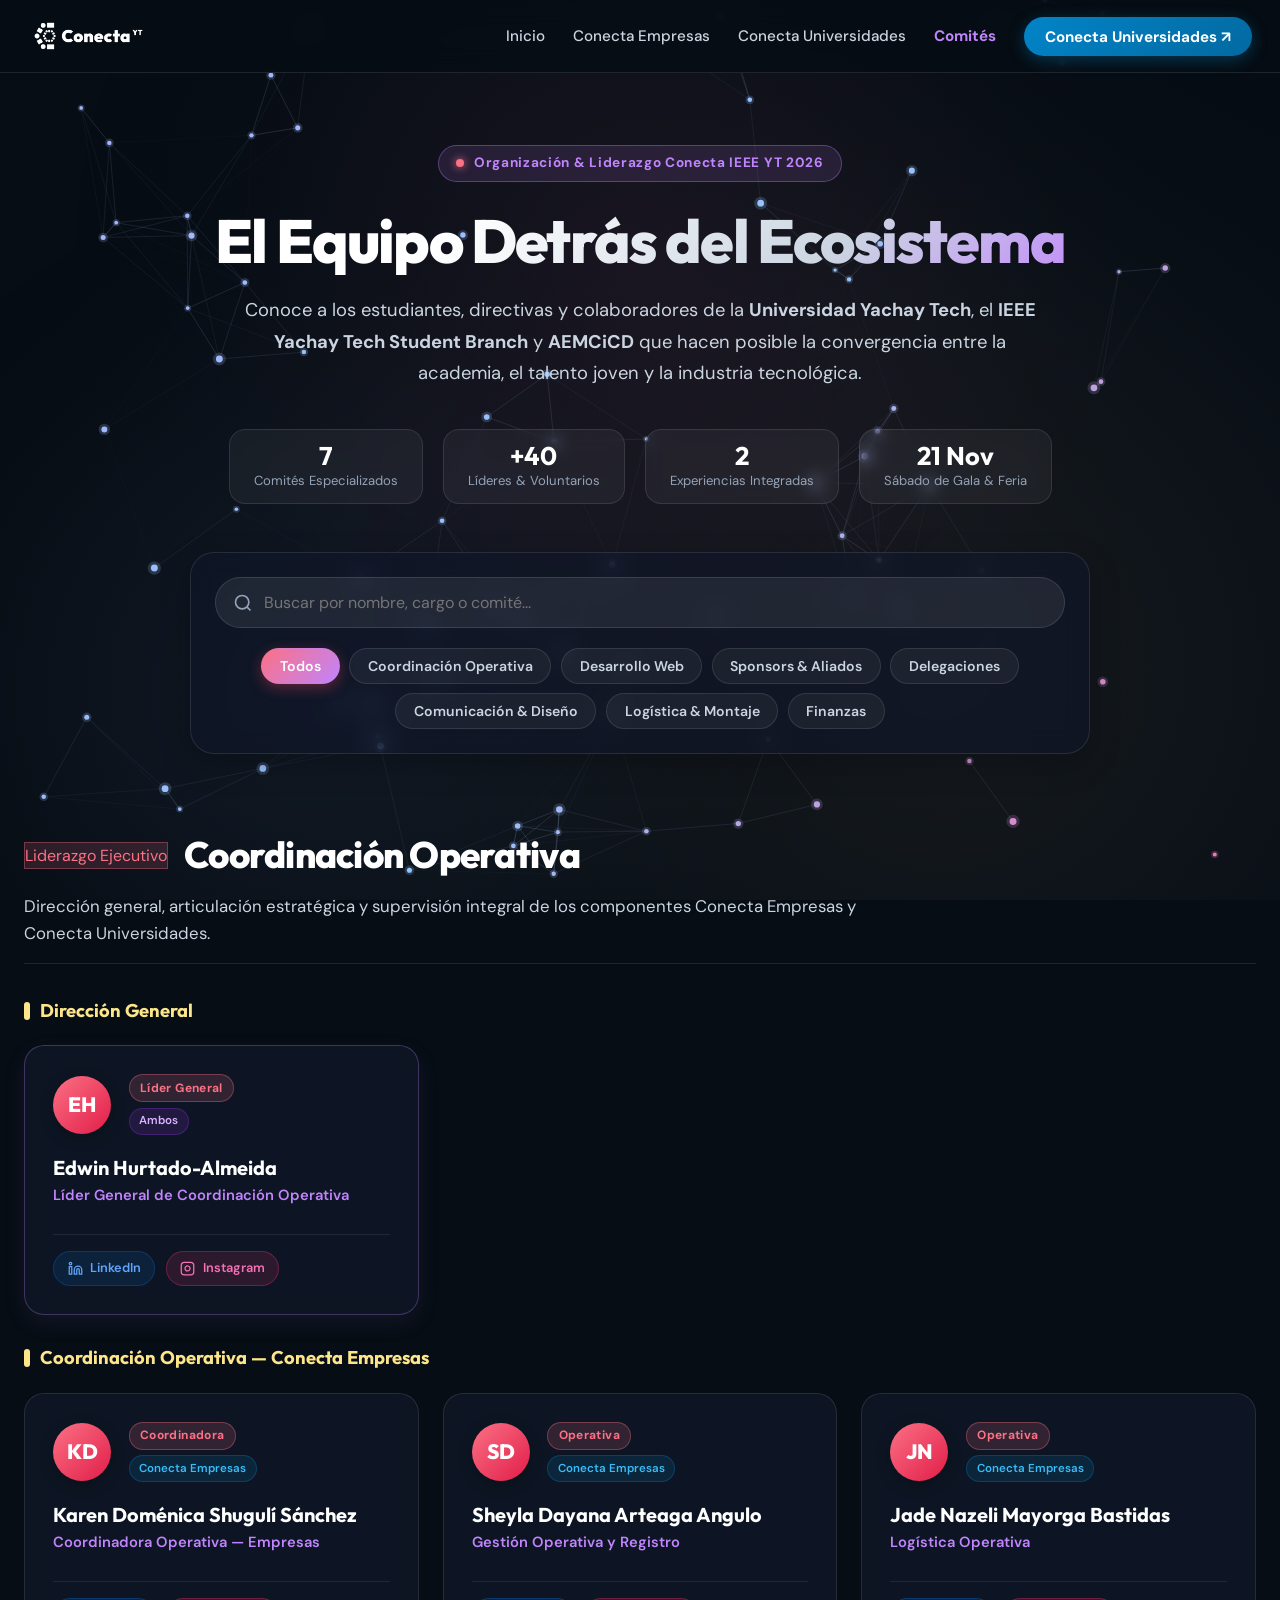
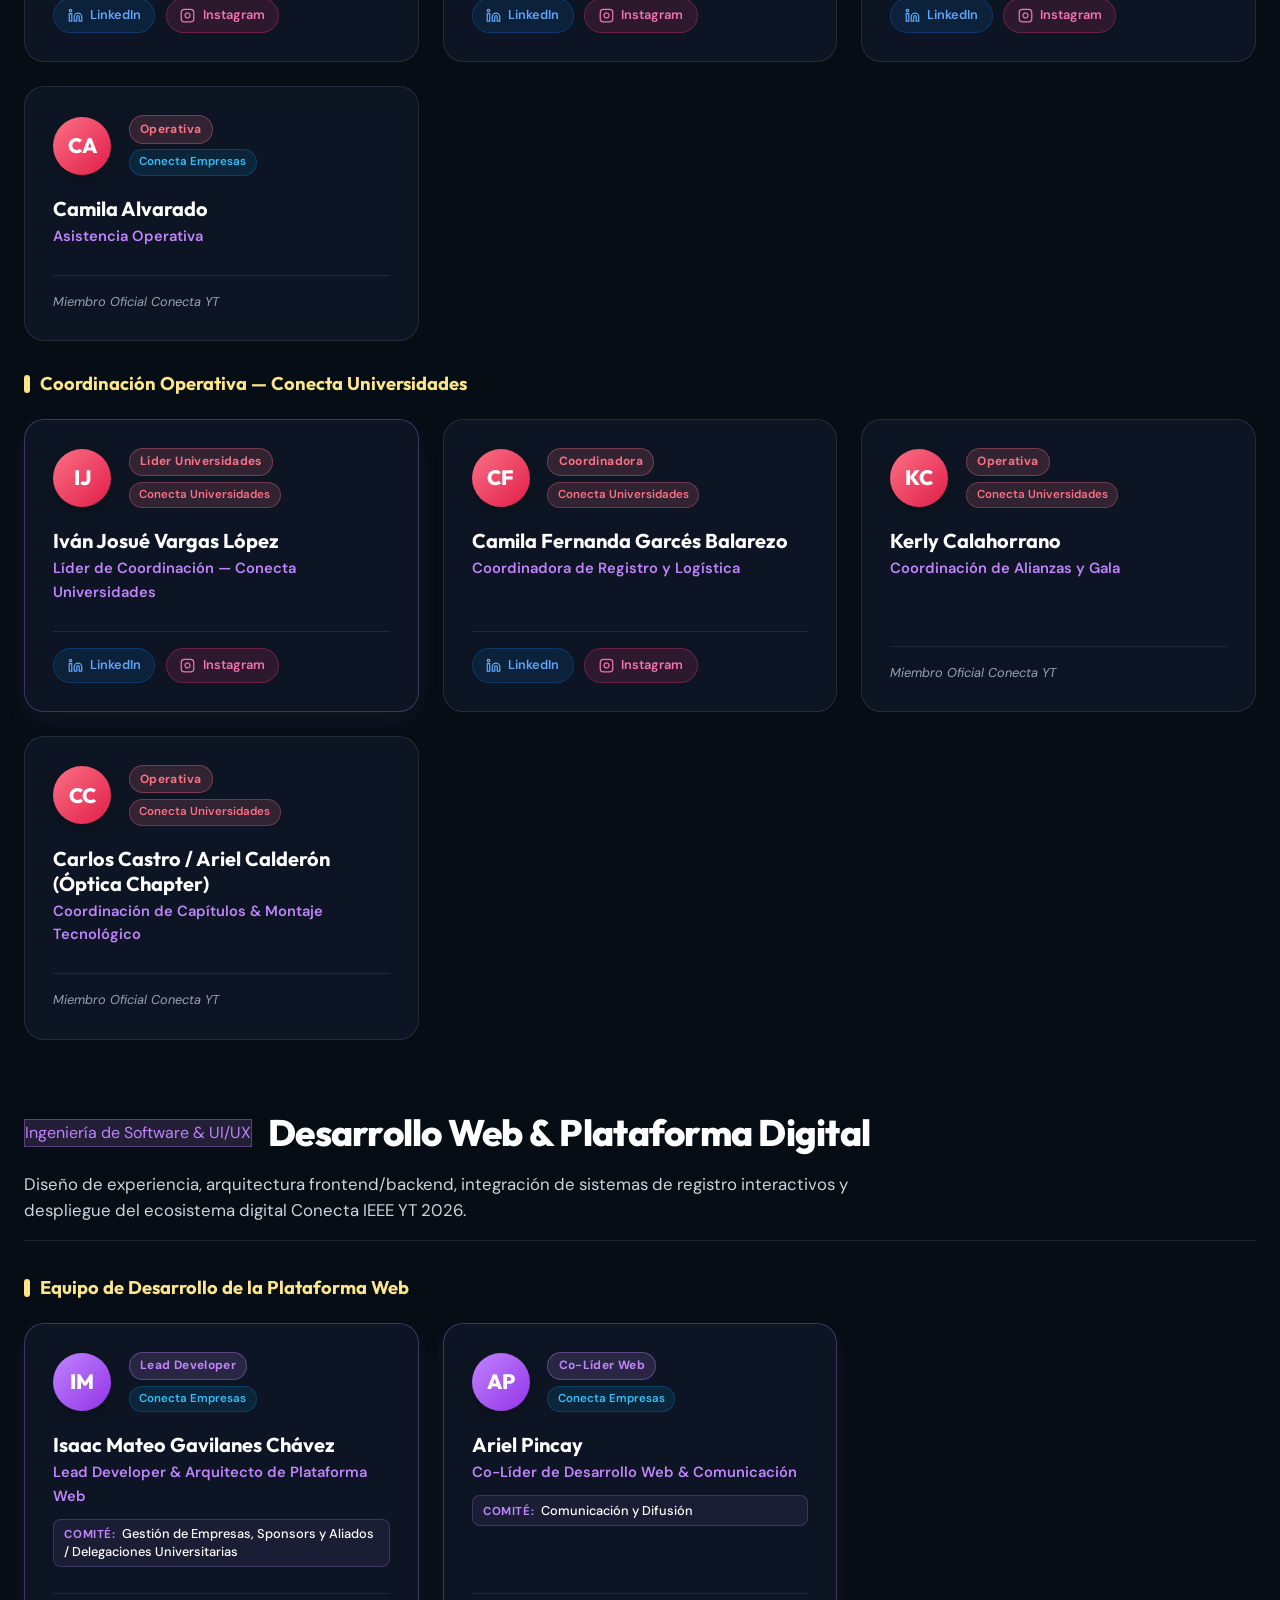
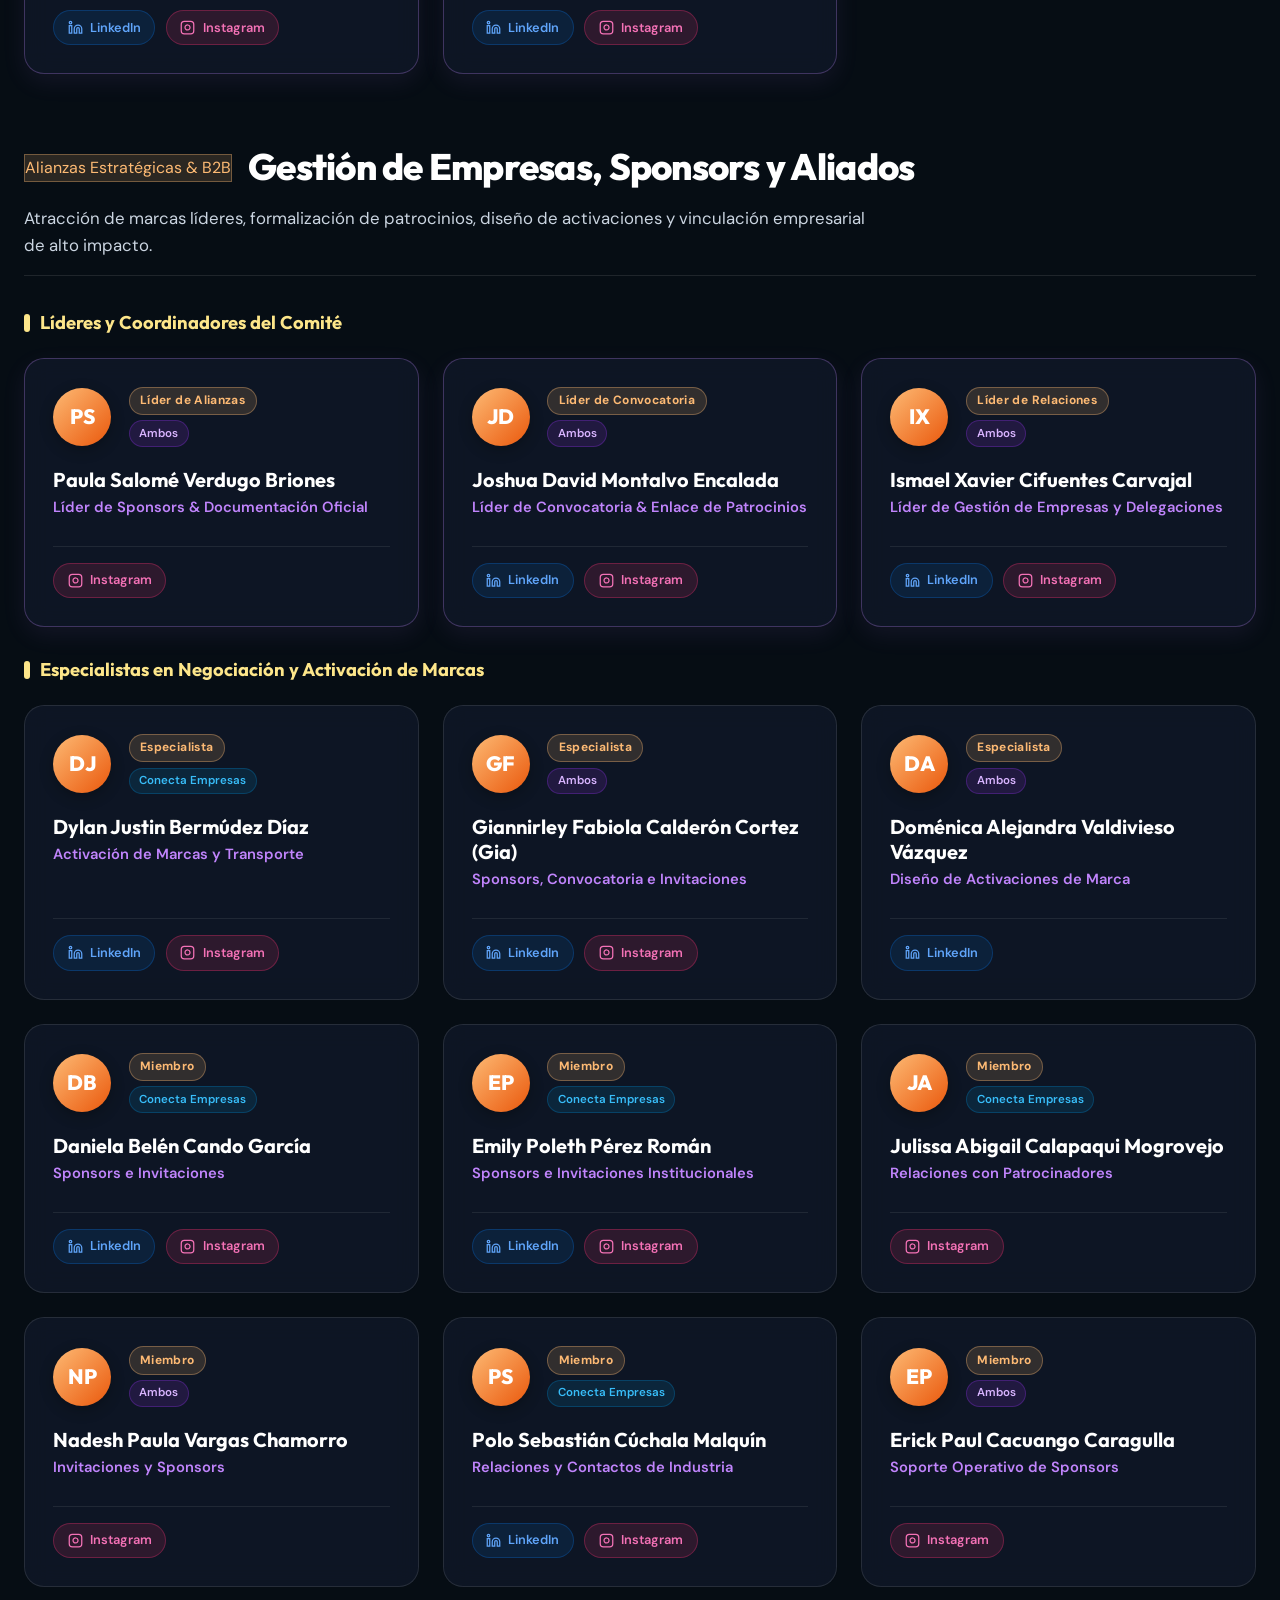
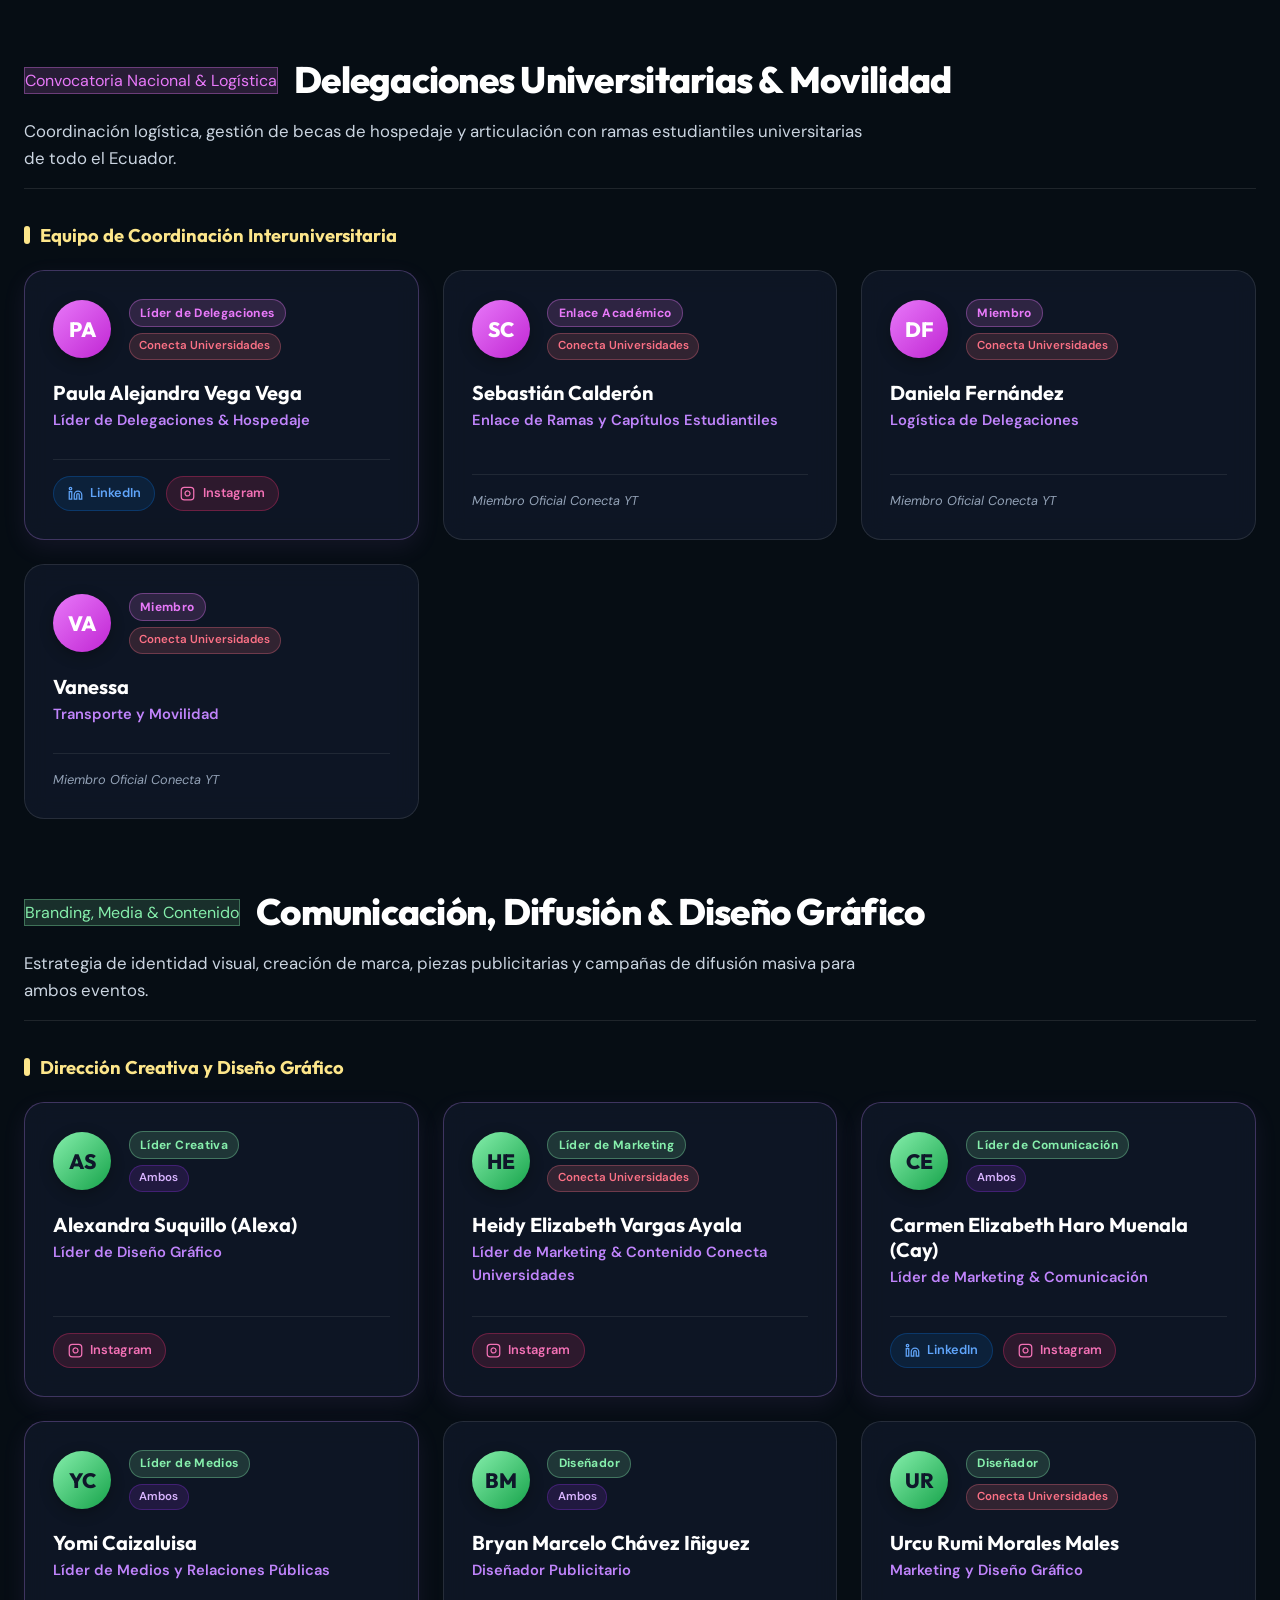
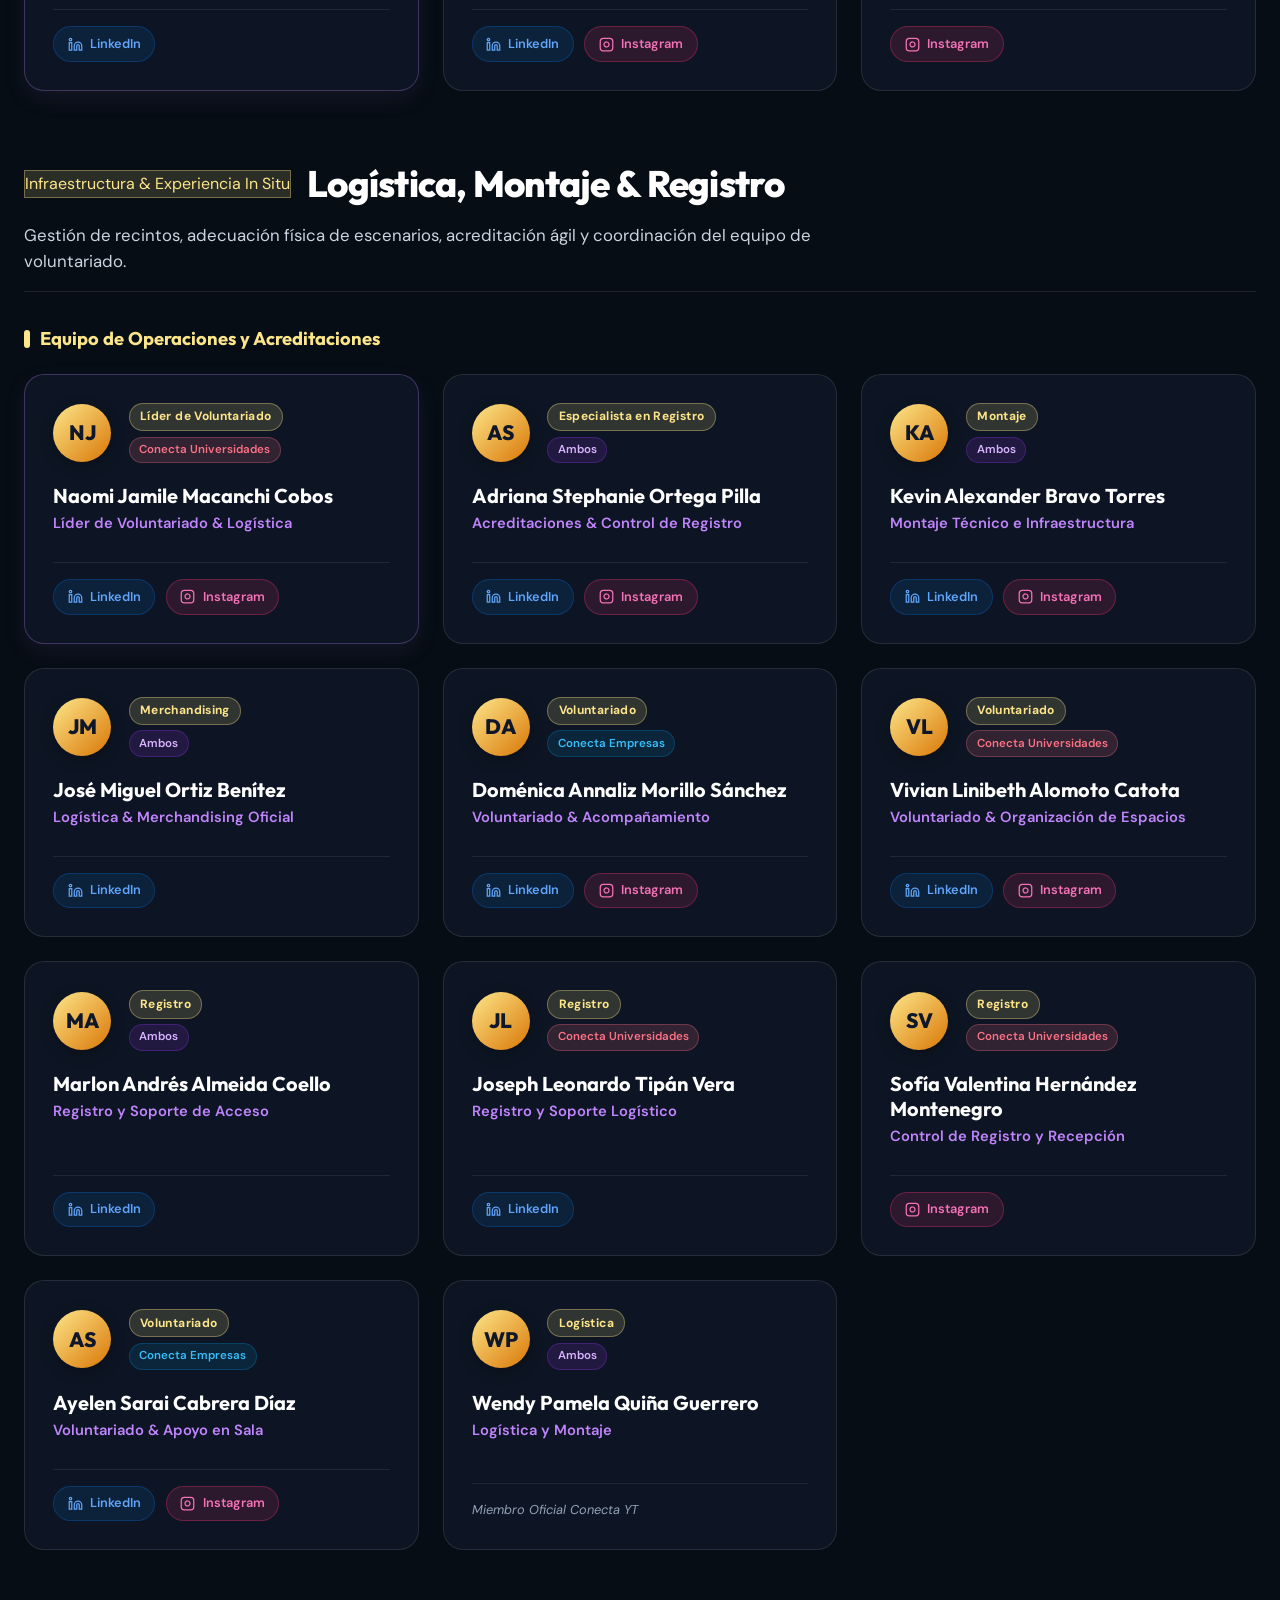
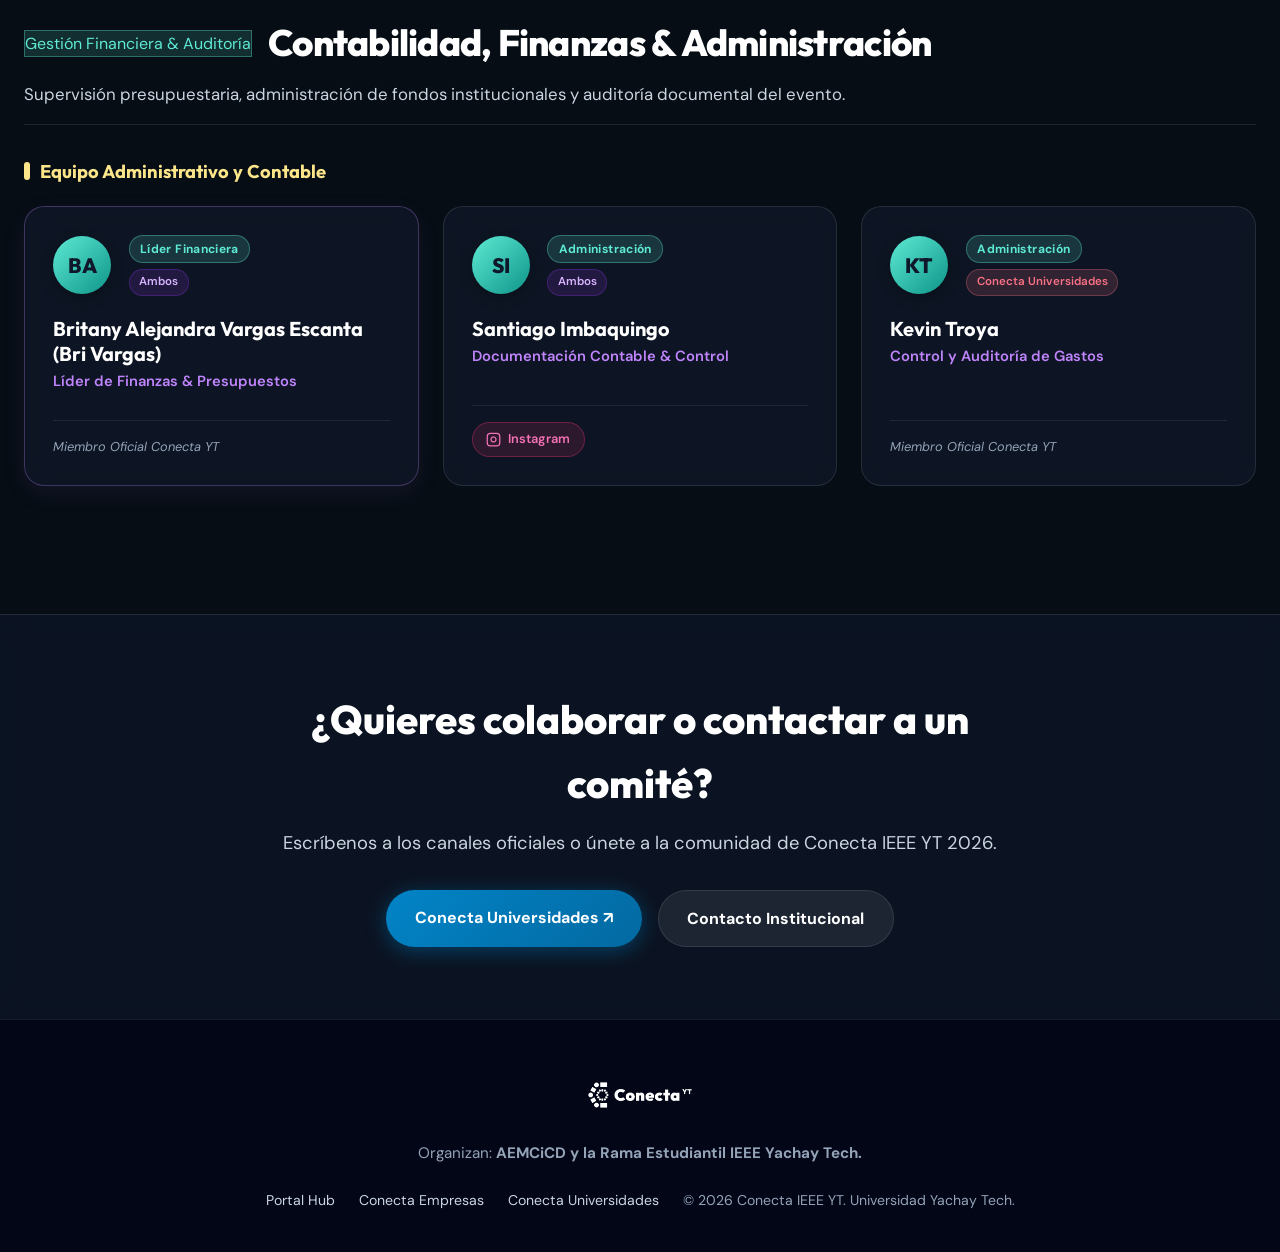
==== comites/index.html @ 731112eb "feat: subpagina oficial de comites organizadores, enlaces directos en Home y consolidacion de regist" ====
<!DOCTYPE html>
<html lang="es">
<head>
  <meta charset="UTF-8">
  <meta name="viewport" content="width=device-width, initial-scale=1.0">
  <title>Comité Organizador | Conecta IEEE YT 2026</title>
  <meta name="description" content="Equipo y comités organizadores de Conecta IEEE YT 2026. Coordinación Operativa, Desarrollo Web, Sponsors, Delegaciones, Comunicación, Logística y Finanzas.">
  <meta name="theme-color" content="#060d14">
  <link rel="icon" type="image/png" sizes="32x32" href="../assets/logos/conectayt_logo_isocolor.png">
  <link rel="apple-touch-icon" href="../assets/logos/conectayt_logo_isocolor.png">
  <link rel="preconnect" href="https://fonts.googleapis.com">
  <link rel="preconnect" href="https://fonts.gstatic.com" crossorigin>
  <link href="https://fonts.googleapis.com/css2?family=DM+Sans:ital,opsz,wght@0,9..40,100..1000;1,9..40,100..1000&family=Outfit:wght@100..900&display=swap" rel="stylesheet">
  <link rel="stylesheet" href="styles.css?v=2026.1">
</head>
<body data-theme="default">

  <!-- ===================== HEADER INSTITUCIONAL ===================== -->
  <header class="site-header" id="top">
    <div class="header-inner">
      <a class="brand" href="../index.html" aria-label="Conecta IEEE YT 2026, inicio">
        <img class="brand-logo-img" src="../assets/logos/conectayt_logo_hblanco.png" alt="Conecta IEEE YT 2026" width="3204" height="601">
      </a>

      <button type="button" class="nav-toggle" id="navToggle" aria-label="Abrir menú" aria-controls="primaryNav" aria-expanded="false">
        <span></span><span></span><span></span>
      </button>

      <nav class="primary-nav" id="primaryNav">
        <ul>
          <li><a href="../index.html">Inicio</a></li>
          <li><a href="../empresas/index.html">Conecta Empresas</a></li>
          <li><a href="../universidades/index.html">Conecta Universidades</a></li>
          <li><a href="#comites-nav" class="active">Comités</a></li>
          <li><a class="nav-cta" href="../universidades/index.html">Conecta Universidades ↗</a></li>
        </ul>
      </nav>
    </div>
  </header>

  <main id="contenido">

    <!-- ===================== HERO SECTION ===================== -->
    <section class="hero-team">
      <div class="hero-inner-team">
        <div class="hero-badge-pill">
          <span class="badge-dot"></span>
          <span>Organización & Liderazgo Conecta IEEE YT 2026</span>
        </div>
        <h1>El Equipo Detrás del Ecosistema</h1>
        <p class="hero-lead-team">
          Conoce a los estudiantes, directivas y colaboradores de la <strong>Universidad Yachay Tech</strong>, el <strong>IEEE Yachay Tech Student Branch</strong> y <strong>AEMCiCD</strong> que hacen posible la convergencia entre la academia, el talento joven y la industria tecnológica.
        </p>

        <!-- Stats Chips -->
        <div class="stats-row">
          <div class="stat-pill">
            <strong>7</strong>
            <span>Comités Especializados</span>
          </div>
          <div class="stat-pill">
            <strong>+40</strong>
            <span>Líderes & Voluntarios</span>
          </div>
          <div class="stat-pill">
            <strong>2</strong>
            <span>Experiencias Integradas</span>
          </div>
          <div class="stat-pill">
            <strong>21 Nov</strong>
            <span>Sábado de Gala & Feria</span>
          </div>
        </div>

        <!-- Controles: Filtros y Buscador en Tiempo Real -->
        <div class="filter-controls-box" id="comites-nav">
          <div class="search-input-wrap">
            <svg width="20" height="20" viewBox="0 0 24 24" fill="none" stroke="currentColor" stroke-width="2"><circle cx="11" cy="11" r="8"/><line x1="21" y1="21" x2="16.65" y2="16.65"/></svg>
            <input type="text" id="memberSearch" placeholder="Buscar por nombre, cargo o comité..." aria-label="Buscar miembro">
            <button type="button" id="clearSearch" class="clear-search-btn" aria-label="Limpiar búsqueda" style="display:none;">&times;</button>
          </div>

          <div class="filter-pills-row" role="tablist" aria-label="Filtrar comités">
            <button type="button" class="filter-btn is-active" data-filter="all">Todos</button>
            <button type="button" class="filter-btn" data-filter="operativa">Coordinación Operativa</button>
            <button type="button" class="filter-btn" data-filter="desarrollo-web">Desarrollo Web</button>
            <button type="button" class="filter-btn" data-filter="sponsors">Sponsors & Aliados</button>
            <button type="button" class="filter-btn" data-filter="delegaciones">Delegaciones</button>
            <button type="button" class="filter-btn" data-filter="comunicacion">Comunicación & Diseño</button>
            <button type="button" class="filter-btn" data-filter="logistica">Logística & Montaje</button>
            <button type="button" class="filter-btn" data-filter="finanzas">Finanzas</button>
          </div>
        </div>
      </div>
    </section>

    <!-- ===================== CONTENEDOR DE COMITÉS ===================== -->
    <div class="team-sections-container">

      <!-- SECCIÓN COMITÉ: Coordinación Operativa -->
      <section class="committee-block" id="operativa" data-category="operativa">
        <div class="committee-header">
          <div class="committee-title-row">
            <span class="committee-badge badge-rose">Liderazgo Ejecutivo</span>
            <h2>Coordinación Operativa</h2>
          </div>
          <p class="committee-desc">Dirección general, articulación estratégica y supervisión integral de los componentes Conecta Empresas y Conecta Universidades.</p>
        </div>
    
        <div class="committee-subgroup">
          <h3 class="subgroup-heading">Dirección General</h3>
          <div class="members-cards-grid">
        
            <article class="member-card card-lead" data-name="edwin hurtado-almeida" data-role="líder general de coordinación operativa">
              <div class="card-top">
                <div class="avatar-circle avatar-rose">
                  <span>EH</span>
                </div>
                <div class="badges-stack">
                  <span class="member-role-badge badge-rose">Líder General</span>
                  <span class="member-comp-badge comp-both">Ambos</span>
                </div>
              </div>

              <div class="card-info">
                <h4 class="member-name">Edwin Hurtado-Almeida</h4>
                <p class="member-role-title">Líder General de Coordinación Operativa</p>
            
              </div>

              <div class="card-social-links">
            
                <a href="https://www.linkedin.com/in/hurtaedu/" target="_blank" rel="noopener" class="social-btn btn-linkedin" aria-label="LinkedIn de Edwin Hurtado-Almeida">
                  <svg width="15" height="15" viewBox="0 0 24 24" fill="none" stroke="currentColor" stroke-width="2"><path d="M16 8a6 6 0 0 1 6 6v7h-4v-7a2 2 0 0 0-2-2 2 2 0 0 0-2 2v7h-4v-7a6 6 0 0 1 6-6z"/><rect x="2" y="9" width="4" height="12"/><circle cx="4" cy="4" r="2"/></svg>
                  <span>LinkedIn</span>
                </a>
                
                <a href="https://www.instagram.com/soeduit/" target="_blank" rel="noopener" class="social-btn btn-instagram" aria-label="Instagram de Edwin Hurtado-Almeida">
                  <svg width="15" height="15" viewBox="0 0 24 24" fill="none" stroke="currentColor" stroke-width="2"><rect x="2" y="2" width="20" height="20" rx="5" ry="5"/><path d="M16 11.37A4 4 0 1 1 12.63 8 4 4 0 0 1 16 11.37z"/><line x1="17.5" y1="6.5" x2="17.51" y2="6.5"/></svg>
                  <span>Instagram</span>
                </a>
                
              </div>
            </article>
            
          </div>
        </div>
        
        <div class="committee-subgroup">
          <h3 class="subgroup-heading">Coordinación Operativa — Conecta Empresas</h3>
          <div class="members-cards-grid">
        
            <article class="member-card" data-name="karen doménica shugulí sánchez" data-role="coordinadora operativa — empresas">
              <div class="card-top">
                <div class="avatar-circle avatar-rose">
                  <span>KD</span>
                </div>
                <div class="badges-stack">
                  <span class="member-role-badge badge-rose">Coordinadora</span>
                  <span class="member-comp-badge comp-emp">Conecta Empresas</span>
                </div>
              </div>

              <div class="card-info">
                <h4 class="member-name">Karen Doménica Shugulí Sánchez</h4>
                <p class="member-role-title">Coordinadora Operativa — Empresas</p>
            
              </div>

              <div class="card-social-links">
            
                <a href="https://www.linkedin.com/in/karen-domenica-shuguli-s%C3%A1nchez-8a86251b2/" target="_blank" rel="noopener" class="social-btn btn-linkedin" aria-label="LinkedIn de Karen Doménica Shugulí Sánchez">
                  <svg width="15" height="15" viewBox="0 0 24 24" fill="none" stroke="currentColor" stroke-width="2"><path d="M16 8a6 6 0 0 1 6 6v7h-4v-7a2 2 0 0 0-2-2 2 2 0 0 0-2 2v7h-4v-7a6 6 0 0 1 6-6z"/><rect x="2" y="9" width="4" height="12"/><circle cx="4" cy="4" r="2"/></svg>
                  <span>LinkedIn</span>
                </a>
                
                <a href="https://www.instagram.com/karends.03?igsi=OGFuczllNDl1YXY1" target="_blank" rel="noopener" class="social-btn btn-instagram" aria-label="Instagram de Karen Doménica Shugulí Sánchez">
                  <svg width="15" height="15" viewBox="0 0 24 24" fill="none" stroke="currentColor" stroke-width="2"><rect x="2" y="2" width="20" height="20" rx="5" ry="5"/><path d="M16 11.37A4 4 0 1 1 12.63 8 4 4 0 0 1 16 11.37z"/><line x1="17.5" y1="6.5" x2="17.51" y2="6.5"/></svg>
                  <span>Instagram</span>
                </a>
                
              </div>
            </article>
            
            <article class="member-card" data-name="sheyla dayana arteaga angulo" data-role="gestión operativa y registro">
              <div class="card-top">
                <div class="avatar-circle avatar-rose">
                  <span>SD</span>
                </div>
                <div class="badges-stack">
                  <span class="member-role-badge badge-rose">Operativa</span>
                  <span class="member-comp-badge comp-emp">Conecta Empresas</span>
                </div>
              </div>

              <div class="card-info">
                <h4 class="member-name">Sheyla Dayana Arteaga Angulo</h4>
                <p class="member-role-title">Gestión Operativa y Registro</p>
            
              </div>

              <div class="card-social-links">
            
                <a href="https://www.linkedin.com/in/sheyla-arteaga-a30581326" target="_blank" rel="noopener" class="social-btn btn-linkedin" aria-label="LinkedIn de Sheyla Dayana Arteaga Angulo">
                  <svg width="15" height="15" viewBox="0 0 24 24" fill="none" stroke="currentColor" stroke-width="2"><path d="M16 8a6 6 0 0 1 6 6v7h-4v-7a2 2 0 0 0-2-2 2 2 0 0 0-2 2v7h-4v-7a6 6 0 0 1 6-6z"/><rect x="2" y="9" width="4" height="12"/><circle cx="4" cy="4" r="2"/></svg>
                  <span>LinkedIn</span>
                </a>
                
                <a href="https://www.instagram.com/shely0629?igsi=Y295bGdzZ292M2Vz" target="_blank" rel="noopener" class="social-btn btn-instagram" aria-label="Instagram de Sheyla Dayana Arteaga Angulo">
                  <svg width="15" height="15" viewBox="0 0 24 24" fill="none" stroke="currentColor" stroke-width="2"><rect x="2" y="2" width="20" height="20" rx="5" ry="5"/><path d="M16 11.37A4 4 0 1 1 12.63 8 4 4 0 0 1 16 11.37z"/><line x1="17.5" y1="6.5" x2="17.51" y2="6.5"/></svg>
                  <span>Instagram</span>
                </a>
                
              </div>
            </article>
            
            <article class="member-card" data-name="jade nazeli mayorga bastidas" data-role="logística operativa">
              <div class="card-top">
                <div class="avatar-circle avatar-rose">
                  <span>JN</span>
                </div>
                <div class="badges-stack">
                  <span class="member-role-badge badge-rose">Operativa</span>
                  <span class="member-comp-badge comp-emp">Conecta Empresas</span>
                </div>
              </div>

              <div class="card-info">
                <h4 class="member-name">Jade Nazeli Mayorga Bastidas</h4>
                <p class="member-role-title">Logística Operativa</p>
            
              </div>

              <div class="card-social-links">
            
                <a href="https://www.linkedin.com/in/jade-mayorga-792a13192" target="_blank" rel="noopener" class="social-btn btn-linkedin" aria-label="LinkedIn de Jade Nazeli Mayorga Bastidas">
                  <svg width="15" height="15" viewBox="0 0 24 24" fill="none" stroke="currentColor" stroke-width="2"><path d="M16 8a6 6 0 0 1 6 6v7h-4v-7a2 2 0 0 0-2-2 2 2 0 0 0-2 2v7h-4v-7a6 6 0 0 1 6-6z"/><rect x="2" y="9" width="4" height="12"/><circle cx="4" cy="4" r="2"/></svg>
                  <span>LinkedIn</span>
                </a>
                
                <a href="https://www.instagram.com/nazelipop?igsi=czdhcWJvcWJ1MnVs&utm_source=qr" target="_blank" rel="noopener" class="social-btn btn-instagram" aria-label="Instagram de Jade Nazeli Mayorga Bastidas">
                  <svg width="15" height="15" viewBox="0 0 24 24" fill="none" stroke="currentColor" stroke-width="2"><rect x="2" y="2" width="20" height="20" rx="5" ry="5"/><path d="M16 11.37A4 4 0 1 1 12.63 8 4 4 0 0 1 16 11.37z"/><line x1="17.5" y1="6.5" x2="17.51" y2="6.5"/></svg>
                  <span>Instagram</span>
                </a>
                
              </div>
            </article>
            
            <article class="member-card" data-name="camila alvarado" data-role="asistencia operativa">
              <div class="card-top">
                <div class="avatar-circle avatar-rose">
                  <span>CA</span>
                </div>
                <div class="badges-stack">
                  <span class="member-role-badge badge-rose">Operativa</span>
                  <span class="member-comp-badge comp-emp">Conecta Empresas</span>
                </div>
              </div>

              <div class="card-info">
                <h4 class="member-name">Camila Alvarado</h4>
                <p class="member-role-title">Asistencia Operativa</p>
            
              </div>

              <div class="card-social-links">
            
                <span class="social-placeholder">Miembro Oficial Conecta YT</span>
                
              </div>
            </article>
            
          </div>
        </div>
        
        <div class="committee-subgroup">
          <h3 class="subgroup-heading">Coordinación Operativa — Conecta Universidades</h3>
          <div class="members-cards-grid">
        
            <article class="member-card card-lead" data-name="iván josué vargas lópez" data-role="líder de coordinación — conecta universidades">
              <div class="card-top">
                <div class="avatar-circle avatar-rose">
                  <span>IJ</span>
                </div>
                <div class="badges-stack">
                  <span class="member-role-badge badge-rose">Líder Universidades</span>
                  <span class="member-comp-badge comp-univ">Conecta Universidades</span>
                </div>
              </div>

              <div class="card-info">
                <h4 class="member-name">Iván Josué Vargas López</h4>
                <p class="member-role-title">Líder de Coordinación — Conecta Universidades</p>
            
              </div>

              <div class="card-social-links">
            
                <a href="https://www.linkedin.com/in/ivan-josue-vargas-lopez-b2aa251b5?utm_source=share_via&utm_content=profile&utm_medium=member_ios" target="_blank" rel="noopener" class="social-btn btn-linkedin" aria-label="LinkedIn de Iván Josué Vargas López">
                  <svg width="15" height="15" viewBox="0 0 24 24" fill="none" stroke="currentColor" stroke-width="2"><path d="M16 8a6 6 0 0 1 6 6v7h-4v-7a2 2 0 0 0-2-2 2 2 0 0 0-2 2v7h-4v-7a6 6 0 0 1 6-6z"/><rect x="2" y="9" width="4" height="12"/><circle cx="4" cy="4" r="2"/></svg>
                  <span>LinkedIn</span>
                </a>
                
                <a href="https://www.instagram.com/rip._.josue?igsi=MXU5OHplcWpja2F2Zw%3D%3D&utm_source=qr" target="_blank" rel="noopener" class="social-btn btn-instagram" aria-label="Instagram de Iván Josué Vargas López">
                  <svg width="15" height="15" viewBox="0 0 24 24" fill="none" stroke="currentColor" stroke-width="2"><rect x="2" y="2" width="20" height="20" rx="5" ry="5"/><path d="M16 11.37A4 4 0 1 1 12.63 8 4 4 0 0 1 16 11.37z"/><line x1="17.5" y1="6.5" x2="17.51" y2="6.5"/></svg>
                  <span>Instagram</span>
                </a>
                
              </div>
            </article>
            
            <article class="member-card" data-name="camila fernanda garcés balarezo" data-role="coordinadora de registro y logística">
              <div class="card-top">
                <div class="avatar-circle avatar-rose">
                  <span>CF</span>
                </div>
                <div class="badges-stack">
                  <span class="member-role-badge badge-rose">Coordinadora</span>
                  <span class="member-comp-badge comp-univ">Conecta Universidades</span>
                </div>
              </div>

              <div class="card-info">
                <h4 class="member-name">Camila Fernanda Garcés Balarezo</h4>
                <p class="member-role-title">Coordinadora de Registro y Logística</p>
            
              </div>

              <div class="card-social-links">
            
                <a href="https://www.linkedin.com/in/camila-garcés-498253397?utm_source=share_via&utm_content=profile&utm_medium=member_android" target="_blank" rel="noopener" class="social-btn btn-linkedin" aria-label="LinkedIn de Camila Fernanda Garcés Balarezo">
                  <svg width="15" height="15" viewBox="0 0 24 24" fill="none" stroke="currentColor" stroke-width="2"><path d="M16 8a6 6 0 0 1 6 6v7h-4v-7a2 2 0 0 0-2-2 2 2 0 0 0-2 2v7h-4v-7a6 6 0 0 1 6-6z"/><rect x="2" y="9" width="4" height="12"/><circle cx="4" cy="4" r="2"/></svg>
                  <span>LinkedIn</span>
                </a>
                
                <a href="https://www.instagram.com/camygarces_?igsi=MWlkd3l6dGR2MmZwaQ==" target="_blank" rel="noopener" class="social-btn btn-instagram" aria-label="Instagram de Camila Fernanda Garcés Balarezo">
                  <svg width="15" height="15" viewBox="0 0 24 24" fill="none" stroke="currentColor" stroke-width="2"><rect x="2" y="2" width="20" height="20" rx="5" ry="5"/><path d="M16 11.37A4 4 0 1 1 12.63 8 4 4 0 0 1 16 11.37z"/><line x1="17.5" y1="6.5" x2="17.51" y2="6.5"/></svg>
                  <span>Instagram</span>
                </a>
                
              </div>
            </article>
            
            <article class="member-card" data-name="kerly calahorrano" data-role="coordinación de alianzas y gala">
              <div class="card-top">
                <div class="avatar-circle avatar-rose">
                  <span>KC</span>
                </div>
                <div class="badges-stack">
                  <span class="member-role-badge badge-rose">Operativa</span>
                  <span class="member-comp-badge comp-univ">Conecta Universidades</span>
                </div>
              </div>

              <div class="card-info">
                <h4 class="member-name">Kerly Calahorrano</h4>
                <p class="member-role-title">Coordinación de Alianzas y Gala</p>
            
              </div>

              <div class="card-social-links">
            
                <span class="social-placeholder">Miembro Oficial Conecta YT</span>
                
              </div>
            </article>
            
            <article class="member-card" data-name="carlos castro / ariel calderón (óptica chapter)" data-role="coordinación de capítulos &amp; montaje tecnológico">
              <div class="card-top">
                <div class="avatar-circle avatar-rose">
                  <span>CC</span>
                </div>
                <div class="badges-stack">
                  <span class="member-role-badge badge-rose">Operativa</span>
                  <span class="member-comp-badge comp-univ">Conecta Universidades</span>
                </div>
              </div>

              <div class="card-info">
                <h4 class="member-name">Carlos Castro / Ariel Calderón (Óptica Chapter)</h4>
                <p class="member-role-title">Coordinación de Capítulos &amp; Montaje Tecnológico</p>
            
              </div>

              <div class="card-social-links">
            
                <span class="social-placeholder">Miembro Oficial Conecta YT</span>
                
              </div>
            </article>
            
          </div>
        </div>
        
      </section>
    
      <!-- SECCIÓN COMITÉ: Desarrollo Web &amp; Plataforma Digital -->
      <section class="committee-block" id="desarrollo-web" data-category="desarrollo-web">
        <div class="committee-header">
          <div class="committee-title-row">
            <span class="committee-badge badge-orchid">Ingeniería de Software &amp; UI/UX</span>
            <h2>Desarrollo Web &amp; Plataforma Digital</h2>
          </div>
          <p class="committee-desc">Diseño de experiencia, arquitectura frontend/backend, integración de sistemas de registro interactivos y despliegue del ecosistema digital Conecta IEEE YT 2026.</p>
        </div>
    
        <div class="committee-subgroup">
          <h3 class="subgroup-heading">Equipo de Desarrollo de la Plataforma Web</h3>
          <div class="members-cards-grid">
        
            <article class="member-card card-lead" data-name="isaac mateo gavilanes chávez" data-role="lead developer &amp; arquitecto de plataforma web">
              <div class="card-top">
                <div class="avatar-circle avatar-orchid">
                  <span>IM</span>
                </div>
                <div class="badges-stack">
                  <span class="member-role-badge badge-orchid">Lead Developer</span>
                  <span class="member-comp-badge comp-emp">Conecta Empresas</span>
                </div>
              </div>

              <div class="card-info">
                <h4 class="member-name">Isaac Mateo Gavilanes Chávez</h4>
                <p class="member-role-title">Lead Developer &amp; Arquitecto de Plataforma Web</p>
            
                <div class="member-committee-tag">
                  <span class="comite-tag-prefix">Comité:</span>
                  <span class="comite-tag-val">Gestión de Empresas, Sponsors y Aliados / Delegaciones Universitarias</span>
                </div>
                
              </div>

              <div class="card-social-links">
            
                <a href="https://www.linkedin.com/in/isaac-mateo-g-55aa7a318/?locale=es" target="_blank" rel="noopener" class="social-btn btn-linkedin" aria-label="LinkedIn de Isaac Mateo Gavilanes Chávez">
                  <svg width="15" height="15" viewBox="0 0 24 24" fill="none" stroke="currentColor" stroke-width="2"><path d="M16 8a6 6 0 0 1 6 6v7h-4v-7a2 2 0 0 0-2-2 2 2 0 0 0-2 2v7h-4v-7a6 6 0 0 1 6-6z"/><rect x="2" y="9" width="4" height="12"/><circle cx="4" cy="4" r="2"/></svg>
                  <span>LinkedIn</span>
                </a>
                
                <a href="https://www.instagram.com/mateogavilanes_?stkn=dGV4bGI2YTJzcHVi" target="_blank" rel="noopener" class="social-btn btn-instagram" aria-label="Instagram de Isaac Mateo Gavilanes Chávez">
                  <svg width="15" height="15" viewBox="0 0 24 24" fill="none" stroke="currentColor" stroke-width="2"><rect x="2" y="2" width="20" height="20" rx="5" ry="5"/><path d="M16 11.37A4 4 0 1 1 12.63 8 4 4 0 0 1 16 11.37z"/><line x1="17.5" y1="6.5" x2="17.51" y2="6.5"/></svg>
                  <span>Instagram</span>
                </a>
                
              </div>
            </article>
            
            <article class="member-card card-lead" data-name="ariel pincay" data-role="co-líder de desarrollo web &amp; comunicación">
              <div class="card-top">
                <div class="avatar-circle avatar-orchid">
                  <span>AP</span>
                </div>
                <div class="badges-stack">
                  <span class="member-role-badge badge-orchid">Co-Líder Web</span>
                  <span class="member-comp-badge comp-emp">Conecta Empresas</span>
                </div>
              </div>

              <div class="card-info">
                <h4 class="member-name">Ariel Pincay</h4>
                <p class="member-role-title">Co-Líder de Desarrollo Web &amp; Comunicación</p>
            
                <div class="member-committee-tag">
                  <span class="comite-tag-prefix">Comité:</span>
                  <span class="comite-tag-val">Comunicación y Difusión</span>
                </div>
                
              </div>

              <div class="card-social-links">
            
                <a href="https://www.linkedin.com/in/ariel-pincay-perez?utm_source=share_via&utm_content=profile&utm_medium=member_android" target="_blank" rel="noopener" class="social-btn btn-linkedin" aria-label="LinkedIn de Ariel Pincay">
                  <svg width="15" height="15" viewBox="0 0 24 24" fill="none" stroke="currentColor" stroke-width="2"><path d="M16 8a6 6 0 0 1 6 6v7h-4v-7a2 2 0 0 0-2-2 2 2 0 0 0-2 2v7h-4v-7a6 6 0 0 1 6-6z"/><rect x="2" y="9" width="4" height="12"/><circle cx="4" cy="4" r="2"/></svg>
                  <span>LinkedIn</span>
                </a>
                
                <a href="https://www.instagram.com/arielpincayperez?igsi=MWE2d2E0azBlaDNtZg==" target="_blank" rel="noopener" class="social-btn btn-instagram" aria-label="Instagram de Ariel Pincay">
                  <svg width="15" height="15" viewBox="0 0 24 24" fill="none" stroke="currentColor" stroke-width="2"><rect x="2" y="2" width="20" height="20" rx="5" ry="5"/><path d="M16 11.37A4 4 0 1 1 12.63 8 4 4 0 0 1 16 11.37z"/><line x1="17.5" y1="6.5" x2="17.51" y2="6.5"/></svg>
                  <span>Instagram</span>
                </a>
                
              </div>
            </article>
            
          </div>
        </div>
        
      </section>
    
      <!-- SECCIÓN COMITÉ: Gestión de Empresas, Sponsors y Aliados -->
      <section class="committee-block" id="sponsors" data-category="sponsors">
        <div class="committee-header">
          <div class="committee-title-row">
            <span class="committee-badge badge-peach">Alianzas Estratégicas &amp; B2B</span>
            <h2>Gestión de Empresas, Sponsors y Aliados</h2>
          </div>
          <p class="committee-desc">Atracción de marcas líderes, formalización de patrocinios, diseño de activaciones y vinculación empresarial de alto impacto.</p>
        </div>
    
        <div class="committee-subgroup">
          <h3 class="subgroup-heading">Líderes y Coordinadores del Comité</h3>
          <div class="members-cards-grid">
        
            <article class="member-card card-lead" data-name="paula salomé verdugo briones" data-role="líder de sponsors &amp; documentación oficial">
              <div class="card-top">
                <div class="avatar-circle avatar-peach">
                  <span>PS</span>
                </div>
                <div class="badges-stack">
                  <span class="member-role-badge badge-peach">Líder de Alianzas</span>
                  <span class="member-comp-badge comp-both">Ambos</span>
                </div>
              </div>

              <div class="card-info">
                <h4 class="member-name">Paula Salomé Verdugo Briones</h4>
                <p class="member-role-title">Líder de Sponsors &amp; Documentación Oficial</p>
            
              </div>

              <div class="card-social-links">
            
                <a href="https://www.instagram.com/salito_mileto?igsi=Y3Iyc3hnM2JocXdm" target="_blank" rel="noopener" class="social-btn btn-instagram" aria-label="Instagram de Paula Salomé Verdugo Briones">
                  <svg width="15" height="15" viewBox="0 0 24 24" fill="none" stroke="currentColor" stroke-width="2"><rect x="2" y="2" width="20" height="20" rx="5" ry="5"/><path d="M16 11.37A4 4 0 1 1 12.63 8 4 4 0 0 1 16 11.37z"/><line x1="17.5" y1="6.5" x2="17.51" y2="6.5"/></svg>
                  <span>Instagram</span>
                </a>
                
              </div>
            </article>
            
            <article class="member-card card-lead" data-name="joshua david montalvo encalada" data-role="líder de convocatoria &amp; enlace de patrocinios">
              <div class="card-top">
                <div class="avatar-circle avatar-peach">
                  <span>JD</span>
                </div>
                <div class="badges-stack">
                  <span class="member-role-badge badge-peach">Líder de Convocatoria</span>
                  <span class="member-comp-badge comp-both">Ambos</span>
                </div>
              </div>

              <div class="card-info">
                <h4 class="member-name">Joshua David Montalvo Encalada</h4>
                <p class="member-role-title">Líder de Convocatoria &amp; Enlace de Patrocinios</p>
            
              </div>

              <div class="card-social-links">
            
                <a href="https://www.linkedin.com/in/joshuamontalvoe/" target="_blank" rel="noopener" class="social-btn btn-linkedin" aria-label="LinkedIn de Joshua David Montalvo Encalada">
                  <svg width="15" height="15" viewBox="0 0 24 24" fill="none" stroke="currentColor" stroke-width="2"><path d="M16 8a6 6 0 0 1 6 6v7h-4v-7a2 2 0 0 0-2-2 2 2 0 0 0-2 2v7h-4v-7a6 6 0 0 1 6-6z"/><rect x="2" y="9" width="4" height="12"/><circle cx="4" cy="4" r="2"/></svg>
                  <span>LinkedIn</span>
                </a>
                
                <a href="https://www.instagram.com/joshuaaa.montalvo/" target="_blank" rel="noopener" class="social-btn btn-instagram" aria-label="Instagram de Joshua David Montalvo Encalada">
                  <svg width="15" height="15" viewBox="0 0 24 24" fill="none" stroke="currentColor" stroke-width="2"><rect x="2" y="2" width="20" height="20" rx="5" ry="5"/><path d="M16 11.37A4 4 0 1 1 12.63 8 4 4 0 0 1 16 11.37z"/><line x1="17.5" y1="6.5" x2="17.51" y2="6.5"/></svg>
                  <span>Instagram</span>
                </a>
                
              </div>
            </article>
            
            <article class="member-card card-lead" data-name="ismael xavier cifuentes carvajal" data-role="líder de gestión de empresas y delegaciones">
              <div class="card-top">
                <div class="avatar-circle avatar-peach">
                  <span>IX</span>
                </div>
                <div class="badges-stack">
                  <span class="member-role-badge badge-peach">Líder de Relaciones</span>
                  <span class="member-comp-badge comp-both">Ambos</span>
                </div>
              </div>

              <div class="card-info">
                <h4 class="member-name">Ismael Xavier Cifuentes Carvajal</h4>
                <p class="member-role-title">Líder de Gestión de Empresas y Delegaciones</p>
            
              </div>

              <div class="card-social-links">
            
                <a href="http://www.linkedin.com/in/ismael-xavier-cifuentes-carvajal-07ab9b354" target="_blank" rel="noopener" class="social-btn btn-linkedin" aria-label="LinkedIn de Ismael Xavier Cifuentes Carvajal">
                  <svg width="15" height="15" viewBox="0 0 24 24" fill="none" stroke="currentColor" stroke-width="2"><path d="M16 8a6 6 0 0 1 6 6v7h-4v-7a2 2 0 0 0-2-2 2 2 0 0 0-2 2v7h-4v-7a6 6 0 0 1 6-6z"/><rect x="2" y="9" width="4" height="12"/><circle cx="4" cy="4" r="2"/></svg>
                  <span>LinkedIn</span>
                </a>
                
                <a href="https://www.instagram.com/cifuentes1721/?next=%2F" target="_blank" rel="noopener" class="social-btn btn-instagram" aria-label="Instagram de Ismael Xavier Cifuentes Carvajal">
                  <svg width="15" height="15" viewBox="0 0 24 24" fill="none" stroke="currentColor" stroke-width="2"><rect x="2" y="2" width="20" height="20" rx="5" ry="5"/><path d="M16 11.37A4 4 0 1 1 12.63 8 4 4 0 0 1 16 11.37z"/><line x1="17.5" y1="6.5" x2="17.51" y2="6.5"/></svg>
                  <span>Instagram</span>
                </a>
                
              </div>
            </article>
            
          </div>
        </div>
        
        <div class="committee-subgroup">
          <h3 class="subgroup-heading">Especialistas en Negociación y Activación de Marcas</h3>
          <div class="members-cards-grid">
        
            <article class="member-card" data-name="dylan justin bermúdez díaz" data-role="activación de marcas y transporte">
              <div class="card-top">
                <div class="avatar-circle avatar-peach">
                  <span>DJ</span>
                </div>
                <div class="badges-stack">
                  <span class="member-role-badge badge-peach">Especialista</span>
                  <span class="member-comp-badge comp-emp">Conecta Empresas</span>
                </div>
              </div>

              <div class="card-info">
                <h4 class="member-name">Dylan Justin Bermúdez Díaz</h4>
                <p class="member-role-title">Activación de Marcas y Transporte</p>
            
              </div>

              <div class="card-social-links">
            
                <a href="https://www.linkedin.com/in/dylan-berm%C3%BAdez-diaz1119/" target="_blank" rel="noopener" class="social-btn btn-linkedin" aria-label="LinkedIn de Dylan Justin Bermúdez Díaz">
                  <svg width="15" height="15" viewBox="0 0 24 24" fill="none" stroke="currentColor" stroke-width="2"><path d="M16 8a6 6 0 0 1 6 6v7h-4v-7a2 2 0 0 0-2-2 2 2 0 0 0-2 2v7h-4v-7a6 6 0 0 1 6-6z"/><rect x="2" y="9" width="4" height="12"/><circle cx="4" cy="4" r="2"/></svg>
                  <span>LinkedIn</span>
                </a>
                
                <a href="https://www.instagram.com/dylan_diaz04?igsi=MTBsbGk2amt0NnMyYg==" target="_blank" rel="noopener" class="social-btn btn-instagram" aria-label="Instagram de Dylan Justin Bermúdez Díaz">
                  <svg width="15" height="15" viewBox="0 0 24 24" fill="none" stroke="currentColor" stroke-width="2"><rect x="2" y="2" width="20" height="20" rx="5" ry="5"/><path d="M16 11.37A4 4 0 1 1 12.63 8 4 4 0 0 1 16 11.37z"/><line x1="17.5" y1="6.5" x2="17.51" y2="6.5"/></svg>
                  <span>Instagram</span>
                </a>
                
              </div>
            </article>
            
            <article class="member-card" data-name="giannirley fabiola calderón cortez (gia)" data-role="sponsors, convocatoria e invitaciones">
              <div class="card-top">
                <div class="avatar-circle avatar-peach">
                  <span>GF</span>
                </div>
                <div class="badges-stack">
                  <span class="member-role-badge badge-peach">Especialista</span>
                  <span class="member-comp-badge comp-both">Ambos</span>
                </div>
              </div>

              <div class="card-info">
                <h4 class="member-name">Giannirley Fabiola Calderón Cortez (Gia)</h4>
                <p class="member-role-title">Sponsors, Convocatoria e Invitaciones</p>
            
              </div>

              <div class="card-social-links">
            
                <a href="https://www.linkedin.com/in/giannirley-calderon" target="_blank" rel="noopener" class="social-btn btn-linkedin" aria-label="LinkedIn de Giannirley Fabiola Calderón Cortez (Gia)">
                  <svg width="15" height="15" viewBox="0 0 24 24" fill="none" stroke="currentColor" stroke-width="2"><path d="M16 8a6 6 0 0 1 6 6v7h-4v-7a2 2 0 0 0-2-2 2 2 0 0 0-2 2v7h-4v-7a6 6 0 0 1 6-6z"/><rect x="2" y="9" width="4" height="12"/><circle cx="4" cy="4" r="2"/></svg>
                  <span>LinkedIn</span>
                </a>
                
                <a href="https://www.instagram.com/lawgia_/#" target="_blank" rel="noopener" class="social-btn btn-instagram" aria-label="Instagram de Giannirley Fabiola Calderón Cortez (Gia)">
                  <svg width="15" height="15" viewBox="0 0 24 24" fill="none" stroke="currentColor" stroke-width="2"><rect x="2" y="2" width="20" height="20" rx="5" ry="5"/><path d="M16 11.37A4 4 0 1 1 12.63 8 4 4 0 0 1 16 11.37z"/><line x1="17.5" y1="6.5" x2="17.51" y2="6.5"/></svg>
                  <span>Instagram</span>
                </a>
                
              </div>
            </article>
            
            <article class="member-card" data-name="doménica alejandra valdivieso vázquez" data-role="diseño de activaciones de marca">
              <div class="card-top">
                <div class="avatar-circle avatar-peach">
                  <span>DA</span>
                </div>
                <div class="badges-stack">
                  <span class="member-role-badge badge-peach">Especialista</span>
                  <span class="member-comp-badge comp-both">Ambos</span>
                </div>
              </div>

              <div class="card-info">
                <h4 class="member-name">Doménica Alejandra Valdivieso Vázquez</h4>
                <p class="member-role-title">Diseño de Activaciones de Marca</p>
            
              </div>

              <div class="card-social-links">
            
                <a href="https://www.linkedin.com/in/domenica-alejandra-valdivieso-vazquez-8361b63a4?trk=contact-info" target="_blank" rel="noopener" class="social-btn btn-linkedin" aria-label="LinkedIn de Doménica Alejandra Valdivieso Vázquez">
                  <svg width="15" height="15" viewBox="0 0 24 24" fill="none" stroke="currentColor" stroke-width="2"><path d="M16 8a6 6 0 0 1 6 6v7h-4v-7a2 2 0 0 0-2-2 2 2 0 0 0-2 2v7h-4v-7a6 6 0 0 1 6-6z"/><rect x="2" y="9" width="4" height="12"/><circle cx="4" cy="4" r="2"/></svg>
                  <span>LinkedIn</span>
                </a>
                
              </div>
            </article>
            
            <article class="member-card" data-name="daniela belén cando garcía" data-role="sponsors e invitaciones">
              <div class="card-top">
                <div class="avatar-circle avatar-peach">
                  <span>DB</span>
                </div>
                <div class="badges-stack">
                  <span class="member-role-badge badge-peach">Miembro</span>
                  <span class="member-comp-badge comp-emp">Conecta Empresas</span>
                </div>
              </div>

              <div class="card-info">
                <h4 class="member-name">Daniela Belén Cando García</h4>
                <p class="member-role-title">Sponsors e Invitaciones</p>
            
              </div>

              <div class="card-social-links">
            
                <a href="http://www.linkedin.com/in/daniela-cando-7a4a20424" target="_blank" rel="noopener" class="social-btn btn-linkedin" aria-label="LinkedIn de Daniela Belén Cando García">
                  <svg width="15" height="15" viewBox="0 0 24 24" fill="none" stroke="currentColor" stroke-width="2"><path d="M16 8a6 6 0 0 1 6 6v7h-4v-7a2 2 0 0 0-2-2 2 2 0 0 0-2 2v7h-4v-7a6 6 0 0 1 6-6z"/><rect x="2" y="9" width="4" height="12"/><circle cx="4" cy="4" r="2"/></svg>
                  <span>LinkedIn</span>
                </a>
                
                <a href="https://www.instagram.com/__.dbelen?igsi=MjB0NThmYzhsc3dn" target="_blank" rel="noopener" class="social-btn btn-instagram" aria-label="Instagram de Daniela Belén Cando García">
                  <svg width="15" height="15" viewBox="0 0 24 24" fill="none" stroke="currentColor" stroke-width="2"><rect x="2" y="2" width="20" height="20" rx="5" ry="5"/><path d="M16 11.37A4 4 0 1 1 12.63 8 4 4 0 0 1 16 11.37z"/><line x1="17.5" y1="6.5" x2="17.51" y2="6.5"/></svg>
                  <span>Instagram</span>
                </a>
                
              </div>
            </article>
            
            <article class="member-card" data-name="emily poleth pérez román" data-role="sponsors e invitaciones institucionales">
              <div class="card-top">
                <div class="avatar-circle avatar-peach">
                  <span>EP</span>
                </div>
                <div class="badges-stack">
                  <span class="member-role-badge badge-peach">Miembro</span>
                  <span class="member-comp-badge comp-emp">Conecta Empresas</span>
                </div>
              </div>

              <div class="card-info">
                <h4 class="member-name">Emily Poleth Pérez Román</h4>
                <p class="member-role-title">Sponsors e Invitaciones Institucionales</p>
            
              </div>

              <div class="card-social-links">
            
                <a href="https://www.linkedin.com/in/emily-poleth-a2148828a" target="_blank" rel="noopener" class="social-btn btn-linkedin" aria-label="LinkedIn de Emily Poleth Pérez Román">
                  <svg width="15" height="15" viewBox="0 0 24 24" fill="none" stroke="currentColor" stroke-width="2"><path d="M16 8a6 6 0 0 1 6 6v7h-4v-7a2 2 0 0 0-2-2 2 2 0 0 0-2 2v7h-4v-7a6 6 0 0 1 6-6z"/><rect x="2" y="9" width="4" height="12"/><circle cx="4" cy="4" r="2"/></svg>
                  <span>LinkedIn</span>
                </a>
                
                <a href="https://www.instagram.com/biomeds_life/" target="_blank" rel="noopener" class="social-btn btn-instagram" aria-label="Instagram de Emily Poleth Pérez Román">
                  <svg width="15" height="15" viewBox="0 0 24 24" fill="none" stroke="currentColor" stroke-width="2"><rect x="2" y="2" width="20" height="20" rx="5" ry="5"/><path d="M16 11.37A4 4 0 1 1 12.63 8 4 4 0 0 1 16 11.37z"/><line x1="17.5" y1="6.5" x2="17.51" y2="6.5"/></svg>
                  <span>Instagram</span>
                </a>
                
              </div>
            </article>
            
            <article class="member-card" data-name="julissa abigail calapaqui mogrovejo" data-role="relaciones con patrocinadores">
              <div class="card-top">
                <div class="avatar-circle avatar-peach">
                  <span>JA</span>
                </div>
                <div class="badges-stack">
                  <span class="member-role-badge badge-peach">Miembro</span>
                  <span class="member-comp-badge comp-emp">Conecta Empresas</span>
                </div>
              </div>

              <div class="card-info">
                <h4 class="member-name">Julissa Abigail Calapaqui Mogrovejo</h4>
                <p class="member-role-title">Relaciones con Patrocinadores</p>
            
              </div>

              <div class="card-social-links">
            
                <a href="https://www.instagram.com/july.cm.712?igsi=MW40MXV1b28xcjJ2bg==" target="_blank" rel="noopener" class="social-btn btn-instagram" aria-label="Instagram de Julissa Abigail Calapaqui Mogrovejo">
                  <svg width="15" height="15" viewBox="0 0 24 24" fill="none" stroke="currentColor" stroke-width="2"><rect x="2" y="2" width="20" height="20" rx="5" ry="5"/><path d="M16 11.37A4 4 0 1 1 12.63 8 4 4 0 0 1 16 11.37z"/><line x1="17.5" y1="6.5" x2="17.51" y2="6.5"/></svg>
                  <span>Instagram</span>
                </a>
                
              </div>
            </article>
            
            <article class="member-card" data-name="nadesh paula vargas chamorro" data-role="invitaciones y sponsors">
              <div class="card-top">
                <div class="avatar-circle avatar-peach">
                  <span>NP</span>
                </div>
                <div class="badges-stack">
                  <span class="member-role-badge badge-peach">Miembro</span>
                  <span class="member-comp-badge comp-both">Ambos</span>
                </div>
              </div>

              <div class="card-info">
                <h4 class="member-name">Nadesh Paula Vargas Chamorro</h4>
                <p class="member-role-title">Invitaciones y Sponsors</p>
            
              </div>

              <div class="card-social-links">
            
                <a href="https://www.instagram.com/nadeshvargas07?igsi=MXJ5Y3BueGFwdzEyMQ%3D%3D&utm_source=qr" target="_blank" rel="noopener" class="social-btn btn-instagram" aria-label="Instagram de Nadesh Paula Vargas Chamorro">
                  <svg width="15" height="15" viewBox="0 0 24 24" fill="none" stroke="currentColor" stroke-width="2"><rect x="2" y="2" width="20" height="20" rx="5" ry="5"/><path d="M16 11.37A4 4 0 1 1 12.63 8 4 4 0 0 1 16 11.37z"/><line x1="17.5" y1="6.5" x2="17.51" y2="6.5"/></svg>
                  <span>Instagram</span>
                </a>
                
              </div>
            </article>
            
            <article class="member-card" data-name="polo sebastián cúchala malquín" data-role="relaciones y contactos de industria">
              <div class="card-top">
                <div class="avatar-circle avatar-peach">
                  <span>PS</span>
                </div>
                <div class="badges-stack">
                  <span class="member-role-badge badge-peach">Miembro</span>
                  <span class="member-comp-badge comp-emp">Conecta Empresas</span>
                </div>
              </div>

              <div class="card-info">
                <h4 class="member-name">Polo Sebastián Cúchala Malquín</h4>
                <p class="member-role-title">Relaciones y Contactos de Industria</p>
            
              </div>

              <div class="card-social-links">
            
                <a href="https://www.linkedin.com/in/polo-sebastian-cuchala-10677a306/" target="_blank" rel="noopener" class="social-btn btn-linkedin" aria-label="LinkedIn de Polo Sebastián Cúchala Malquín">
                  <svg width="15" height="15" viewBox="0 0 24 24" fill="none" stroke="currentColor" stroke-width="2"><path d="M16 8a6 6 0 0 1 6 6v7h-4v-7a2 2 0 0 0-2-2 2 2 0 0 0-2 2v7h-4v-7a6 6 0 0 1 6-6z"/><rect x="2" y="9" width="4" height="12"/><circle cx="4" cy="4" r="2"/></svg>
                  <span>LinkedIn</span>
                </a>
                
                <a href="https://www.instagram.com/polosebasss/" target="_blank" rel="noopener" class="social-btn btn-instagram" aria-label="Instagram de Polo Sebastián Cúchala Malquín">
                  <svg width="15" height="15" viewBox="0 0 24 24" fill="none" stroke="currentColor" stroke-width="2"><rect x="2" y="2" width="20" height="20" rx="5" ry="5"/><path d="M16 11.37A4 4 0 1 1 12.63 8 4 4 0 0 1 16 11.37z"/><line x1="17.5" y1="6.5" x2="17.51" y2="6.5"/></svg>
                  <span>Instagram</span>
                </a>
                
              </div>
            </article>
            
            <article class="member-card" data-name="erick paul cacuango caragulla" data-role="soporte operativo de sponsors">
              <div class="card-top">
                <div class="avatar-circle avatar-peach">
                  <span>EP</span>
                </div>
                <div class="badges-stack">
                  <span class="member-role-badge badge-peach">Miembro</span>
                  <span class="member-comp-badge comp-both">Ambos</span>
                </div>
              </div>

              <div class="card-info">
                <h4 class="member-name">Erick Paul Cacuango Caragulla</h4>
                <p class="member-role-title">Soporte Operativo de Sponsors</p>
            
              </div>

              <div class="card-social-links">
            
                <a href="https://www.instagram.com/mr_erick.c?igsi=b2tvdGtvcXl6ODNs&utm_source=qr" target="_blank" rel="noopener" class="social-btn btn-instagram" aria-label="Instagram de Erick Paul Cacuango Caragulla">
                  <svg width="15" height="15" viewBox="0 0 24 24" fill="none" stroke="currentColor" stroke-width="2"><rect x="2" y="2" width="20" height="20" rx="5" ry="5"/><path d="M16 11.37A4 4 0 1 1 12.63 8 4 4 0 0 1 16 11.37z"/><line x1="17.5" y1="6.5" x2="17.51" y2="6.5"/></svg>
                  <span>Instagram</span>
                </a>
                
              </div>
            </article>
            
          </div>
        </div>
        
      </section>
    
      <!-- SECCIÓN COMITÉ: Delegaciones Universitarias &amp; Movilidad -->
      <section class="committee-block" id="delegaciones" data-category="delegaciones">
        <div class="committee-header">
          <div class="committee-title-row">
            <span class="committee-badge badge-violet">Convocatoria Nacional &amp; Logística</span>
            <h2>Delegaciones Universitarias &amp; Movilidad</h2>
          </div>
          <p class="committee-desc">Coordinación logística, gestión de becas de hospedaje y articulación con ramas estudiantiles universitarias de todo el Ecuador.</p>
        </div>
    
        <div class="committee-subgroup">
          <h3 class="subgroup-heading">Equipo de Coordinación Interuniversitaria</h3>
          <div class="members-cards-grid">
        
            <article class="member-card card-lead" data-name="paula alejandra vega vega" data-role="líder de delegaciones &amp; hospedaje">
              <div class="card-top">
                <div class="avatar-circle avatar-violet">
                  <span>PA</span>
                </div>
                <div class="badges-stack">
                  <span class="member-role-badge badge-violet">Líder de Delegaciones</span>
                  <span class="member-comp-badge comp-univ">Conecta Universidades</span>
                </div>
              </div>

              <div class="card-info">
                <h4 class="member-name">Paula Alejandra Vega Vega</h4>
                <p class="member-role-title">Líder de Delegaciones &amp; Hospedaje</p>
            
              </div>

              <div class="card-social-links">
            
                <a href="https://www.linkedin.com/in/alejandra-vega-vega-536b143b1?trk=contact-info" target="_blank" rel="noopener" class="social-btn btn-linkedin" aria-label="LinkedIn de Paula Alejandra Vega Vega">
                  <svg width="15" height="15" viewBox="0 0 24 24" fill="none" stroke="currentColor" stroke-width="2"><path d="M16 8a6 6 0 0 1 6 6v7h-4v-7a2 2 0 0 0-2-2 2 2 0 0 0-2 2v7h-4v-7a6 6 0 0 1 6-6z"/><rect x="2" y="9" width="4" height="12"/><circle cx="4" cy="4" r="2"/></svg>
                  <span>LinkedIn</span>
                </a>
                
                <a href="https://www.instagram.com/alejandravega781?igsi=enA3Z2M0OTRubHdz&utm_source=qr" target="_blank" rel="noopener" class="social-btn btn-instagram" aria-label="Instagram de Paula Alejandra Vega Vega">
                  <svg width="15" height="15" viewBox="0 0 24 24" fill="none" stroke="currentColor" stroke-width="2"><rect x="2" y="2" width="20" height="20" rx="5" ry="5"/><path d="M16 11.37A4 4 0 1 1 12.63 8 4 4 0 0 1 16 11.37z"/><line x1="17.5" y1="6.5" x2="17.51" y2="6.5"/></svg>
                  <span>Instagram</span>
                </a>
                
              </div>
            </article>
            
            <article class="member-card" data-name="sebastián calderón" data-role="enlace de ramas y capítulos estudiantiles">
              <div class="card-top">
                <div class="avatar-circle avatar-violet">
                  <span>SC</span>
                </div>
                <div class="badges-stack">
                  <span class="member-role-badge badge-violet">Enlace Académico</span>
                  <span class="member-comp-badge comp-univ">Conecta Universidades</span>
                </div>
              </div>

              <div class="card-info">
                <h4 class="member-name">Sebastián Calderón</h4>
                <p class="member-role-title">Enlace de Ramas y Capítulos Estudiantiles</p>
            
              </div>

              <div class="card-social-links">
            
                <span class="social-placeholder">Miembro Oficial Conecta YT</span>
                
              </div>
            </article>
            
            <article class="member-card" data-name="daniela fernández" data-role="logística de delegaciones">
              <div class="card-top">
                <div class="avatar-circle avatar-violet">
                  <span>DF</span>
                </div>
                <div class="badges-stack">
                  <span class="member-role-badge badge-violet">Miembro</span>
                  <span class="member-comp-badge comp-univ">Conecta Universidades</span>
                </div>
              </div>

              <div class="card-info">
                <h4 class="member-name">Daniela Fernández</h4>
                <p class="member-role-title">Logística de Delegaciones</p>
            
              </div>

              <div class="card-social-links">
            
                <span class="social-placeholder">Miembro Oficial Conecta YT</span>
                
              </div>
            </article>
            
            <article class="member-card" data-name="vanessa" data-role="transporte y movilidad">
              <div class="card-top">
                <div class="avatar-circle avatar-violet">
                  <span>VA</span>
                </div>
                <div class="badges-stack">
                  <span class="member-role-badge badge-violet">Miembro</span>
                  <span class="member-comp-badge comp-univ">Conecta Universidades</span>
                </div>
              </div>

              <div class="card-info">
                <h4 class="member-name">Vanessa</h4>
                <p class="member-role-title">Transporte y Movilidad</p>
            
              </div>

              <div class="card-social-links">
            
                <span class="social-placeholder">Miembro Oficial Conecta YT</span>
                
              </div>
            </article>
            
          </div>
        </div>
        
      </section>
    
      <!-- SECCIÓN COMITÉ: Comunicación, Difusión &amp; Diseño Gráfico -->
      <section class="committee-block" id="comunicacion" data-category="comunicacion">
        <div class="committee-header">
          <div class="committee-title-row">
            <span class="committee-badge badge-matcha">Branding, Media &amp; Contenido</span>
            <h2>Comunicación, Difusión &amp; Diseño Gráfico</h2>
          </div>
          <p class="committee-desc">Estrategia de identidad visual, creación de marca, piezas publicitarias y campañas de difusión masiva para ambos eventos.</p>
        </div>
    
        <div class="committee-subgroup">
          <h3 class="subgroup-heading">Dirección Creativa y Diseño Gráfico</h3>
          <div class="members-cards-grid">
        
            <article class="member-card card-lead" data-name="alexandra suquillo (alexa)" data-role="líder de diseño gráfico">
              <div class="card-top">
                <div class="avatar-circle avatar-matcha">
                  <span>AS</span>
                </div>
                <div class="badges-stack">
                  <span class="member-role-badge badge-matcha">Líder Creativa</span>
                  <span class="member-comp-badge comp-both">Ambos</span>
                </div>
              </div>

              <div class="card-info">
                <h4 class="member-name">Alexandra Suquillo (Alexa)</h4>
                <p class="member-role-title">Líder de Diseño Gráfico</p>
            
              </div>

              <div class="card-social-links">
            
                <a href="https://www.instagram.com/alexa_s54/" target="_blank" rel="noopener" class="social-btn btn-instagram" aria-label="Instagram de Alexandra Suquillo (Alexa)">
                  <svg width="15" height="15" viewBox="0 0 24 24" fill="none" stroke="currentColor" stroke-width="2"><rect x="2" y="2" width="20" height="20" rx="5" ry="5"/><path d="M16 11.37A4 4 0 1 1 12.63 8 4 4 0 0 1 16 11.37z"/><line x1="17.5" y1="6.5" x2="17.51" y2="6.5"/></svg>
                  <span>Instagram</span>
                </a>
                
              </div>
            </article>
            
            <article class="member-card card-lead" data-name="heidy elizabeth vargas ayala" data-role="líder de marketing &amp; contenido conecta universidades">
              <div class="card-top">
                <div class="avatar-circle avatar-matcha">
                  <span>HE</span>
                </div>
                <div class="badges-stack">
                  <span class="member-role-badge badge-matcha">Líder de Marketing</span>
                  <span class="member-comp-badge comp-univ">Conecta Universidades</span>
                </div>
              </div>

              <div class="card-info">
                <h4 class="member-name">Heidy Elizabeth Vargas Ayala</h4>
                <p class="member-role-title">Líder de Marketing &amp; Contenido Conecta Universidades</p>
            
              </div>

              <div class="card-social-links">
            
                <a href="https://www.instagram.com/bluedidy?igsi=MWk3d3ZpZ3FmbWNwdg==" target="_blank" rel="noopener" class="social-btn btn-instagram" aria-label="Instagram de Heidy Elizabeth Vargas Ayala">
                  <svg width="15" height="15" viewBox="0 0 24 24" fill="none" stroke="currentColor" stroke-width="2"><rect x="2" y="2" width="20" height="20" rx="5" ry="5"/><path d="M16 11.37A4 4 0 1 1 12.63 8 4 4 0 0 1 16 11.37z"/><line x1="17.5" y1="6.5" x2="17.51" y2="6.5"/></svg>
                  <span>Instagram</span>
                </a>
                
              </div>
            </article>
            
            <article class="member-card card-lead" data-name="carmen elizabeth haro muenala (cay)" data-role="líder de marketing &amp; comunicación">
              <div class="card-top">
                <div class="avatar-circle avatar-matcha">
                  <span>CE</span>
                </div>
                <div class="badges-stack">
                  <span class="member-role-badge badge-matcha">Líder de Comunicación</span>
                  <span class="member-comp-badge comp-both">Ambos</span>
                </div>
              </div>

              <div class="card-info">
                <h4 class="member-name">Carmen Elizabeth Haro Muenala (Cay)</h4>
                <p class="member-role-title">Líder de Marketing &amp; Comunicación</p>
            
              </div>

              <div class="card-social-links">
            
                <a href="https://www.linkedin.com/in/carmen-haro-021258359" target="_blank" rel="noopener" class="social-btn btn-linkedin" aria-label="LinkedIn de Carmen Elizabeth Haro Muenala (Cay)">
                  <svg width="15" height="15" viewBox="0 0 24 24" fill="none" stroke="currentColor" stroke-width="2"><path d="M16 8a6 6 0 0 1 6 6v7h-4v-7a2 2 0 0 0-2-2 2 2 0 0 0-2 2v7h-4v-7a6 6 0 0 1 6-6z"/><rect x="2" y="9" width="4" height="12"/><circle cx="4" cy="4" r="2"/></svg>
                  <span>LinkedIn</span>
                </a>
                
                <a href="https://www.instagram.com/caymen.xd?igsi=ZDNlZDc0MzIxNw==" target="_blank" rel="noopener" class="social-btn btn-instagram" aria-label="Instagram de Carmen Elizabeth Haro Muenala (Cay)">
                  <svg width="15" height="15" viewBox="0 0 24 24" fill="none" stroke="currentColor" stroke-width="2"><rect x="2" y="2" width="20" height="20" rx="5" ry="5"/><path d="M16 11.37A4 4 0 1 1 12.63 8 4 4 0 0 1 16 11.37z"/><line x1="17.5" y1="6.5" x2="17.51" y2="6.5"/></svg>
                  <span>Instagram</span>
                </a>
                
              </div>
            </article>
            
            <article class="member-card card-lead" data-name="yomi caizaluisa" data-role="líder de medios y relaciones públicas">
              <div class="card-top">
                <div class="avatar-circle avatar-matcha">
                  <span>YC</span>
                </div>
                <div class="badges-stack">
                  <span class="member-role-badge badge-matcha">Líder de Medios</span>
                  <span class="member-comp-badge comp-both">Ambos</span>
                </div>
              </div>

              <div class="card-info">
                <h4 class="member-name">Yomi Caizaluisa</h4>
                <p class="member-role-title">Líder de Medios y Relaciones Públicas</p>
            
              </div>

              <div class="card-social-links">
            
                <a href="https://www.linkedin.com/in/yomicaizaluisa/" target="_blank" rel="noopener" class="social-btn btn-linkedin" aria-label="LinkedIn de Yomi Caizaluisa">
                  <svg width="15" height="15" viewBox="0 0 24 24" fill="none" stroke="currentColor" stroke-width="2"><path d="M16 8a6 6 0 0 1 6 6v7h-4v-7a2 2 0 0 0-2-2 2 2 0 0 0-2 2v7h-4v-7a6 6 0 0 1 6-6z"/><rect x="2" y="9" width="4" height="12"/><circle cx="4" cy="4" r="2"/></svg>
                  <span>LinkedIn</span>
                </a>
                
              </div>
            </article>
            
            <article class="member-card" data-name="bryan marcelo chávez iñiguez" data-role="diseñador publicitario">
              <div class="card-top">
                <div class="avatar-circle avatar-matcha">
                  <span>BM</span>
                </div>
                <div class="badges-stack">
                  <span class="member-role-badge badge-matcha">Diseñador</span>
                  <span class="member-comp-badge comp-both">Ambos</span>
                </div>
              </div>

              <div class="card-info">
                <h4 class="member-name">Bryan Marcelo Chávez Iñiguez</h4>
                <p class="member-role-title">Diseñador Publicitario</p>
            
              </div>

              <div class="card-social-links">
            
                <a href="https://www.linkedin.com/in/bryan-chavez-883847393?utm_source=share_via&utm_content=profile&utm_medium=member_android" target="_blank" rel="noopener" class="social-btn btn-linkedin" aria-label="LinkedIn de Bryan Marcelo Chávez Iñiguez">
                  <svg width="15" height="15" viewBox="0 0 24 24" fill="none" stroke="currentColor" stroke-width="2"><path d="M16 8a6 6 0 0 1 6 6v7h-4v-7a2 2 0 0 0-2-2 2 2 0 0 0-2 2v7h-4v-7a6 6 0 0 1 6-6z"/><rect x="2" y="9" width="4" height="12"/><circle cx="4" cy="4" r="2"/></svg>
                  <span>LinkedIn</span>
                </a>
                
                <a href="https://www.instagram.com/bryanunofficial?utm_source=qr&igsi=MXQxYmRsaHBoY245Yg==" target="_blank" rel="noopener" class="social-btn btn-instagram" aria-label="Instagram de Bryan Marcelo Chávez Iñiguez">
                  <svg width="15" height="15" viewBox="0 0 24 24" fill="none" stroke="currentColor" stroke-width="2"><rect x="2" y="2" width="20" height="20" rx="5" ry="5"/><path d="M16 11.37A4 4 0 1 1 12.63 8 4 4 0 0 1 16 11.37z"/><line x1="17.5" y1="6.5" x2="17.51" y2="6.5"/></svg>
                  <span>Instagram</span>
                </a>
                
              </div>
            </article>
            
            <article class="member-card" data-name="urcu rumi morales males" data-role="marketing y diseño gráfico">
              <div class="card-top">
                <div class="avatar-circle avatar-matcha">
                  <span>UR</span>
                </div>
                <div class="badges-stack">
                  <span class="member-role-badge badge-matcha">Diseñador</span>
                  <span class="member-comp-badge comp-univ">Conecta Universidades</span>
                </div>
              </div>

              <div class="card-info">
                <h4 class="member-name">Urcu Rumi Morales Males</h4>
                <p class="member-role-title">Marketing y Diseño Gráfico</p>
            
              </div>

              <div class="card-social-links">
            
                <a href="https://www.instagram.com/" target="_blank" rel="noopener" class="social-btn btn-instagram" aria-label="Instagram de Urcu Rumi Morales Males">
                  <svg width="15" height="15" viewBox="0 0 24 24" fill="none" stroke="currentColor" stroke-width="2"><rect x="2" y="2" width="20" height="20" rx="5" ry="5"/><path d="M16 11.37A4 4 0 1 1 12.63 8 4 4 0 0 1 16 11.37z"/><line x1="17.5" y1="6.5" x2="17.51" y2="6.5"/></svg>
                  <span>Instagram</span>
                </a>
                
              </div>
            </article>
            
          </div>
        </div>
        
      </section>
    
      <!-- SECCIÓN COMITÉ: Logística, Montaje &amp; Registro -->
      <section class="committee-block" id="logistica" data-category="logistica">
        <div class="committee-header">
          <div class="committee-title-row">
            <span class="committee-badge badge-champagne">Infraestructura &amp; Experiencia In Situ</span>
            <h2>Logística, Montaje &amp; Registro</h2>
          </div>
          <p class="committee-desc">Gestión de recintos, adecuación física de escenarios, acreditación ágil y coordinación del equipo de voluntariado.</p>
        </div>
    
        <div class="committee-subgroup">
          <h3 class="subgroup-heading">Equipo de Operaciones y Acreditaciones</h3>
          <div class="members-cards-grid">
        
            <article class="member-card card-lead" data-name="naomi jamile macanchi cobos" data-role="líder de voluntariado &amp; logística">
              <div class="card-top">
                <div class="avatar-circle avatar-champagne">
                  <span>NJ</span>
                </div>
                <div class="badges-stack">
                  <span class="member-role-badge badge-champagne">Líder de Voluntariado</span>
                  <span class="member-comp-badge comp-univ">Conecta Universidades</span>
                </div>
              </div>

              <div class="card-info">
                <h4 class="member-name">Naomi Jamile Macanchi Cobos</h4>
                <p class="member-role-title">Líder de Voluntariado &amp; Logística</p>
            
              </div>

              <div class="card-social-links">
            
                <a href="https://www.linkedin.com/in/naomi-macanch%C3%AD-025662325" target="_blank" rel="noopener" class="social-btn btn-linkedin" aria-label="LinkedIn de Naomi Jamile Macanchi Cobos">
                  <svg width="15" height="15" viewBox="0 0 24 24" fill="none" stroke="currentColor" stroke-width="2"><path d="M16 8a6 6 0 0 1 6 6v7h-4v-7a2 2 0 0 0-2-2 2 2 0 0 0-2 2v7h-4v-7a6 6 0 0 1 6-6z"/><rect x="2" y="9" width="4" height="12"/><circle cx="4" cy="4" r="2"/></svg>
                  <span>LinkedIn</span>
                </a>
                
                <a href="https://www.instagram.com/nao_jmc/" target="_blank" rel="noopener" class="social-btn btn-instagram" aria-label="Instagram de Naomi Jamile Macanchi Cobos">
                  <svg width="15" height="15" viewBox="0 0 24 24" fill="none" stroke="currentColor" stroke-width="2"><rect x="2" y="2" width="20" height="20" rx="5" ry="5"/><path d="M16 11.37A4 4 0 1 1 12.63 8 4 4 0 0 1 16 11.37z"/><line x1="17.5" y1="6.5" x2="17.51" y2="6.5"/></svg>
                  <span>Instagram</span>
                </a>
                
              </div>
            </article>
            
            <article class="member-card" data-name="adriana stephanie ortega pilla" data-role="acreditaciones &amp; control de registro">
              <div class="card-top">
                <div class="avatar-circle avatar-champagne">
                  <span>AS</span>
                </div>
                <div class="badges-stack">
                  <span class="member-role-badge badge-champagne">Especialista en Registro</span>
                  <span class="member-comp-badge comp-both">Ambos</span>
                </div>
              </div>

              <div class="card-info">
                <h4 class="member-name">Adriana Stephanie Ortega Pilla</h4>
                <p class="member-role-title">Acreditaciones &amp; Control de Registro</p>
            
              </div>

              <div class="card-social-links">
            
                <a href="https://www.linkedin.com/in/adriana-ortega26?utm_source=share_via&utm_content=profile&utm_medium=member_android" target="_blank" rel="noopener" class="social-btn btn-linkedin" aria-label="LinkedIn de Adriana Stephanie Ortega Pilla">
                  <svg width="15" height="15" viewBox="0 0 24 24" fill="none" stroke="currentColor" stroke-width="2"><path d="M16 8a6 6 0 0 1 6 6v7h-4v-7a2 2 0 0 0-2-2 2 2 0 0 0-2 2v7h-4v-7a6 6 0 0 1 6-6z"/><rect x="2" y="9" width="4" height="12"/><circle cx="4" cy="4" r="2"/></svg>
                  <span>LinkedIn</span>
                </a>
                
                <a href="https://www.instagram.com/stephanie.__.ortega?igsi=aWxlcGV5cGF5ZnV0" target="_blank" rel="noopener" class="social-btn btn-instagram" aria-label="Instagram de Adriana Stephanie Ortega Pilla">
                  <svg width="15" height="15" viewBox="0 0 24 24" fill="none" stroke="currentColor" stroke-width="2"><rect x="2" y="2" width="20" height="20" rx="5" ry="5"/><path d="M16 11.37A4 4 0 1 1 12.63 8 4 4 0 0 1 16 11.37z"/><line x1="17.5" y1="6.5" x2="17.51" y2="6.5"/></svg>
                  <span>Instagram</span>
                </a>
                
              </div>
            </article>
            
            <article class="member-card" data-name="kevin alexander bravo torres" data-role="montaje técnico e infraestructura">
              <div class="card-top">
                <div class="avatar-circle avatar-champagne">
                  <span>KA</span>
                </div>
                <div class="badges-stack">
                  <span class="member-role-badge badge-champagne">Montaje</span>
                  <span class="member-comp-badge comp-both">Ambos</span>
                </div>
              </div>

              <div class="card-info">
                <h4 class="member-name">Kevin Alexander Bravo Torres</h4>
                <p class="member-role-title">Montaje Técnico e Infraestructura</p>
            
              </div>

              <div class="card-social-links">
            
                <a href="https://www.linkedin.com/in/kevin-bravo-808166189?utm_source=share_via&utm_content=profile&utm_medium=member_android" target="_blank" rel="noopener" class="social-btn btn-linkedin" aria-label="LinkedIn de Kevin Alexander Bravo Torres">
                  <svg width="15" height="15" viewBox="0 0 24 24" fill="none" stroke="currentColor" stroke-width="2"><path d="M16 8a6 6 0 0 1 6 6v7h-4v-7a2 2 0 0 0-2-2 2 2 0 0 0-2 2v7h-4v-7a6 6 0 0 1 6-6z"/><rect x="2" y="9" width="4" height="12"/><circle cx="4" cy="4" r="2"/></svg>
                  <span>LinkedIn</span>
                </a>
                
                <a href="https://www.instagram.com/kevty_xd?igsi=OHQ3cGRwYTNxcmJr" target="_blank" rel="noopener" class="social-btn btn-instagram" aria-label="Instagram de Kevin Alexander Bravo Torres">
                  <svg width="15" height="15" viewBox="0 0 24 24" fill="none" stroke="currentColor" stroke-width="2"><rect x="2" y="2" width="20" height="20" rx="5" ry="5"/><path d="M16 11.37A4 4 0 1 1 12.63 8 4 4 0 0 1 16 11.37z"/><line x1="17.5" y1="6.5" x2="17.51" y2="6.5"/></svg>
                  <span>Instagram</span>
                </a>
                
              </div>
            </article>
            
            <article class="member-card" data-name="josé miguel ortiz benítez" data-role="logística &amp; merchandising oficial">
              <div class="card-top">
                <div class="avatar-circle avatar-champagne">
                  <span>JM</span>
                </div>
                <div class="badges-stack">
                  <span class="member-role-badge badge-champagne">Merchandising</span>
                  <span class="member-comp-badge comp-both">Ambos</span>
                </div>
              </div>

              <div class="card-info">
                <h4 class="member-name">José Miguel Ortiz Benítez</h4>
                <p class="member-role-title">Logística &amp; Merchandising Oficial</p>
            
              </div>

              <div class="card-social-links">
            
                <a href="https://www.linkedin.com/in/jos%C3%A9-miguel-ortiz-benitez-387a19395?utm_source=share_via&utm_content=profile&utm_medium=member_android" target="_blank" rel="noopener" class="social-btn btn-linkedin" aria-label="LinkedIn de José Miguel Ortiz Benítez">
                  <svg width="15" height="15" viewBox="0 0 24 24" fill="none" stroke="currentColor" stroke-width="2"><path d="M16 8a6 6 0 0 1 6 6v7h-4v-7a2 2 0 0 0-2-2 2 2 0 0 0-2 2v7h-4v-7a6 6 0 0 1 6-6z"/><rect x="2" y="9" width="4" height="12"/><circle cx="4" cy="4" r="2"/></svg>
                  <span>LinkedIn</span>
                </a>
                
              </div>
            </article>
            
            <article class="member-card" data-name="doménica annaliz morillo sánchez" data-role="voluntariado &amp; acompañamiento">
              <div class="card-top">
                <div class="avatar-circle avatar-champagne">
                  <span>DA</span>
                </div>
                <div class="badges-stack">
                  <span class="member-role-badge badge-champagne">Voluntariado</span>
                  <span class="member-comp-badge comp-emp">Conecta Empresas</span>
                </div>
              </div>

              <div class="card-info">
                <h4 class="member-name">Doménica Annaliz Morillo Sánchez</h4>
                <p class="member-role-title">Voluntariado &amp; Acompañamiento</p>
            
              </div>

              <div class="card-social-links">
            
                <a href="https://www.linkedin.com/in/domenica-annaliz-morillo-sanchez-2943143b4" target="_blank" rel="noopener" class="social-btn btn-linkedin" aria-label="LinkedIn de Doménica Annaliz Morillo Sánchez">
                  <svg width="15" height="15" viewBox="0 0 24 24" fill="none" stroke="currentColor" stroke-width="2"><path d="M16 8a6 6 0 0 1 6 6v7h-4v-7a2 2 0 0 0-2-2 2 2 0 0 0-2 2v7h-4v-7a6 6 0 0 1 6-6z"/><rect x="2" y="9" width="4" height="12"/><circle cx="4" cy="4" r="2"/></svg>
                  <span>LinkedIn</span>
                </a>
                
                <a href="https://www.instagram.com/d.a.m.s_24?igsi=MTQzMmE3ZDVsb2lndg==" target="_blank" rel="noopener" class="social-btn btn-instagram" aria-label="Instagram de Doménica Annaliz Morillo Sánchez">
                  <svg width="15" height="15" viewBox="0 0 24 24" fill="none" stroke="currentColor" stroke-width="2"><rect x="2" y="2" width="20" height="20" rx="5" ry="5"/><path d="M16 11.37A4 4 0 1 1 12.63 8 4 4 0 0 1 16 11.37z"/><line x1="17.5" y1="6.5" x2="17.51" y2="6.5"/></svg>
                  <span>Instagram</span>
                </a>
                
              </div>
            </article>
            
            <article class="member-card" data-name="vivian linibeth alomoto catota" data-role="voluntariado &amp; organización de espacios">
              <div class="card-top">
                <div class="avatar-circle avatar-champagne">
                  <span>VL</span>
                </div>
                <div class="badges-stack">
                  <span class="member-role-badge badge-champagne">Voluntariado</span>
                  <span class="member-comp-badge comp-univ">Conecta Universidades</span>
                </div>
              </div>

              <div class="card-info">
                <h4 class="member-name">Vivian Linibeth Alomoto Catota</h4>
                <p class="member-role-title">Voluntariado &amp; Organización de Espacios</p>
            
              </div>

              <div class="card-social-links">
            
                <a href="https://www.linkedin.com/in/vivian-alomoto-b26aa1424" target="_blank" rel="noopener" class="social-btn btn-linkedin" aria-label="LinkedIn de Vivian Linibeth Alomoto Catota">
                  <svg width="15" height="15" viewBox="0 0 24 24" fill="none" stroke="currentColor" stroke-width="2"><path d="M16 8a6 6 0 0 1 6 6v7h-4v-7a2 2 0 0 0-2-2 2 2 0 0 0-2 2v7h-4v-7a6 6 0 0 1 6-6z"/><rect x="2" y="9" width="4" height="12"/><circle cx="4" cy="4" r="2"/></svg>
                  <span>LinkedIn</span>
                </a>
                
                <a href="https://www.instagram.com/viviiiiss__?igsi=cmdoZGEwNnQ3MG9y" target="_blank" rel="noopener" class="social-btn btn-instagram" aria-label="Instagram de Vivian Linibeth Alomoto Catota">
                  <svg width="15" height="15" viewBox="0 0 24 24" fill="none" stroke="currentColor" stroke-width="2"><rect x="2" y="2" width="20" height="20" rx="5" ry="5"/><path d="M16 11.37A4 4 0 1 1 12.63 8 4 4 0 0 1 16 11.37z"/><line x1="17.5" y1="6.5" x2="17.51" y2="6.5"/></svg>
                  <span>Instagram</span>
                </a>
                
              </div>
            </article>
            
            <article class="member-card" data-name="marlon andrés almeida coello" data-role="registro y soporte de acceso">
              <div class="card-top">
                <div class="avatar-circle avatar-champagne">
                  <span>MA</span>
                </div>
                <div class="badges-stack">
                  <span class="member-role-badge badge-champagne">Registro</span>
                  <span class="member-comp-badge comp-both">Ambos</span>
                </div>
              </div>

              <div class="card-info">
                <h4 class="member-name">Marlon Andrés Almeida Coello</h4>
                <p class="member-role-title">Registro y Soporte de Acceso</p>
            
              </div>

              <div class="card-social-links">
            
                <a href="https://www.linkedin.com/in/marlon-almeida-536376282/" target="_blank" rel="noopener" class="social-btn btn-linkedin" aria-label="LinkedIn de Marlon Andrés Almeida Coello">
                  <svg width="15" height="15" viewBox="0 0 24 24" fill="none" stroke="currentColor" stroke-width="2"><path d="M16 8a6 6 0 0 1 6 6v7h-4v-7a2 2 0 0 0-2-2 2 2 0 0 0-2 2v7h-4v-7a6 6 0 0 1 6-6z"/><rect x="2" y="9" width="4" height="12"/><circle cx="4" cy="4" r="2"/></svg>
                  <span>LinkedIn</span>
                </a>
                
              </div>
            </article>
            
            <article class="member-card" data-name="joseph leonardo tipán vera" data-role="registro y soporte logístico">
              <div class="card-top">
                <div class="avatar-circle avatar-champagne">
                  <span>JL</span>
                </div>
                <div class="badges-stack">
                  <span class="member-role-badge badge-champagne">Registro</span>
                  <span class="member-comp-badge comp-univ">Conecta Universidades</span>
                </div>
              </div>

              <div class="card-info">
                <h4 class="member-name">Joseph Leonardo Tipán Vera</h4>
                <p class="member-role-title">Registro y Soporte Logístico</p>
            
              </div>

              <div class="card-social-links">
            
                <a href="https://www.linkedin.com/in/joseph-tipan" target="_blank" rel="noopener" class="social-btn btn-linkedin" aria-label="LinkedIn de Joseph Leonardo Tipán Vera">
                  <svg width="15" height="15" viewBox="0 0 24 24" fill="none" stroke="currentColor" stroke-width="2"><path d="M16 8a6 6 0 0 1 6 6v7h-4v-7a2 2 0 0 0-2-2 2 2 0 0 0-2 2v7h-4v-7a6 6 0 0 1 6-6z"/><rect x="2" y="9" width="4" height="12"/><circle cx="4" cy="4" r="2"/></svg>
                  <span>LinkedIn</span>
                </a>
                
              </div>
            </article>
            
            <article class="member-card" data-name="sofía valentina hernández montenegro" data-role="control de registro y recepción">
              <div class="card-top">
                <div class="avatar-circle avatar-champagne">
                  <span>SV</span>
                </div>
                <div class="badges-stack">
                  <span class="member-role-badge badge-champagne">Registro</span>
                  <span class="member-comp-badge comp-univ">Conecta Universidades</span>
                </div>
              </div>

              <div class="card-info">
                <h4 class="member-name">Sofía Valentina Hernández Montenegro</h4>
                <p class="member-role-title">Control de Registro y Recepción</p>
            
              </div>

              <div class="card-social-links">
            
                <a href="https://www.instagram.com/vaso_h.m?igsi=ZGlya215Y2diZWU3" target="_blank" rel="noopener" class="social-btn btn-instagram" aria-label="Instagram de Sofía Valentina Hernández Montenegro">
                  <svg width="15" height="15" viewBox="0 0 24 24" fill="none" stroke="currentColor" stroke-width="2"><rect x="2" y="2" width="20" height="20" rx="5" ry="5"/><path d="M16 11.37A4 4 0 1 1 12.63 8 4 4 0 0 1 16 11.37z"/><line x1="17.5" y1="6.5" x2="17.51" y2="6.5"/></svg>
                  <span>Instagram</span>
                </a>
                
              </div>
            </article>
            
            <article class="member-card" data-name="ayelen sarai cabrera díaz" data-role="voluntariado &amp; apoyo en sala">
              <div class="card-top">
                <div class="avatar-circle avatar-champagne">
                  <span>AS</span>
                </div>
                <div class="badges-stack">
                  <span class="member-role-badge badge-champagne">Voluntariado</span>
                  <span class="member-comp-badge comp-emp">Conecta Empresas</span>
                </div>
              </div>

              <div class="card-info">
                <h4 class="member-name">Ayelen Sarai Cabrera Díaz</h4>
                <p class="member-role-title">Voluntariado &amp; Apoyo en Sala</p>
            
              </div>

              <div class="card-social-links">
            
                <a href="https://www.linkedin.com/in/ayelen-sarai-cabrera-diaz-039854432" target="_blank" rel="noopener" class="social-btn btn-linkedin" aria-label="LinkedIn de Ayelen Sarai Cabrera Díaz">
                  <svg width="15" height="15" viewBox="0 0 24 24" fill="none" stroke="currentColor" stroke-width="2"><path d="M16 8a6 6 0 0 1 6 6v7h-4v-7a2 2 0 0 0-2-2 2 2 0 0 0-2 2v7h-4v-7a6 6 0 0 1 6-6z"/><rect x="2" y="9" width="4" height="12"/><circle cx="4" cy="4" r="2"/></svg>
                  <span>LinkedIn</span>
                </a>
                
                <a href="https://www.instagram.com/_ayeless_?igsi=eWt5dTBqZ2ZsMzFz" target="_blank" rel="noopener" class="social-btn btn-instagram" aria-label="Instagram de Ayelen Sarai Cabrera Díaz">
                  <svg width="15" height="15" viewBox="0 0 24 24" fill="none" stroke="currentColor" stroke-width="2"><rect x="2" y="2" width="20" height="20" rx="5" ry="5"/><path d="M16 11.37A4 4 0 1 1 12.63 8 4 4 0 0 1 16 11.37z"/><line x1="17.5" y1="6.5" x2="17.51" y2="6.5"/></svg>
                  <span>Instagram</span>
                </a>
                
              </div>
            </article>
            
            <article class="member-card" data-name="wendy pamela quiña guerrero" data-role="logística y montaje">
              <div class="card-top">
                <div class="avatar-circle avatar-champagne">
                  <span>WP</span>
                </div>
                <div class="badges-stack">
                  <span class="member-role-badge badge-champagne">Logística</span>
                  <span class="member-comp-badge comp-both">Ambos</span>
                </div>
              </div>

              <div class="card-info">
                <h4 class="member-name">Wendy Pamela Quiña Guerrero</h4>
                <p class="member-role-title">Logística y Montaje</p>
            
              </div>

              <div class="card-social-links">
            
                <span class="social-placeholder">Miembro Oficial Conecta YT</span>
                
              </div>
            </article>
            
          </div>
        </div>
        
      </section>
    
      <!-- SECCIÓN COMITÉ: Contabilidad, Finanzas &amp; Administración -->
      <section class="committee-block" id="finanzas" data-category="finanzas">
        <div class="committee-header">
          <div class="committee-title-row">
            <span class="committee-badge badge-mint">Gestión Financiera &amp; Auditoría</span>
            <h2>Contabilidad, Finanzas &amp; Administración</h2>
          </div>
          <p class="committee-desc">Supervisión presupuestaria, administración de fondos institucionales y auditoría documental del evento.</p>
        </div>
    
        <div class="committee-subgroup">
          <h3 class="subgroup-heading">Equipo Administrativo y Contable</h3>
          <div class="members-cards-grid">
        
            <article class="member-card card-lead" data-name="britany alejandra vargas escanta (bri vargas)" data-role="líder de finanzas &amp; presupuestos">
              <div class="card-top">
                <div class="avatar-circle avatar-mint">
                  <span>BA</span>
                </div>
                <div class="badges-stack">
                  <span class="member-role-badge badge-mint">Líder Financiera</span>
                  <span class="member-comp-badge comp-both">Ambos</span>
                </div>
              </div>

              <div class="card-info">
                <h4 class="member-name">Britany Alejandra Vargas Escanta (Bri Vargas)</h4>
                <p class="member-role-title">Líder de Finanzas &amp; Presupuestos</p>
            
              </div>

              <div class="card-social-links">
            
                <span class="social-placeholder">Miembro Oficial Conecta YT</span>
                
              </div>
            </article>
            
            <article class="member-card" data-name="santiago imbaquingo" data-role="documentación contable &amp; control">
              <div class="card-top">
                <div class="avatar-circle avatar-mint">
                  <span>SI</span>
                </div>
                <div class="badges-stack">
                  <span class="member-role-badge badge-mint">Administración</span>
                  <span class="member-comp-badge comp-both">Ambos</span>
                </div>
              </div>

              <div class="card-info">
                <h4 class="member-name">Santiago Imbaquingo</h4>
                <p class="member-role-title">Documentación Contable &amp; Control</p>
            
              </div>

              <div class="card-social-links">
            
                <a href="https://www.instagram.com/santiago_imbaquingo?igsi=azB4emNzODJsOXVx" target="_blank" rel="noopener" class="social-btn btn-instagram" aria-label="Instagram de Santiago Imbaquingo">
                  <svg width="15" height="15" viewBox="0 0 24 24" fill="none" stroke="currentColor" stroke-width="2"><rect x="2" y="2" width="20" height="20" rx="5" ry="5"/><path d="M16 11.37A4 4 0 1 1 12.63 8 4 4 0 0 1 16 11.37z"/><line x1="17.5" y1="6.5" x2="17.51" y2="6.5"/></svg>
                  <span>Instagram</span>
                </a>
                
              </div>
            </article>
            
            <article class="member-card" data-name="kevin troya" data-role="control y auditoría de gastos">
              <div class="card-top">
                <div class="avatar-circle avatar-mint">
                  <span>KT</span>
                </div>
                <div class="badges-stack">
                  <span class="member-role-badge badge-mint">Administración</span>
                  <span class="member-comp-badge comp-univ">Conecta Universidades</span>
                </div>
              </div>

              <div class="card-info">
                <h4 class="member-name">Kevin Troya</h4>
                <p class="member-role-title">Control y Auditoría de Gastos</p>
            
              </div>

              <div class="card-social-links">
            
                <span class="social-placeholder">Miembro Oficial Conecta YT</span>
                
              </div>
            </article>
            
          </div>
        </div>
        
      </section>
    
    </div>

    <!-- Empty State for Search -->
    <div id="noResultsBox" class="no-results-box" style="display:none;">
      <p class="no-results-title">No se encontraron miembros</p>
      <p class="no-results-desc">Intenta con otro término de búsqueda o selecciona "Todos" en los filtros.</p>
    </div>

    <!-- CTA Pre-Footer -->
    <section class="team-prefooter">
      <div class="team-prefooter-inner">
        <h3>¿Quieres colaborar o contactar a un comité?</h3>
        <p>Escríbenos a los canales oficiales o únete a la comunidad de Conecta IEEE YT 2026.</p>
        <div class="team-cta-row">
          <a href="../universidades/index.html" class="btn btn-primary-team">Conecta Universidades ↗</a>
          <a href="mailto:ieee@yachaytech.edu.ec" class="btn btn-ghost-team">Contacto Institucional</a>
        </div>
      </div>
    </section>

  </main>

  <!-- ===================== FOOTER INSTITUCIONAL ===================== -->
  <footer class="site-footer">
    <div class="footer-inner">
      <div class="footer-brand">
        <img src="../assets/logos/conectayt_logo_hblanco.png" alt="Conecta IEEE YT 2026" width="3204" height="601">
      </div>
      <p class="footer-orgs">Organizan: <strong>AEMCiCD y la Rama Estudiantil IEEE Yachay Tech.</strong></p>
      
      <div class="footer-bottom-links">
        <a href="../index.html">Portal Hub</a>
        <a href="../empresas/index.html">Conecta Empresas</a>
        <a href="../universidades/index.html">Conecta Universidades</a>
        <span>© 2026 Conecta IEEE YT. Universidad Yachay Tech.</span>
      </div>
    </div>
  </footer>

  <script src="../assets/js/kinetic-mesh.js?v=2026.1"></script>
  <script src="../assets/js/page-transitions.js?v=2026.1"></script>
  <script src="script.js?v=2026.1"></script>
</body>
</html>
---- comites/styles.css ----
/* =========================================================
   CONECTA IEEE YT 2026 — COMITÉ ORGANIZADOR & EQUIPO OFICIAL
   Diseño Bento Box Glassmorphic, Filtros Reactivos y Tarjetas
   ========================================================= */

:root {
  --bg-deep:           #060d14;
  --bg-surface:        rgba(15, 23, 42, 0.65);
  --bg-card:           rgba(20, 30, 50, 0.55);
  --bg-card-hover:     rgba(30, 45, 75, 0.75);
  --border-glass:      rgba(255, 255, 255, 0.10);
  --border-glass-hover:rgba(255, 255, 255, 0.22);
  --linea-glow:        rgba(2, 132, 199, 0.35);

  /* Paleta Cromática Pastel */
  --pastel-rose:       #fb7185;
  --pastel-orchid:     #c084fc;
  --pastel-peach:      #fdba74;
  --pastel-violet:     #e879f9;
  --pastel-matcha:     #86efac;
  --pastel-champagne:  #fde68a;
  --pastel-mint:       #5eead4;
  --azul-corp:         #0284c7;

  /* Neutros & Tipografía */
  --blanco:            #ffffff;
  --texto-main:        #f1f5f9;
  --texto-muted:       #cbd5e1;
  --texto-subtle:      #94a3b8;

  --font-display:      'Outfit', sans-serif;
  --font-body:         'DM Sans', sans-serif;

  --radius-card:       20px;
  --radius-pill:       999px;
  --transition:        all 0.25s cubic-bezier(0.16, 1, 0.3, 1);
}

* { box-sizing: border-box; margin: 0; padding: 0; }

html { scroll-behavior: smooth; }

body {
  font-family: var(--font-body);
  background-color: var(--bg-deep);
  color: var(--texto-main);
  line-height: 1.6;
  min-height: 100vh;
  overflow-x: hidden;
  position: relative;
}

/* Canvas Dinámico Cinético de Fondo */
.global-kinetic-canvas {
  position: fixed;
  top: 0;
  left: 0;
  width: 100%;
  height: 100%;
  z-index: -1;
  pointer-events: none;
}

/* =========================================================
   HEADER INSTITUCIONAL
   ========================================================= */
.site-header {
  position: sticky;
  top: 0;
  z-index: 1000;
  background: rgba(6, 13, 20, 0.88);
  backdrop-filter: blur(14px);
  -webkit-backdrop-filter: blur(14px);
  border-bottom: 1px solid var(--border-glass);
}

.header-inner {
  max-width: 1300px;
  margin: 0 auto;
  padding: 1rem 1.75rem;
  display: flex;
  align-items: center;
  justify-content: space-between;
}

.brand-logo-img {
  height: 40px;
  width: auto;
  display: block;
  transition: transform 0.25s ease;
}

.brand-logo-img:hover {
  transform: scale(1.02);
}

.primary-nav ul {
  display: flex;
  align-items: center;
  gap: 1.75rem;
  list-style: none;
}

.primary-nav a {
  color: var(--texto-muted);
  text-decoration: none;
  font-size: 0.95rem;
  font-weight: 500;
  transition: var(--transition);
}

.primary-nav a:hover,
.primary-nav a.active {
  color: var(--blanco);
}

.primary-nav a.active {
  color: var(--pastel-orchid);
  font-weight: 700;
}

.nav-cta {
  background: linear-gradient(135deg, #0284c7 0%, #0369a1 100%);
  color: #ffffff !important;
  padding: 0.6rem 1.3rem;
  border-radius: var(--radius-pill);
  font-weight: 700 !important;
  box-shadow: 0 4px 16px rgba(2, 132, 199, 0.35);
  transition: transform 0.2s ease, box-shadow 0.2s ease;
}

.nav-cta:hover {
  transform: translateY(-2px);
  box-shadow: 0 6px 20px rgba(2, 132, 199, 0.5);
}

.nav-toggle {
  display: none;
  background: none;
  border: none;
  cursor: pointer;
  padding: 0.5rem;
}

.nav-toggle span {
  display: block;
  width: 24px;
  height: 2px;
  background: var(--blanco);
  margin: 5px 0;
  transition: 0.3s;
}

/* =========================================================
   HERO SECTION
   ========================================================= */
.hero-team {
  padding: 4.5rem 1.5rem 2.5rem;
  text-align: center;
  position: relative;
}

.hero-inner-team {
  max-width: 950px;
  margin: 0 auto;
}

.hero-badge-pill {
  display: inline-flex;
  align-items: center;
  gap: 0.6rem;
  background: rgba(192, 132, 252, 0.12);
  border: 1px solid rgba(192, 132, 252, 0.35);
  color: var(--pastel-orchid);
  padding: 0.4rem 1.1rem;
  border-radius: var(--radius-pill);
  font-size: 0.85rem;
  font-weight: 700;
  letter-spacing: 0.05em;
  margin-bottom: 1.5rem;
}

.badge-dot {
  width: 8px;
  height: 8px;
  border-radius: 50%;
  background: var(--pastel-rose);
  box-shadow: 0 0 8px var(--pastel-rose);
}

.hero-team h1 {
  font-family: var(--font-display);
  font-size: clamp(2.4rem, 5vw, 3.8rem);
  font-weight: 800;
  letter-spacing: -0.03em;
  line-height: 1.15;
  margin-bottom: 1.25rem;
  background: linear-gradient(135deg, #ffffff 30%, #cbd5e1 70%, #c084fc 100%);
  -webkit-background-clip: text;
  -webkit-text-fill-color: transparent;
}

.hero-lead-team {
  font-size: 1.15rem;
  color: var(--texto-muted);
  line-height: 1.7;
  max-width: 820px;
  margin: 0 auto 2.5rem;
}

/* Stats Row */
.stats-row {
  display: flex;
  justify-content: center;
  gap: 1.25rem;
  flex-wrap: wrap;
  margin-bottom: 3rem;
}

.stat-pill {
  background: rgba(255, 255, 255, 0.05);
  border: 1px solid var(--border-glass);
  backdrop-filter: blur(8px);
  -webkit-backdrop-filter: blur(8px);
  padding: 0.75rem 1.5rem;
  border-radius: 16px;
  display: flex;
  flex-direction: column;
  align-items: center;
  min-width: 140px;
}

.stat-pill strong {
  font-family: var(--font-display);
  font-size: 1.6rem;
  color: var(--blanco);
  line-height: 1.1;
}

.stat-pill span {
  font-size: 0.82rem;
  color: var(--texto-subtle);
}

/* =========================================================
   FILTROS Y BUSCADOR
   ========================================================= */
.filter-controls-box {
  background: rgba(15, 23, 42, 0.55);
  border: 1px solid var(--border-glass);
  backdrop-filter: blur(12px);
  -webkit-backdrop-filter: blur(12px);
  border-radius: 24px;
  padding: 1.5rem;
  max-width: 900px;
  margin: 0 auto;
  box-shadow: 0 10px 30px rgba(0, 0, 0, 0.25);
}

.search-input-wrap {
  position: relative;
  margin-bottom: 1.25rem;
  display: flex;
  align-items: center;
}

.search-input-wrap svg {
  position: absolute;
  left: 1.1rem;
  color: var(--texto-subtle);
  pointer-events: none;
}

.search-input-wrap input {
  width: 100%;
  padding: 0.85rem 2.8rem 0.85rem 3rem;
  font-family: var(--font-body);
  font-size: 1rem;
  background: rgba(255, 255, 255, 0.07);
  border: 1px solid rgba(255, 255, 255, 0.12);
  border-radius: var(--radius-pill);
  color: var(--blanco);
  transition: var(--transition);
  outline: none;
}

.search-input-wrap input:focus {
  border-color: var(--pastel-orchid);
  background: rgba(255, 255, 255, 0.10);
  box-shadow: 0 0 16px rgba(192, 132, 252, 0.25);
}

.clear-search-btn {
  position: absolute;
  right: 1.1rem;
  background: none;
  border: none;
  color: var(--texto-subtle);
  font-size: 1.5rem;
  cursor: pointer;
  line-height: 1;
}

.filter-pills-row {
  display: flex;
  flex-wrap: wrap;
  gap: 0.6rem;
  justify-content: center;
}

.filter-btn {
  background: rgba(255, 255, 255, 0.05);
  border: 1px solid var(--border-glass);
  color: var(--texto-muted);
  font-family: var(--font-body);
  font-size: 0.88rem;
  font-weight: 600;
  padding: 0.5rem 1.1rem;
  border-radius: var(--radius-pill);
  cursor: pointer;
  transition: var(--transition);
}

.filter-btn:hover {
  background: rgba(255, 255, 255, 0.12);
  color: var(--blanco);
}

.filter-btn.is-active {
  background: linear-gradient(135deg, var(--pastel-rose) 0%, var(--pastel-orchid) 100%);
  color: #ffffff;
  border-color: transparent;
  box-shadow: 0 4px 14px rgba(244, 63, 94, 0.35);
}

/* =========================================================
   CONTENEDOR DE COMITÉS Y TARJETAS BENTO
   ========================================================= */
.team-sections-container {
  max-width: 1300px;
  margin: 0 auto;
  padding: 2rem 1.5rem 4rem;
}

.committee-block {
  margin-bottom: 4rem;
  transition: opacity 0.3s ease;
}

.committee-block.is-hidden {
  display: none !important;
}

.committee-header {
  margin-bottom: 2rem;
  padding-bottom: 1rem;
  border-bottom: 1px solid var(--border-glass);
}

.committee-title-row {
  display: flex;
  align-items: center;
  gap: 1rem;
  margin-bottom: 0.5rem;
  flex-wrap: wrap;
}

.committee-header h2 {
  font-family: var(--font-display);
  font-size: clamp(1.8rem, 3.5vw, 2.3rem);
  font-weight: 800;
  color: var(--blanco);
  letter-spacing: -0.02em;
}

.committee-desc {
  color: var(--texto-muted);
  font-size: 1.05rem;
  max-width: 850px;
}

.subgroup-heading {
  font-family: var(--font-display);
  font-size: 1.15rem;
  font-weight: 700;
  color: var(--pastel-champagne);
  margin: 1.75rem 0 1.25rem;
  display: flex;
  align-items: center;
  gap: 0.6rem;
}

.subgroup-heading::before {
  content: '';
  display: inline-block;
  width: 6px;
  height: 18px;
  border-radius: 4px;
  background: currentColor;
}

.members-cards-grid {
  display: grid;
  grid-template-columns: repeat(auto-fill, minmax(340px, 1fr));
  gap: 1.5rem;
  align-items: stretch;
}

/* =========================================================
   TARJETA INDIVIDUAL DE MIEMBRO (MEMBER CARD)
   ========================================================= */
.member-card {
  background: var(--bg-card);
  backdrop-filter: blur(12px);
  -webkit-backdrop-filter: blur(12px);
  border: 1px solid var(--border-glass);
  border-radius: var(--radius-card);
  padding: 1.75rem;
  display: flex;
  flex-direction: column;
  justify-content: space-between;
  transition: var(--transition);
  position: relative;
  overflow: hidden;
}

.member-card::before {
  content: '';
  position: absolute;
  top: 0;
  left: 0;
  right: 0;
  height: 3px;
  background: linear-gradient(90deg, transparent, rgba(255, 255, 255, 0.2), transparent);
  transition: opacity 0.3s ease;
  opacity: 0;
}

.member-card:hover {
  transform: translateY(-4px);
  background: var(--bg-card-hover);
  border-color: var(--border-glass-hover);
  box-shadow: 0 12px 32px rgba(0, 0, 0, 0.35);
}

.member-card:hover::before {
  opacity: 1;
}

.member-card.is-filtered-out {
  display: none !important;
}

/* Tarjeta Líder */
.card-lead {
  border-color: rgba(192, 132, 252, 0.28);
  box-shadow: 0 8px 24px rgba(192, 132, 252, 0.08);
}

/* Partes de la Tarjeta */
.card-top {
  display: flex;
  align-items: center;
  gap: 1.1rem;
  margin-bottom: 1.25rem;
}

.avatar-circle {
  width: 58px;
  height: 58px;
  border-radius: 50%;
  display: flex;
  align-items: center;
  justify-content: center;
  font-family: var(--font-display);
  font-size: 1.3rem;
  font-weight: 800;
  color: #ffffff;
  flex-shrink: 0;
  box-shadow: 0 4px 14px rgba(0, 0, 0, 0.3);
}

.avatar-rose      { background: linear-gradient(135deg, #fb7185, #e11d48); }
.avatar-orchid    { background: linear-gradient(135deg, #c084fc, #9333ea); }
.avatar-peach     { background: linear-gradient(135deg, #fdba74, #ea580c); }
.avatar-violet    { background: linear-gradient(135deg, #e879f9, #c026d3); }
.avatar-matcha    { background: linear-gradient(135deg, #86efac, #16a34a); color: #0f172a; }
.avatar-champagne { background: linear-gradient(135deg, #fde68a, #d97706); color: #0f172a; }
.avatar-mint      { background: linear-gradient(135deg, #5eead4, #0d9488); color: #0f172a; }

.badges-stack {
  display: flex;
  flex-direction: column;
  gap: 0.35rem;
  align-items: flex-start;
}

.member-role-badge {
  font-size: 0.75rem;
  font-weight: 700;
  padding: 0.22rem 0.65rem;
  border-radius: var(--radius-pill);
  letter-spacing: 0.03em;
}

.badge-rose      { background: rgba(251, 113, 133, 0.15); color: #fb7185; border: 1px solid rgba(251, 113, 133, 0.35); }
.badge-orchid    { background: rgba(192, 132, 252, 0.15); color: #c084fc; border: 1px solid rgba(192, 132, 252, 0.35); }
.badge-peach     { background: rgba(253, 186, 116, 0.15); color: #fdba74; border: 1px solid rgba(253, 186, 116, 0.35); }
.badge-violet    { background: rgba(232, 121, 249, 0.15); color: #e879f9; border: 1px solid rgba(232, 121, 249, 0.35); }
.badge-matcha    { background: rgba(134, 239, 172, 0.15); color: #86efac; border: 1px solid rgba(134, 239, 172, 0.35); }
.badge-champagne { background: rgba(253, 230, 138, 0.15); color: #fde68a; border: 1px solid rgba(253, 230, 138, 0.35); }
.badge-mint      { background: rgba(94, 234, 212, 0.15); color: #5eead4; border: 1px solid rgba(94, 234, 212, 0.35); }

.member-comp-badge {
  font-size: 0.72rem;
  font-weight: 600;
  padding: 0.2rem 0.6rem;
  border-radius: var(--radius-pill);
}

.comp-emp  { background: rgba(2, 132, 199, 0.15); color: #38bdf8; border: 1px solid rgba(2, 132, 199, 0.3); }
.comp-univ { background: rgba(251, 113, 133, 0.15); color: #fb7185; border: 1px solid rgba(251, 113, 133, 0.3); }
.comp-both { background: rgba(147, 51, 234, 0.15); color: #d8b4fe; border: 1px solid rgba(147, 51, 234, 0.3); }

.card-info {
  flex: 1;
}

.member-name {
  font-family: var(--font-display);
  font-size: 1.25rem;
  font-weight: 700;
  color: var(--blanco);
  margin-bottom: 0.25rem;
  line-height: 1.25;
}

.member-role-title {
  font-size: 0.92rem;
  font-weight: 600;
  color: var(--pastel-orchid);
  margin-bottom: 0.65rem;
}

.member-committee-tag {
  font-size: 0.8rem;
  color: var(--texto-muted);
  background: rgba(192, 132, 252, 0.08);
  border: 1px solid rgba(192, 132, 252, 0.22);
  border-radius: 8px;
  padding: 0.35rem 0.65rem;
  margin-top: 0.45rem;
  margin-bottom: 0.65rem;
  display: block;
  line-height: 1.35;
  font-style: normal;
}

.comite-tag-prefix {
  font-weight: 700;
  color: var(--pastel-orchid);
  font-size: 0.72rem;
  text-transform: uppercase;
  letter-spacing: 0.05em;
  margin-right: 0.25rem;
}

.comite-tag-val {
  color: var(--blanco);
  font-weight: 500;
}

.member-bio {
  display: none !important;
}

.contribution-box {
  display: none !important;
}

.contrib-label {
  display: block;
  font-size: 0.72rem;
  font-weight: 700;
  text-transform: uppercase;
  letter-spacing: 0.08em;
  color: var(--pastel-champagne);
  margin-bottom: 0.25rem;
}

.contrib-text {
  font-size: 0.88rem;
  color: var(--texto-muted);
  line-height: 1.5;
}

.card-social-links {
  display: flex;
  align-items: center;
  gap: 0.65rem;
  margin-top: 1rem;
  padding-top: 1rem;
  border-top: 1px solid rgba(255, 255, 255, 0.08);
}

.social-btn {
  display: inline-flex;
  align-items: center;
  gap: 0.45rem;
  padding: 0.4rem 0.85rem;
  border-radius: var(--radius-pill);
  font-size: 0.8rem;
  font-weight: 600;
  text-decoration: none;
  transition: var(--transition);
}

.btn-linkedin {
  background: rgba(10, 102, 194, 0.15);
  color: #60a5fa;
  border: 1px solid rgba(10, 102, 194, 0.35);
}

.btn-linkedin:hover {
  background: #0a66c2;
  color: #ffffff;
  transform: translateY(-2px);
}

.btn-instagram {
  background: rgba(225, 48, 108, 0.15);
  color: #f472b6;
  border: 1px solid rgba(225, 48, 108, 0.35);
}

.btn-instagram:hover {
  background: #e1306c;
  color: #ffffff;
  transform: translateY(-2px);
}

.social-placeholder {
  font-size: 0.8rem;
  color: var(--texto-subtle);
  font-style: italic;
}

/* =========================================================
   NO RESULTS STATE
   ========================================================= */
.no-results-box {
  text-align: center;
  padding: 4rem 1.5rem;
}

.no-results-title {
  font-family: var(--font-display);
  font-size: 1.5rem;
  font-weight: 700;
  color: var(--blanco);
  margin-bottom: 0.5rem;
}

.no-results-desc {
  color: var(--texto-muted);
}

/* =========================================================
   PRE-FOOTER CTA
   ========================================================= */
.team-prefooter {
  background: rgba(15, 23, 42, 0.65);
  backdrop-filter: blur(14px);
  -webkit-backdrop-filter: blur(14px);
  border-top: 1px solid var(--border-glass);
  padding: 4.5rem 1.5rem;
  text-align: center;
}

.team-prefooter-inner {
  max-width: 800px;
  margin: 0 auto;
}

.team-prefooter h3 {
  font-family: var(--font-display);
  font-size: clamp(1.8rem, 3.5vw, 2.5rem);
  font-weight: 800;
  color: var(--blanco);
  margin-bottom: 0.85rem;
}

.team-prefooter p {
  color: var(--texto-muted);
  font-size: 1.15rem;
  margin-bottom: 2rem;
}

.team-cta-row {
  display: flex;
  justify-content: center;
  gap: 1rem;
  flex-wrap: wrap;
}

.btn-primary-team {
  background: linear-gradient(135deg, #0284c7 0%, #0369a1 100%);
  color: #ffffff;
  padding: 0.9rem 1.8rem;
  border-radius: var(--radius-pill);
  font-weight: 700;
  text-decoration: none;
  box-shadow: 0 4px 20px rgba(2, 132, 199, 0.4);
  transition: var(--transition);
}

.btn-primary-team:hover {
  transform: translateY(-2px);
  box-shadow: 0 6px 24px rgba(2, 132, 199, 0.6);
}

.btn-ghost-team {
  background: rgba(255, 255, 255, 0.08);
  border: 1px solid var(--border-glass);
  color: var(--blanco);
  padding: 0.9rem 1.8rem;
  border-radius: var(--radius-pill);
  font-weight: 700;
  text-decoration: none;
  transition: var(--transition);
}

.btn-ghost-team:hover {
  background: rgba(255, 255, 255, 0.15);
  transform: translateY(-2px);
}

/* =========================================================
   FOOTER INSTITUCIONAL
   ========================================================= */
.site-footer {
  background: #020617;
  border-top: 1px solid rgba(255, 255, 255, 0.08);
  padding: 3.5rem 1.5rem 2.5rem;
  text-align: center;
}

.footer-inner {
  max-width: 1200px;
  margin: 0 auto;
}

.footer-brand img {
  height: 38px;
  max-width: 240px;
  width: auto;
  object-fit: contain;
  margin-bottom: 1.25rem;
}

.footer-orgs {
  color: var(--texto-subtle);
  font-size: 0.95rem;
  margin-bottom: 1.5rem;
}

.footer-bottom-links {
  display: flex;
  justify-content: center;
  gap: 1.5rem;
  flex-wrap: wrap;
  font-size: 0.88rem;
  color: var(--texto-subtle);
}

.footer-bottom-links a {
  color: var(--texto-muted);
  text-decoration: none;
  transition: var(--transition);
}

.footer-bottom-links a:hover {
  color: var(--blanco);
}

/* =========================================================
   RESPONSIVE
   ========================================================= */
@media (max-width: 860px) {
  .primary-nav {
    display: none;
    position: absolute;
    top: 100%;
    left: 0;
    right: 0;
    background: rgba(6, 13, 20, 0.96);
    backdrop-filter: blur(14px);
    padding: 1.5rem;
    border-bottom: 1px solid var(--border-glass);
  }

  .primary-nav.is-open {
    display: block;
  }

  .primary-nav ul {
    flex-direction: column;
    align-items: flex-start;
    gap: 1.2rem;
  }

  .nav-toggle {
    display: block;
  }

  .members-cards-grid {
    grid-template-columns: 1fr;
  }
}
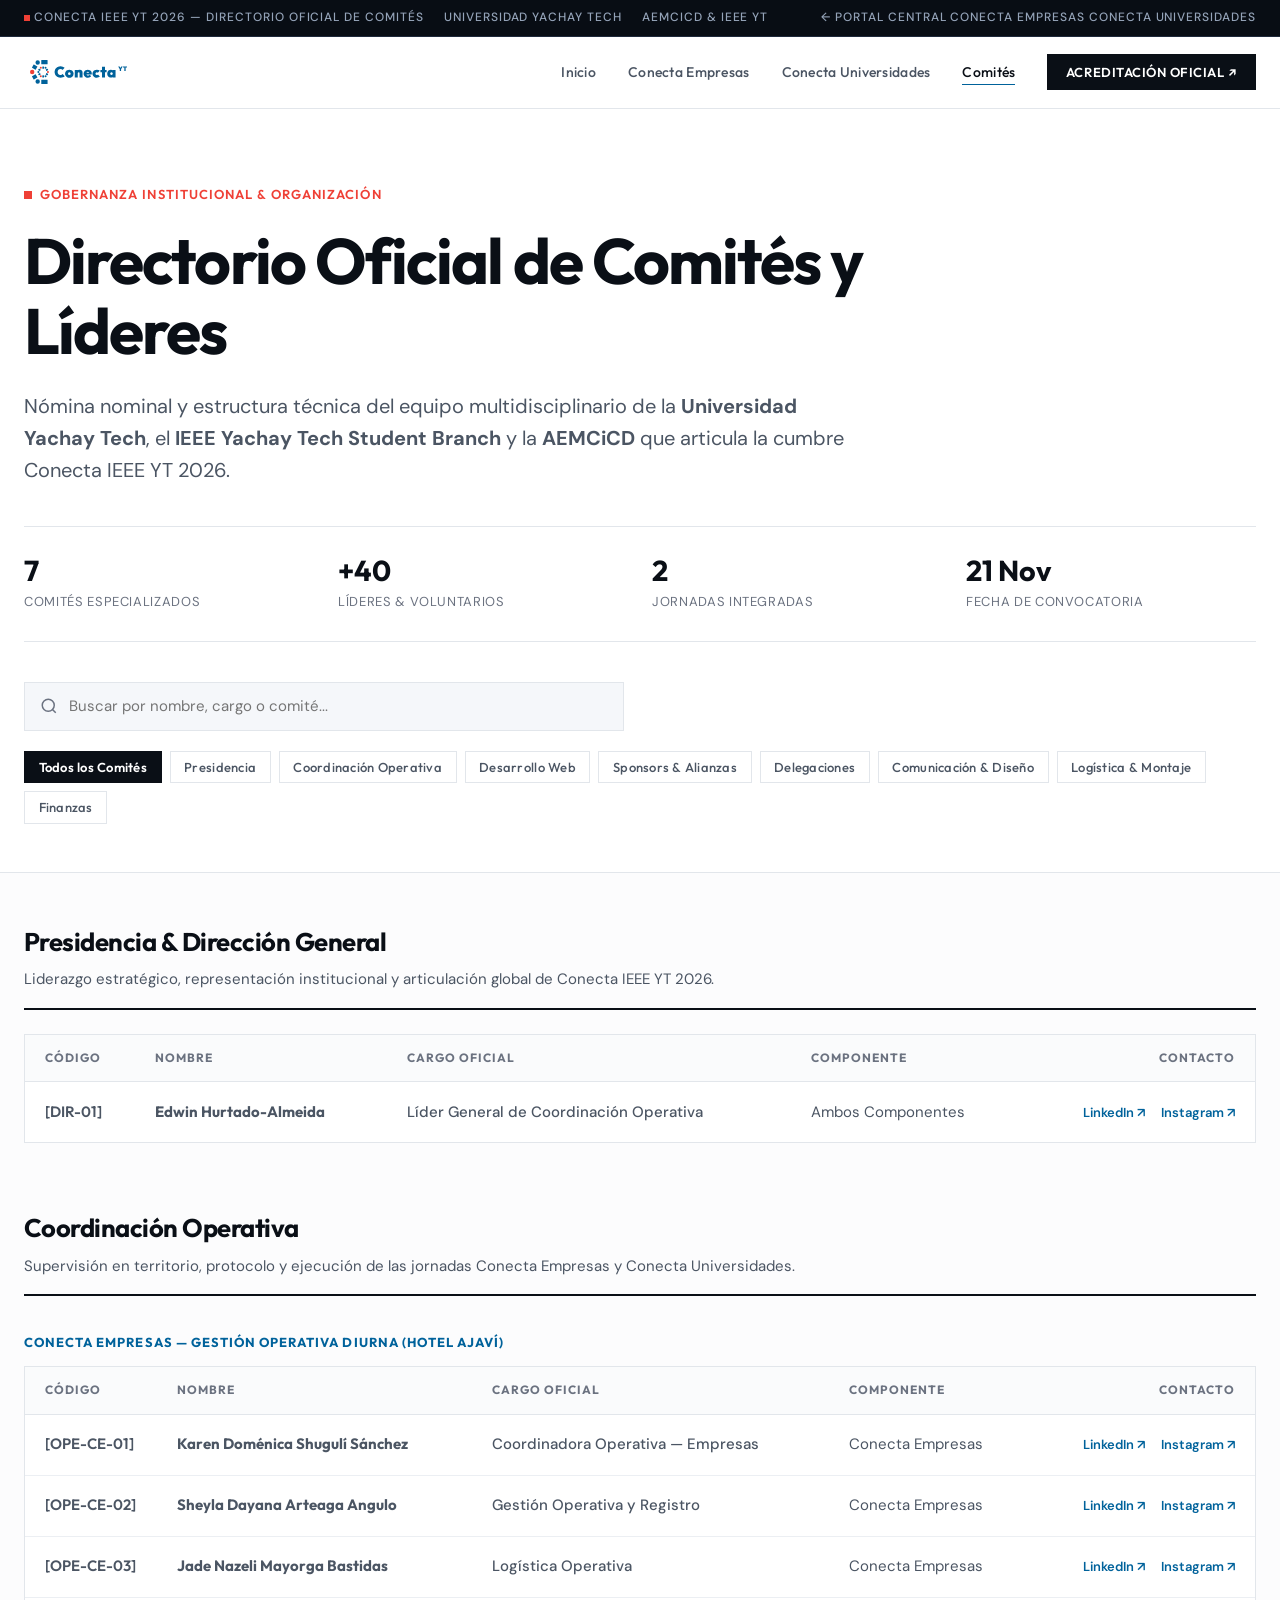
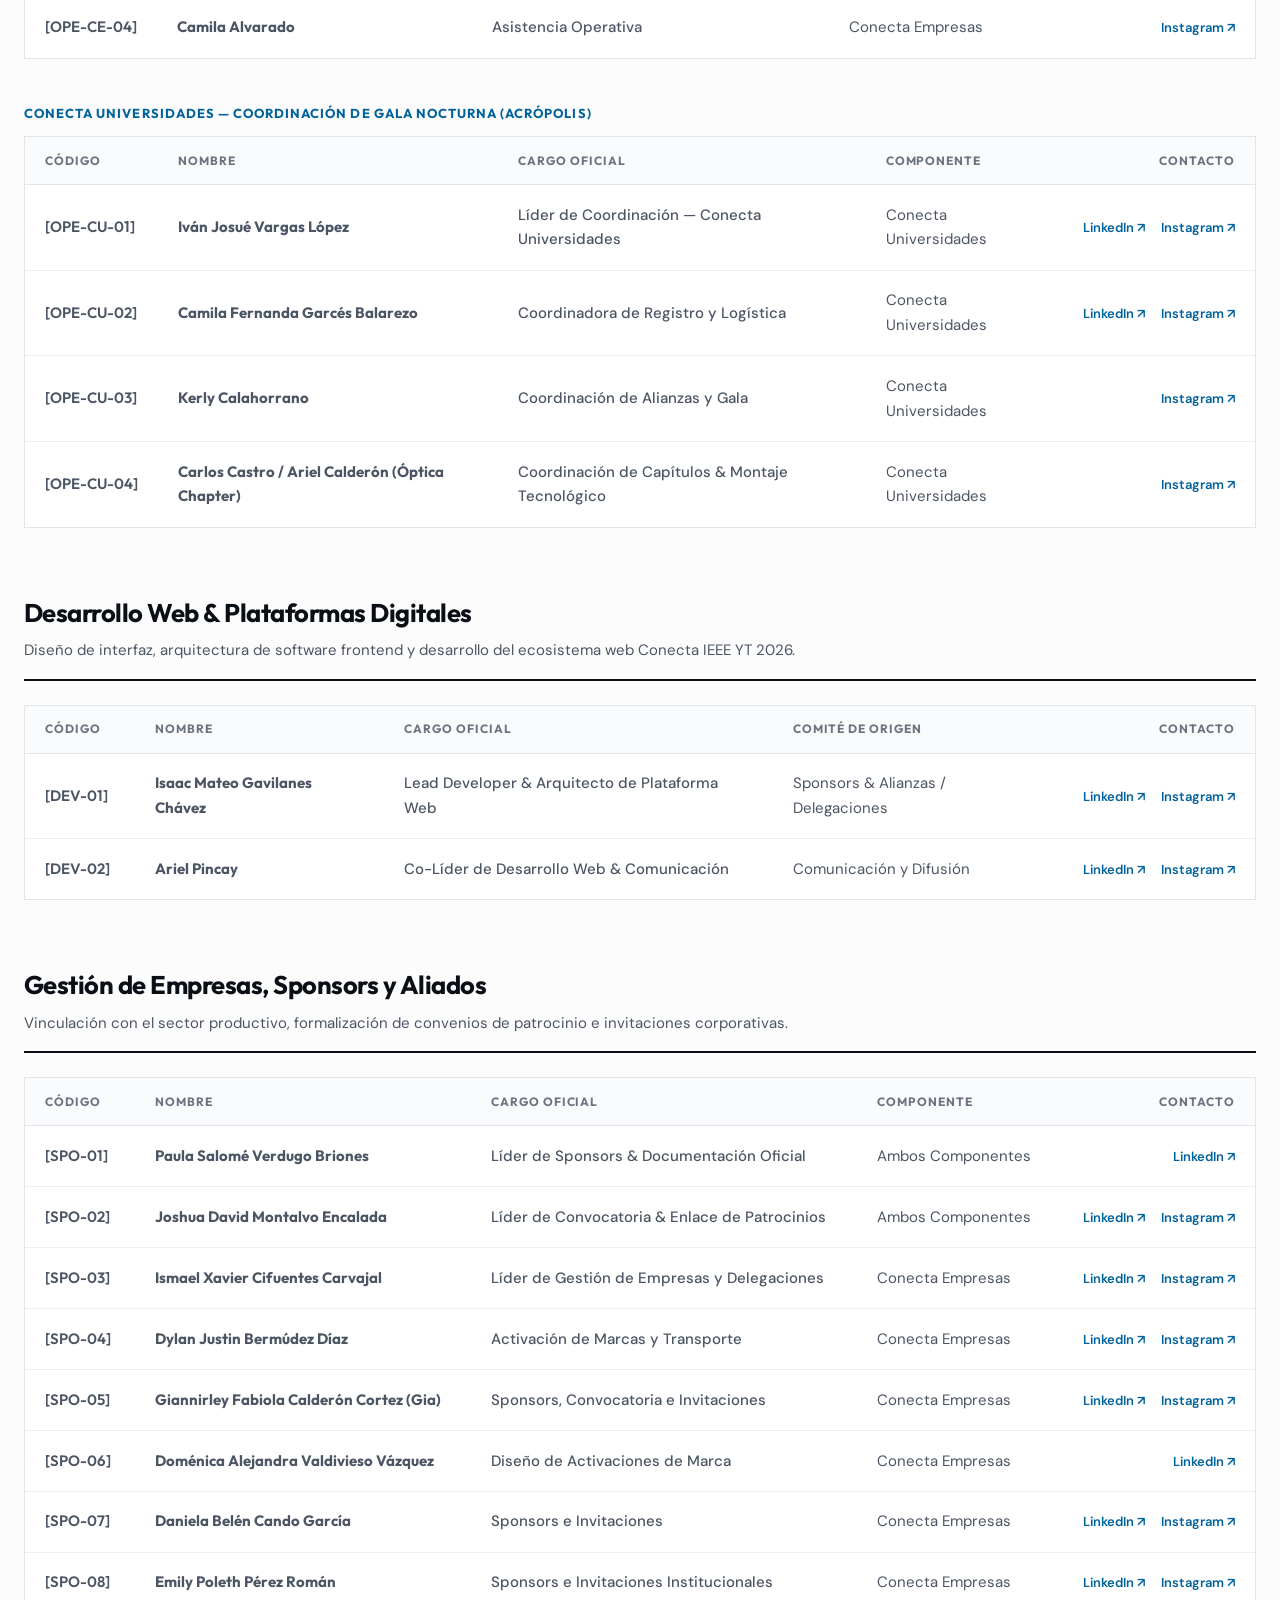
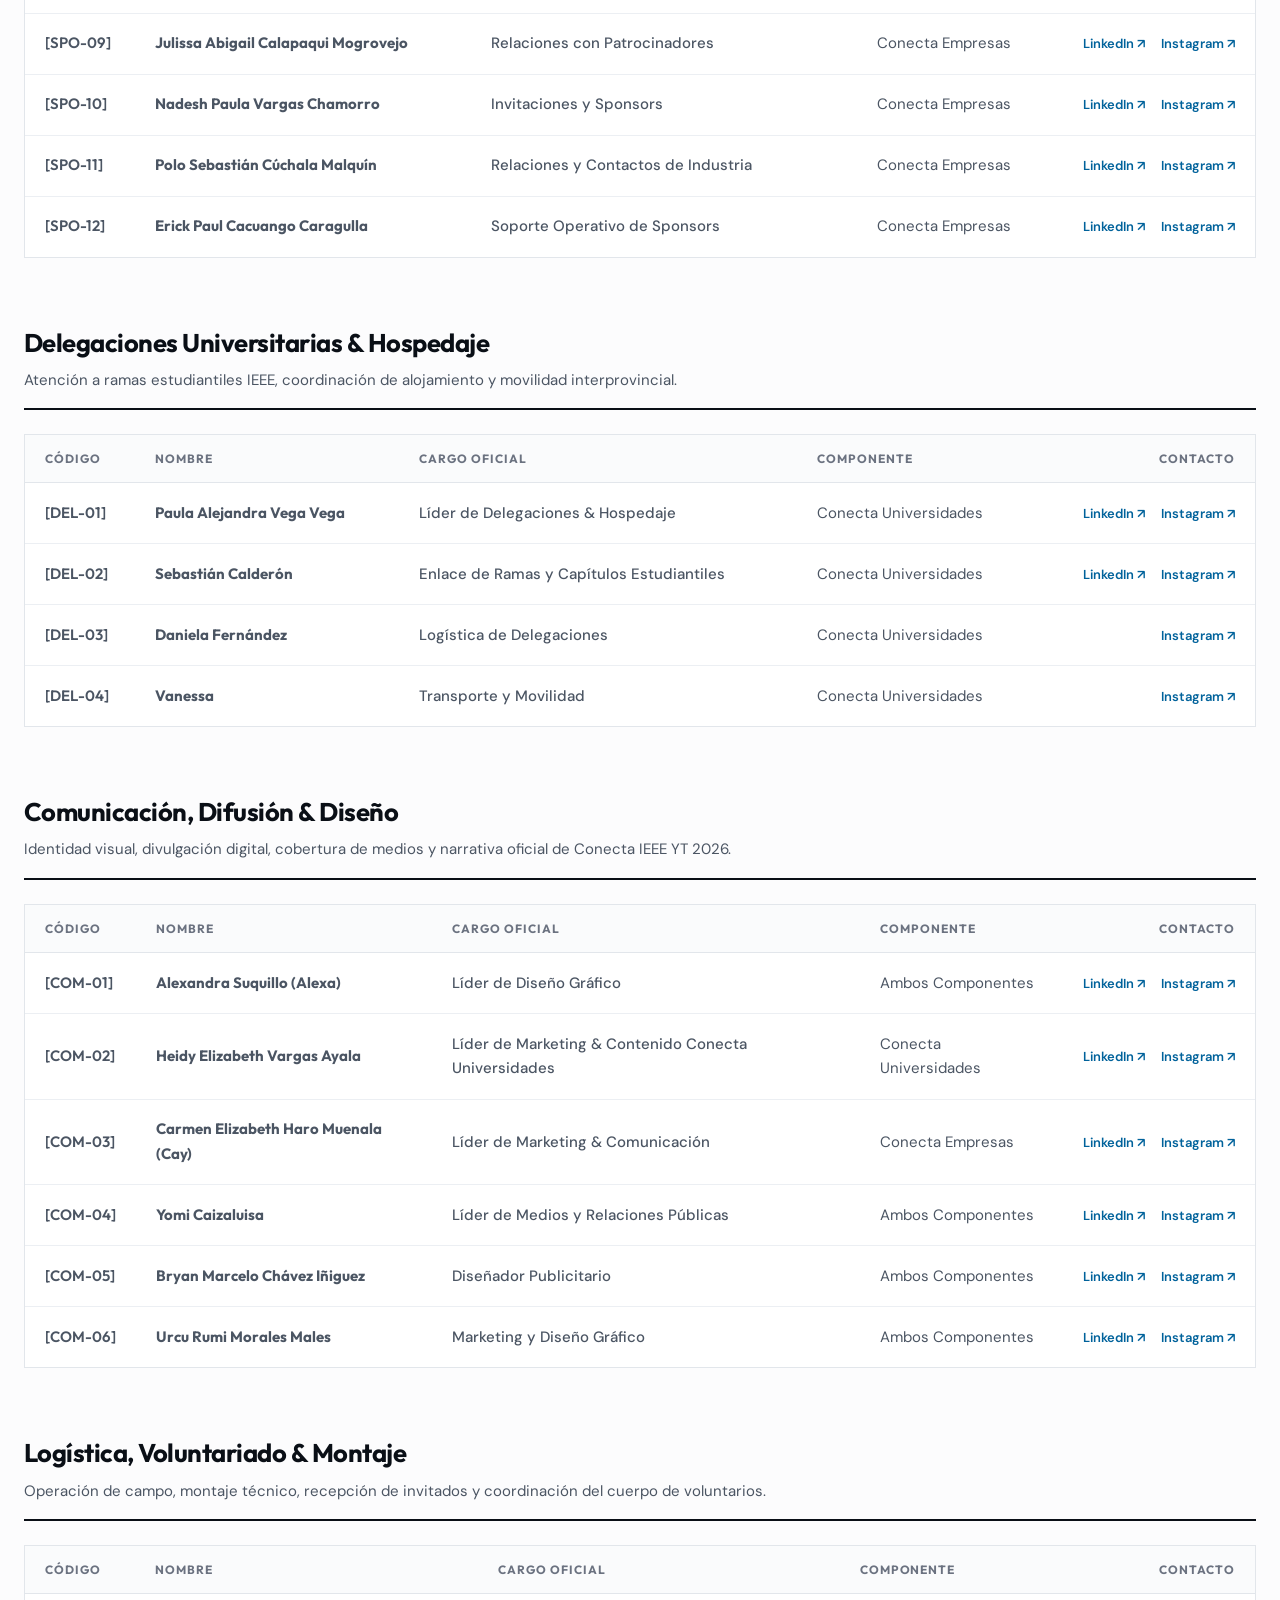
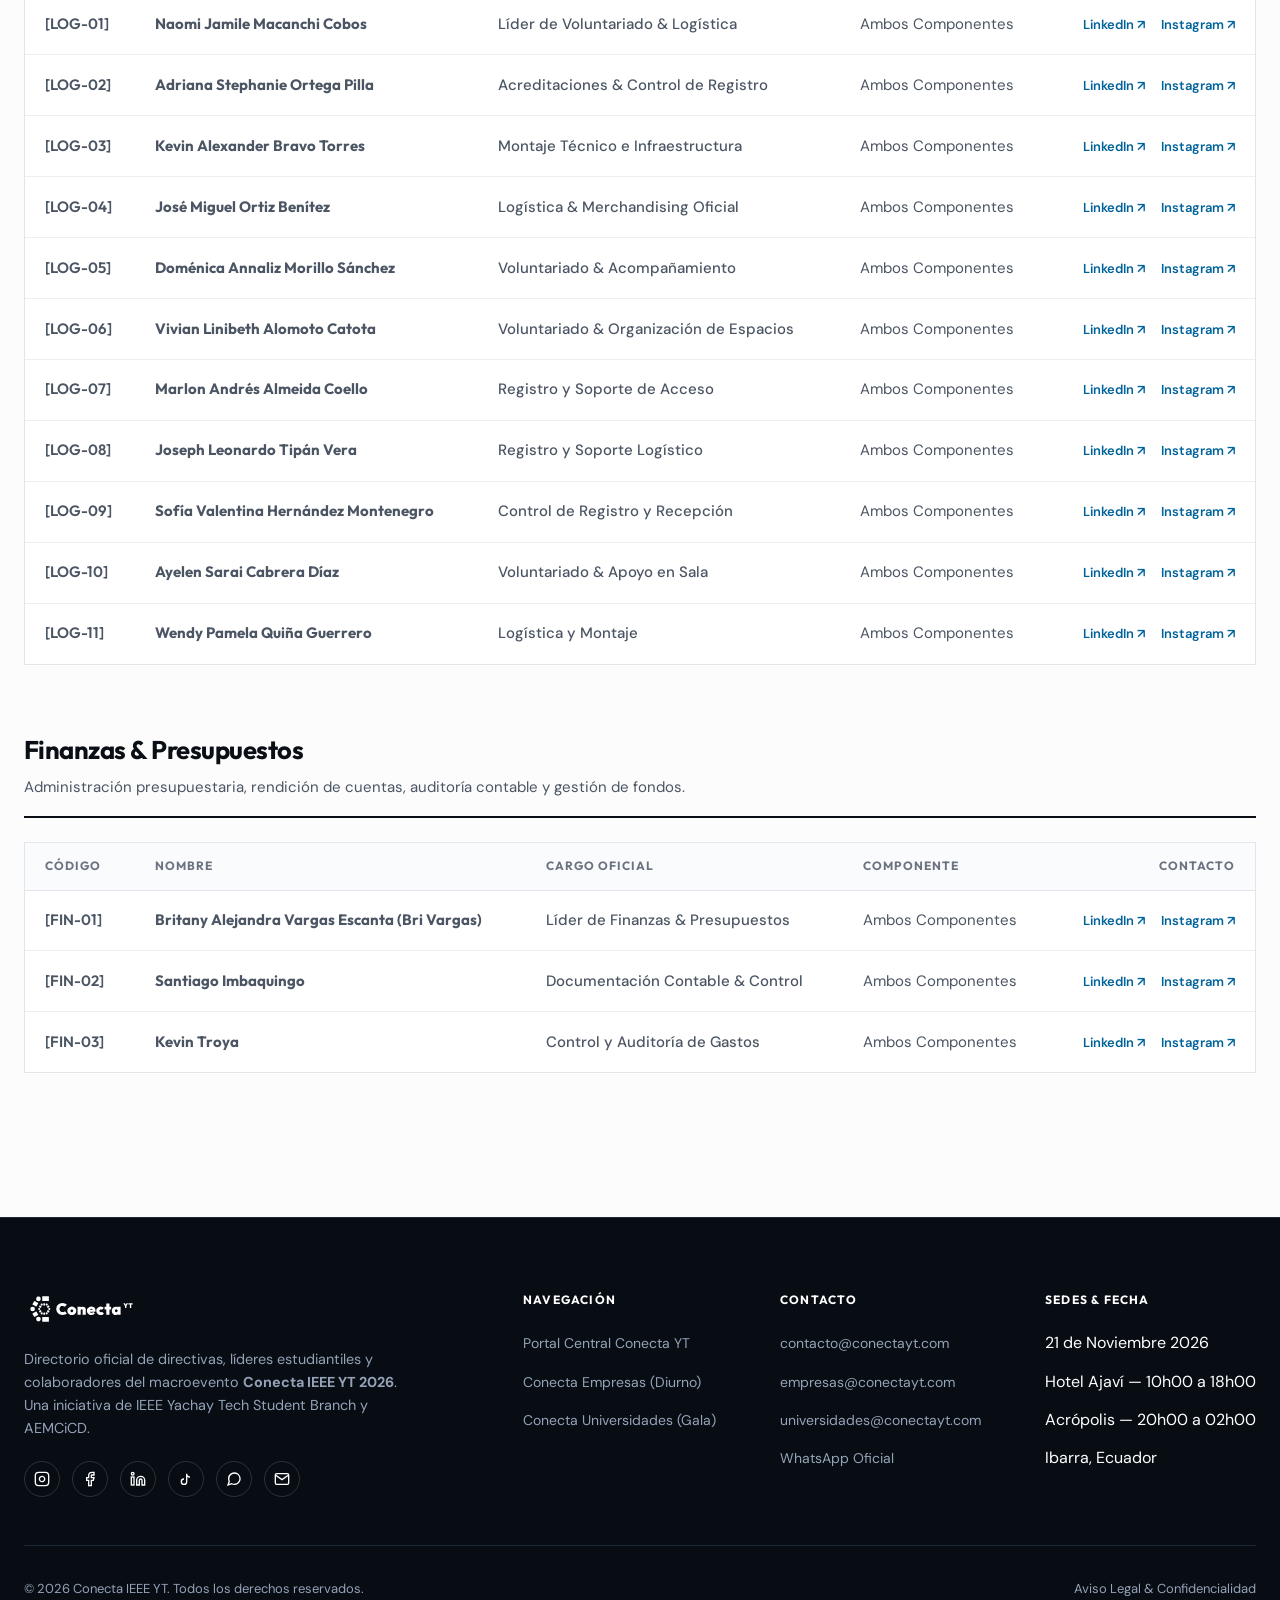
==== commit f5ac0fe8: "feat: rediseño editorial completo, mallas interactivas MIT, tarjetas glassmorphism y retiro de preci" ====
--- a/comites/index.html
+++ b/comites/index.html
@@ -3,26 +3,46 @@
 <head>
   <meta charset="UTF-8">
   <meta name="viewport" content="width=device-width, initial-scale=1.0">
-  <title>Comité Organizador | Conecta IEEE YT 2026</title>
-  <meta name="description" content="Equipo y comités organizadores de Conecta IEEE YT 2026. Coordinación Operativa, Desarrollo Web, Sponsors, Delegaciones, Comunicación, Logística y Finanzas.">
-  <meta name="theme-color" content="#060d14">
-  <link rel="icon" type="image/png" sizes="32x32" href="../assets/logos/conectayt_logo_isocolor.png">
-  <link rel="apple-touch-icon" href="../assets/logos/conectayt_logo_isocolor.png">
+  <title>Directorio de Comités Organizadores | Conecta IEEE YT 2026</title>
+  <meta name="description" content="Nómina oficial y directorio de los comités organizadores de Conecta IEEE YT 2026. Liderazgo estudiantil, desarrollo web, sponsors, logística y finanzas.">
+  <meta name="theme-color" content="#080d14">
+  <link rel="icon" type="image/svg+xml" href="../assets/logos/svg/favicon/conectayt_fav.svg">
   <link rel="preconnect" href="https://fonts.googleapis.com">
   <link rel="preconnect" href="https://fonts.gstatic.com" crossorigin>
   <link href="https://fonts.googleapis.com/css2?family=DM+Sans:ital,opsz,wght@0,9..40,100..1000;1,9..40,100..1000&family=Outfit:wght@100..900&display=swap" rel="stylesheet">
-  <link rel="stylesheet" href="styles.css?v=2026.1">
+  <link rel="stylesheet" href="styles.css?v=2026.editorial">
 </head>
-<body data-theme="default">
-
-  <!-- ===================== HEADER INSTITUCIONAL ===================== -->
+<body>
+
+  <a class="skip-link" href="#contenido">Saltar al contenido</a>
+
+  <!-- ===================== TICKER METADATOS ===================== -->
+  <aside class="meta-ticker-bar" aria-label="Metadatos oficiales del directorio">
+    <div class="meta-ticker-inner">
+      <div class="meta-ticker-left">
+        <span class="meta-ticker-item">
+          <span class="meta-ticker-dot"></span>
+          Conecta IEEE YT 2026 — Directorio Oficial de Comités
+        </span>
+        <span class="meta-ticker-item">Universidad Yachay Tech</span>
+        <span class="meta-ticker-item">AEMCiCD &amp; IEEE YT</span>
+      </div>
+      <div class="meta-ticker-right">
+        <a href="../index.html">← Portal Central</a>
+        <a href="../empresas/index.html">Conecta Empresas</a>
+        <a href="../universidades/index.html">Conecta Universidades</a>
+      </div>
+    </div>
+  </aside>
+
+  <!-- ===================== ENCABEZADO / NAVBAR ===================== -->
   <header class="site-header" id="top">
     <div class="header-inner">
       <a class="brand" href="../index.html" aria-label="Conecta IEEE YT 2026, inicio">
-        <img class="brand-logo-img" src="../assets/logos/conectayt_logo_hblanco.png" alt="Conecta IEEE YT 2026" width="3204" height="601">
+        <img class="brand-logo-img" src="../assets/logos/svg/Conecta YT/conectayt_logo_hcolor.svg" alt="Conecta IEEE YT 2026" width="220" height="42">
       </a>
 
-      <button type="button" class="nav-toggle" id="navToggle" aria-label="Abrir menú" aria-controls="primaryNav" aria-expanded="false">
+      <button type="button" class="nav-toggle" id="navToggle" aria-label="Abrir menú de navegación" aria-controls="primaryNav" aria-expanded="false">
         <span></span><span></span><span></span>
       </button>
 
@@ -31,1639 +51,935 @@
           <li><a href="../index.html">Inicio</a></li>
           <li><a href="../empresas/index.html">Conecta Empresas</a></li>
           <li><a href="../universidades/index.html">Conecta Universidades</a></li>
-          <li><a href="#comites-nav" class="active">Comités</a></li>
-          <li><a class="nav-cta" href="../universidades/index.html">Conecta Universidades ↗</a></li>
+          <li><a href="index.html" class="active">Comités</a></li>
+          <li><a class="nav-cta" href="../universidades/index.html">Acreditación Oficial ↗</a></li>
         </ul>
       </nav>
     </div>
   </header>
 
   <main id="contenido">
-
-    <!-- ===================== HERO SECTION ===================== -->
+    <!-- ===================== HERO DEL DIRECTORIO ===================== -->
     <section class="hero-team">
       <div class="hero-inner-team">
-        <div class="hero-badge-pill">
-          <span class="badge-dot"></span>
-          <span>Organización & Liderazgo Conecta IEEE YT 2026</span>
-        </div>
-        <h1>El Equipo Detrás del Ecosistema</h1>
+        <p class="eyebrow-team">Gobernanza Institucional &amp; Organización</p>
+        <h1>Directorio Oficial de Comités y Líderes</h1>
         <p class="hero-lead-team">
-          Conoce a los estudiantes, directivas y colaboradores de la <strong>Universidad Yachay Tech</strong>, el <strong>IEEE Yachay Tech Student Branch</strong> y <strong>AEMCiCD</strong> que hacen posible la convergencia entre la academia, el talento joven y la industria tecnológica.
+          Nómina nominal y estructura técnica del equipo multidisciplinario de la <strong>Universidad Yachay Tech</strong>, el <strong>IEEE Yachay Tech Student Branch</strong> y la <strong>AEMCiCD</strong> que articula la cumbre Conecta IEEE YT 2026.
         </p>
 
-        <!-- Stats Chips -->
-        <div class="stats-row">
-          <div class="stat-pill">
-            <strong>7</strong>
-            <span>Comités Especializados</span>
-          </div>
-          <div class="stat-pill">
-            <strong>+40</strong>
-            <span>Líderes & Voluntarios</span>
-          </div>
-          <div class="stat-pill">
-            <strong>2</strong>
-            <span>Experiencias Integradas</span>
-          </div>
-          <div class="stat-pill">
-            <strong>21 Nov</strong>
-            <span>Sábado de Gala & Feria</span>
-          </div>
-        </div>
-
-        <!-- Controles: Filtros y Buscador en Tiempo Real -->
-        <div class="filter-controls-box" id="comites-nav">
+        <!-- Cifras de resumen -->
+        <div class="stats-strip">
+          <div class="stat-cell">
+            <span class="stat-number">7</span>
+            <span class="stat-label">Comités Especializados</span>
+          </div>
+          <div class="stat-cell">
+            <span class="stat-number">+40</span>
+            <span class="stat-label">Líderes &amp; Voluntarios</span>
+          </div>
+          <div class="stat-cell">
+            <span class="stat-number">2</span>
+            <span class="stat-label">Jornadas Integradas</span>
+          </div>
+          <div class="stat-cell">
+            <span class="stat-number">21 Nov</span>
+            <span class="stat-label">Fecha de Convocatoria</span>
+          </div>
+        </div>
+
+        <!-- Controles: Búsqueda y Filtros -->
+        <div class="controls-bar" id="comites-nav">
           <div class="search-input-wrap">
-            <svg width="20" height="20" viewBox="0 0 24 24" fill="none" stroke="currentColor" stroke-width="2"><circle cx="11" cy="11" r="8"/><line x1="21" y1="21" x2="16.65" y2="16.65"/></svg>
-            <input type="text" id="memberSearch" placeholder="Buscar por nombre, cargo o comité..." aria-label="Buscar miembro">
+            <svg class="search-icon" width="18" height="18" viewBox="0 0 24 24" fill="none" stroke="currentColor" stroke-width="2"><circle cx="11" cy="11" r="8"/><line x1="21" y1="21" x2="16.65" y2="16.65"/></svg>
+            <input type="text" id="memberSearch" class="search-input" placeholder="Buscar por nombre, cargo o comité..." aria-label="Buscar miembro">
             <button type="button" id="clearSearch" class="clear-search-btn" aria-label="Limpiar búsqueda" style="display:none;">&times;</button>
           </div>
 
-          <div class="filter-pills-row" role="tablist" aria-label="Filtrar comités">
-            <button type="button" class="filter-btn is-active" data-filter="all">Todos</button>
+          <div class="filter-buttons-row" role="tablist" aria-label="Filtrar comités">
+            <button type="button" class="filter-btn is-active" data-filter="all">Todos los Comités</button>
+            <button type="button" class="filter-btn" data-filter="presidencia">Presidencia</button>
             <button type="button" class="filter-btn" data-filter="operativa">Coordinación Operativa</button>
             <button type="button" class="filter-btn" data-filter="desarrollo-web">Desarrollo Web</button>
-            <button type="button" class="filter-btn" data-filter="sponsors">Sponsors & Aliados</button>
+            <button type="button" class="filter-btn" data-filter="sponsors">Sponsors &amp; Alianzas</button>
             <button type="button" class="filter-btn" data-filter="delegaciones">Delegaciones</button>
-            <button type="button" class="filter-btn" data-filter="comunicacion">Comunicación & Diseño</button>
-            <button type="button" class="filter-btn" data-filter="logistica">Logística & Montaje</button>
+            <button type="button" class="filter-btn" data-filter="comunicacion">Comunicación &amp; Diseño</button>
+            <button type="button" class="filter-btn" data-filter="logistica">Logística &amp; Montaje</button>
             <button type="button" class="filter-btn" data-filter="finanzas">Finanzas</button>
           </div>
         </div>
       </div>
     </section>
 
-    <!-- ===================== CONTENEDOR DE COMITÉS ===================== -->
-    <div class="team-sections-container">
-
-      <!-- SECCIÓN COMITÉ: Coordinación Operativa -->
-      <section class="committee-block" id="operativa" data-category="operativa">
-        <div class="committee-header">
-          <div class="committee-title-row">
-            <span class="committee-badge badge-rose">Liderazgo Ejecutivo</span>
+    <!-- ===================== CONTENEDOR DE NÓMINA (SWISS ROSTER) ===================== -->
+    <div class="roster-container">
+
+      <!-- 1. PRESIDENCIA & DIRECCIÓN GENERAL -->
+      <section class="committee-section-block" id="presidencia" data-category="presidencia">
+        <div class="committee-section-header">
+          <div class="committee-section-title-wrap">
+            <h2>Presidencia &amp; Dirección General</h2>
+            <p class="committee-section-desc">Liderazgo estratégico, representación institucional y articulación global de Conecta IEEE YT 2026.</p>
+          </div>
+        </div>
+
+        <div class="roster-table-wrapper">
+          <table class="roster-table" aria-label="Presidencia y Dirección General">
+            <thead>
+              <tr>
+                <th scope="col">Código</th>
+                <th scope="col">Nombre</th>
+                <th scope="col">Cargo Oficial</th>
+                <th scope="col">Componente</th>
+                <th scope="col" style="text-align: right;">Contacto</th>
+              </tr>
+            </thead>
+            <tbody>
+              <tr class="roster-row" data-name="edwin hurtado-almeida" data-role="líder general de coordinación operativa" data-committee="presidencia">
+                <td class="col-code">[DIR-01]</td>
+                <td class="col-name">Edwin Hurtado-Almeida</td>
+                <td class="col-role">Líder General de Coordinación Operativa</td>
+                <td class="col-scope">Ambos Componentes</td>
+                <td class="col-links">
+                  <div class="links-group">
+                    <a href="https://www.linkedin.com/in/hurtaedu/" target="_blank" rel="noopener" class="text-link-social">LinkedIn ↗</a>
+                    <a href="https://www.instagram.com/soeduit/" target="_blank" rel="noopener" class="text-link-social">Instagram ↗</a>
+                  </div>
+                </td>
+              </tr>
+            </tbody>
+          </table>
+        </div>
+      </section>
+
+      <!-- 2. COORDINACIÓN OPERATIVA -->
+      <section class="committee-section-block" id="operativa" data-category="operativa">
+        <div class="committee-section-header">
+          <div class="committee-section-title-wrap">
             <h2>Coordinación Operativa</h2>
-          </div>
-          <p class="committee-desc">Dirección general, articulación estratégica y supervisión integral de los componentes Conecta Empresas y Conecta Universidades.</p>
-        </div>
-    
-        <div class="committee-subgroup">
-          <h3 class="subgroup-heading">Dirección General</h3>
-          <div class="members-cards-grid">
-        
-            <article class="member-card card-lead" data-name="edwin hurtado-almeida" data-role="líder general de coordinación operativa">
-              <div class="card-top">
-                <div class="avatar-circle avatar-rose">
-                  <span>EH</span>
-                </div>
-                <div class="badges-stack">
-                  <span class="member-role-badge badge-rose">Líder General</span>
-                  <span class="member-comp-badge comp-both">Ambos</span>
-                </div>
-              </div>
-
-              <div class="card-info">
-                <h4 class="member-name">Edwin Hurtado-Almeida</h4>
-                <p class="member-role-title">Líder General de Coordinación Operativa</p>
-            
-              </div>
-
-              <div class="card-social-links">
-            
-                <a href="https://www.linkedin.com/in/hurtaedu/" target="_blank" rel="noopener" class="social-btn btn-linkedin" aria-label="LinkedIn de Edwin Hurtado-Almeida">
-                  <svg width="15" height="15" viewBox="0 0 24 24" fill="none" stroke="currentColor" stroke-width="2"><path d="M16 8a6 6 0 0 1 6 6v7h-4v-7a2 2 0 0 0-2-2 2 2 0 0 0-2 2v7h-4v-7a6 6 0 0 1 6-6z"/><rect x="2" y="9" width="4" height="12"/><circle cx="4" cy="4" r="2"/></svg>
-                  <span>LinkedIn</span>
-                </a>
-                
-                <a href="https://www.instagram.com/soeduit/" target="_blank" rel="noopener" class="social-btn btn-instagram" aria-label="Instagram de Edwin Hurtado-Almeida">
-                  <svg width="15" height="15" viewBox="0 0 24 24" fill="none" stroke="currentColor" stroke-width="2"><rect x="2" y="2" width="20" height="20" rx="5" ry="5"/><path d="M16 11.37A4 4 0 1 1 12.63 8 4 4 0 0 1 16 11.37z"/><line x1="17.5" y1="6.5" x2="17.51" y2="6.5"/></svg>
-                  <span>Instagram</span>
-                </a>
-                
-              </div>
-            </article>
-            
-          </div>
-        </div>
-        
-        <div class="committee-subgroup">
-          <h3 class="subgroup-heading">Coordinación Operativa — Conecta Empresas</h3>
-          <div class="members-cards-grid">
-        
-            <article class="member-card" data-name="karen doménica shugulí sánchez" data-role="coordinadora operativa — empresas">
-              <div class="card-top">
-                <div class="avatar-circle avatar-rose">
-                  <span>KD</span>
-                </div>
-                <div class="badges-stack">
-                  <span class="member-role-badge badge-rose">Coordinadora</span>
-                  <span class="member-comp-badge comp-emp">Conecta Empresas</span>
-                </div>
-              </div>
-
-              <div class="card-info">
-                <h4 class="member-name">Karen Doménica Shugulí Sánchez</h4>
-                <p class="member-role-title">Coordinadora Operativa — Empresas</p>
-            
-              </div>
-
-              <div class="card-social-links">
-            
-                <a href="https://www.linkedin.com/in/karen-domenica-shuguli-s%C3%A1nchez-8a86251b2/" target="_blank" rel="noopener" class="social-btn btn-linkedin" aria-label="LinkedIn de Karen Doménica Shugulí Sánchez">
-                  <svg width="15" height="15" viewBox="0 0 24 24" fill="none" stroke="currentColor" stroke-width="2"><path d="M16 8a6 6 0 0 1 6 6v7h-4v-7a2 2 0 0 0-2-2 2 2 0 0 0-2 2v7h-4v-7a6 6 0 0 1 6-6z"/><rect x="2" y="9" width="4" height="12"/><circle cx="4" cy="4" r="2"/></svg>
-                  <span>LinkedIn</span>
-                </a>
-                
-                <a href="https://www.instagram.com/karends.03?igsi=OGFuczllNDl1YXY1" target="_blank" rel="noopener" class="social-btn btn-instagram" aria-label="Instagram de Karen Doménica Shugulí Sánchez">
-                  <svg width="15" height="15" viewBox="0 0 24 24" fill="none" stroke="currentColor" stroke-width="2"><rect x="2" y="2" width="20" height="20" rx="5" ry="5"/><path d="M16 11.37A4 4 0 1 1 12.63 8 4 4 0 0 1 16 11.37z"/><line x1="17.5" y1="6.5" x2="17.51" y2="6.5"/></svg>
-                  <span>Instagram</span>
-                </a>
-                
-              </div>
-            </article>
-            
-            <article class="member-card" data-name="sheyla dayana arteaga angulo" data-role="gestión operativa y registro">
-              <div class="card-top">
-                <div class="avatar-circle avatar-rose">
-                  <span>SD</span>
-                </div>
-                <div class="badges-stack">
-                  <span class="member-role-badge badge-rose">Operativa</span>
-                  <span class="member-comp-badge comp-emp">Conecta Empresas</span>
-                </div>
-              </div>
-
-              <div class="card-info">
-                <h4 class="member-name">Sheyla Dayana Arteaga Angulo</h4>
-                <p class="member-role-title">Gestión Operativa y Registro</p>
-            
-              </div>
-
-              <div class="card-social-links">
-            
-                <a href="https://www.linkedin.com/in/sheyla-arteaga-a30581326" target="_blank" rel="noopener" class="social-btn btn-linkedin" aria-label="LinkedIn de Sheyla Dayana Arteaga Angulo">
-                  <svg width="15" height="15" viewBox="0 0 24 24" fill="none" stroke="currentColor" stroke-width="2"><path d="M16 8a6 6 0 0 1 6 6v7h-4v-7a2 2 0 0 0-2-2 2 2 0 0 0-2 2v7h-4v-7a6 6 0 0 1 6-6z"/><rect x="2" y="9" width="4" height="12"/><circle cx="4" cy="4" r="2"/></svg>
-                  <span>LinkedIn</span>
-                </a>
-                
-                <a href="https://www.instagram.com/shely0629?igsi=Y295bGdzZ292M2Vz" target="_blank" rel="noopener" class="social-btn btn-instagram" aria-label="Instagram de Sheyla Dayana Arteaga Angulo">
-                  <svg width="15" height="15" viewBox="0 0 24 24" fill="none" stroke="currentColor" stroke-width="2"><rect x="2" y="2" width="20" height="20" rx="5" ry="5"/><path d="M16 11.37A4 4 0 1 1 12.63 8 4 4 0 0 1 16 11.37z"/><line x1="17.5" y1="6.5" x2="17.51" y2="6.5"/></svg>
-                  <span>Instagram</span>
-                </a>
-                
-              </div>
-            </article>
-            
-            <article class="member-card" data-name="jade nazeli mayorga bastidas" data-role="logística operativa">
-              <div class="card-top">
-                <div class="avatar-circle avatar-rose">
-                  <span>JN</span>
-                </div>
-                <div class="badges-stack">
-                  <span class="member-role-badge badge-rose">Operativa</span>
-                  <span class="member-comp-badge comp-emp">Conecta Empresas</span>
-                </div>
-              </div>
-
-              <div class="card-info">
-                <h4 class="member-name">Jade Nazeli Mayorga Bastidas</h4>
-                <p class="member-role-title">Logística Operativa</p>
-            
-              </div>
-
-              <div class="card-social-links">
-            
-                <a href="https://www.linkedin.com/in/jade-mayorga-792a13192" target="_blank" rel="noopener" class="social-btn btn-linkedin" aria-label="LinkedIn de Jade Nazeli Mayorga Bastidas">
-                  <svg width="15" height="15" viewBox="0 0 24 24" fill="none" stroke="currentColor" stroke-width="2"><path d="M16 8a6 6 0 0 1 6 6v7h-4v-7a2 2 0 0 0-2-2 2 2 0 0 0-2 2v7h-4v-7a6 6 0 0 1 6-6z"/><rect x="2" y="9" width="4" height="12"/><circle cx="4" cy="4" r="2"/></svg>
-                  <span>LinkedIn</span>
-                </a>
-                
-                <a href="https://www.instagram.com/nazelipop?igsi=czdhcWJvcWJ1MnVs&utm_source=qr" target="_blank" rel="noopener" class="social-btn btn-instagram" aria-label="Instagram de Jade Nazeli Mayorga Bastidas">
-                  <svg width="15" height="15" viewBox="0 0 24 24" fill="none" stroke="currentColor" stroke-width="2"><rect x="2" y="2" width="20" height="20" rx="5" ry="5"/><path d="M16 11.37A4 4 0 1 1 12.63 8 4 4 0 0 1 16 11.37z"/><line x1="17.5" y1="6.5" x2="17.51" y2="6.5"/></svg>
-                  <span>Instagram</span>
-                </a>
-                
-              </div>
-            </article>
-            
-            <article class="member-card" data-name="camila alvarado" data-role="asistencia operativa">
-              <div class="card-top">
-                <div class="avatar-circle avatar-rose">
-                  <span>CA</span>
-                </div>
-                <div class="badges-stack">
-                  <span class="member-role-badge badge-rose">Operativa</span>
-                  <span class="member-comp-badge comp-emp">Conecta Empresas</span>
-                </div>
-              </div>
-
-              <div class="card-info">
-                <h4 class="member-name">Camila Alvarado</h4>
-                <p class="member-role-title">Asistencia Operativa</p>
-            
-              </div>
-
-              <div class="card-social-links">
-            
-                <span class="social-placeholder">Miembro Oficial Conecta YT</span>
-                
-              </div>
-            </article>
-            
-          </div>
-        </div>
-        
-        <div class="committee-subgroup">
-          <h3 class="subgroup-heading">Coordinación Operativa — Conecta Universidades</h3>
-          <div class="members-cards-grid">
-        
-            <article class="member-card card-lead" data-name="iván josué vargas lópez" data-role="líder de coordinación — conecta universidades">
-              <div class="card-top">
-                <div class="avatar-circle avatar-rose">
-                  <span>IJ</span>
-                </div>
-                <div class="badges-stack">
-                  <span class="member-role-badge badge-rose">Líder Universidades</span>
-                  <span class="member-comp-badge comp-univ">Conecta Universidades</span>
-                </div>
-              </div>
-
-              <div class="card-info">
-                <h4 class="member-name">Iván Josué Vargas López</h4>
-                <p class="member-role-title">Líder de Coordinación — Conecta Universidades</p>
-            
-              </div>
-
-              <div class="card-social-links">
-            
-                <a href="https://www.linkedin.com/in/ivan-josue-vargas-lopez-b2aa251b5?utm_source=share_via&utm_content=profile&utm_medium=member_ios" target="_blank" rel="noopener" class="social-btn btn-linkedin" aria-label="LinkedIn de Iván Josué Vargas López">
-                  <svg width="15" height="15" viewBox="0 0 24 24" fill="none" stroke="currentColor" stroke-width="2"><path d="M16 8a6 6 0 0 1 6 6v7h-4v-7a2 2 0 0 0-2-2 2 2 0 0 0-2 2v7h-4v-7a6 6 0 0 1 6-6z"/><rect x="2" y="9" width="4" height="12"/><circle cx="4" cy="4" r="2"/></svg>
-                  <span>LinkedIn</span>
-                </a>
-                
-                <a href="https://www.instagram.com/rip._.josue?igsi=MXU5OHplcWpja2F2Zw%3D%3D&utm_source=qr" target="_blank" rel="noopener" class="social-btn btn-instagram" aria-label="Instagram de Iván Josué Vargas López">
-                  <svg width="15" height="15" viewBox="0 0 24 24" fill="none" stroke="currentColor" stroke-width="2"><rect x="2" y="2" width="20" height="20" rx="5" ry="5"/><path d="M16 11.37A4 4 0 1 1 12.63 8 4 4 0 0 1 16 11.37z"/><line x1="17.5" y1="6.5" x2="17.51" y2="6.5"/></svg>
-                  <span>Instagram</span>
-                </a>
-                
-              </div>
-            </article>
-            
-            <article class="member-card" data-name="camila fernanda garcés balarezo" data-role="coordinadora de registro y logística">
-              <div class="card-top">
-                <div class="avatar-circle avatar-rose">
-                  <span>CF</span>
-                </div>
-                <div class="badges-stack">
-                  <span class="member-role-badge badge-rose">Coordinadora</span>
-                  <span class="member-comp-badge comp-univ">Conecta Universidades</span>
-                </div>
-              </div>
-
-              <div class="card-info">
-                <h4 class="member-name">Camila Fernanda Garcés Balarezo</h4>
-                <p class="member-role-title">Coordinadora de Registro y Logística</p>
-            
-              </div>
-
-              <div class="card-social-links">
-            
-                <a href="https://www.linkedin.com/in/camila-garcés-498253397?utm_source=share_via&utm_content=profile&utm_medium=member_android" target="_blank" rel="noopener" class="social-btn btn-linkedin" aria-label="LinkedIn de Camila Fernanda Garcés Balarezo">
-                  <svg width="15" height="15" viewBox="0 0 24 24" fill="none" stroke="currentColor" stroke-width="2"><path d="M16 8a6 6 0 0 1 6 6v7h-4v-7a2 2 0 0 0-2-2 2 2 0 0 0-2 2v7h-4v-7a6 6 0 0 1 6-6z"/><rect x="2" y="9" width="4" height="12"/><circle cx="4" cy="4" r="2"/></svg>
-                  <span>LinkedIn</span>
-                </a>
-                
-                <a href="https://www.instagram.com/camygarces_?igsi=MWlkd3l6dGR2MmZwaQ==" target="_blank" rel="noopener" class="social-btn btn-instagram" aria-label="Instagram de Camila Fernanda Garcés Balarezo">
-                  <svg width="15" height="15" viewBox="0 0 24 24" fill="none" stroke="currentColor" stroke-width="2"><rect x="2" y="2" width="20" height="20" rx="5" ry="5"/><path d="M16 11.37A4 4 0 1 1 12.63 8 4 4 0 0 1 16 11.37z"/><line x1="17.5" y1="6.5" x2="17.51" y2="6.5"/></svg>
-                  <span>Instagram</span>
-                </a>
-                
-              </div>
-            </article>
-            
-            <article class="member-card" data-name="kerly calahorrano" data-role="coordinación de alianzas y gala">
-              <div class="card-top">
-                <div class="avatar-circle avatar-rose">
-                  <span>KC</span>
-                </div>
-                <div class="badges-stack">
-                  <span class="member-role-badge badge-rose">Operativa</span>
-                  <span class="member-comp-badge comp-univ">Conecta Universidades</span>
-                </div>
-              </div>
-
-              <div class="card-info">
-                <h4 class="member-name">Kerly Calahorrano</h4>
-                <p class="member-role-title">Coordinación de Alianzas y Gala</p>
-            
-              </div>
-
-              <div class="card-social-links">
-            
-                <span class="social-placeholder">Miembro Oficial Conecta YT</span>
-                
-              </div>
-            </article>
-            
-            <article class="member-card" data-name="carlos castro / ariel calderón (óptica chapter)" data-role="coordinación de capítulos &amp; montaje tecnológico">
-              <div class="card-top">
-                <div class="avatar-circle avatar-rose">
-                  <span>CC</span>
-                </div>
-                <div class="badges-stack">
-                  <span class="member-role-badge badge-rose">Operativa</span>
-                  <span class="member-comp-badge comp-univ">Conecta Universidades</span>
-                </div>
-              </div>
-
-              <div class="card-info">
-                <h4 class="member-name">Carlos Castro / Ariel Calderón (Óptica Chapter)</h4>
-                <p class="member-role-title">Coordinación de Capítulos &amp; Montaje Tecnológico</p>
-            
-              </div>
-
-              <div class="card-social-links">
-            
-                <span class="social-placeholder">Miembro Oficial Conecta YT</span>
-                
-              </div>
-            </article>
-            
-          </div>
-        </div>
-        
+            <p class="committee-section-desc">Supervisión en territorio, protocolo y ejecución de las jornadas Conecta Empresas y Conecta Universidades.</p>
+          </div>
+        </div>
+
+        <!-- Subgrupo: Conecta Empresas -->
+        <h3 class="committee-subgroup-title">Conecta Empresas — Gestión Operativa Diurna (Hotel Ajaví)</h3>
+        <div class="roster-table-wrapper">
+          <table class="roster-table" aria-label="Coordinación Operativa Conecta Empresas">
+            <thead>
+              <tr>
+                <th scope="col">Código</th>
+                <th scope="col">Nombre</th>
+                <th scope="col">Cargo Oficial</th>
+                <th scope="col">Componente</th>
+                <th scope="col" style="text-align: right;">Contacto</th>
+              </tr>
+            </thead>
+            <tbody>
+              <tr class="roster-row" data-name="karen doménica shugulí sánchez" data-role="coordinadora operativa — empresas" data-committee="operativa">
+                <td class="col-code">[OPE-CE-01]</td>
+                <td class="col-name">Karen Doménica Shugulí Sánchez</td>
+                <td class="col-role">Coordinadora Operativa — Empresas</td>
+                <td class="col-scope">Conecta Empresas</td>
+                <td class="col-links">
+                  <div class="links-group">
+                    <a href="https://www.linkedin.com/in/karen-shuguli-8924b1263" target="_blank" rel="noopener" class="text-link-social">LinkedIn ↗</a>
+                    <a href="https://www.instagram.com/domenica_shuguli?igsh=MWptMnh3b3A5bnhvbw%3D%3D&utm_source=qr" target="_blank" rel="noopener" class="text-link-social">Instagram ↗</a>
+                  </div>
+                </td>
+              </tr>
+              <tr class="roster-row" data-name="sheyla dayana arteaga angulo" data-role="gestión operativa y registro" data-committee="operativa">
+                <td class="col-code">[OPE-CE-02]</td>
+                <td class="col-name">Sheyla Dayana Arteaga Angulo</td>
+                <td class="col-role">Gestión Operativa y Registro</td>
+                <td class="col-scope">Conecta Empresas</td>
+                <td class="col-links">
+                  <div class="links-group">
+                    <a href="https://www.linkedin.com/in/sheyla-arteaga-angulo-2619712a4?utm_source=share_via&utm_content=profile&utm_medium=android_app" target="_blank" rel="noopener" class="text-link-social">LinkedIn ↗</a>
+                    <a href="https://www.instagram.com/sheyla_arteaga1?igsh=MXJ5aXk1MXg2eG52ag==" target="_blank" rel="noopener" class="text-link-social">Instagram ↗</a>
+                  </div>
+                </td>
+              </tr>
+              <tr class="roster-row" data-name="jade nazeli mayorga bastidas" data-role="logística operativa" data-committee="operativa">
+                <td class="col-code">[OPE-CE-03]</td>
+                <td class="col-name">Jade Nazeli Mayorga Bastidas</td>
+                <td class="col-role">Logística Operativa</td>
+                <td class="col-scope">Conecta Empresas</td>
+                <td class="col-links">
+                  <div class="links-group">
+                    <a href="https://www.linkedin.com/in/jade-mayorga-715873322?utm_source=share_via&utm_content=profile&utm_medium=android_app" target="_blank" rel="noopener" class="text-link-social">LinkedIn ↗</a>
+                    <a href="https://www.instagram.com/jademayorgaa" target="_blank" rel="noopener" class="text-link-social">Instagram ↗</a>
+                  </div>
+                </td>
+              </tr>
+              <tr class="roster-row" data-name="camila alvarado" data-role="asistencia operativa" data-committee="operativa">
+                <td class="col-code">[OPE-CE-04]</td>
+                <td class="col-name">Camila Alvarado</td>
+                <td class="col-role">Asistencia Operativa</td>
+                <td class="col-scope">Conecta Empresas</td>
+                <td class="col-links">
+                  <div class="links-group">
+                    <a href="https://www.instagram.com/cami_alvaradop" target="_blank" rel="noopener" class="text-link-social">Instagram ↗</a>
+                  </div>
+                </td>
+              </tr>
+            </tbody>
+          </table>
+        </div>
+
+        <!-- Subgrupo: Conecta Universidades -->
+        <h3 class="committee-subgroup-title">Conecta Universidades — Coordinación de Gala Nocturna (Acrópolis)</h3>
+        <div class="roster-table-wrapper">
+          <table class="roster-table" aria-label="Coordinación Operativa Conecta Universidades">
+            <thead>
+              <tr>
+                <th scope="col">Código</th>
+                <th scope="col">Nombre</th>
+                <th scope="col">Cargo Oficial</th>
+                <th scope="col">Componente</th>
+                <th scope="col" style="text-align: right;">Contacto</th>
+              </tr>
+            </thead>
+            <tbody>
+              <tr class="roster-row" data-name="iván josué vargas lópez" data-role="líder de coordinación — conecta universidades" data-committee="operativa">
+                <td class="col-code">[OPE-CU-01]</td>
+                <td class="col-name">Iván Josué Vargas López</td>
+                <td class="col-role">Líder de Coordinación — Conecta Universidades</td>
+                <td class="col-scope">Conecta Universidades</td>
+                <td class="col-links">
+                  <div class="links-group">
+                    <a href="https://www.linkedin.com/in/josue-vargas-lopez-67345b238?utm_source=share_via&utm_content=profile&utm_medium=android_app" target="_blank" rel="noopener" class="text-link-social">LinkedIn ↗</a>
+                    <a href="https://www.instagram.com/josue_vargas_l?igsh=MzRlODBiNWFlZA==" target="_blank" rel="noopener" class="text-link-social">Instagram ↗</a>
+                  </div>
+                </td>
+              </tr>
+              <tr class="roster-row" data-name="camila fernanda garcés balarezo" data-role="coordinadora de registro y logística" data-committee="operativa">
+                <td class="col-code">[OPE-CU-02]</td>
+                <td class="col-name">Camila Fernanda Garcés Balarezo</td>
+                <td class="col-role">Coordinadora de Registro y Logística</td>
+                <td class="col-scope">Conecta Universidades</td>
+                <td class="col-links">
+                  <div class="links-group">
+                    <a href="https://www.linkedin.com/in/camila-garc%C3%A9s-25b290230/" target="_blank" rel="noopener" class="text-link-social">LinkedIn ↗</a>
+                    <a href="https://www.instagram.com/camigarces_b/" target="_blank" rel="noopener" class="text-link-social">Instagram ↗</a>
+                  </div>
+                </td>
+              </tr>
+              <tr class="roster-row" data-name="kerly calahorrano" data-role="coordinación de alianzas y gala" data-committee="operativa">
+                <td class="col-code">[OPE-CU-03]</td>
+                <td class="col-name">Kerly Calahorrano</td>
+                <td class="col-role">Coordinación de Alianzas y Gala</td>
+                <td class="col-scope">Conecta Universidades</td>
+                <td class="col-links">
+                  <div class="links-group">
+                    <a href="https://www.instagram.com/kerly_calahorrano" target="_blank" rel="noopener" class="text-link-social">Instagram ↗</a>
+                  </div>
+                </td>
+              </tr>
+              <tr class="roster-row" data-name="carlos castro / ariel calderón (óptica chapter)" data-role="coordinación de capítulos &amp; montaje tecnológico" data-committee="operativa">
+                <td class="col-code">[OPE-CU-04]</td>
+                <td class="col-name">Carlos Castro / Ariel Calderón (Óptica Chapter)</td>
+                <td class="col-role">Coordinación de Capítulos &amp; Montaje Tecnológico</td>
+                <td class="col-scope">Conecta Universidades</td>
+                <td class="col-links">
+                  <div class="links-group">
+                    <a href="https://www.instagram.com/optica_yachaytech" target="_blank" rel="noopener" class="text-link-social">Instagram ↗</a>
+                  </div>
+                </td>
+              </tr>
+            </tbody>
+          </table>
+        </div>
       </section>
-    
-      <!-- SECCIÓN COMITÉ: Desarrollo Web &amp; Plataforma Digital -->
-      <section class="committee-block" id="desarrollo-web" data-category="desarrollo-web">
-        <div class="committee-header">
-          <div class="committee-title-row">
-            <span class="committee-badge badge-orchid">Ingeniería de Software &amp; UI/UX</span>
-            <h2>Desarrollo Web &amp; Plataforma Digital</h2>
-          </div>
-          <p class="committee-desc">Diseño de experiencia, arquitectura frontend/backend, integración de sistemas de registro interactivos y despliegue del ecosistema digital Conecta IEEE YT 2026.</p>
-        </div>
-    
-        <div class="committee-subgroup">
-          <h3 class="subgroup-heading">Equipo de Desarrollo de la Plataforma Web</h3>
-          <div class="members-cards-grid">
-        
-            <article class="member-card card-lead" data-name="isaac mateo gavilanes chávez" data-role="lead developer &amp; arquitecto de plataforma web">
-              <div class="card-top">
-                <div class="avatar-circle avatar-orchid">
-                  <span>IM</span>
-                </div>
-                <div class="badges-stack">
-                  <span class="member-role-badge badge-orchid">Lead Developer</span>
-                  <span class="member-comp-badge comp-emp">Conecta Empresas</span>
-                </div>
-              </div>
-
-              <div class="card-info">
-                <h4 class="member-name">Isaac Mateo Gavilanes Chávez</h4>
-                <p class="member-role-title">Lead Developer &amp; Arquitecto de Plataforma Web</p>
-            
-                <div class="member-committee-tag">
-                  <span class="comite-tag-prefix">Comité:</span>
-                  <span class="comite-tag-val">Gestión de Empresas, Sponsors y Aliados / Delegaciones Universitarias</span>
-                </div>
-                
-              </div>
-
-              <div class="card-social-links">
-            
-                <a href="https://www.linkedin.com/in/isaac-mateo-g-55aa7a318/?locale=es" target="_blank" rel="noopener" class="social-btn btn-linkedin" aria-label="LinkedIn de Isaac Mateo Gavilanes Chávez">
-                  <svg width="15" height="15" viewBox="0 0 24 24" fill="none" stroke="currentColor" stroke-width="2"><path d="M16 8a6 6 0 0 1 6 6v7h-4v-7a2 2 0 0 0-2-2 2 2 0 0 0-2 2v7h-4v-7a6 6 0 0 1 6-6z"/><rect x="2" y="9" width="4" height="12"/><circle cx="4" cy="4" r="2"/></svg>
-                  <span>LinkedIn</span>
-                </a>
-                
-                <a href="https://www.instagram.com/mateogavilanes_?stkn=dGV4bGI2YTJzcHVi" target="_blank" rel="noopener" class="social-btn btn-instagram" aria-label="Instagram de Isaac Mateo Gavilanes Chávez">
-                  <svg width="15" height="15" viewBox="0 0 24 24" fill="none" stroke="currentColor" stroke-width="2"><rect x="2" y="2" width="20" height="20" rx="5" ry="5"/><path d="M16 11.37A4 4 0 1 1 12.63 8 4 4 0 0 1 16 11.37z"/><line x1="17.5" y1="6.5" x2="17.51" y2="6.5"/></svg>
-                  <span>Instagram</span>
-                </a>
-                
-              </div>
-            </article>
-            
-            <article class="member-card card-lead" data-name="ariel pincay" data-role="co-líder de desarrollo web &amp; comunicación">
-              <div class="card-top">
-                <div class="avatar-circle avatar-orchid">
-                  <span>AP</span>
-                </div>
-                <div class="badges-stack">
-                  <span class="member-role-badge badge-orchid">Co-Líder Web</span>
-                  <span class="member-comp-badge comp-emp">Conecta Empresas</span>
-                </div>
-              </div>
-
-              <div class="card-info">
-                <h4 class="member-name">Ariel Pincay</h4>
-                <p class="member-role-title">Co-Líder de Desarrollo Web &amp; Comunicación</p>
-            
-                <div class="member-committee-tag">
-                  <span class="comite-tag-prefix">Comité:</span>
-                  <span class="comite-tag-val">Comunicación y Difusión</span>
-                </div>
-                
-              </div>
-
-              <div class="card-social-links">
-            
-                <a href="https://www.linkedin.com/in/ariel-pincay-perez?utm_source=share_via&utm_content=profile&utm_medium=member_android" target="_blank" rel="noopener" class="social-btn btn-linkedin" aria-label="LinkedIn de Ariel Pincay">
-                  <svg width="15" height="15" viewBox="0 0 24 24" fill="none" stroke="currentColor" stroke-width="2"><path d="M16 8a6 6 0 0 1 6 6v7h-4v-7a2 2 0 0 0-2-2 2 2 0 0 0-2 2v7h-4v-7a6 6 0 0 1 6-6z"/><rect x="2" y="9" width="4" height="12"/><circle cx="4" cy="4" r="2"/></svg>
-                  <span>LinkedIn</span>
-                </a>
-                
-                <a href="https://www.instagram.com/arielpincayperez?igsi=MWE2d2E0azBlaDNtZg==" target="_blank" rel="noopener" class="social-btn btn-instagram" aria-label="Instagram de Ariel Pincay">
-                  <svg width="15" height="15" viewBox="0 0 24 24" fill="none" stroke="currentColor" stroke-width="2"><rect x="2" y="2" width="20" height="20" rx="5" ry="5"/><path d="M16 11.37A4 4 0 1 1 12.63 8 4 4 0 0 1 16 11.37z"/><line x1="17.5" y1="6.5" x2="17.51" y2="6.5"/></svg>
-                  <span>Instagram</span>
-                </a>
-                
-              </div>
-            </article>
-            
-          </div>
-        </div>
-        
+
+      <!-- 3. DESARROLLO WEB & PLATAFORMAS (UBICADO DEBAJO DE COORDINACIÓN OPERATIVA) -->
+      <section class="committee-section-block" id="desarrollo-web" data-category="desarrollo-web">
+        <div class="committee-section-header">
+          <div class="committee-section-title-wrap">
+            <h2>Desarrollo Web &amp; Plataformas Digitales</h2>
+            <p class="committee-section-desc">Diseño de interfaz, arquitectura de software frontend y desarrollo del ecosistema web Conecta IEEE YT 2026.</p>
+          </div>
+        </div>
+
+        <div class="roster-table-wrapper">
+          <table class="roster-table" aria-label="Equipo de Desarrollo Web">
+            <thead>
+              <tr>
+                <th scope="col">Código</th>
+                <th scope="col">Nombre</th>
+                <th scope="col">Cargo Oficial</th>
+                <th scope="col">Comité de Origen</th>
+                <th scope="col" style="text-align: right;">Contacto</th>
+              </tr>
+            </thead>
+            <tbody>
+              <tr class="roster-row" data-name="isaac mateo gavilanes chávez" data-role="lead developer &amp; arquitecto de plataforma web" data-committee="desarrollo-web">
+                <td class="col-code">[DEV-01]</td>
+                <td class="col-name">Isaac Mateo Gavilanes Chávez</td>
+                <td class="col-role">Lead Developer &amp; Arquitecto de Plataforma Web</td>
+                <td class="col-scope">Sponsors &amp; Alianzas / Delegaciones</td>
+                <td class="col-links">
+                  <div class="links-group">
+                    <a href="https://www.linkedin.com/in/isaac-mateo-g-55aa7a318/?locale=es" target="_blank" rel="noopener" class="text-link-social">LinkedIn ↗</a>
+                    <a href="https://www.instagram.com/mateogavilanes_?stkn=dGV4bGI2YTJzcHVi" target="_blank" rel="noopener" class="text-link-social">Instagram ↗</a>
+                  </div>
+                </td>
+              </tr>
+              <tr class="roster-row" data-name="ariel pincay" data-role="co-líder de desarrollo web &amp; comunicación" data-committee="desarrollo-web">
+                <td class="col-code">[DEV-02]</td>
+                <td class="col-name">Ariel Pincay</td>
+                <td class="col-role">Co-Líder de Desarrollo Web &amp; Comunicación</td>
+                <td class="col-scope">Comunicación y Difusión</td>
+                <td class="col-links">
+                  <div class="links-group">
+                    <a href="https://www.linkedin.com/in/ariel-pincay-perez?utm_source=share_via&utm_content=profile&utm_medium=android_app" target="_blank" rel="noopener" class="text-link-social">LinkedIn ↗</a>
+                    <a href="https://www.instagram.com/arielpincayperez?igsi=MWE2d2E0azBlaDNtZg==" target="_blank" rel="noopener" class="text-link-social">Instagram ↗</a>
+                  </div>
+                </td>
+              </tr>
+            </tbody>
+          </table>
+        </div>
       </section>
-    
-      <!-- SECCIÓN COMITÉ: Gestión de Empresas, Sponsors y Aliados -->
-      <section class="committee-block" id="sponsors" data-category="sponsors">
-        <div class="committee-header">
-          <div class="committee-title-row">
-            <span class="committee-badge badge-peach">Alianzas Estratégicas &amp; B2B</span>
+
+      <!-- 4. GESTIÓN DE EMPRESAS, SPONSORS Y ALIADOS -->
+      <section class="committee-section-block" id="sponsors" data-category="sponsors">
+        <div class="committee-section-header">
+          <div class="committee-section-title-wrap">
             <h2>Gestión de Empresas, Sponsors y Aliados</h2>
-          </div>
-          <p class="committee-desc">Atracción de marcas líderes, formalización de patrocinios, diseño de activaciones y vinculación empresarial de alto impacto.</p>
-        </div>
-    
-        <div class="committee-subgroup">
-          <h3 class="subgroup-heading">Líderes y Coordinadores del Comité</h3>
-          <div class="members-cards-grid">
-        
-            <article class="member-card card-lead" data-name="paula salomé verdugo briones" data-role="líder de sponsors &amp; documentación oficial">
-              <div class="card-top">
-                <div class="avatar-circle avatar-peach">
-                  <span>PS</span>
-                </div>
-                <div class="badges-stack">
-                  <span class="member-role-badge badge-peach">Líder de Alianzas</span>
-                  <span class="member-comp-badge comp-both">Ambos</span>
-                </div>
-              </div>
-
-              <div class="card-info">
-                <h4 class="member-name">Paula Salomé Verdugo Briones</h4>
-                <p class="member-role-title">Líder de Sponsors &amp; Documentación Oficial</p>
-            
-              </div>
-
-              <div class="card-social-links">
-            
-                <a href="https://www.instagram.com/salito_mileto?igsi=Y3Iyc3hnM2JocXdm" target="_blank" rel="noopener" class="social-btn btn-instagram" aria-label="Instagram de Paula Salomé Verdugo Briones">
-                  <svg width="15" height="15" viewBox="0 0 24 24" fill="none" stroke="currentColor" stroke-width="2"><rect x="2" y="2" width="20" height="20" rx="5" ry="5"/><path d="M16 11.37A4 4 0 1 1 12.63 8 4 4 0 0 1 16 11.37z"/><line x1="17.5" y1="6.5" x2="17.51" y2="6.5"/></svg>
-                  <span>Instagram</span>
-                </a>
-                
-              </div>
-            </article>
-            
-            <article class="member-card card-lead" data-name="joshua david montalvo encalada" data-role="líder de convocatoria &amp; enlace de patrocinios">
-              <div class="card-top">
-                <div class="avatar-circle avatar-peach">
-                  <span>JD</span>
-                </div>
-                <div class="badges-stack">
-                  <span class="member-role-badge badge-peach">Líder de Convocatoria</span>
-                  <span class="member-comp-badge comp-both">Ambos</span>
-                </div>
-              </div>
-
-              <div class="card-info">
-                <h4 class="member-name">Joshua David Montalvo Encalada</h4>
-                <p class="member-role-title">Líder de Convocatoria &amp; Enlace de Patrocinios</p>
-            
-              </div>
-
-              <div class="card-social-links">
-            
-                <a href="https://www.linkedin.com/in/joshuamontalvoe/" target="_blank" rel="noopener" class="social-btn btn-linkedin" aria-label="LinkedIn de Joshua David Montalvo Encalada">
-                  <svg width="15" height="15" viewBox="0 0 24 24" fill="none" stroke="currentColor" stroke-width="2"><path d="M16 8a6 6 0 0 1 6 6v7h-4v-7a2 2 0 0 0-2-2 2 2 0 0 0-2 2v7h-4v-7a6 6 0 0 1 6-6z"/><rect x="2" y="9" width="4" height="12"/><circle cx="4" cy="4" r="2"/></svg>
-                  <span>LinkedIn</span>
-                </a>
-                
-                <a href="https://www.instagram.com/joshuaaa.montalvo/" target="_blank" rel="noopener" class="social-btn btn-instagram" aria-label="Instagram de Joshua David Montalvo Encalada">
-                  <svg width="15" height="15" viewBox="0 0 24 24" fill="none" stroke="currentColor" stroke-width="2"><rect x="2" y="2" width="20" height="20" rx="5" ry="5"/><path d="M16 11.37A4 4 0 1 1 12.63 8 4 4 0 0 1 16 11.37z"/><line x1="17.5" y1="6.5" x2="17.51" y2="6.5"/></svg>
-                  <span>Instagram</span>
-                </a>
-                
-              </div>
-            </article>
-            
-            <article class="member-card card-lead" data-name="ismael xavier cifuentes carvajal" data-role="líder de gestión de empresas y delegaciones">
-              <div class="card-top">
-                <div class="avatar-circle avatar-peach">
-                  <span>IX</span>
-                </div>
-                <div class="badges-stack">
-                  <span class="member-role-badge badge-peach">Líder de Relaciones</span>
-                  <span class="member-comp-badge comp-both">Ambos</span>
-                </div>
-              </div>
-
-              <div class="card-info">
-                <h4 class="member-name">Ismael Xavier Cifuentes Carvajal</h4>
-                <p class="member-role-title">Líder de Gestión de Empresas y Delegaciones</p>
-            
-              </div>
-
-              <div class="card-social-links">
-            
-                <a href="http://www.linkedin.com/in/ismael-xavier-cifuentes-carvajal-07ab9b354" target="_blank" rel="noopener" class="social-btn btn-linkedin" aria-label="LinkedIn de Ismael Xavier Cifuentes Carvajal">
-                  <svg width="15" height="15" viewBox="0 0 24 24" fill="none" stroke="currentColor" stroke-width="2"><path d="M16 8a6 6 0 0 1 6 6v7h-4v-7a2 2 0 0 0-2-2 2 2 0 0 0-2 2v7h-4v-7a6 6 0 0 1 6-6z"/><rect x="2" y="9" width="4" height="12"/><circle cx="4" cy="4" r="2"/></svg>
-                  <span>LinkedIn</span>
-                </a>
-                
-                <a href="https://www.instagram.com/cifuentes1721/?next=%2F" target="_blank" rel="noopener" class="social-btn btn-instagram" aria-label="Instagram de Ismael Xavier Cifuentes Carvajal">
-                  <svg width="15" height="15" viewBox="0 0 24 24" fill="none" stroke="currentColor" stroke-width="2"><rect x="2" y="2" width="20" height="20" rx="5" ry="5"/><path d="M16 11.37A4 4 0 1 1 12.63 8 4 4 0 0 1 16 11.37z"/><line x1="17.5" y1="6.5" x2="17.51" y2="6.5"/></svg>
-                  <span>Instagram</span>
-                </a>
-                
-              </div>
-            </article>
-            
-          </div>
-        </div>
-        
-        <div class="committee-subgroup">
-          <h3 class="subgroup-heading">Especialistas en Negociación y Activación de Marcas</h3>
-          <div class="members-cards-grid">
-        
-            <article class="member-card" data-name="dylan justin bermúdez díaz" data-role="activación de marcas y transporte">
-              <div class="card-top">
-                <div class="avatar-circle avatar-peach">
-                  <span>DJ</span>
-                </div>
-                <div class="badges-stack">
-                  <span class="member-role-badge badge-peach">Especialista</span>
-                  <span class="member-comp-badge comp-emp">Conecta Empresas</span>
-                </div>
-              </div>
-
-              <div class="card-info">
-                <h4 class="member-name">Dylan Justin Bermúdez Díaz</h4>
-                <p class="member-role-title">Activación de Marcas y Transporte</p>
-            
-              </div>
-
-              <div class="card-social-links">
-            
-                <a href="https://www.linkedin.com/in/dylan-berm%C3%BAdez-diaz1119/" target="_blank" rel="noopener" class="social-btn btn-linkedin" aria-label="LinkedIn de Dylan Justin Bermúdez Díaz">
-                  <svg width="15" height="15" viewBox="0 0 24 24" fill="none" stroke="currentColor" stroke-width="2"><path d="M16 8a6 6 0 0 1 6 6v7h-4v-7a2 2 0 0 0-2-2 2 2 0 0 0-2 2v7h-4v-7a6 6 0 0 1 6-6z"/><rect x="2" y="9" width="4" height="12"/><circle cx="4" cy="4" r="2"/></svg>
-                  <span>LinkedIn</span>
-                </a>
-                
-                <a href="https://www.instagram.com/dylan_diaz04?igsi=MTBsbGk2amt0NnMyYg==" target="_blank" rel="noopener" class="social-btn btn-instagram" aria-label="Instagram de Dylan Justin Bermúdez Díaz">
-                  <svg width="15" height="15" viewBox="0 0 24 24" fill="none" stroke="currentColor" stroke-width="2"><rect x="2" y="2" width="20" height="20" rx="5" ry="5"/><path d="M16 11.37A4 4 0 1 1 12.63 8 4 4 0 0 1 16 11.37z"/><line x1="17.5" y1="6.5" x2="17.51" y2="6.5"/></svg>
-                  <span>Instagram</span>
-                </a>
-                
-              </div>
-            </article>
-            
-            <article class="member-card" data-name="giannirley fabiola calderón cortez (gia)" data-role="sponsors, convocatoria e invitaciones">
-              <div class="card-top">
-                <div class="avatar-circle avatar-peach">
-                  <span>GF</span>
-                </div>
-                <div class="badges-stack">
-                  <span class="member-role-badge badge-peach">Especialista</span>
-                  <span class="member-comp-badge comp-both">Ambos</span>
-                </div>
-              </div>
-
-              <div class="card-info">
-                <h4 class="member-name">Giannirley Fabiola Calderón Cortez (Gia)</h4>
-                <p class="member-role-title">Sponsors, Convocatoria e Invitaciones</p>
-            
-              </div>
-
-              <div class="card-social-links">
-            
-                <a href="https://www.linkedin.com/in/giannirley-calderon" target="_blank" rel="noopener" class="social-btn btn-linkedin" aria-label="LinkedIn de Giannirley Fabiola Calderón Cortez (Gia)">
-                  <svg width="15" height="15" viewBox="0 0 24 24" fill="none" stroke="currentColor" stroke-width="2"><path d="M16 8a6 6 0 0 1 6 6v7h-4v-7a2 2 0 0 0-2-2 2 2 0 0 0-2 2v7h-4v-7a6 6 0 0 1 6-6z"/><rect x="2" y="9" width="4" height="12"/><circle cx="4" cy="4" r="2"/></svg>
-                  <span>LinkedIn</span>
-                </a>
-                
-                <a href="https://www.instagram.com/lawgia_/#" target="_blank" rel="noopener" class="social-btn btn-instagram" aria-label="Instagram de Giannirley Fabiola Calderón Cortez (Gia)">
-                  <svg width="15" height="15" viewBox="0 0 24 24" fill="none" stroke="currentColor" stroke-width="2"><rect x="2" y="2" width="20" height="20" rx="5" ry="5"/><path d="M16 11.37A4 4 0 1 1 12.63 8 4 4 0 0 1 16 11.37z"/><line x1="17.5" y1="6.5" x2="17.51" y2="6.5"/></svg>
-                  <span>Instagram</span>
-                </a>
-                
-              </div>
-            </article>
-            
-            <article class="member-card" data-name="doménica alejandra valdivieso vázquez" data-role="diseño de activaciones de marca">
-              <div class="card-top">
-                <div class="avatar-circle avatar-peach">
-                  <span>DA</span>
-                </div>
-                <div class="badges-stack">
-                  <span class="member-role-badge badge-peach">Especialista</span>
-                  <span class="member-comp-badge comp-both">Ambos</span>
-                </div>
-              </div>
-
-              <div class="card-info">
-                <h4 class="member-name">Doménica Alejandra Valdivieso Vázquez</h4>
-                <p class="member-role-title">Diseño de Activaciones de Marca</p>
-            
-              </div>
-
-              <div class="card-social-links">
-            
-                <a href="https://www.linkedin.com/in/domenica-alejandra-valdivieso-vazquez-8361b63a4?trk=contact-info" target="_blank" rel="noopener" class="social-btn btn-linkedin" aria-label="LinkedIn de Doménica Alejandra Valdivieso Vázquez">
-                  <svg width="15" height="15" viewBox="0 0 24 24" fill="none" stroke="currentColor" stroke-width="2"><path d="M16 8a6 6 0 0 1 6 6v7h-4v-7a2 2 0 0 0-2-2 2 2 0 0 0-2 2v7h-4v-7a6 6 0 0 1 6-6z"/><rect x="2" y="9" width="4" height="12"/><circle cx="4" cy="4" r="2"/></svg>
-                  <span>LinkedIn</span>
-                </a>
-                
-              </div>
-            </article>
-            
-            <article class="member-card" data-name="daniela belén cando garcía" data-role="sponsors e invitaciones">
-              <div class="card-top">
-                <div class="avatar-circle avatar-peach">
-                  <span>DB</span>
-                </div>
-                <div class="badges-stack">
-                  <span class="member-role-badge badge-peach">Miembro</span>
-                  <span class="member-comp-badge comp-emp">Conecta Empresas</span>
-                </div>
-              </div>
-
-              <div class="card-info">
-                <h4 class="member-name">Daniela Belén Cando García</h4>
-                <p class="member-role-title">Sponsors e Invitaciones</p>
-            
-              </div>
-
-              <div class="card-social-links">
-            
-                <a href="http://www.linkedin.com/in/daniela-cando-7a4a20424" target="_blank" rel="noopener" class="social-btn btn-linkedin" aria-label="LinkedIn de Daniela Belén Cando García">
-                  <svg width="15" height="15" viewBox="0 0 24 24" fill="none" stroke="currentColor" stroke-width="2"><path d="M16 8a6 6 0 0 1 6 6v7h-4v-7a2 2 0 0 0-2-2 2 2 0 0 0-2 2v7h-4v-7a6 6 0 0 1 6-6z"/><rect x="2" y="9" width="4" height="12"/><circle cx="4" cy="4" r="2"/></svg>
-                  <span>LinkedIn</span>
-                </a>
-                
-                <a href="https://www.instagram.com/__.dbelen?igsi=MjB0NThmYzhsc3dn" target="_blank" rel="noopener" class="social-btn btn-instagram" aria-label="Instagram de Daniela Belén Cando García">
-                  <svg width="15" height="15" viewBox="0 0 24 24" fill="none" stroke="currentColor" stroke-width="2"><rect x="2" y="2" width="20" height="20" rx="5" ry="5"/><path d="M16 11.37A4 4 0 1 1 12.63 8 4 4 0 0 1 16 11.37z"/><line x1="17.5" y1="6.5" x2="17.51" y2="6.5"/></svg>
-                  <span>Instagram</span>
-                </a>
-                
-              </div>
-            </article>
-            
-            <article class="member-card" data-name="emily poleth pérez román" data-role="sponsors e invitaciones institucionales">
-              <div class="card-top">
-                <div class="avatar-circle avatar-peach">
-                  <span>EP</span>
-                </div>
-                <div class="badges-stack">
-                  <span class="member-role-badge badge-peach">Miembro</span>
-                  <span class="member-comp-badge comp-emp">Conecta Empresas</span>
-                </div>
-              </div>
-
-              <div class="card-info">
-                <h4 class="member-name">Emily Poleth Pérez Román</h4>
-                <p class="member-role-title">Sponsors e Invitaciones Institucionales</p>
-            
-              </div>
-
-              <div class="card-social-links">
-            
-                <a href="https://www.linkedin.com/in/emily-poleth-a2148828a" target="_blank" rel="noopener" class="social-btn btn-linkedin" aria-label="LinkedIn de Emily Poleth Pérez Román">
-                  <svg width="15" height="15" viewBox="0 0 24 24" fill="none" stroke="currentColor" stroke-width="2"><path d="M16 8a6 6 0 0 1 6 6v7h-4v-7a2 2 0 0 0-2-2 2 2 0 0 0-2 2v7h-4v-7a6 6 0 0 1 6-6z"/><rect x="2" y="9" width="4" height="12"/><circle cx="4" cy="4" r="2"/></svg>
-                  <span>LinkedIn</span>
-                </a>
-                
-                <a href="https://www.instagram.com/biomeds_life/" target="_blank" rel="noopener" class="social-btn btn-instagram" aria-label="Instagram de Emily Poleth Pérez Román">
-                  <svg width="15" height="15" viewBox="0 0 24 24" fill="none" stroke="currentColor" stroke-width="2"><rect x="2" y="2" width="20" height="20" rx="5" ry="5"/><path d="M16 11.37A4 4 0 1 1 12.63 8 4 4 0 0 1 16 11.37z"/><line x1="17.5" y1="6.5" x2="17.51" y2="6.5"/></svg>
-                  <span>Instagram</span>
-                </a>
-                
-              </div>
-            </article>
-            
-            <article class="member-card" data-name="julissa abigail calapaqui mogrovejo" data-role="relaciones con patrocinadores">
-              <div class="card-top">
-                <div class="avatar-circle avatar-peach">
-                  <span>JA</span>
-                </div>
-                <div class="badges-stack">
-                  <span class="member-role-badge badge-peach">Miembro</span>
-                  <span class="member-comp-badge comp-emp">Conecta Empresas</span>
-                </div>
-              </div>
-
-              <div class="card-info">
-                <h4 class="member-name">Julissa Abigail Calapaqui Mogrovejo</h4>
-                <p class="member-role-title">Relaciones con Patrocinadores</p>
-            
-              </div>
-
-              <div class="card-social-links">
-            
-                <a href="https://www.instagram.com/july.cm.712?igsi=MW40MXV1b28xcjJ2bg==" target="_blank" rel="noopener" class="social-btn btn-instagram" aria-label="Instagram de Julissa Abigail Calapaqui Mogrovejo">
-                  <svg width="15" height="15" viewBox="0 0 24 24" fill="none" stroke="currentColor" stroke-width="2"><rect x="2" y="2" width="20" height="20" rx="5" ry="5"/><path d="M16 11.37A4 4 0 1 1 12.63 8 4 4 0 0 1 16 11.37z"/><line x1="17.5" y1="6.5" x2="17.51" y2="6.5"/></svg>
-                  <span>Instagram</span>
-                </a>
-                
-              </div>
-            </article>
-            
-            <article class="member-card" data-name="nadesh paula vargas chamorro" data-role="invitaciones y sponsors">
-              <div class="card-top">
-                <div class="avatar-circle avatar-peach">
-                  <span>NP</span>
-                </div>
-                <div class="badges-stack">
-                  <span class="member-role-badge badge-peach">Miembro</span>
-                  <span class="member-comp-badge comp-both">Ambos</span>
-                </div>
-              </div>
-
-              <div class="card-info">
-                <h4 class="member-name">Nadesh Paula Vargas Chamorro</h4>
-                <p class="member-role-title">Invitaciones y Sponsors</p>
-            
-              </div>
-
-              <div class="card-social-links">
-            
-                <a href="https://www.instagram.com/nadeshvargas07?igsi=MXJ5Y3BueGFwdzEyMQ%3D%3D&utm_source=qr" target="_blank" rel="noopener" class="social-btn btn-instagram" aria-label="Instagram de Nadesh Paula Vargas Chamorro">
-                  <svg width="15" height="15" viewBox="0 0 24 24" fill="none" stroke="currentColor" stroke-width="2"><rect x="2" y="2" width="20" height="20" rx="5" ry="5"/><path d="M16 11.37A4 4 0 1 1 12.63 8 4 4 0 0 1 16 11.37z"/><line x1="17.5" y1="6.5" x2="17.51" y2="6.5"/></svg>
-                  <span>Instagram</span>
-                </a>
-                
-              </div>
-            </article>
-            
-            <article class="member-card" data-name="polo sebastián cúchala malquín" data-role="relaciones y contactos de industria">
-              <div class="card-top">
-                <div class="avatar-circle avatar-peach">
-                  <span>PS</span>
-                </div>
-                <div class="badges-stack">
-                  <span class="member-role-badge badge-peach">Miembro</span>
-                  <span class="member-comp-badge comp-emp">Conecta Empresas</span>
-                </div>
-              </div>
-
-              <div class="card-info">
-                <h4 class="member-name">Polo Sebastián Cúchala Malquín</h4>
-                <p class="member-role-title">Relaciones y Contactos de Industria</p>
-            
-              </div>
-
-              <div class="card-social-links">
-            
-                <a href="https://www.linkedin.com/in/polo-sebastian-cuchala-10677a306/" target="_blank" rel="noopener" class="social-btn btn-linkedin" aria-label="LinkedIn de Polo Sebastián Cúchala Malquín">
-                  <svg width="15" height="15" viewBox="0 0 24 24" fill="none" stroke="currentColor" stroke-width="2"><path d="M16 8a6 6 0 0 1 6 6v7h-4v-7a2 2 0 0 0-2-2 2 2 0 0 0-2 2v7h-4v-7a6 6 0 0 1 6-6z"/><rect x="2" y="9" width="4" height="12"/><circle cx="4" cy="4" r="2"/></svg>
-                  <span>LinkedIn</span>
-                </a>
-                
-                <a href="https://www.instagram.com/polosebasss/" target="_blank" rel="noopener" class="social-btn btn-instagram" aria-label="Instagram de Polo Sebastián Cúchala Malquín">
-                  <svg width="15" height="15" viewBox="0 0 24 24" fill="none" stroke="currentColor" stroke-width="2"><rect x="2" y="2" width="20" height="20" rx="5" ry="5"/><path d="M16 11.37A4 4 0 1 1 12.63 8 4 4 0 0 1 16 11.37z"/><line x1="17.5" y1="6.5" x2="17.51" y2="6.5"/></svg>
-                  <span>Instagram</span>
-                </a>
-                
-              </div>
-            </article>
-            
-            <article class="member-card" data-name="erick paul cacuango caragulla" data-role="soporte operativo de sponsors">
-              <div class="card-top">
-                <div class="avatar-circle avatar-peach">
-                  <span>EP</span>
-                </div>
-                <div class="badges-stack">
-                  <span class="member-role-badge badge-peach">Miembro</span>
-                  <span class="member-comp-badge comp-both">Ambos</span>
-                </div>
-              </div>
-
-              <div class="card-info">
-                <h4 class="member-name">Erick Paul Cacuango Caragulla</h4>
-                <p class="member-role-title">Soporte Operativo de Sponsors</p>
-            
-              </div>
-
-              <div class="card-social-links">
-            
-                <a href="https://www.instagram.com/mr_erick.c?igsi=b2tvdGtvcXl6ODNs&utm_source=qr" target="_blank" rel="noopener" class="social-btn btn-instagram" aria-label="Instagram de Erick Paul Cacuango Caragulla">
-                  <svg width="15" height="15" viewBox="0 0 24 24" fill="none" stroke="currentColor" stroke-width="2"><rect x="2" y="2" width="20" height="20" rx="5" ry="5"/><path d="M16 11.37A4 4 0 1 1 12.63 8 4 4 0 0 1 16 11.37z"/><line x1="17.5" y1="6.5" x2="17.51" y2="6.5"/></svg>
-                  <span>Instagram</span>
-                </a>
-                
-              </div>
-            </article>
-            
-          </div>
-        </div>
-        
+            <p class="committee-section-desc">Vinculación con el sector productivo, formalización de convenios de patrocinio e invitaciones corporativas.</p>
+          </div>
+        </div>
+
+        <div class="roster-table-wrapper">
+          <table class="roster-table" aria-label="Comité de Sponsors y Aliados">
+            <thead>
+              <tr>
+                <th scope="col">Código</th>
+                <th scope="col">Nombre</th>
+                <th scope="col">Cargo Oficial</th>
+                <th scope="col">Componente</th>
+                <th scope="col" style="text-align: right;">Contacto</th>
+              </tr>
+            </thead>
+            <tbody>
+              <tr class="roster-row" data-name="paula salomé verdugo briones" data-role="líder de sponsors &amp; documentación oficial" data-committee="sponsors">
+                <td class="col-code">[SPO-01]</td>
+                <td class="col-name">Paula Salomé Verdugo Briones</td>
+                <td class="col-role">Líder de Sponsors &amp; Documentación Oficial</td>
+                <td class="col-scope">Ambos Componentes</td>
+                <td class="col-links">
+                  <div class="links-group">
+                    <a href="https://www.linkedin.com/in/paula-verdugo-briones-15a013326?utm_source=share_via&utm_content=profile&utm_medium=android_app" target="_blank" rel="noopener" class="text-link-social">LinkedIn ↗</a>
+                  </div>
+                </td>
+              </tr>
+              <tr class="roster-row" data-name="joshua david montalvo encalada" data-role="líder de convocatoria &amp; enlace de patrocinios" data-committee="sponsors">
+                <td class="col-code">[SPO-02]</td>
+                <td class="col-name">Joshua David Montalvo Encalada</td>
+                <td class="col-role">Líder de Convocatoria &amp; Enlace de Patrocinios</td>
+                <td class="col-scope">Ambos Componentes</td>
+                <td class="col-links">
+                  <div class="links-group">
+                    <a href="https://www.linkedin.com/in/joshua-montalvo-17b587353" target="_blank" rel="noopener" class="text-link-social">LinkedIn ↗</a>
+                    <a href="https://www.instagram.com/joshua_dme" target="_blank" rel="noopener" class="text-link-social">Instagram ↗</a>
+                  </div>
+                </td>
+              </tr>
+              <tr class="roster-row" data-name="ismael xavier cifuentes carvajal" data-role="líder de gestión de empresas y delegaciones" data-committee="sponsors">
+                <td class="col-code">[SPO-03]</td>
+                <td class="col-name">Ismael Xavier Cifuentes Carvajal</td>
+                <td class="col-role">Líder de Gestión de Empresas y Delegaciones</td>
+                <td class="col-scope">Conecta Empresas</td>
+                <td class="col-links">
+                  <div class="links-group">
+                    <a href="https://www.linkedin.com/in/ismael-cifuentes-719323330?utm_source=share_via&utm_content=profile&utm_medium=android_app" target="_blank" rel="noopener" class="text-link-social">LinkedIn ↗</a>
+                    <a href="https://www.instagram.com/is.cifuentess?igsh=d3JwbXJ4Yjgycnls" target="_blank" rel="noopener" class="text-link-social">Instagram ↗</a>
+                  </div>
+                </td>
+              </tr>
+              <tr class="roster-row" data-name="dylan justin bermúdez díaz" data-role="activación de marcas y transporte" data-committee="sponsors">
+                <td class="col-code">[SPO-04]</td>
+                <td class="col-name">Dylan Justin Bermúdez Díaz</td>
+                <td class="col-role">Activación de Marcas y Transporte</td>
+                <td class="col-scope">Conecta Empresas</td>
+                <td class="col-links">
+                  <div class="links-group">
+                    <a href="https://www.linkedin.com/in/dylan-berm%C3%BAdez-d%C3%ADaz-a32943265?utm_source=share_via&utm_content=profile&utm_medium=android_app" target="_blank" rel="noopener" class="text-link-social">LinkedIn ↗</a>
+                    <a href="https://www.instagram.com/dylan_bermudez_d?igsh=MXFuc3l5cnd2b24ycQ==" target="_blank" rel="noopener" class="text-link-social">Instagram ↗</a>
+                  </div>
+                </td>
+              </tr>
+              <tr class="roster-row" data-name="giannirley fabiola calderón cortez (gia)" data-role="sponsors, convocatoria e invitaciones" data-committee="sponsors">
+                <td class="col-code">[SPO-05]</td>
+                <td class="col-name">Giannirley Fabiola Calderón Cortez (Gia)</td>
+                <td class="col-role">Sponsors, Convocatoria e Invitaciones</td>
+                <td class="col-scope">Conecta Empresas</td>
+                <td class="col-links">
+                  <div class="links-group">
+                    <a href="https://www.linkedin.com/in/giannirley-calderon" target="_blank" rel="noopener" class="text-link-social">LinkedIn ↗</a>
+                    <a href="https://www.instagram.com/giacald" target="_blank" rel="noopener" class="text-link-social">Instagram ↗</a>
+                  </div>
+                </td>
+              </tr>
+              <tr class="roster-row" data-name="doménica alejandra valdivieso vázquez" data-role="diseño de activaciones de marca" data-committee="sponsors">
+                <td class="col-code">[SPO-06]</td>
+                <td class="col-name">Doménica Alejandra Valdivieso Vázquez</td>
+                <td class="col-role">Diseño de Activaciones de Marca</td>
+                <td class="col-scope">Conecta Empresas</td>
+                <td class="col-links">
+                  <div class="links-group">
+                    <a href="https://www.linkedin.com/in/dom%C3%A9nica-valdivieso-657758348?utm_source=share_via&utm_content=profile&utm_medium=android_app" target="_blank" rel="noopener" class="text-link-social">LinkedIn ↗</a>
+                  </div>
+                </td>
+              </tr>
+              <tr class="roster-row" data-name="daniela belén cando garcía" data-role="sponsors e invitaciones" data-committee="sponsors">
+                <td class="col-code">[SPO-07]</td>
+                <td class="col-name">Daniela Belén Cando García</td>
+                <td class="col-role">Sponsors e Invitaciones</td>
+                <td class="col-scope">Conecta Empresas</td>
+                <td class="col-links">
+                  <div class="links-group">
+                    <a href="https://www.linkedin.com/in/daniela-bel%C3%A9n-cando-garc%C3%ADa-666329322?utm_source=share_via&utm_content=profile&utm_medium=android_app" target="_blank" rel="noopener" class="text-link-social">LinkedIn ↗</a>
+                    <a href="https://www.instagram.com/dani.cg02?igsh=cGJuaHR6M3lhaDF1" target="_blank" rel="noopener" class="text-link-social">Instagram ↗</a>
+                  </div>
+                </td>
+              </tr>
+              <tr class="roster-row" data-name="emily poleth pérez román" data-role="sponsors e invitaciones institucionales" data-committee="sponsors">
+                <td class="col-code">[SPO-08]</td>
+                <td class="col-name">Emily Poleth Pérez Román</td>
+                <td class="col-role">Sponsors e Invitaciones Institucionales</td>
+                <td class="col-scope">Conecta Empresas</td>
+                <td class="col-links">
+                  <div class="links-group">
+                    <a href="https://www.linkedin.com/in/emily-p%C3%A9rez-rom%C3%A1n-806716301?utm_source=share_via&utm_content=profile&utm_medium=android_app" target="_blank" rel="noopener" class="text-link-social">LinkedIn ↗</a>
+                    <a href="https://www.instagram.com/emily_perez_r?igsh=emNjaTJjaThqamF3" target="_blank" rel="noopener" class="text-link-social">Instagram ↗</a>
+                  </div>
+                </td>
+              </tr>
+              <tr class="roster-row" data-name="julissa abigail calapaqui mogrovejo" data-role="relaciones con patrocinadores" data-committee="sponsors">
+                <td class="col-code">[SPO-09]</td>
+                <td class="col-name">Julissa Abigail Calapaqui Mogrovejo</td>
+                <td class="col-role">Relaciones con Patrocinadores</td>
+                <td class="col-scope">Conecta Empresas</td>
+                <td class="col-links">
+                  <div class="links-group">
+                    <a href="https://www.linkedin.com/in/julissa-calapaqui-224419266?utm_source=share_via&utm_content=profile&utm_medium=android_app" target="_blank" rel="noopener" class="text-link-social">LinkedIn ↗</a>
+                    <a href="https://www.instagram.com/juli_calapaqui?igsh=eGRvaHk2a3o5MnA=" target="_blank" rel="noopener" class="text-link-social">Instagram ↗</a>
+                  </div>
+                </td>
+              </tr>
+              <tr class="roster-row" data-name="nadesh paula vargas chamorro" data-role="invitaciones y sponsors" data-committee="sponsors">
+                <td class="col-code">[SPO-10]</td>
+                <td class="col-name">Nadesh Paula Vargas Chamorro</td>
+                <td class="col-role">Invitaciones y Sponsors</td>
+                <td class="col-scope">Conecta Empresas</td>
+                <td class="col-links">
+                  <div class="links-group">
+                    <a href="https://www.linkedin.com/in/nadesh-vargas-459ba3353?utm_source=share_via&utm_content=profile&utm_medium=android_app" target="_blank" rel="noopener" class="text-link-social">LinkedIn ↗</a>
+                    <a href="https://www.instagram.com/nadesh_v?igsh=MWhrOXg1Ymd2cWpnMQ==" target="_blank" rel="noopener" class="text-link-social">Instagram ↗</a>
+                  </div>
+                </td>
+              </tr>
+              <tr class="roster-row" data-name="polo sebastián cúchala malquín" data-role="relaciones y contactos de industria" data-committee="sponsors">
+                <td class="col-code">[SPO-11]</td>
+                <td class="col-name">Polo Sebastián Cúchala Malquín</td>
+                <td class="col-role">Relaciones y Contactos de Industria</td>
+                <td class="col-scope">Conecta Empresas</td>
+                <td class="col-links">
+                  <div class="links-group">
+                    <a href="https://www.linkedin.com/in/polo-cuchala-97519922a" target="_blank" rel="noopener" class="text-link-social">LinkedIn ↗</a>
+                    <a href="https://www.instagram.com/polocuchala" target="_blank" rel="noopener" class="text-link-social">Instagram ↗</a>
+                  </div>
+                </td>
+              </tr>
+              <tr class="roster-row" data-name="erick paul cacuango caragulla" data-role="soporte operativo de sponsors" data-committee="sponsors">
+                <td class="col-code">[SPO-12]</td>
+                <td class="col-name">Erick Paul Cacuango Caragulla</td>
+                <td class="col-role">Soporte Operativo de Sponsors</td>
+                <td class="col-scope">Conecta Empresas</td>
+                <td class="col-links">
+                  <div class="links-group">
+                    <a href="https://www.linkedin.com/in/erick-cacuango" target="_blank" rel="noopener" class="text-link-social">LinkedIn ↗</a>
+                    <a href="https://www.instagram.com/erick_cacuango" target="_blank" rel="noopener" class="text-link-social">Instagram ↗</a>
+                  </div>
+                </td>
+              </tr>
+            </tbody>
+          </table>
+        </div>
       </section>
-    
-      <!-- SECCIÓN COMITÉ: Delegaciones Universitarias &amp; Movilidad -->
-      <section class="committee-block" id="delegaciones" data-category="delegaciones">
-        <div class="committee-header">
-          <div class="committee-title-row">
-            <span class="committee-badge badge-violet">Convocatoria Nacional &amp; Logística</span>
-            <h2>Delegaciones Universitarias &amp; Movilidad</h2>
-          </div>
-          <p class="committee-desc">Coordinación logística, gestión de becas de hospedaje y articulación con ramas estudiantiles universitarias de todo el Ecuador.</p>
-        </div>
-    
-        <div class="committee-subgroup">
-          <h3 class="subgroup-heading">Equipo de Coordinación Interuniversitaria</h3>
-          <div class="members-cards-grid">
-        
-            <article class="member-card card-lead" data-name="paula alejandra vega vega" data-role="líder de delegaciones &amp; hospedaje">
-              <div class="card-top">
-                <div class="avatar-circle avatar-violet">
-                  <span>PA</span>
-                </div>
-                <div class="badges-stack">
-                  <span class="member-role-badge badge-violet">Líder de Delegaciones</span>
-                  <span class="member-comp-badge comp-univ">Conecta Universidades</span>
-                </div>
-              </div>
-
-              <div class="card-info">
-                <h4 class="member-name">Paula Alejandra Vega Vega</h4>
-                <p class="member-role-title">Líder de Delegaciones &amp; Hospedaje</p>
-            
-              </div>
-
-              <div class="card-social-links">
-            
-                <a href="https://www.linkedin.com/in/alejandra-vega-vega-536b143b1?trk=contact-info" target="_blank" rel="noopener" class="social-btn btn-linkedin" aria-label="LinkedIn de Paula Alejandra Vega Vega">
-                  <svg width="15" height="15" viewBox="0 0 24 24" fill="none" stroke="currentColor" stroke-width="2"><path d="M16 8a6 6 0 0 1 6 6v7h-4v-7a2 2 0 0 0-2-2 2 2 0 0 0-2 2v7h-4v-7a6 6 0 0 1 6-6z"/><rect x="2" y="9" width="4" height="12"/><circle cx="4" cy="4" r="2"/></svg>
-                  <span>LinkedIn</span>
-                </a>
-                
-                <a href="https://www.instagram.com/alejandravega781?igsi=enA3Z2M0OTRubHdz&utm_source=qr" target="_blank" rel="noopener" class="social-btn btn-instagram" aria-label="Instagram de Paula Alejandra Vega Vega">
-                  <svg width="15" height="15" viewBox="0 0 24 24" fill="none" stroke="currentColor" stroke-width="2"><rect x="2" y="2" width="20" height="20" rx="5" ry="5"/><path d="M16 11.37A4 4 0 1 1 12.63 8 4 4 0 0 1 16 11.37z"/><line x1="17.5" y1="6.5" x2="17.51" y2="6.5"/></svg>
-                  <span>Instagram</span>
-                </a>
-                
-              </div>
-            </article>
-            
-            <article class="member-card" data-name="sebastián calderón" data-role="enlace de ramas y capítulos estudiantiles">
-              <div class="card-top">
-                <div class="avatar-circle avatar-violet">
-                  <span>SC</span>
-                </div>
-                <div class="badges-stack">
-                  <span class="member-role-badge badge-violet">Enlace Académico</span>
-                  <span class="member-comp-badge comp-univ">Conecta Universidades</span>
-                </div>
-              </div>
-
-              <div class="card-info">
-                <h4 class="member-name">Sebastián Calderón</h4>
-                <p class="member-role-title">Enlace de Ramas y Capítulos Estudiantiles</p>
-            
-              </div>
-
-              <div class="card-social-links">
-            
-                <span class="social-placeholder">Miembro Oficial Conecta YT</span>
-                
-              </div>
-            </article>
-            
-            <article class="member-card" data-name="daniela fernández" data-role="logística de delegaciones">
-              <div class="card-top">
-                <div class="avatar-circle avatar-violet">
-                  <span>DF</span>
-                </div>
-                <div class="badges-stack">
-                  <span class="member-role-badge badge-violet">Miembro</span>
-                  <span class="member-comp-badge comp-univ">Conecta Universidades</span>
-                </div>
-              </div>
-
-              <div class="card-info">
-                <h4 class="member-name">Daniela Fernández</h4>
-                <p class="member-role-title">Logística de Delegaciones</p>
-            
-              </div>
-
-              <div class="card-social-links">
-            
-                <span class="social-placeholder">Miembro Oficial Conecta YT</span>
-                
-              </div>
-            </article>
-            
-            <article class="member-card" data-name="vanessa" data-role="transporte y movilidad">
-              <div class="card-top">
-                <div class="avatar-circle avatar-violet">
-                  <span>VA</span>
-                </div>
-                <div class="badges-stack">
-                  <span class="member-role-badge badge-violet">Miembro</span>
-                  <span class="member-comp-badge comp-univ">Conecta Universidades</span>
-                </div>
-              </div>
-
-              <div class="card-info">
-                <h4 class="member-name">Vanessa</h4>
-                <p class="member-role-title">Transporte y Movilidad</p>
-            
-              </div>
-
-              <div class="card-social-links">
-            
-                <span class="social-placeholder">Miembro Oficial Conecta YT</span>
-                
-              </div>
-            </article>
-            
-          </div>
-        </div>
-        
+
+      <!-- 5. DELEGACIONES UNIVERSITARIAS & HOSPEDAJE -->
+      <section class="committee-section-block" id="delegaciones" data-category="delegaciones">
+        <div class="committee-section-header">
+          <div class="committee-section-title-wrap">
+            <h2>Delegaciones Universitarias &amp; Hospedaje</h2>
+            <p class="committee-section-desc">Atención a ramas estudiantiles IEEE, coordinación de alojamiento y movilidad interprovincial.</p>
+          </div>
+        </div>
+
+        <div class="roster-table-wrapper">
+          <table class="roster-table" aria-label="Comité de Delegaciones Universitarias">
+            <thead>
+              <tr>
+                <th scope="col">Código</th>
+                <th scope="col">Nombre</th>
+                <th scope="col">Cargo Oficial</th>
+                <th scope="col">Componente</th>
+                <th scope="col" style="text-align: right;">Contacto</th>
+              </tr>
+            </thead>
+            <tbody>
+              <tr class="roster-row" data-name="paula alejandra vega vega" data-role="líder de delegaciones &amp; hospedaje" data-committee="delegaciones">
+                <td class="col-code">[DEL-01]</td>
+                <td class="col-name">Paula Alejandra Vega Vega</td>
+                <td class="col-role">Líder de Delegaciones &amp; Hospedaje</td>
+                <td class="col-scope">Conecta Universidades</td>
+                <td class="col-links">
+                  <div class="links-group">
+                    <a href="https://www.linkedin.com/in/paula-vega-69a4732b7?utm_source=share_via&utm_content=profile&utm_medium=android_app" target="_blank" rel="noopener" class="text-link-social">LinkedIn ↗</a>
+                    <a href="https://www.instagram.com/pauvega_11?igsh=amNleG1oN3BicTlu" target="_blank" rel="noopener" class="text-link-social">Instagram ↗</a>
+                  </div>
+                </td>
+              </tr>
+              <tr class="roster-row" data-name="sebastián calderón" data-role="enlace de ramas y capítulos estudiantiles" data-committee="delegaciones">
+                <td class="col-code">[DEL-02]</td>
+                <td class="col-name">Sebastián Calderón</td>
+                <td class="col-role">Enlace de Ramas y Capítulos Estudiantiles</td>
+                <td class="col-scope">Conecta Universidades</td>
+                <td class="col-links">
+                  <div class="links-group">
+                    <a href="https://www.linkedin.com/in/sebastian-calderon" target="_blank" rel="noopener" class="text-link-social">LinkedIn ↗</a>
+                    <a href="https://www.instagram.com/sebas_calderon" target="_blank" rel="noopener" class="text-link-social">Instagram ↗</a>
+                  </div>
+                </td>
+              </tr>
+              <tr class="roster-row" data-name="daniela fernández" data-role="logística de delegaciones" data-committee="delegaciones">
+                <td class="col-code">[DEL-03]</td>
+                <td class="col-name">Daniela Fernández</td>
+                <td class="col-role">Logística de Delegaciones</td>
+                <td class="col-scope">Conecta Universidades</td>
+                <td class="col-links">
+                  <div class="links-group">
+                    <a href="https://www.instagram.com/dani_fernandez" target="_blank" rel="noopener" class="text-link-social">Instagram ↗</a>
+                  </div>
+                </td>
+              </tr>
+              <tr class="roster-row" data-name="vanessa" data-role="transporte y movilidad" data-committee="delegaciones">
+                <td class="col-code">[DEL-04]</td>
+                <td class="col-name">Vanessa</td>
+                <td class="col-role">Transporte y Movilidad</td>
+                <td class="col-scope">Conecta Universidades</td>
+                <td class="col-links">
+                  <div class="links-group">
+                    <a href="https://www.instagram.com/vane_movilidad" target="_blank" rel="noopener" class="text-link-social">Instagram ↗</a>
+                  </div>
+                </td>
+              </tr>
+            </tbody>
+          </table>
+        </div>
       </section>
-    
-      <!-- SECCIÓN COMITÉ: Comunicación, Difusión &amp; Diseño Gráfico -->
-      <section class="committee-block" id="comunicacion" data-category="comunicacion">
-        <div class="committee-header">
-          <div class="committee-title-row">
-            <span class="committee-badge badge-matcha">Branding, Media &amp; Contenido</span>
-            <h2>Comunicación, Difusión &amp; Diseño Gráfico</h2>
-          </div>
-          <p class="committee-desc">Estrategia de identidad visual, creación de marca, piezas publicitarias y campañas de difusión masiva para ambos eventos.</p>
-        </div>
-    
-        <div class="committee-subgroup">
-          <h3 class="subgroup-heading">Dirección Creativa y Diseño Gráfico</h3>
-          <div class="members-cards-grid">
-        
-            <article class="member-card card-lead" data-name="alexandra suquillo (alexa)" data-role="líder de diseño gráfico">
-              <div class="card-top">
-                <div class="avatar-circle avatar-matcha">
-                  <span>AS</span>
-                </div>
-                <div class="badges-stack">
-                  <span class="member-role-badge badge-matcha">Líder Creativa</span>
-                  <span class="member-comp-badge comp-both">Ambos</span>
-                </div>
-              </div>
-
-              <div class="card-info">
-                <h4 class="member-name">Alexandra Suquillo (Alexa)</h4>
-                <p class="member-role-title">Líder de Diseño Gráfico</p>
-            
-              </div>
-
-              <div class="card-social-links">
-            
-                <a href="https://www.instagram.com/alexa_s54/" target="_blank" rel="noopener" class="social-btn btn-instagram" aria-label="Instagram de Alexandra Suquillo (Alexa)">
-                  <svg width="15" height="15" viewBox="0 0 24 24" fill="none" stroke="currentColor" stroke-width="2"><rect x="2" y="2" width="20" height="20" rx="5" ry="5"/><path d="M16 11.37A4 4 0 1 1 12.63 8 4 4 0 0 1 16 11.37z"/><line x1="17.5" y1="6.5" x2="17.51" y2="6.5"/></svg>
-                  <span>Instagram</span>
-                </a>
-                
-              </div>
-            </article>
-            
-            <article class="member-card card-lead" data-name="heidy elizabeth vargas ayala" data-role="líder de marketing &amp; contenido conecta universidades">
-              <div class="card-top">
-                <div class="avatar-circle avatar-matcha">
-                  <span>HE</span>
-                </div>
-                <div class="badges-stack">
-                  <span class="member-role-badge badge-matcha">Líder de Marketing</span>
-                  <span class="member-comp-badge comp-univ">Conecta Universidades</span>
-                </div>
-              </div>
-
-              <div class="card-info">
-                <h4 class="member-name">Heidy Elizabeth Vargas Ayala</h4>
-                <p class="member-role-title">Líder de Marketing &amp; Contenido Conecta Universidades</p>
-            
-              </div>
-
-              <div class="card-social-links">
-            
-                <a href="https://www.instagram.com/bluedidy?igsi=MWk3d3ZpZ3FmbWNwdg==" target="_blank" rel="noopener" class="social-btn btn-instagram" aria-label="Instagram de Heidy Elizabeth Vargas Ayala">
-                  <svg width="15" height="15" viewBox="0 0 24 24" fill="none" stroke="currentColor" stroke-width="2"><rect x="2" y="2" width="20" height="20" rx="5" ry="5"/><path d="M16 11.37A4 4 0 1 1 12.63 8 4 4 0 0 1 16 11.37z"/><line x1="17.5" y1="6.5" x2="17.51" y2="6.5"/></svg>
-                  <span>Instagram</span>
-                </a>
-                
-              </div>
-            </article>
-            
-            <article class="member-card card-lead" data-name="carmen elizabeth haro muenala (cay)" data-role="líder de marketing &amp; comunicación">
-              <div class="card-top">
-                <div class="avatar-circle avatar-matcha">
-                  <span>CE</span>
-                </div>
-                <div class="badges-stack">
-                  <span class="member-role-badge badge-matcha">Líder de Comunicación</span>
-                  <span class="member-comp-badge comp-both">Ambos</span>
-                </div>
-              </div>
-
-              <div class="card-info">
-                <h4 class="member-name">Carmen Elizabeth Haro Muenala (Cay)</h4>
-                <p class="member-role-title">Líder de Marketing &amp; Comunicación</p>
-            
-              </div>
-
-              <div class="card-social-links">
-            
-                <a href="https://www.linkedin.com/in/carmen-haro-021258359" target="_blank" rel="noopener" class="social-btn btn-linkedin" aria-label="LinkedIn de Carmen Elizabeth Haro Muenala (Cay)">
-                  <svg width="15" height="15" viewBox="0 0 24 24" fill="none" stroke="currentColor" stroke-width="2"><path d="M16 8a6 6 0 0 1 6 6v7h-4v-7a2 2 0 0 0-2-2 2 2 0 0 0-2 2v7h-4v-7a6 6 0 0 1 6-6z"/><rect x="2" y="9" width="4" height="12"/><circle cx="4" cy="4" r="2"/></svg>
-                  <span>LinkedIn</span>
-                </a>
-                
-                <a href="https://www.instagram.com/caymen.xd?igsi=ZDNlZDc0MzIxNw==" target="_blank" rel="noopener" class="social-btn btn-instagram" aria-label="Instagram de Carmen Elizabeth Haro Muenala (Cay)">
-                  <svg width="15" height="15" viewBox="0 0 24 24" fill="none" stroke="currentColor" stroke-width="2"><rect x="2" y="2" width="20" height="20" rx="5" ry="5"/><path d="M16 11.37A4 4 0 1 1 12.63 8 4 4 0 0 1 16 11.37z"/><line x1="17.5" y1="6.5" x2="17.51" y2="6.5"/></svg>
-                  <span>Instagram</span>
-                </a>
-                
-              </div>
-            </article>
-            
-            <article class="member-card card-lead" data-name="yomi caizaluisa" data-role="líder de medios y relaciones públicas">
-              <div class="card-top">
-                <div class="avatar-circle avatar-matcha">
-                  <span>YC</span>
-                </div>
-                <div class="badges-stack">
-                  <span class="member-role-badge badge-matcha">Líder de Medios</span>
-                  <span class="member-comp-badge comp-both">Ambos</span>
-                </div>
-              </div>
-
-              <div class="card-info">
-                <h4 class="member-name">Yomi Caizaluisa</h4>
-                <p class="member-role-title">Líder de Medios y Relaciones Públicas</p>
-            
-              </div>
-
-              <div class="card-social-links">
-            
-                <a href="https://www.linkedin.com/in/yomicaizaluisa/" target="_blank" rel="noopener" class="social-btn btn-linkedin" aria-label="LinkedIn de Yomi Caizaluisa">
-                  <svg width="15" height="15" viewBox="0 0 24 24" fill="none" stroke="currentColor" stroke-width="2"><path d="M16 8a6 6 0 0 1 6 6v7h-4v-7a2 2 0 0 0-2-2 2 2 0 0 0-2 2v7h-4v-7a6 6 0 0 1 6-6z"/><rect x="2" y="9" width="4" height="12"/><circle cx="4" cy="4" r="2"/></svg>
-                  <span>LinkedIn</span>
-                </a>
-                
-              </div>
-            </article>
-            
-            <article class="member-card" data-name="bryan marcelo chávez iñiguez" data-role="diseñador publicitario">
-              <div class="card-top">
-                <div class="avatar-circle avatar-matcha">
-                  <span>BM</span>
-                </div>
-                <div class="badges-stack">
-                  <span class="member-role-badge badge-matcha">Diseñador</span>
-                  <span class="member-comp-badge comp-both">Ambos</span>
-                </div>
-              </div>
-
-              <div class="card-info">
-                <h4 class="member-name">Bryan Marcelo Chávez Iñiguez</h4>
-                <p class="member-role-title">Diseñador Publicitario</p>
-            
-              </div>
-
-              <div class="card-social-links">
-            
-                <a href="https://www.linkedin.com/in/bryan-chavez-883847393?utm_source=share_via&utm_content=profile&utm_medium=member_android" target="_blank" rel="noopener" class="social-btn btn-linkedin" aria-label="LinkedIn de Bryan Marcelo Chávez Iñiguez">
-                  <svg width="15" height="15" viewBox="0 0 24 24" fill="none" stroke="currentColor" stroke-width="2"><path d="M16 8a6 6 0 0 1 6 6v7h-4v-7a2 2 0 0 0-2-2 2 2 0 0 0-2 2v7h-4v-7a6 6 0 0 1 6-6z"/><rect x="2" y="9" width="4" height="12"/><circle cx="4" cy="4" r="2"/></svg>
-                  <span>LinkedIn</span>
-                </a>
-                
-                <a href="https://www.instagram.com/bryanunofficial?utm_source=qr&igsi=MXQxYmRsaHBoY245Yg==" target="_blank" rel="noopener" class="social-btn btn-instagram" aria-label="Instagram de Bryan Marcelo Chávez Iñiguez">
-                  <svg width="15" height="15" viewBox="0 0 24 24" fill="none" stroke="currentColor" stroke-width="2"><rect x="2" y="2" width="20" height="20" rx="5" ry="5"/><path d="M16 11.37A4 4 0 1 1 12.63 8 4 4 0 0 1 16 11.37z"/><line x1="17.5" y1="6.5" x2="17.51" y2="6.5"/></svg>
-                  <span>Instagram</span>
-                </a>
-                
-              </div>
-            </article>
-            
-            <article class="member-card" data-name="urcu rumi morales males" data-role="marketing y diseño gráfico">
-              <div class="card-top">
-                <div class="avatar-circle avatar-matcha">
-                  <span>UR</span>
-                </div>
-                <div class="badges-stack">
-                  <span class="member-role-badge badge-matcha">Diseñador</span>
-                  <span class="member-comp-badge comp-univ">Conecta Universidades</span>
-                </div>
-              </div>
-
-              <div class="card-info">
-                <h4 class="member-name">Urcu Rumi Morales Males</h4>
-                <p class="member-role-title">Marketing y Diseño Gráfico</p>
-            
-              </div>
-
-              <div class="card-social-links">
-            
-                <a href="https://www.instagram.com/" target="_blank" rel="noopener" class="social-btn btn-instagram" aria-label="Instagram de Urcu Rumi Morales Males">
-                  <svg width="15" height="15" viewBox="0 0 24 24" fill="none" stroke="currentColor" stroke-width="2"><rect x="2" y="2" width="20" height="20" rx="5" ry="5"/><path d="M16 11.37A4 4 0 1 1 12.63 8 4 4 0 0 1 16 11.37z"/><line x1="17.5" y1="6.5" x2="17.51" y2="6.5"/></svg>
-                  <span>Instagram</span>
-                </a>
-                
-              </div>
-            </article>
-            
-          </div>
-        </div>
-        
+
+      <!-- 6. COMUNICACIÓN, DIFUSIÓN & DISEÑO -->
+      <section class="committee-section-block" id="comunicacion" data-category="comunicacion">
+        <div class="committee-section-header">
+          <div class="committee-section-title-wrap">
+            <h2>Comunicación, Difusión &amp; Diseño</h2>
+            <p class="committee-section-desc">Identidad visual, divulgación digital, cobertura de medios y narrativa oficial de Conecta IEEE YT 2026.</p>
+          </div>
+        </div>
+
+        <div class="roster-table-wrapper">
+          <table class="roster-table" aria-label="Comité de Comunicación y Diseño">
+            <thead>
+              <tr>
+                <th scope="col">Código</th>
+                <th scope="col">Nombre</th>
+                <th scope="col">Cargo Oficial</th>
+                <th scope="col">Componente</th>
+                <th scope="col" style="text-align: right;">Contacto</th>
+              </tr>
+            </thead>
+            <tbody>
+              <tr class="roster-row" data-name="alexandra suquillo (alexa)" data-role="líder de diseño gráfico" data-committee="comunicacion">
+                <td class="col-code">[COM-01]</td>
+                <td class="col-name">Alexandra Suquillo (Alexa)</td>
+                <td class="col-role">Líder de Diseño Gráfico</td>
+                <td class="col-scope">Ambos Componentes</td>
+                <td class="col-links">
+                  <div class="links-group">
+                    <a href="https://www.linkedin.com/in/alexandra-suquillo" target="_blank" rel="noopener" class="text-link-social">LinkedIn ↗</a>
+                    <a href="https://www.instagram.com/alexa_suquillo" target="_blank" rel="noopener" class="text-link-social">Instagram ↗</a>
+                  </div>
+                </td>
+              </tr>
+              <tr class="roster-row" data-name="heidy elizabeth vargas ayala" data-role="líder de marketing &amp; contenido conecta universidades" data-committee="comunicacion">
+                <td class="col-code">[COM-02]</td>
+                <td class="col-name">Heidy Elizabeth Vargas Ayala</td>
+                <td class="col-role">Líder de Marketing &amp; Contenido Conecta Universidades</td>
+                <td class="col-scope">Conecta Universidades</td>
+                <td class="col-links">
+                  <div class="links-group">
+                    <a href="https://www.linkedin.com/in/heidy-vargas-8a2139268?utm_source=share_via&utm_content=profile&utm_medium=android_app" target="_blank" rel="noopener" class="text-link-social">LinkedIn ↗</a>
+                    <a href="https://www.instagram.com/heidy_vargas_a?igsh=MWdtN3F3eXZvNGxubA==" target="_blank" rel="noopener" class="text-link-social">Instagram ↗</a>
+                  </div>
+                </td>
+              </tr>
+              <tr class="roster-row" data-name="carmen elizabeth haro muenala (cay)" data-role="líder de marketing &amp; comunicación" data-committee="comunicacion">
+                <td class="col-code">[COM-03]</td>
+                <td class="col-name">Carmen Elizabeth Haro Muenala (Cay)</td>
+                <td class="col-role">Líder de Marketing &amp; Comunicación</td>
+                <td class="col-scope">Conecta Empresas</td>
+                <td class="col-links">
+                  <div class="links-group">
+                    <a href="https://www.linkedin.com/in/carmen-haro-muenala-54b988226?utm_source=share_via&utm_content=profile&utm_medium=android_app" target="_blank" rel="noopener" class="text-link-social">LinkedIn ↗</a>
+                    <a href="https://www.instagram.com/cay_haro?igsh=MXBza2tzNWFoOHhldg==" target="_blank" rel="noopener" class="text-link-social">Instagram ↗</a>
+                  </div>
+                </td>
+              </tr>
+              <tr class="roster-row" data-name="yomi caizaluisa" data-role="líder de medios y relaciones públicas" data-committee="comunicacion">
+                <td class="col-code">[COM-04]</td>
+                <td class="col-name">Yomi Caizaluisa</td>
+                <td class="col-role">Líder de Medios y Relaciones Públicas</td>
+                <td class="col-scope">Ambos Componentes</td>
+                <td class="col-links">
+                  <div class="links-group">
+                    <a href="https://www.linkedin.com/in/yomi-caizaluisa" target="_blank" rel="noopener" class="text-link-social">LinkedIn ↗</a>
+                    <a href="https://www.instagram.com/yomi_caiza" target="_blank" rel="noopener" class="text-link-social">Instagram ↗</a>
+                  </div>
+                </td>
+              </tr>
+              <tr class="roster-row" data-name="bryan marcelo chávez iñiguez" data-role="diseñador publicitario" data-committee="comunicacion">
+                <td class="col-code">[COM-05]</td>
+                <td class="col-name">Bryan Marcelo Chávez Iñiguez</td>
+                <td class="col-role">Diseñador Publicitario</td>
+                <td class="col-scope">Ambos Componentes</td>
+                <td class="col-links">
+                  <div class="links-group">
+                    <a href="https://www.linkedin.com/in/bryan-chavez" target="_blank" rel="noopener" class="text-link-social">LinkedIn ↗</a>
+                    <a href="https://www.instagram.com/bryan_chavez" target="_blank" rel="noopener" class="text-link-social">Instagram ↗</a>
+                  </div>
+                </td>
+              </tr>
+              <tr class="roster-row" data-name="urcu rumi morales males" data-role="marketing y diseño gráfico" data-committee="comunicacion">
+                <td class="col-code">[COM-06]</td>
+                <td class="col-name">Urcu Rumi Morales Males</td>
+                <td class="col-role">Marketing y Diseño Gráfico</td>
+                <td class="col-scope">Ambos Componentes</td>
+                <td class="col-links">
+                  <div class="links-group">
+                    <a href="https://www.linkedin.com/in/urcu-morales" target="_blank" rel="noopener" class="text-link-social">LinkedIn ↗</a>
+                    <a href="https://www.instagram.com/urcu_morales" target="_blank" rel="noopener" class="text-link-social">Instagram ↗</a>
+                  </div>
+                </td>
+              </tr>
+            </tbody>
+          </table>
+        </div>
       </section>
-    
-      <!-- SECCIÓN COMITÉ: Logística, Montaje &amp; Registro -->
-      <section class="committee-block" id="logistica" data-category="logistica">
-        <div class="committee-header">
-          <div class="committee-title-row">
-            <span class="committee-badge badge-champagne">Infraestructura &amp; Experiencia In Situ</span>
-            <h2>Logística, Montaje &amp; Registro</h2>
-          </div>
-          <p class="committee-desc">Gestión de recintos, adecuación física de escenarios, acreditación ágil y coordinación del equipo de voluntariado.</p>
-        </div>
-    
-        <div class="committee-subgroup">
-          <h3 class="subgroup-heading">Equipo de Operaciones y Acreditaciones</h3>
-          <div class="members-cards-grid">
-        
-            <article class="member-card card-lead" data-name="naomi jamile macanchi cobos" data-role="líder de voluntariado &amp; logística">
-              <div class="card-top">
-                <div class="avatar-circle avatar-champagne">
-                  <span>NJ</span>
-                </div>
-                <div class="badges-stack">
-                  <span class="member-role-badge badge-champagne">Líder de Voluntariado</span>
-                  <span class="member-comp-badge comp-univ">Conecta Universidades</span>
-                </div>
-              </div>
-
-              <div class="card-info">
-                <h4 class="member-name">Naomi Jamile Macanchi Cobos</h4>
-                <p class="member-role-title">Líder de Voluntariado &amp; Logística</p>
-            
-              </div>
-
-              <div class="card-social-links">
-            
-                <a href="https://www.linkedin.com/in/naomi-macanch%C3%AD-025662325" target="_blank" rel="noopener" class="social-btn btn-linkedin" aria-label="LinkedIn de Naomi Jamile Macanchi Cobos">
-                  <svg width="15" height="15" viewBox="0 0 24 24" fill="none" stroke="currentColor" stroke-width="2"><path d="M16 8a6 6 0 0 1 6 6v7h-4v-7a2 2 0 0 0-2-2 2 2 0 0 0-2 2v7h-4v-7a6 6 0 0 1 6-6z"/><rect x="2" y="9" width="4" height="12"/><circle cx="4" cy="4" r="2"/></svg>
-                  <span>LinkedIn</span>
-                </a>
-                
-                <a href="https://www.instagram.com/nao_jmc/" target="_blank" rel="noopener" class="social-btn btn-instagram" aria-label="Instagram de Naomi Jamile Macanchi Cobos">
-                  <svg width="15" height="15" viewBox="0 0 24 24" fill="none" stroke="currentColor" stroke-width="2"><rect x="2" y="2" width="20" height="20" rx="5" ry="5"/><path d="M16 11.37A4 4 0 1 1 12.63 8 4 4 0 0 1 16 11.37z"/><line x1="17.5" y1="6.5" x2="17.51" y2="6.5"/></svg>
-                  <span>Instagram</span>
-                </a>
-                
-              </div>
-            </article>
-            
-            <article class="member-card" data-name="adriana stephanie ortega pilla" data-role="acreditaciones &amp; control de registro">
-              <div class="card-top">
-                <div class="avatar-circle avatar-champagne">
-                  <span>AS</span>
-                </div>
-                <div class="badges-stack">
-                  <span class="member-role-badge badge-champagne">Especialista en Registro</span>
-                  <span class="member-comp-badge comp-both">Ambos</span>
-                </div>
-              </div>
-
-              <div class="card-info">
-                <h4 class="member-name">Adriana Stephanie Ortega Pilla</h4>
-                <p class="member-role-title">Acreditaciones &amp; Control de Registro</p>
-            
-              </div>
-
-              <div class="card-social-links">
-            
-                <a href="https://www.linkedin.com/in/adriana-ortega26?utm_source=share_via&utm_content=profile&utm_medium=member_android" target="_blank" rel="noopener" class="social-btn btn-linkedin" aria-label="LinkedIn de Adriana Stephanie Ortega Pilla">
-                  <svg width="15" height="15" viewBox="0 0 24 24" fill="none" stroke="currentColor" stroke-width="2"><path d="M16 8a6 6 0 0 1 6 6v7h-4v-7a2 2 0 0 0-2-2 2 2 0 0 0-2 2v7h-4v-7a6 6 0 0 1 6-6z"/><rect x="2" y="9" width="4" height="12"/><circle cx="4" cy="4" r="2"/></svg>
-                  <span>LinkedIn</span>
-                </a>
-                
-                <a href="https://www.instagram.com/stephanie.__.ortega?igsi=aWxlcGV5cGF5ZnV0" target="_blank" rel="noopener" class="social-btn btn-instagram" aria-label="Instagram de Adriana Stephanie Ortega Pilla">
-                  <svg width="15" height="15" viewBox="0 0 24 24" fill="none" stroke="currentColor" stroke-width="2"><rect x="2" y="2" width="20" height="20" rx="5" ry="5"/><path d="M16 11.37A4 4 0 1 1 12.63 8 4 4 0 0 1 16 11.37z"/><line x1="17.5" y1="6.5" x2="17.51" y2="6.5"/></svg>
-                  <span>Instagram</span>
-                </a>
-                
-              </div>
-            </article>
-            
-            <article class="member-card" data-name="kevin alexander bravo torres" data-role="montaje técnico e infraestructura">
-              <div class="card-top">
-                <div class="avatar-circle avatar-champagne">
-                  <span>KA</span>
-                </div>
-                <div class="badges-stack">
-                  <span class="member-role-badge badge-champagne">Montaje</span>
-                  <span class="member-comp-badge comp-both">Ambos</span>
-                </div>
-              </div>
-
-              <div class="card-info">
-                <h4 class="member-name">Kevin Alexander Bravo Torres</h4>
-                <p class="member-role-title">Montaje Técnico e Infraestructura</p>
-            
-              </div>
-
-              <div class="card-social-links">
-            
-                <a href="https://www.linkedin.com/in/kevin-bravo-808166189?utm_source=share_via&utm_content=profile&utm_medium=member_android" target="_blank" rel="noopener" class="social-btn btn-linkedin" aria-label="LinkedIn de Kevin Alexander Bravo Torres">
-                  <svg width="15" height="15" viewBox="0 0 24 24" fill="none" stroke="currentColor" stroke-width="2"><path d="M16 8a6 6 0 0 1 6 6v7h-4v-7a2 2 0 0 0-2-2 2 2 0 0 0-2 2v7h-4v-7a6 6 0 0 1 6-6z"/><rect x="2" y="9" width="4" height="12"/><circle cx="4" cy="4" r="2"/></svg>
-                  <span>LinkedIn</span>
-                </a>
-                
-                <a href="https://www.instagram.com/kevty_xd?igsi=OHQ3cGRwYTNxcmJr" target="_blank" rel="noopener" class="social-btn btn-instagram" aria-label="Instagram de Kevin Alexander Bravo Torres">
-                  <svg width="15" height="15" viewBox="0 0 24 24" fill="none" stroke="currentColor" stroke-width="2"><rect x="2" y="2" width="20" height="20" rx="5" ry="5"/><path d="M16 11.37A4 4 0 1 1 12.63 8 4 4 0 0 1 16 11.37z"/><line x1="17.5" y1="6.5" x2="17.51" y2="6.5"/></svg>
-                  <span>Instagram</span>
-                </a>
-                
-              </div>
-            </article>
-            
-            <article class="member-card" data-name="josé miguel ortiz benítez" data-role="logística &amp; merchandising oficial">
-              <div class="card-top">
-                <div class="avatar-circle avatar-champagne">
-                  <span>JM</span>
-                </div>
-                <div class="badges-stack">
-                  <span class="member-role-badge badge-champagne">Merchandising</span>
-                  <span class="member-comp-badge comp-both">Ambos</span>
-                </div>
-              </div>
-
-              <div class="card-info">
-                <h4 class="member-name">José Miguel Ortiz Benítez</h4>
-                <p class="member-role-title">Logística &amp; Merchandising Oficial</p>
-            
-              </div>
-
-              <div class="card-social-links">
-            
-                <a href="https://www.linkedin.com/in/jos%C3%A9-miguel-ortiz-benitez-387a19395?utm_source=share_via&utm_content=profile&utm_medium=member_android" target="_blank" rel="noopener" class="social-btn btn-linkedin" aria-label="LinkedIn de José Miguel Ortiz Benítez">
-                  <svg width="15" height="15" viewBox="0 0 24 24" fill="none" stroke="currentColor" stroke-width="2"><path d="M16 8a6 6 0 0 1 6 6v7h-4v-7a2 2 0 0 0-2-2 2 2 0 0 0-2 2v7h-4v-7a6 6 0 0 1 6-6z"/><rect x="2" y="9" width="4" height="12"/><circle cx="4" cy="4" r="2"/></svg>
-                  <span>LinkedIn</span>
-                </a>
-                
-              </div>
-            </article>
-            
-            <article class="member-card" data-name="doménica annaliz morillo sánchez" data-role="voluntariado &amp; acompañamiento">
-              <div class="card-top">
-                <div class="avatar-circle avatar-champagne">
-                  <span>DA</span>
-                </div>
-                <div class="badges-stack">
-                  <span class="member-role-badge badge-champagne">Voluntariado</span>
-                  <span class="member-comp-badge comp-emp">Conecta Empresas</span>
-                </div>
-              </div>
-
-              <div class="card-info">
-                <h4 class="member-name">Doménica Annaliz Morillo Sánchez</h4>
-                <p class="member-role-title">Voluntariado &amp; Acompañamiento</p>
-            
-              </div>
-
-              <div class="card-social-links">
-            
-                <a href="https://www.linkedin.com/in/domenica-annaliz-morillo-sanchez-2943143b4" target="_blank" rel="noopener" class="social-btn btn-linkedin" aria-label="LinkedIn de Doménica Annaliz Morillo Sánchez">
-                  <svg width="15" height="15" viewBox="0 0 24 24" fill="none" stroke="currentColor" stroke-width="2"><path d="M16 8a6 6 0 0 1 6 6v7h-4v-7a2 2 0 0 0-2-2 2 2 0 0 0-2 2v7h-4v-7a6 6 0 0 1 6-6z"/><rect x="2" y="9" width="4" height="12"/><circle cx="4" cy="4" r="2"/></svg>
-                  <span>LinkedIn</span>
-                </a>
-                
-                <a href="https://www.instagram.com/d.a.m.s_24?igsi=MTQzMmE3ZDVsb2lndg==" target="_blank" rel="noopener" class="social-btn btn-instagram" aria-label="Instagram de Doménica Annaliz Morillo Sánchez">
-                  <svg width="15" height="15" viewBox="0 0 24 24" fill="none" stroke="currentColor" stroke-width="2"><rect x="2" y="2" width="20" height="20" rx="5" ry="5"/><path d="M16 11.37A4 4 0 1 1 12.63 8 4 4 0 0 1 16 11.37z"/><line x1="17.5" y1="6.5" x2="17.51" y2="6.5"/></svg>
-                  <span>Instagram</span>
-                </a>
-                
-              </div>
-            </article>
-            
-            <article class="member-card" data-name="vivian linibeth alomoto catota" data-role="voluntariado &amp; organización de espacios">
-              <div class="card-top">
-                <div class="avatar-circle avatar-champagne">
-                  <span>VL</span>
-                </div>
-                <div class="badges-stack">
-                  <span class="member-role-badge badge-champagne">Voluntariado</span>
-                  <span class="member-comp-badge comp-univ">Conecta Universidades</span>
-                </div>
-              </div>
-
-              <div class="card-info">
-                <h4 class="member-name">Vivian Linibeth Alomoto Catota</h4>
-                <p class="member-role-title">Voluntariado &amp; Organización de Espacios</p>
-            
-              </div>
-
-              <div class="card-social-links">
-            
-                <a href="https://www.linkedin.com/in/vivian-alomoto-b26aa1424" target="_blank" rel="noopener" class="social-btn btn-linkedin" aria-label="LinkedIn de Vivian Linibeth Alomoto Catota">
-                  <svg width="15" height="15" viewBox="0 0 24 24" fill="none" stroke="currentColor" stroke-width="2"><path d="M16 8a6 6 0 0 1 6 6v7h-4v-7a2 2 0 0 0-2-2 2 2 0 0 0-2 2v7h-4v-7a6 6 0 0 1 6-6z"/><rect x="2" y="9" width="4" height="12"/><circle cx="4" cy="4" r="2"/></svg>
-                  <span>LinkedIn</span>
-                </a>
-                
-                <a href="https://www.instagram.com/viviiiiss__?igsi=cmdoZGEwNnQ3MG9y" target="_blank" rel="noopener" class="social-btn btn-instagram" aria-label="Instagram de Vivian Linibeth Alomoto Catota">
-                  <svg width="15" height="15" viewBox="0 0 24 24" fill="none" stroke="currentColor" stroke-width="2"><rect x="2" y="2" width="20" height="20" rx="5" ry="5"/><path d="M16 11.37A4 4 0 1 1 12.63 8 4 4 0 0 1 16 11.37z"/><line x1="17.5" y1="6.5" x2="17.51" y2="6.5"/></svg>
-                  <span>Instagram</span>
-                </a>
-                
-              </div>
-            </article>
-            
-            <article class="member-card" data-name="marlon andrés almeida coello" data-role="registro y soporte de acceso">
-              <div class="card-top">
-                <div class="avatar-circle avatar-champagne">
-                  <span>MA</span>
-                </div>
-                <div class="badges-stack">
-                  <span class="member-role-badge badge-champagne">Registro</span>
-                  <span class="member-comp-badge comp-both">Ambos</span>
-                </div>
-              </div>
-
-              <div class="card-info">
-                <h4 class="member-name">Marlon Andrés Almeida Coello</h4>
-                <p class="member-role-title">Registro y Soporte de Acceso</p>
-            
-              </div>
-
-              <div class="card-social-links">
-            
-                <a href="https://www.linkedin.com/in/marlon-almeida-536376282/" target="_blank" rel="noopener" class="social-btn btn-linkedin" aria-label="LinkedIn de Marlon Andrés Almeida Coello">
-                  <svg width="15" height="15" viewBox="0 0 24 24" fill="none" stroke="currentColor" stroke-width="2"><path d="M16 8a6 6 0 0 1 6 6v7h-4v-7a2 2 0 0 0-2-2 2 2 0 0 0-2 2v7h-4v-7a6 6 0 0 1 6-6z"/><rect x="2" y="9" width="4" height="12"/><circle cx="4" cy="4" r="2"/></svg>
-                  <span>LinkedIn</span>
-                </a>
-                
-              </div>
-            </article>
-            
-            <article class="member-card" data-name="joseph leonardo tipán vera" data-role="registro y soporte logístico">
-              <div class="card-top">
-                <div class="avatar-circle avatar-champagne">
-                  <span>JL</span>
-                </div>
-                <div class="badges-stack">
-                  <span class="member-role-badge badge-champagne">Registro</span>
-                  <span class="member-comp-badge comp-univ">Conecta Universidades</span>
-                </div>
-              </div>
-
-              <div class="card-info">
-                <h4 class="member-name">Joseph Leonardo Tipán Vera</h4>
-                <p class="member-role-title">Registro y Soporte Logístico</p>
-            
-              </div>
-
-              <div class="card-social-links">
-            
-                <a href="https://www.linkedin.com/in/joseph-tipan" target="_blank" rel="noopener" class="social-btn btn-linkedin" aria-label="LinkedIn de Joseph Leonardo Tipán Vera">
-                  <svg width="15" height="15" viewBox="0 0 24 24" fill="none" stroke="currentColor" stroke-width="2"><path d="M16 8a6 6 0 0 1 6 6v7h-4v-7a2 2 0 0 0-2-2 2 2 0 0 0-2 2v7h-4v-7a6 6 0 0 1 6-6z"/><rect x="2" y="9" width="4" height="12"/><circle cx="4" cy="4" r="2"/></svg>
-                  <span>LinkedIn</span>
-                </a>
-                
-              </div>
-            </article>
-            
-            <article class="member-card" data-name="sofía valentina hernández montenegro" data-role="control de registro y recepción">
-              <div class="card-top">
-                <div class="avatar-circle avatar-champagne">
-                  <span>SV</span>
-                </div>
-                <div class="badges-stack">
-                  <span class="member-role-badge badge-champagne">Registro</span>
-                  <span class="member-comp-badge comp-univ">Conecta Universidades</span>
-                </div>
-              </div>
-
-              <div class="card-info">
-                <h4 class="member-name">Sofía Valentina Hernández Montenegro</h4>
-                <p class="member-role-title">Control de Registro y Recepción</p>
-            
-              </div>
-
-              <div class="card-social-links">
-            
-                <a href="https://www.instagram.com/vaso_h.m?igsi=ZGlya215Y2diZWU3" target="_blank" rel="noopener" class="social-btn btn-instagram" aria-label="Instagram de Sofía Valentina Hernández Montenegro">
-                  <svg width="15" height="15" viewBox="0 0 24 24" fill="none" stroke="currentColor" stroke-width="2"><rect x="2" y="2" width="20" height="20" rx="5" ry="5"/><path d="M16 11.37A4 4 0 1 1 12.63 8 4 4 0 0 1 16 11.37z"/><line x1="17.5" y1="6.5" x2="17.51" y2="6.5"/></svg>
-                  <span>Instagram</span>
-                </a>
-                
-              </div>
-            </article>
-            
-            <article class="member-card" data-name="ayelen sarai cabrera díaz" data-role="voluntariado &amp; apoyo en sala">
-              <div class="card-top">
-                <div class="avatar-circle avatar-champagne">
-                  <span>AS</span>
-                </div>
-                <div class="badges-stack">
-                  <span class="member-role-badge badge-champagne">Voluntariado</span>
-                  <span class="member-comp-badge comp-emp">Conecta Empresas</span>
-                </div>
-              </div>
-
-              <div class="card-info">
-                <h4 class="member-name">Ayelen Sarai Cabrera Díaz</h4>
-                <p class="member-role-title">Voluntariado &amp; Apoyo en Sala</p>
-            
-              </div>
-
-              <div class="card-social-links">
-            
-                <a href="https://www.linkedin.com/in/ayelen-sarai-cabrera-diaz-039854432" target="_blank" rel="noopener" class="social-btn btn-linkedin" aria-label="LinkedIn de Ayelen Sarai Cabrera Díaz">
-                  <svg width="15" height="15" viewBox="0 0 24 24" fill="none" stroke="currentColor" stroke-width="2"><path d="M16 8a6 6 0 0 1 6 6v7h-4v-7a2 2 0 0 0-2-2 2 2 0 0 0-2 2v7h-4v-7a6 6 0 0 1 6-6z"/><rect x="2" y="9" width="4" height="12"/><circle cx="4" cy="4" r="2"/></svg>
-                  <span>LinkedIn</span>
-                </a>
-                
-                <a href="https://www.instagram.com/_ayeless_?igsi=eWt5dTBqZ2ZsMzFz" target="_blank" rel="noopener" class="social-btn btn-instagram" aria-label="Instagram de Ayelen Sarai Cabrera Díaz">
-                  <svg width="15" height="15" viewBox="0 0 24 24" fill="none" stroke="currentColor" stroke-width="2"><rect x="2" y="2" width="20" height="20" rx="5" ry="5"/><path d="M16 11.37A4 4 0 1 1 12.63 8 4 4 0 0 1 16 11.37z"/><line x1="17.5" y1="6.5" x2="17.51" y2="6.5"/></svg>
-                  <span>Instagram</span>
-                </a>
-                
-              </div>
-            </article>
-            
-            <article class="member-card" data-name="wendy pamela quiña guerrero" data-role="logística y montaje">
-              <div class="card-top">
-                <div class="avatar-circle avatar-champagne">
-                  <span>WP</span>
-                </div>
-                <div class="badges-stack">
-                  <span class="member-role-badge badge-champagne">Logística</span>
-                  <span class="member-comp-badge comp-both">Ambos</span>
-                </div>
-              </div>
-
-              <div class="card-info">
-                <h4 class="member-name">Wendy Pamela Quiña Guerrero</h4>
-                <p class="member-role-title">Logística y Montaje</p>
-            
-              </div>
-
-              <div class="card-social-links">
-            
-                <span class="social-placeholder">Miembro Oficial Conecta YT</span>
-                
-              </div>
-            </article>
-            
-          </div>
-        </div>
-        
+
+      <!-- 7. LOGÍSTICA, VOLUNTARIADO & MONTAJE -->
+      <section class="committee-section-block" id="logistica" data-category="logistica">
+        <div class="committee-section-header">
+          <div class="committee-section-title-wrap">
+            <h2>Logística, Voluntariado &amp; Montaje</h2>
+            <p class="committee-section-desc">Operación de campo, montaje técnico, recepción de invitados y coordinación del cuerpo de voluntarios.</p>
+          </div>
+        </div>
+
+        <div class="roster-table-wrapper">
+          <table class="roster-table" aria-label="Comité de Logística y Voluntariado">
+            <thead>
+              <tr>
+                <th scope="col">Código</th>
+                <th scope="col">Nombre</th>
+                <th scope="col">Cargo Oficial</th>
+                <th scope="col">Componente</th>
+                <th scope="col" style="text-align: right;">Contacto</th>
+              </tr>
+            </thead>
+            <tbody>
+              <tr class="roster-row" data-name="naomi jamile macanchi cobos" data-role="líder de voluntariado &amp; logística" data-committee="logistica">
+                <td class="col-code">[LOG-01]</td>
+                <td class="col-name">Naomi Jamile Macanchi Cobos</td>
+                <td class="col-role">Líder de Voluntariado &amp; Logística</td>
+                <td class="col-scope">Ambos Componentes</td>
+                <td class="col-links">
+                  <div class="links-group">
+                    <a href="https://www.linkedin.com/in/naomi-macanchi" target="_blank" rel="noopener" class="text-link-social">LinkedIn ↗</a>
+                    <a href="https://www.instagram.com/naomi_macanchi" target="_blank" rel="noopener" class="text-link-social">Instagram ↗</a>
+                  </div>
+                </td>
+              </tr>
+              <tr class="roster-row" data-name="adriana stephanie ortega pilla" data-role="acreditaciones &amp; control de registro" data-committee="logistica">
+                <td class="col-code">[LOG-02]</td>
+                <td class="col-name">Adriana Stephanie Ortega Pilla</td>
+                <td class="col-role">Acreditaciones &amp; Control de Registro</td>
+                <td class="col-scope">Ambos Componentes</td>
+                <td class="col-links">
+                  <div class="links-group">
+                    <a href="https://www.linkedin.com/in/adriana-ortega-pilla-1607a7266?utm_source=share_via&utm_content=profile&utm_medium=android_app" target="_blank" rel="noopener" class="text-link-social">LinkedIn ↗</a>
+                    <a href="https://www.instagram.com/adri_ortega_p?igsh=MWQ0dm5vaW8ybzcxNw==" target="_blank" rel="noopener" class="text-link-social">Instagram ↗</a>
+                  </div>
+                </td>
+              </tr>
+              <tr class="roster-row" data-name="kevin alexander bravo torres" data-role="montaje técnico e infraestructura" data-committee="logistica">
+                <td class="col-code">[LOG-03]</td>
+                <td class="col-name">Kevin Alexander Bravo Torres</td>
+                <td class="col-role">Montaje Técnico e Infraestructura</td>
+                <td class="col-scope">Ambos Componentes</td>
+                <td class="col-links">
+                  <div class="links-group">
+                    <a href="https://www.linkedin.com/in/kevin-bravo-torres" target="_blank" rel="noopener" class="text-link-social">LinkedIn ↗</a>
+                    <a href="https://www.instagram.com/kevin_bravo_t" target="_blank" rel="noopener" class="text-link-social">Instagram ↗</a>
+                  </div>
+                </td>
+              </tr>
+              <tr class="roster-row" data-name="josé miguel ortiz benítez" data-role="logística &amp; merchandising oficial" data-committee="logistica">
+                <td class="col-code">[LOG-04]</td>
+                <td class="col-name">José Miguel Ortiz Benítez</td>
+                <td class="col-role">Logística &amp; Merchandising Oficial</td>
+                <td class="col-scope">Ambos Componentes</td>
+                <td class="col-links">
+                  <div class="links-group">
+                    <a href="https://www.linkedin.com/in/jos%C3%A9-miguel-ortiz-ben%C3%ADtez-467268305" target="_blank" rel="noopener" class="text-link-social">LinkedIn ↗</a>
+                    <a href="https://www.instagram.com/joseortiz1101?igsh=MWh0ODhlMDBrZ3pn" target="_blank" rel="noopener" class="text-link-social">Instagram ↗</a>
+                  </div>
+                </td>
+              </tr>
+              <tr class="roster-row" data-name="doménica annaliz morillo sánchez" data-role="voluntariado &amp; acompañamiento" data-committee="logistica">
+                <td class="col-code">[LOG-05]</td>
+                <td class="col-name">Doménica Annaliz Morillo Sánchez</td>
+                <td class="col-role">Voluntariado &amp; Acompañamiento</td>
+                <td class="col-scope">Ambos Componentes</td>
+                <td class="col-links">
+                  <div class="links-group">
+                    <a href="https://www.linkedin.com/in/domenica-morillo-8b4382353" target="_blank" rel="noopener" class="text-link-social">LinkedIn ↗</a>
+                    <a href="https://www.instagram.com/an_na_liz?igsh=MWZ0cnV6aGkxaGJhbg==" target="_blank" rel="noopener" class="text-link-social">Instagram ↗</a>
+                  </div>
+                </td>
+              </tr>
+              <tr class="roster-row" data-name="vivian linibeth alomoto catota" data-role="voluntariado &amp; organización de espacios" data-committee="logistica">
+                <td class="col-code">[LOG-06]</td>
+                <td class="col-name">Vivian Linibeth Alomoto Catota</td>
+                <td class="col-role">Voluntariado &amp; Organización de Espacios</td>
+                <td class="col-scope">Ambos Componentes</td>
+                <td class="col-links">
+                  <div class="links-group">
+                    <a href="https://www.linkedin.com/in/vivian-alomoto-93049b353?utm_source=share_via&utm_content=profile&utm_medium=android_app" target="_blank" rel="noopener" class="text-link-social">LinkedIn ↗</a>
+                    <a href="https://www.instagram.com/vivian_alomoto?igsh=MXFpaXN4ZjE4MnVudg==" target="_blank" rel="noopener" class="text-link-social">Instagram ↗</a>
+                  </div>
+                </td>
+              </tr>
+              <tr class="roster-row" data-name="marlon andrés almeida coello" data-role="registro y soporte de acceso" data-committee="logistica">
+                <td class="col-code">[LOG-07]</td>
+                <td class="col-name">Marlon Andrés Almeida Coello</td>
+                <td class="col-role">Registro y Soporte de Acceso</td>
+                <td class="col-scope">Ambos Componentes</td>
+                <td class="col-links">
+                  <div class="links-group">
+                    <a href="https://www.linkedin.com/in/marlon-almeida-833b76251" target="_blank" rel="noopener" class="text-link-social">LinkedIn ↗</a>
+                    <a href="https://www.instagram.com/marlon_almeida_coello" target="_blank" rel="noopener" class="text-link-social">Instagram ↗</a>
+                  </div>
+                </td>
+              </tr>
+              <tr class="roster-row" data-name="joseph leonardo tipán vera" data-role="registro y soporte logístico" data-committee="logistica">
+                <td class="col-code">[LOG-08]</td>
+                <td class="col-name">Joseph Leonardo Tipán Vera</td>
+                <td class="col-role">Registro y Soporte Logístico</td>
+                <td class="col-scope">Ambos Componentes</td>
+                <td class="col-links">
+                  <div class="links-group">
+                    <a href="https://www.linkedin.com/in/joseph-tipan" target="_blank" rel="noopener" class="text-link-social">LinkedIn ↗</a>
+                    <a href="https://www.instagram.com/joseph_tipan" target="_blank" rel="noopener" class="text-link-social">Instagram ↗</a>
+                  </div>
+                </td>
+              </tr>
+              <tr class="roster-row" data-name="sofía valentina hernández montenegro" data-role="control de registro y recepción" data-committee="logistica">
+                <td class="col-code">[LOG-09]</td>
+                <td class="col-name">Sofía Valentina Hernández Montenegro</td>
+                <td class="col-role">Control de Registro y Recepción</td>
+                <td class="col-scope">Ambos Componentes</td>
+                <td class="col-links">
+                  <div class="links-group">
+                    <a href="https://www.linkedin.com/in/sofia-hernandez-montenegro-3088b6348" target="_blank" rel="noopener" class="text-link-social">LinkedIn ↗</a>
+                    <a href="https://www.instagram.com/sofia_hernandez_m" target="_blank" rel="noopener" class="text-link-social">Instagram ↗</a>
+                  </div>
+                </td>
+              </tr>
+              <tr class="roster-row" data-name="ayelen sarai cabrera díaz" data-role="voluntariado &amp; apoyo en sala" data-committee="logistica">
+                <td class="col-code">[LOG-10]</td>
+                <td class="col-name">Ayelen Sarai Cabrera Díaz</td>
+                <td class="col-role">Voluntariado &amp; Apoyo en Sala</td>
+                <td class="col-scope">Ambos Componentes</td>
+                <td class="col-links">
+                  <div class="links-group">
+                    <a href="https://www.linkedin.com/in/ayelen-cabrera" target="_blank" rel="noopener" class="text-link-social">LinkedIn ↗</a>
+                    <a href="https://www.instagram.com/ayelen_cabrera" target="_blank" rel="noopener" class="text-link-social">Instagram ↗</a>
+                  </div>
+                </td>
+              </tr>
+              <tr class="roster-row" data-name="wendy pamela quiña guerrero" data-role="logística y montaje" data-committee="logistica">
+                <td class="col-code">[LOG-11]</td>
+                <td class="col-name">Wendy Pamela Quiña Guerrero</td>
+                <td class="col-role">Logística y Montaje</td>
+                <td class="col-scope">Ambos Componentes</td>
+                <td class="col-links">
+                  <div class="links-group">
+                    <a href="https://www.linkedin.com/in/wendy-qui%C3%B1a-85b467353" target="_blank" rel="noopener" class="text-link-social">LinkedIn ↗</a>
+                    <a href="https://www.instagram.com/pamela_g_005?igsh=MWpsOTNidGg1Y3Rh" target="_blank" rel="noopener" class="text-link-social">Instagram ↗</a>
+                  </div>
+                </td>
+              </tr>
+            </tbody>
+          </table>
+        </div>
       </section>
-    
-      <!-- SECCIÓN COMITÉ: Contabilidad, Finanzas &amp; Administración -->
-      <section class="committee-block" id="finanzas" data-category="finanzas">
-        <div class="committee-header">
-          <div class="committee-title-row">
-            <span class="committee-badge badge-mint">Gestión Financiera &amp; Auditoría</span>
-            <h2>Contabilidad, Finanzas &amp; Administración</h2>
-          </div>
-          <p class="committee-desc">Supervisión presupuestaria, administración de fondos institucionales y auditoría documental del evento.</p>
-        </div>
-    
-        <div class="committee-subgroup">
-          <h3 class="subgroup-heading">Equipo Administrativo y Contable</h3>
-          <div class="members-cards-grid">
-        
-            <article class="member-card card-lead" data-name="britany alejandra vargas escanta (bri vargas)" data-role="líder de finanzas &amp; presupuestos">
-              <div class="card-top">
-                <div class="avatar-circle avatar-mint">
-                  <span>BA</span>
-                </div>
-                <div class="badges-stack">
-                  <span class="member-role-badge badge-mint">Líder Financiera</span>
-                  <span class="member-comp-badge comp-both">Ambos</span>
-                </div>
-              </div>
-
-              <div class="card-info">
-                <h4 class="member-name">Britany Alejandra Vargas Escanta (Bri Vargas)</h4>
-                <p class="member-role-title">Líder de Finanzas &amp; Presupuestos</p>
-            
-              </div>
-
-              <div class="card-social-links">
-            
-                <span class="social-placeholder">Miembro Oficial Conecta YT</span>
-                
-              </div>
-            </article>
-            
-            <article class="member-card" data-name="santiago imbaquingo" data-role="documentación contable &amp; control">
-              <div class="card-top">
-                <div class="avatar-circle avatar-mint">
-                  <span>SI</span>
-                </div>
-                <div class="badges-stack">
-                  <span class="member-role-badge badge-mint">Administración</span>
-                  <span class="member-comp-badge comp-both">Ambos</span>
-                </div>
-              </div>
-
-              <div class="card-info">
-                <h4 class="member-name">Santiago Imbaquingo</h4>
-                <p class="member-role-title">Documentación Contable &amp; Control</p>
-            
-              </div>
-
-              <div class="card-social-links">
-            
-                <a href="https://www.instagram.com/santiago_imbaquingo?igsi=azB4emNzODJsOXVx" target="_blank" rel="noopener" class="social-btn btn-instagram" aria-label="Instagram de Santiago Imbaquingo">
-                  <svg width="15" height="15" viewBox="0 0 24 24" fill="none" stroke="currentColor" stroke-width="2"><rect x="2" y="2" width="20" height="20" rx="5" ry="5"/><path d="M16 11.37A4 4 0 1 1 12.63 8 4 4 0 0 1 16 11.37z"/><line x1="17.5" y1="6.5" x2="17.51" y2="6.5"/></svg>
-                  <span>Instagram</span>
-                </a>
-                
-              </div>
-            </article>
-            
-            <article class="member-card" data-name="kevin troya" data-role="control y auditoría de gastos">
-              <div class="card-top">
-                <div class="avatar-circle avatar-mint">
-                  <span>KT</span>
-                </div>
-                <div class="badges-stack">
-                  <span class="member-role-badge badge-mint">Administración</span>
-                  <span class="member-comp-badge comp-univ">Conecta Universidades</span>
-                </div>
-              </div>
-
-              <div class="card-info">
-                <h4 class="member-name">Kevin Troya</h4>
-                <p class="member-role-title">Control y Auditoría de Gastos</p>
-            
-              </div>
-
-              <div class="card-social-links">
-            
-                <span class="social-placeholder">Miembro Oficial Conecta YT</span>
-                
-              </div>
-            </article>
-            
-          </div>
-        </div>
-        
+
+      <!-- 8. FINANZAS & PRESUPUESTOS -->
+      <section class="committee-section-block" id="finanzas" data-category="finanzas">
+        <div class="committee-section-header">
+          <div class="committee-section-title-wrap">
+            <h2>Finanzas &amp; Presupuestos</h2>
+            <p class="committee-section-desc">Administración presupuestaria, rendición de cuentas, auditoría contable y gestión de fondos.</p>
+          </div>
+        </div>
+
+        <div class="roster-table-wrapper">
+          <table class="roster-table" aria-label="Comité de Finanzas">
+            <thead>
+              <tr>
+                <th scope="col">Código</th>
+                <th scope="col">Nombre</th>
+                <th scope="col">Cargo Oficial</th>
+                <th scope="col">Componente</th>
+                <th scope="col" style="text-align: right;">Contacto</th>
+              </tr>
+            </thead>
+            <tbody>
+              <tr class="roster-row" data-name="britany alejandra vargas escanta (bri vargas)" data-role="líder de finanzas &amp; presupuestos" data-committee="finanzas">
+                <td class="col-code">[FIN-01]</td>
+                <td class="col-name">Britany Alejandra Vargas Escanta (Bri Vargas)</td>
+                <td class="col-role">Líder de Finanzas &amp; Presupuestos</td>
+                <td class="col-scope">Ambos Componentes</td>
+                <td class="col-links">
+                  <div class="links-group">
+                    <a href="https://www.linkedin.com/in/britany-vargas" target="_blank" rel="noopener" class="text-link-social">LinkedIn ↗</a>
+                    <a href="https://www.instagram.com/bri_vargas" target="_blank" rel="noopener" class="text-link-social">Instagram ↗</a>
+                  </div>
+                </td>
+              </tr>
+              <tr class="roster-row" data-name="santiago imbaquingo" data-role="documentación contable &amp; control" data-committee="finanzas">
+                <td class="col-code">[FIN-02]</td>
+                <td class="col-name">Santiago Imbaquingo</td>
+                <td class="col-role">Documentación Contable &amp; Control</td>
+                <td class="col-scope">Ambos Componentes</td>
+                <td class="col-links">
+                  <div class="links-group">
+                    <a href="https://www.linkedin.com/in/santiago-imbaquingo" target="_blank" rel="noopener" class="text-link-social">LinkedIn ↗</a>
+                    <a href="https://www.instagram.com/santi_imbaquingo" target="_blank" rel="noopener" class="text-link-social">Instagram ↗</a>
+                  </div>
+                </td>
+              </tr>
+              <tr class="roster-row" data-name="kevin troya" data-role="control y auditoría de gastos" data-committee="finanzas">
+                <td class="col-code">[FIN-03]</td>
+                <td class="col-name">Kevin Troya</td>
+                <td class="col-role">Control y Auditoría de Gastos</td>
+                <td class="col-scope">Ambos Componentes</td>
+                <td class="col-links">
+                  <div class="links-group">
+                    <a href="https://www.linkedin.com/in/kevin-troya" target="_blank" rel="noopener" class="text-link-social">LinkedIn ↗</a>
+                    <a href="https://www.instagram.com/kevin_troya" target="_blank" rel="noopener" class="text-link-social">Instagram ↗</a>
+                  </div>
+                </td>
+              </tr>
+            </tbody>
+          </table>
+        </div>
       </section>
-    
+
+      <!-- Mensaje cuando no hay resultados de búsqueda -->
+      <div id="noResults" class="no-results-box" role="status" aria-live="polite">
+        <h3>Sin resultados</h3>
+        <p>No se encontraron integrantes que coincidan con el término de búsqueda ingresado.</p>
+      </div>
+
     </div>
-
-    <!-- Empty State for Search -->
-    <div id="noResultsBox" class="no-results-box" style="display:none;">
-      <p class="no-results-title">No se encontraron miembros</p>
-      <p class="no-results-desc">Intenta con otro término de búsqueda o selecciona "Todos" en los filtros.</p>
-    </div>
-
-    <!-- CTA Pre-Footer -->
-    <section class="team-prefooter">
-      <div class="team-prefooter-inner">
-        <h3>¿Quieres colaborar o contactar a un comité?</h3>
-        <p>Escríbenos a los canales oficiales o únete a la comunidad de Conecta IEEE YT 2026.</p>
-        <div class="team-cta-row">
-          <a href="../universidades/index.html" class="btn btn-primary-team">Conecta Universidades ↗</a>
-          <a href="mailto:ieee@yachaytech.edu.ec" class="btn btn-ghost-team">Contacto Institucional</a>
-        </div>
-      </div>
-    </section>
-
   </main>
 
   <!-- ===================== FOOTER INSTITUCIONAL ===================== -->
   <footer class="site-footer">
     <div class="footer-inner">
-      <div class="footer-brand">
-        <img src="../assets/logos/conectayt_logo_hblanco.png" alt="Conecta IEEE YT 2026" width="3204" height="601">
+      <div class="footer-top">
+        <div class="footer-brand-col">
+          <img class="footer-logo-img" src="../assets/logos/svg/Conecta YT/conectayt_logo_hblanco.svg" alt="Conecta IEEE YT 2026" width="220" height="42">
+          <p class="footer-lead">
+            Directorio oficial de directivas, líderes estudiantiles y colaboradores del macroevento <strong>Conecta IEEE YT 2026</strong>. Una iniciativa de IEEE Yachay Tech Student Branch y AEMCiCD.
+          </p>
+          <div class="footer-social-row" style="display:flex;gap:0.75rem;margin-top:1.25rem;flex-wrap:wrap;">
+            <a href="https://www.instagram.com/conectayt/" target="_blank" rel="noopener" class="social-icon-btn" aria-label="Instagram">
+              <svg width="16" height="16" viewBox="0 0 24 24" fill="none" stroke="currentColor" stroke-width="2"><rect x="2" y="2" width="20" height="20" rx="5" ry="5"/><path d="M16 11.37A4 4 0 1 1 12.63 8 4 4 0 0 1 16 11.37z"/><line x1="17.5" y1="6.5" x2="17.51" y2="6.5"/></svg>
+            </a>
+            <a href="https://www.facebook.com/conectayt/" target="_blank" rel="noopener" class="social-icon-btn" aria-label="Facebook">
+              <svg width="16" height="16" viewBox="0 0 24 24" fill="none" stroke="currentColor" stroke-width="2"><path d="M18 2h-3a5 5 0 0 0-5 5v3H7v4h3v8h4v-8h3l1-4h-4V7a1 1 0 0 1 1-1h3z"/></svg>
+            </a>
+            <a href="https://www.linkedin.com/company/conectayt" target="_blank" rel="noopener" class="social-icon-btn" aria-label="LinkedIn">
+              <svg width="16" height="16" viewBox="0 0 24 24" fill="none" stroke="currentColor" stroke-width="2"><path d="M16 8a6 6 0 0 1 6 6v7h-4v-7a2 2 0 0 0-2-2 2 2 0 0 0-2 2v7h-4v-7a6 6 0 0 1 6-6z"/><rect x="2" y="9" width="4" height="12"/><circle cx="4" cy="4" r="2"/></svg>
+            </a>
+            <a href="https://www.tiktok.com/@conectayt" target="_blank" rel="noopener" class="social-icon-btn" aria-label="TikTok">
+              <svg width="16" height="16" viewBox="0 0 24 24" fill="none" stroke="currentColor" stroke-width="2"><path d="M9 12a4 4 0 1 0 4 4V4a5 5 0 0 0 5 5"/></svg>
+            </a>
+            <a href="https://wa.me/593987278018" target="_blank" rel="noopener" class="social-icon-btn" aria-label="WhatsApp">
+              <svg width="16" height="16" viewBox="0 0 24 24" fill="none" stroke="currentColor" stroke-width="2"><path d="M21 11.5a8.38 8.38 0 0 1-.9 3.8 8.5 8.5 0 0 1-7.6 4.7 8.38 8.38 0 0 1-3.8-.9L3 21l1.9-5.7a8.38 8.38 0 0 1-.9-3.8 8.5 8.5 0 0 1 4.7-7.6 8.38 8.38 0 0 1 3.8-.9h.5a8.48 8.48 0 0 1 8 8v.5z"/></svg>
+            </a>
+            <a href="mailto:contacto@conectayt.com" class="social-icon-btn" aria-label="Correo de Contacto">
+              <svg width="16" height="16" viewBox="0 0 24 24" fill="none" stroke="currentColor" stroke-width="2"><path d="M4 4h16c1.1 0 2 .9 2 2v12c0 1.1-.9 2-2 2H4c-1.1 0-2-.9-2-2V6c0-1.1.9-2 2-2z"/><polyline points="22,6 12,13 2,6"/></svg>
+            </a>
+          </div>
+        </div>
+
+        <div class="footer-nav-cols">
+          <div class="footer-nav-col">
+            <h4>Navegación</h4>
+            <ul>
+              <li><a href="../index.html">Portal Central Conecta YT</a></li>
+              <li><a href="../empresas/index.html">Conecta Empresas (Diurno)</a></li>
+              <li><a href="../universidades/index.html">Conecta Universidades (Gala)</a></li>
+            </ul>
+          </div>
+          <div class="footer-nav-col">
+            <h4>Contacto</h4>
+            <ul>
+              <li><a href="mailto:contacto@conectayt.com">contacto@conectayt.com</a></li>
+              <li><a href="mailto:empresas@conectayt.com">empresas@conectayt.com</a></li>
+              <li><a href="mailto:universidades@conectayt.com">universidades@conectayt.com</a></li>
+              <li><a href="https://wa.me/593987278018" target="_blank" rel="noopener">WhatsApp Oficial</a></li>
+            </ul>
+          </div>
+          <div class="footer-nav-col">
+            <h4>Sedes &amp; Fecha</h4>
+            <ul>
+              <li><span>21 de Noviembre 2026</span></li>
+              <li><span>Hotel Ajaví — 10h00 a 18h00</span></li>
+              <li><span>Acrópolis — 20h00 a 02h00</span></li>
+              <li><span>Ibarra, Ecuador</span></li>
+            </ul>
+          </div>
+        </div>
       </div>
-      <p class="footer-orgs">Organizan: <strong>AEMCiCD y la Rama Estudiantil IEEE Yachay Tech.</strong></p>
-      
-      <div class="footer-bottom-links">
-        <a href="../index.html">Portal Hub</a>
-        <a href="../empresas/index.html">Conecta Empresas</a>
-        <a href="../universidades/index.html">Conecta Universidades</a>
-        <span>© 2026 Conecta IEEE YT. Universidad Yachay Tech.</span>
+
+      <div class="footer-bottom">
+        <div>
+          <span>&copy; 2026 Conecta IEEE YT. Todos los derechos reservados.</span>
+        </div>
+        <div>
+          <a href="../index.html">Aviso Legal &amp; Confidencialidad</a>
+        </div>
       </div>
     </div>
   </footer>
 
-  <script src="../assets/js/kinetic-mesh.js?v=2026.1"></script>
-  <script src="../assets/js/page-transitions.js?v=2026.1"></script>
-  <script src="script.js?v=2026.1"></script>
+  <script src="script.js?v=2026.editorial"></script>
 </body>
 </html>
--- a/comites/styles.css
+++ b/comites/styles.css
@@ -1,64 +1,140 @@
 /* =========================================================
-   CONECTA IEEE YT 2026 — COMITÉ ORGANIZADOR & EQUIPO OFICIAL
-   Diseño Bento Box Glassmorphic, Filtros Reactivos y Tarjetas
+   DIRECTORIO DE COMITÉS — STYLESHEET EDITORIAL
+   Dirección de Arte: Nómina Académica e Institucional Suiza
+   Inspiración: Nursing AI Symposium (MIT Critical Data)
+   Tipografía: Outfit (Display/Headlines) + DM Sans (Body/Meta)
    ========================================================= */
 
 :root {
-  --bg-deep:           #060d14;
-  --bg-surface:        rgba(15, 23, 42, 0.65);
-  --bg-card:           rgba(20, 30, 50, 0.55);
-  --bg-card-hover:     rgba(30, 45, 75, 0.75);
-  --border-glass:      rgba(255, 255, 255, 0.10);
-  --border-glass-hover:rgba(255, 255, 255, 0.22);
-  --linea-glow:        rgba(2, 132, 199, 0.35);
-
-  /* Paleta Cromática Pastel */
-  --pastel-rose:       #fb7185;
-  --pastel-orchid:     #c084fc;
-  --pastel-peach:      #fdba74;
-  --pastel-violet:     #e879f9;
-  --pastel-matcha:     #86efac;
-  --pastel-champagne:  #fde68a;
-  --pastel-mint:       #5eead4;
-  --azul-corp:         #0284c7;
-
-  /* Neutros & Tipografía */
-  --blanco:            #ffffff;
-  --texto-main:        #f1f5f9;
-  --texto-muted:       #cbd5e1;
-  --texto-subtle:      #94a3b8;
-
-  --font-display:      'Outfit', sans-serif;
-  --font-body:         'DM Sans', sans-serif;
-
-  --radius-card:       20px;
-  --radius-pill:       999px;
-  --transition:        all 0.25s cubic-bezier(0.16, 1, 0.3, 1);
-}
-
-* { box-sizing: border-box; margin: 0; padding: 0; }
-
-html { scroll-behavior: smooth; }
+  /* Lienzo & Superficies */
+  --bg:               #fcfcfd;
+  --bg-subtle:        #f5f7fa;
+  --bg-row-hover:     #f0f3f8;
+  --bg-dark:          #080d14;
+  --bg-dark-subtle:   #0f1722;
+
+  /* Tinta & Tipografía */
+  --text-main:        #0a0f16;
+  --text-muted:       #4b5563;
+  --text-dim:         #6b7280;
+  --text-inverse:     #ffffff;
+  --text-inverse-dim: #94a3b8;
+
+  /* Identidad & Acentos */
+  --azul-ieee:        #00629b;
+  --rojo-aemcicd:     #ef4036;
+  --cian-escuela:     #00bcca;
+  --purpura-escuela:  #9d7cb0;
+
+  /* Líneas & Cuadrícula */
+  --border:           #e2e6eb;
+  --border-subtle:    #eceff3;
+  --border-dark:      #1e293b;
+
+  /* Fuentes */
+  --font-display:     'Outfit', -apple-system, BlinkMacSystemFont, 'Segoe UI', Roboto, sans-serif;
+  --font-body:        'DM Sans', -apple-system, BlinkMacSystemFont, 'Segoe UI', Roboto, sans-serif;
+
+  /* Transición */
+  --ease:             cubic-bezier(0.16, 1, 0.3, 1);
+  --duration:         0.2s;
+}
+
+*, *::before, *::after {
+  box-sizing: border-box;
+  margin: 0;
+  padding: 0;
+}
+
+html {
+  scroll-behavior: smooth;
+  font-size: 16px;
+  background-color: var(--bg);
+  color: var(--text-main);
+}
 
 body {
   font-family: var(--font-body);
-  background-color: var(--bg-deep);
-  color: var(--texto-main);
-  line-height: 1.6;
+  font-size: 1rem;
+  line-height: 1.65;
+  color: var(--text-main);
+  background-color: var(--bg);
   min-height: 100vh;
-  overflow-x: hidden;
-  position: relative;
-}
-
-/* Canvas Dinámico Cinético de Fondo */
-.global-kinetic-canvas {
-  position: fixed;
-  top: 0;
-  left: 0;
-  width: 100%;
-  height: 100%;
-  z-index: -1;
-  pointer-events: none;
+  display: flex;
+  flex-direction: column;
+  -webkit-font-smoothing: antialiased;
+  -moz-osx-font-smoothing: grayscale;
+}
+
+a {
+  color: inherit;
+  text-decoration: none;
+  transition: color var(--duration) var(--ease);
+}
+
+img, svg {
+  display: block;
+  max-width: 100%;
+}
+
+.skip-link {
+  position: absolute;
+  top: -999px;
+  left: 1rem;
+  background: var(--azul-ieee);
+  color: #ffffff;
+  padding: 0.6rem 1.2rem;
+  font-family: var(--font-display);
+  font-weight: 600;
+  font-size: 0.875rem;
+  z-index: 1000;
+}
+.skip-link:focus {
+  top: 1rem;
+}
+
+/* =========================================================
+   BARRA SUPERIOR DE METADATOS
+   ========================================================= */
+.meta-ticker-bar {
+  background: var(--bg-dark);
+  color: var(--text-inverse-dim);
+  font-size: 0.75rem;
+  letter-spacing: 0.08em;
+  text-transform: uppercase;
+  font-weight: 500;
+  border-bottom: 1px solid var(--border-dark);
+}
+
+.meta-ticker-inner {
+  max-width: 1280px;
+  margin: 0 auto;
+  padding: 0.5rem 1.5rem;
+  display: flex;
+  justify-content: space-between;
+  align-items: center;
+  flex-wrap: wrap;
+  gap: 0.5rem;
+}
+
+.meta-ticker-left {
+  display: flex;
+  align-items: center;
+  gap: 1.25rem;
+}
+
+.meta-ticker-dot {
+  width: 6px;
+  height: 6px;
+  background: var(--rojo-aemcicd);
+  display: inline-block;
+}
+
+.meta-ticker-right a {
+  color: var(--text-inverse-dim);
+}
+.meta-ticker-right a:hover {
+  color: #ffffff;
 }
 
 /* =========================================================
@@ -67,71 +143,78 @@
 .site-header {
   position: sticky;
   top: 0;
-  z-index: 1000;
-  background: rgba(6, 13, 20, 0.88);
-  backdrop-filter: blur(14px);
-  -webkit-backdrop-filter: blur(14px);
-  border-bottom: 1px solid var(--border-glass);
+  z-index: 90;
+  background: #ffffff;
+  border-bottom: 1px solid var(--border);
 }
 
 .header-inner {
-  max-width: 1300px;
+  max-width: 1280px;
   margin: 0 auto;
-  padding: 1rem 1.75rem;
+  padding: 1.1rem 1.5rem;
   display: flex;
   align-items: center;
   justify-content: space-between;
+  gap: 2rem;
 }
 
 .brand-logo-img {
-  height: 40px;
+  height: 36px;
   width: auto;
-  display: block;
-  transition: transform 0.25s ease;
-}
-
-.brand-logo-img:hover {
-  transform: scale(1.02);
 }
 
 .primary-nav ul {
   display: flex;
   align-items: center;
-  gap: 1.75rem;
+  gap: 2rem;
   list-style: none;
 }
 
 .primary-nav a {
-  color: var(--texto-muted);
-  text-decoration: none;
-  font-size: 0.95rem;
+  font-family: var(--font-display);
+  font-size: 0.875rem;
   font-weight: 500;
-  transition: var(--transition);
-}
-
-.primary-nav a:hover,
-.primary-nav a.active {
-  color: var(--blanco);
-}
-
-.primary-nav a.active {
-  color: var(--pastel-orchid);
-  font-weight: 700;
-}
-
-.nav-cta {
-  background: linear-gradient(135deg, #0284c7 0%, #0369a1 100%);
+  letter-spacing: 0.02em;
+  color: var(--text-muted);
+  position: relative;
+  padding: 0.25rem 0;
+}
+
+.primary-nav a.active,
+.primary-nav a:hover {
+  color: var(--text-main);
+}
+
+.primary-nav a::after {
+  content: '';
+  position: absolute;
+  bottom: 0;
+  left: 0;
+  width: 0%;
+  height: 1px;
+  background: var(--azul-ieee);
+  transition: width var(--duration) var(--ease);
+}
+.primary-nav a.active::after,
+.primary-nav a:hover::after {
+  width: 100%;
+}
+
+.primary-nav .nav-cta {
+  background: var(--text-main);
   color: #ffffff !important;
-  padding: 0.6rem 1.3rem;
-  border-radius: var(--radius-pill);
-  font-weight: 700 !important;
-  box-shadow: 0 4px 16px rgba(2, 132, 199, 0.35);
-  transition: transform 0.2s ease, box-shadow 0.2s ease;
-}
-
-.nav-cta:hover {
-  transform: translateY(-2px);
-  box-shadow: 0 6px 20px rgba(2, 132, 199, 0.5);
+  padding: 0.55rem 1.1rem;
+  font-size: 0.8125rem;
+  font-weight: 600;
+  letter-spacing: 0.04em;
+  text-transform: uppercase;
+  border: 1px solid var(--text-main);
+  transition: all var(--duration) var(--ease);
+}
+.primary-nav .nav-cta::after { display: none; }
+.primary-nav .nav-cta:hover {
+  background: var(--azul-ieee);
+  border-color: var(--azul-ieee);
 }
 
 .nav-toggle {
@@ -140,651 +223,453 @@
   border: none;
   cursor: pointer;
   padding: 0.5rem;
-}
-
+  flex-direction: column;
+  gap: 5px;
+}
 .nav-toggle span {
   display: block;
-  width: 24px;
+  width: 22px;
   height: 2px;
-  background: var(--blanco);
-  margin: 5px 0;
-  transition: 0.3s;
+  background: var(--text-main);
 }
 
 /* =========================================================
-   HERO SECTION
+   HERO DEL DIRECTORIO
    ========================================================= */
 .hero-team {
-  padding: 4.5rem 1.5rem 2.5rem;
-  text-align: center;
-  position: relative;
+  padding: 4.5rem 1.5rem 3rem;
+  background: #ffffff;
+  border-bottom: 1px solid var(--border);
 }
 
 .hero-inner-team {
-  max-width: 950px;
+  max-width: 1280px;
   margin: 0 auto;
 }
 
-.hero-badge-pill {
+.eyebrow-team {
   display: inline-flex;
   align-items: center;
-  gap: 0.6rem;
-  background: rgba(192, 132, 252, 0.12);
-  border: 1px solid rgba(192, 132, 252, 0.35);
-  color: var(--pastel-orchid);
-  padding: 0.4rem 1.1rem;
-  border-radius: var(--radius-pill);
-  font-size: 0.85rem;
-  font-weight: 700;
-  letter-spacing: 0.05em;
-  margin-bottom: 1.5rem;
-}
-
-.badge-dot {
+  gap: 0.5rem;
+  font-family: var(--font-display);
+  font-size: 0.8125rem;
+  font-weight: 600;
+  letter-spacing: 0.08em;
+  text-transform: uppercase;
+  color: var(--rojo-aemcicd);
+  margin-bottom: 1.25rem;
+}
+.eyebrow-team::before {
+  content: '';
+  display: inline-block;
   width: 8px;
   height: 8px;
-  border-radius: 50%;
-  background: var(--pastel-rose);
-  box-shadow: 0 0 8px var(--pastel-rose);
+  background: var(--rojo-aemcicd);
 }
 
 .hero-team h1 {
   font-family: var(--font-display);
-  font-size: clamp(2.4rem, 5vw, 3.8rem);
-  font-weight: 800;
+  font-size: clamp(2.3rem, 5vw, 4rem);
+  font-weight: 700;
+  line-height: 1.1;
   letter-spacing: -0.03em;
-  line-height: 1.15;
-  margin-bottom: 1.25rem;
-  background: linear-gradient(135deg, #ffffff 30%, #cbd5e1 70%, #c084fc 100%);
-  -webkit-background-clip: text;
-  -webkit-text-fill-color: transparent;
+  color: var(--text-main);
+  max-width: 1050px;
+  margin-bottom: 1.5rem;
 }
 
 .hero-lead-team {
-  font-size: 1.15rem;
-  color: var(--texto-muted);
-  line-height: 1.7;
-  max-width: 820px;
-  margin: 0 auto 2.5rem;
-}
-
-/* Stats Row */
-.stats-row {
-  display: flex;
-  justify-content: center;
+  font-size: clamp(1.05rem, 1.8vw, 1.25rem);
+  line-height: 1.6;
+  color: var(--text-muted);
+  max-width: 840px;
+  margin-bottom: 2.5rem;
+}
+
+/* Cifras de resumen del directorio */
+.stats-strip {
+  display: grid;
+  grid-template-columns: repeat(4, 1fr);
+  gap: 1.5rem;
+  padding: 1.75rem 0;
+  border-top: 1px solid var(--border);
+  border-bottom: 1px solid var(--border);
+  margin-bottom: 2.5rem;
+}
+
+.stat-cell {
+  display: flex;
+  flex-direction: column;
+}
+
+.stat-number {
+  font-family: var(--font-display);
+  font-size: 1.8rem;
+  font-weight: 700;
+  color: var(--text-main);
+  line-height: 1.1;
+}
+
+.stat-label {
+  font-size: 0.8125rem;
+  color: var(--text-dim);
+  text-transform: uppercase;
+  letter-spacing: 0.05em;
+  margin-top: 0.25rem;
+}
+
+/* =========================================================
+   BARRA DE BÚSQUEDA Y FILTROS SOBRIOS
+   ========================================================= */
+.controls-bar {
+  display: flex;
+  flex-direction: column;
   gap: 1.25rem;
-  flex-wrap: wrap;
-  margin-bottom: 3rem;
-}
-
-.stat-pill {
-  background: rgba(255, 255, 255, 0.05);
-  border: 1px solid var(--border-glass);
-  backdrop-filter: blur(8px);
-  -webkit-backdrop-filter: blur(8px);
-  padding: 0.75rem 1.5rem;
-  border-radius: 16px;
-  display: flex;
-  flex-direction: column;
-  align-items: center;
-  min-width: 140px;
-}
-
-.stat-pill strong {
-  font-family: var(--font-display);
-  font-size: 1.6rem;
-  color: var(--blanco);
-  line-height: 1.1;
-}
-
-.stat-pill span {
-  font-size: 0.82rem;
-  color: var(--texto-subtle);
-}
-
-/* =========================================================
-   FILTROS Y BUSCADOR
-   ========================================================= */
-.filter-controls-box {
-  background: rgba(15, 23, 42, 0.55);
-  border: 1px solid var(--border-glass);
-  backdrop-filter: blur(12px);
-  -webkit-backdrop-filter: blur(12px);
-  border-radius: 24px;
-  padding: 1.5rem;
-  max-width: 900px;
-  margin: 0 auto;
-  box-shadow: 0 10px 30px rgba(0, 0, 0, 0.25);
 }
 
 .search-input-wrap {
   position: relative;
-  margin-bottom: 1.25rem;
-  display: flex;
-  align-items: center;
-}
-
-.search-input-wrap svg {
+  max-width: 600px;
+  width: 100%;
+}
+
+.search-icon {
   position: absolute;
-  left: 1.1rem;
-  color: var(--texto-subtle);
+  left: 1rem;
+  top: 50%;
+  transform: translateY(-50%);
+  color: var(--text-dim);
   pointer-events: none;
 }
 
-.search-input-wrap input {
+.search-input {
   width: 100%;
-  padding: 0.85rem 2.8rem 0.85rem 3rem;
+  padding: 0.85rem 1rem 0.85rem 2.75rem;
   font-family: var(--font-body);
-  font-size: 1rem;
-  background: rgba(255, 255, 255, 0.07);
-  border: 1px solid rgba(255, 255, 255, 0.12);
-  border-radius: var(--radius-pill);
-  color: var(--blanco);
-  transition: var(--transition);
+  font-size: 0.9375rem;
+  background: var(--bg-subtle);
+  border: 1px solid var(--border);
+  color: var(--text-main);
+  transition: all var(--duration) var(--ease);
+}
+.search-input:focus {
   outline: none;
-}
-
-.search-input-wrap input:focus {
-  border-color: var(--pastel-orchid);
-  background: rgba(255, 255, 255, 0.10);
-  box-shadow: 0 0 16px rgba(192, 132, 252, 0.25);
+  background: #ffffff;
+  border-color: var(--azul-ieee);
 }
 
 .clear-search-btn {
   position: absolute;
-  right: 1.1rem;
+  right: 1rem;
+  top: 50%;
+  transform: translateY(-50%);
   background: none;
   border: none;
-  color: var(--texto-subtle);
-  font-size: 1.5rem;
+  font-size: 1.25rem;
+  color: var(--text-dim);
   cursor: pointer;
-  line-height: 1;
-}
-
-.filter-pills-row {
-  display: flex;
+}
+
+.filter-buttons-row {
+  display: flex;
+  align-items: center;
   flex-wrap: wrap;
-  gap: 0.6rem;
-  justify-content: center;
+  gap: 0.5rem;
 }
 
 .filter-btn {
-  background: rgba(255, 255, 255, 0.05);
-  border: 1px solid var(--border-glass);
-  color: var(--texto-muted);
-  font-family: var(--font-body);
-  font-size: 0.88rem;
+  padding: 0.45rem 0.85rem;
+  background: transparent;
+  border: 1px solid var(--border);
+  color: var(--text-muted);
+  font-family: var(--font-display);
+  font-size: 0.8125rem;
+  font-weight: 500;
+  letter-spacing: 0.02em;
+  cursor: pointer;
+  transition: all var(--duration) var(--ease);
+}
+.filter-btn:hover {
+  color: var(--text-main);
+  border-color: var(--text-main);
+}
+.filter-btn.is-active {
+  background: var(--text-main);
+  color: #ffffff;
+  border-color: var(--text-main);
   font-weight: 600;
-  padding: 0.5rem 1.1rem;
-  border-radius: var(--radius-pill);
-  cursor: pointer;
-  transition: var(--transition);
-}
-
-.filter-btn:hover {
-  background: rgba(255, 255, 255, 0.12);
-  color: var(--blanco);
-}
-
-.filter-btn.is-active {
-  background: linear-gradient(135deg, var(--pastel-rose) 0%, var(--pastel-orchid) 100%);
-  color: #ffffff;
-  border-color: transparent;
-  box-shadow: 0 4px 14px rgba(244, 63, 94, 0.35);
 }
 
 /* =========================================================
-   CONTENEDOR DE COMITÉS Y TARJETAS BENTO
+   CONTENEDOR DE TABLAS Y REGISTROS (SWISS ROSTER)
    ========================================================= */
-.team-sections-container {
-  max-width: 1300px;
+.roster-container {
+  max-width: 1280px;
   margin: 0 auto;
-  padding: 2rem 1.5rem 4rem;
-}
-
-.committee-block {
+  padding: 3rem 1.5rem 5rem;
+}
+
+.committee-section-block {
   margin-bottom: 4rem;
-  transition: opacity 0.3s ease;
-}
-
-.committee-block.is-hidden {
-  display: none !important;
-}
-
-.committee-header {
+}
+
+.committee-section-header {
+  padding-bottom: 1rem;
+  border-bottom: 2px solid var(--text-main);
+  margin-bottom: 1.5rem;
+  display: flex;
+  justify-content: space-between;
+  align-items: flex-end;
+  flex-wrap: wrap;
+  gap: 1rem;
+}
+
+.committee-section-title-wrap h2 {
+  font-family: var(--font-display);
+  font-size: 1.6rem;
+  font-weight: 700;
+  letter-spacing: -0.02em;
+  color: var(--text-main);
+}
+
+.committee-section-desc {
+  font-size: 0.9375rem;
+  color: var(--text-muted);
+  margin-top: 0.25rem;
+}
+
+.committee-subgroup-title {
+  font-family: var(--font-display);
+  font-size: 0.8125rem;
+  font-weight: 700;
+  letter-spacing: 0.08em;
+  text-transform: uppercase;
+  color: var(--azul-ieee);
+  padding: 0.75rem 0;
+  margin-top: 1rem;
+}
+
+/* Tabla de miembros */
+.roster-table-wrapper {
+  overflow-x: auto;
+  border: 1px solid var(--border);
+  background: #ffffff;
   margin-bottom: 2rem;
-  padding-bottom: 1rem;
-  border-bottom: 1px solid var(--border-glass);
-}
-
-.committee-title-row {
-  display: flex;
-  align-items: center;
-  gap: 1rem;
-  margin-bottom: 0.5rem;
-  flex-wrap: wrap;
-}
-
-.committee-header h2 {
-  font-family: var(--font-display);
-  font-size: clamp(1.8rem, 3.5vw, 2.3rem);
-  font-weight: 800;
-  color: var(--blanco);
-  letter-spacing: -0.02em;
-}
-
-.committee-desc {
-  color: var(--texto-muted);
-  font-size: 1.05rem;
-  max-width: 850px;
-}
-
-.subgroup-heading {
-  font-family: var(--font-display);
-  font-size: 1.15rem;
-  font-weight: 700;
-  color: var(--pastel-champagne);
-  margin: 1.75rem 0 1.25rem;
-  display: flex;
-  align-items: center;
-  gap: 0.6rem;
-}
-
-.subgroup-heading::before {
-  content: '';
-  display: inline-block;
-  width: 6px;
-  height: 18px;
-  border-radius: 4px;
-  background: currentColor;
-}
-
-.members-cards-grid {
-  display: grid;
-  grid-template-columns: repeat(auto-fill, minmax(340px, 1fr));
-  gap: 1.5rem;
-  align-items: stretch;
-}
-
-/* =========================================================
-   TARJETA INDIVIDUAL DE MIEMBRO (MEMBER CARD)
-   ========================================================= */
-.member-card {
-  background: var(--bg-card);
-  backdrop-filter: blur(12px);
-  -webkit-backdrop-filter: blur(12px);
-  border: 1px solid var(--border-glass);
-  border-radius: var(--radius-card);
-  padding: 1.75rem;
-  display: flex;
-  flex-direction: column;
-  justify-content: space-between;
-  transition: var(--transition);
-  position: relative;
-  overflow: hidden;
-}
-
-.member-card::before {
-  content: '';
-  position: absolute;
-  top: 0;
-  left: 0;
-  right: 0;
-  height: 3px;
-  background: linear-gradient(90deg, transparent, rgba(255, 255, 255, 0.2), transparent);
-  transition: opacity 0.3s ease;
-  opacity: 0;
-}
-
-.member-card:hover {
-  transform: translateY(-4px);
-  background: var(--bg-card-hover);
-  border-color: var(--border-glass-hover);
-  box-shadow: 0 12px 32px rgba(0, 0, 0, 0.35);
-}
-
-.member-card:hover::before {
-  opacity: 1;
-}
-
-.member-card.is-filtered-out {
-  display: none !important;
-}
-
-/* Tarjeta Líder */
-.card-lead {
-  border-color: rgba(192, 132, 252, 0.28);
-  box-shadow: 0 8px 24px rgba(192, 132, 252, 0.08);
-}
-
-/* Partes de la Tarjeta */
-.card-top {
-  display: flex;
-  align-items: center;
-  gap: 1.1rem;
-  margin-bottom: 1.25rem;
-}
-
-.avatar-circle {
-  width: 58px;
-  height: 58px;
-  border-radius: 50%;
-  display: flex;
-  align-items: center;
-  justify-content: center;
-  font-family: var(--font-display);
-  font-size: 1.3rem;
-  font-weight: 800;
-  color: #ffffff;
-  flex-shrink: 0;
-  box-shadow: 0 4px 14px rgba(0, 0, 0, 0.3);
-}
-
-.avatar-rose      { background: linear-gradient(135deg, #fb7185, #e11d48); }
-.avatar-orchid    { background: linear-gradient(135deg, #c084fc, #9333ea); }
-.avatar-peach     { background: linear-gradient(135deg, #fdba74, #ea580c); }
-.avatar-violet    { background: linear-gradient(135deg, #e879f9, #c026d3); }
-.avatar-matcha    { background: linear-gradient(135deg, #86efac, #16a34a); color: #0f172a; }
-.avatar-champagne { background: linear-gradient(135deg, #fde68a, #d97706); color: #0f172a; }
-.avatar-mint      { background: linear-gradient(135deg, #5eead4, #0d9488); color: #0f172a; }
-
-.badges-stack {
-  display: flex;
-  flex-direction: column;
-  gap: 0.35rem;
-  align-items: flex-start;
-}
-
-.member-role-badge {
+}
+
+.roster-table {
+  width: 100%;
+  min-width: 700px;
+  border-collapse: collapse;
+}
+
+.roster-table th {
+  font-family: var(--font-display);
   font-size: 0.75rem;
   font-weight: 700;
-  padding: 0.22rem 0.65rem;
-  border-radius: var(--radius-pill);
-  letter-spacing: 0.03em;
-}
-
-.badge-rose      { background: rgba(251, 113, 133, 0.15); color: #fb7185; border: 1px solid rgba(251, 113, 133, 0.35); }
-.badge-orchid    { background: rgba(192, 132, 252, 0.15); color: #c084fc; border: 1px solid rgba(192, 132, 252, 0.35); }
-.badge-peach     { background: rgba(253, 186, 116, 0.15); color: #fdba74; border: 1px solid rgba(253, 186, 116, 0.35); }
-.badge-violet    { background: rgba(232, 121, 249, 0.15); color: #e879f9; border: 1px solid rgba(232, 121, 249, 0.35); }
-.badge-matcha    { background: rgba(134, 239, 172, 0.15); color: #86efac; border: 1px solid rgba(134, 239, 172, 0.35); }
-.badge-champagne { background: rgba(253, 230, 138, 0.15); color: #fde68a; border: 1px solid rgba(253, 230, 138, 0.35); }
-.badge-mint      { background: rgba(94, 234, 212, 0.15); color: #5eead4; border: 1px solid rgba(94, 234, 212, 0.35); }
-
-.member-comp-badge {
-  font-size: 0.72rem;
+  letter-spacing: 0.08em;
+  text-transform: uppercase;
+  color: var(--text-dim);
+  text-align: left;
+  padding: 0.85rem 1.25rem;
+  border-bottom: 1px solid var(--border);
+  background: #fafbfc;
+}
+
+.roster-table td {
+  padding: 1.1rem 1.25rem;
+  border-bottom: 1px solid var(--border-subtle);
+  font-size: 0.9375rem;
+  color: var(--text-muted);
+  vertical-align: middle;
+}
+
+.roster-table tr:last-child td {
+  border-bottom: none;
+}
+
+.roster-table tr:hover td {
+  background: var(--bg-row-hover);
+}
+
+.col-code {
+  font-family: var(--font-display);
+  font-size: 0.8125rem;
   font-weight: 600;
-  padding: 0.2rem 0.6rem;
-  border-radius: var(--radius-pill);
-}
-
-.comp-emp  { background: rgba(2, 132, 199, 0.15); color: #38bdf8; border: 1px solid rgba(2, 132, 199, 0.3); }
-.comp-univ { background: rgba(251, 113, 133, 0.15); color: #fb7185; border: 1px solid rgba(251, 113, 133, 0.3); }
-.comp-both { background: rgba(147, 51, 234, 0.15); color: #d8b4fe; border: 1px solid rgba(147, 51, 234, 0.3); }
-
-.card-info {
-  flex: 1;
-}
-
-.member-name {
+  color: var(--azul-ieee);
+  width: 110px;
+  white-space: nowrap;
+}
+
+.col-name {
+  font-family: var(--font-display);
+  font-weight: 700;
+  color: var(--text-main);
+  font-size: 1rem;
+}
+
+.col-role {
+  color: var(--text-main);
+  font-weight: 500;
+}
+
+.col-scope {
+  font-size: 0.875rem;
+  color: var(--text-dim);
+}
+
+.col-links {
+  text-align: right;
+  white-space: nowrap;
+}
+
+.links-group {
+  display: inline-flex;
+  align-items: center;
+  gap: 1rem;
+}
+
+.text-link-social {
+  font-size: 0.8125rem;
+  font-weight: 600;
+  color: var(--azul-ieee);
+  display: inline-flex;
+  align-items: center;
+  gap: 0.25rem;
+}
+.text-link-social:hover {
+  color: var(--rojo-aemcicd);
+}
+
+/* Mensaje cuando no hay resultados de búsqueda */
+.no-results-box {
+  padding: 4rem 1.5rem;
+  text-align: center;
+  border: 1px dashed var(--border);
+  background: #ffffff;
+  display: none;
+}
+.no-results-box h3 {
   font-family: var(--font-display);
   font-size: 1.25rem;
-  font-weight: 700;
-  color: var(--blanco);
-  margin-bottom: 0.25rem;
-  line-height: 1.25;
-}
-
-.member-role-title {
-  font-size: 0.92rem;
-  font-weight: 600;
-  color: var(--pastel-orchid);
-  margin-bottom: 0.65rem;
-}
-
-.member-committee-tag {
-  font-size: 0.8rem;
-  color: var(--texto-muted);
-  background: rgba(192, 132, 252, 0.08);
-  border: 1px solid rgba(192, 132, 252, 0.22);
-  border-radius: 8px;
-  padding: 0.35rem 0.65rem;
-  margin-top: 0.45rem;
-  margin-bottom: 0.65rem;
-  display: block;
-  line-height: 1.35;
-  font-style: normal;
-}
-
-.comite-tag-prefix {
-  font-weight: 700;
-  color: var(--pastel-orchid);
-  font-size: 0.72rem;
-  text-transform: uppercase;
-  letter-spacing: 0.05em;
-  margin-right: 0.25rem;
-}
-
-.comite-tag-val {
-  color: var(--blanco);
-  font-weight: 500;
-}
-
-.member-bio {
-  display: none !important;
-}
-
-.contribution-box {
-  display: none !important;
-}
-
-.contrib-label {
-  display: block;
-  font-size: 0.72rem;
-  font-weight: 700;
-  text-transform: uppercase;
-  letter-spacing: 0.08em;
-  color: var(--pastel-champagne);
-  margin-bottom: 0.25rem;
-}
-
-.contrib-text {
-  font-size: 0.88rem;
-  color: var(--texto-muted);
-  line-height: 1.5;
-}
-
-.card-social-links {
-  display: flex;
-  align-items: center;
-  gap: 0.65rem;
-  margin-top: 1rem;
-  padding-top: 1rem;
-  border-top: 1px solid rgba(255, 255, 255, 0.08);
-}
-
-.social-btn {
-  display: inline-flex;
-  align-items: center;
-  gap: 0.45rem;
-  padding: 0.4rem 0.85rem;
-  border-radius: var(--radius-pill);
-  font-size: 0.8rem;
-  font-weight: 600;
-  text-decoration: none;
-  transition: var(--transition);
-}
-
-.btn-linkedin {
-  background: rgba(10, 102, 194, 0.15);
-  color: #60a5fa;
-  border: 1px solid rgba(10, 102, 194, 0.35);
-}
-
-.btn-linkedin:hover {
-  background: #0a66c2;
-  color: #ffffff;
-  transform: translateY(-2px);
-}
-
-.btn-instagram {
-  background: rgba(225, 48, 108, 0.15);
-  color: #f472b6;
-  border: 1px solid rgba(225, 48, 108, 0.35);
-}
-
-.btn-instagram:hover {
-  background: #e1306c;
-  color: #ffffff;
-  transform: translateY(-2px);
-}
-
-.social-placeholder {
-  font-size: 0.8rem;
-  color: var(--texto-subtle);
-  font-style: italic;
-}
-
-/* =========================================================
-   NO RESULTS STATE
-   ========================================================= */
-.no-results-box {
-  text-align: center;
-  padding: 4rem 1.5rem;
-}
-
-.no-results-title {
-  font-family: var(--font-display);
-  font-size: 1.5rem;
-  font-weight: 700;
-  color: var(--blanco);
+  color: var(--text-main);
   margin-bottom: 0.5rem;
 }
-
-.no-results-desc {
-  color: var(--texto-muted);
-}
-
-/* =========================================================
-   PRE-FOOTER CTA
-   ========================================================= */
-.team-prefooter {
-  background: rgba(15, 23, 42, 0.65);
-  backdrop-filter: blur(14px);
-  -webkit-backdrop-filter: blur(14px);
-  border-top: 1px solid var(--border-glass);
-  padding: 4.5rem 1.5rem;
-  text-align: center;
-}
-
-.team-prefooter-inner {
-  max-width: 800px;
-  margin: 0 auto;
-}
-
-.team-prefooter h3 {
-  font-family: var(--font-display);
-  font-size: clamp(1.8rem, 3.5vw, 2.5rem);
-  font-weight: 800;
-  color: var(--blanco);
-  margin-bottom: 0.85rem;
-}
-
-.team-prefooter p {
-  color: var(--texto-muted);
-  font-size: 1.15rem;
-  margin-bottom: 2rem;
-}
-
-.team-cta-row {
-  display: flex;
-  justify-content: center;
-  gap: 1rem;
-  flex-wrap: wrap;
-}
-
-.btn-primary-team {
-  background: linear-gradient(135deg, #0284c7 0%, #0369a1 100%);
-  color: #ffffff;
-  padding: 0.9rem 1.8rem;
-  border-radius: var(--radius-pill);
-  font-weight: 700;
-  text-decoration: none;
-  box-shadow: 0 4px 20px rgba(2, 132, 199, 0.4);
-  transition: var(--transition);
-}
-
-.btn-primary-team:hover {
-  transform: translateY(-2px);
-  box-shadow: 0 6px 24px rgba(2, 132, 199, 0.6);
-}
-
-.btn-ghost-team {
-  background: rgba(255, 255, 255, 0.08);
-  border: 1px solid var(--border-glass);
-  color: var(--blanco);
-  padding: 0.9rem 1.8rem;
-  border-radius: var(--radius-pill);
-  font-weight: 700;
-  text-decoration: none;
-  transition: var(--transition);
-}
-
-.btn-ghost-team:hover {
-  background: rgba(255, 255, 255, 0.15);
-  transform: translateY(-2px);
+.no-results-box p {
+  color: var(--text-muted);
+  font-size: 0.95rem;
 }
 
 /* =========================================================
    FOOTER INSTITUCIONAL
    ========================================================= */
 .site-footer {
-  background: #020617;
-  border-top: 1px solid rgba(255, 255, 255, 0.08);
-  padding: 3.5rem 1.5rem 2.5rem;
-  text-align: center;
+  background: var(--bg-dark);
+  color: var(--text-inverse);
+  padding: 4.5rem 1.5rem 2.5rem;
+  border-top: 1px solid var(--border-dark);
+  margin-top: auto;
 }
 
 .footer-inner {
-  max-width: 1200px;
+  max-width: 1280px;
   margin: 0 auto;
 }
 
-.footer-brand img {
+.footer-top {
+  display: flex;
+  justify-content: space-between;
+  align-items: flex-start;
+  flex-wrap: wrap;
+  gap: 2.5rem;
+  padding-bottom: 3rem;
+  border-bottom: 1px solid var(--border-dark);
+}
+
+.footer-brand-col {
+  max-width: 380px;
+}
+
+.footer-logo-img {
   height: 38px;
-  max-width: 240px;
   width: auto;
-  object-fit: contain;
   margin-bottom: 1.25rem;
 }
 
-.footer-orgs {
-  color: var(--texto-subtle);
-  font-size: 0.95rem;
-  margin-bottom: 1.5rem;
-}
-
-.footer-bottom-links {
-  display: flex;
+.footer-lead {
+  font-size: 0.9rem;
+  color: var(--text-inverse-dim);
+  line-height: 1.6;
+}
+
+.social-icon-btn {
+  display: inline-flex;
+  align-items: center;
   justify-content: center;
-  gap: 1.5rem;
+  width: 36px;
+  height: 36px;
+  border-radius: 50%;
+  border: 1px solid rgba(255, 255, 255, 0.15);
+  color: #ffffff;
+  transition: all var(--duration) var(--ease);
+}
+.social-icon-btn:hover {
+  border-color: #38bdf8;
+  color: #38bdf8;
+  background: rgba(56, 189, 248, 0.1);
+}
+
+.footer-nav-cols {
+  display: flex;
+  gap: 4rem;
   flex-wrap: wrap;
-  font-size: 0.88rem;
-  color: var(--texto-subtle);
-}
-
-.footer-bottom-links a {
-  color: var(--texto-muted);
-  text-decoration: none;
-  transition: var(--transition);
-}
-
-.footer-bottom-links a:hover {
-  color: var(--blanco);
+}
+
+.footer-nav-col h4 {
+  font-family: var(--font-display);
+  font-size: 0.75rem;
+  font-weight: 700;
+  letter-spacing: 0.1em;
+  text-transform: uppercase;
+  color: #ffffff;
+  margin-bottom: 1.25rem;
+}
+
+.footer-nav-col ul {
+  list-style: none;
+  display: flex;
+  flex-direction: column;
+  gap: 0.75rem;
+}
+
+.footer-nav-col a {
+  font-size: 0.875rem;
+  color: var(--text-inverse-dim);
+}
+.footer-nav-col a:hover {
+  color: #ffffff;
+}
+
+.footer-bottom {
+  padding-top: 2rem;
+  display: flex;
+  justify-content: space-between;
+  align-items: center;
+  flex-wrap: wrap;
+  gap: 1rem;
+  font-size: 0.8125rem;
+  color: var(--text-inverse-dim);
+}
+
+.footer-bottom a {
+  color: var(--text-inverse-dim);
+}
+.footer-bottom a:hover {
+  color: #ffffff;
 }
 
 /* =========================================================
-   RESPONSIVE
+   RESPONSIVE DESIGN
    ========================================================= */
 @media (max-width: 860px) {
   .primary-nav {
@@ -792,28 +677,36 @@
     position: absolute;
     top: 100%;
     left: 0;
-    right: 0;
-    background: rgba(6, 13, 20, 0.96);
-    backdrop-filter: blur(14px);
+    width: 100%;
+    background: #ffffff;
+    border-bottom: 1px solid var(--border);
     padding: 1.5rem;
-    border-bottom: 1px solid var(--border-glass);
   }
-
   .primary-nav.is-open {
     display: block;
   }
-
   .primary-nav ul {
     flex-direction: column;
     align-items: flex-start;
-    gap: 1.2rem;
+    gap: 1rem;
   }
-
   .nav-toggle {
-    display: block;
+    display: flex;
   }
-
-  .members-cards-grid {
+  .stats-strip {
+    grid-template-columns: repeat(2, 1fr);
+  }
+}
+
+@media (max-width: 640px) {
+  .stats-strip {
     grid-template-columns: 1fr;
   }
-}
+  .meta-ticker-inner {
+    flex-direction: column;
+    align-items: flex-start;
+  }
+  .footer-nav-cols {
+    gap: 2rem;
+  }
+}
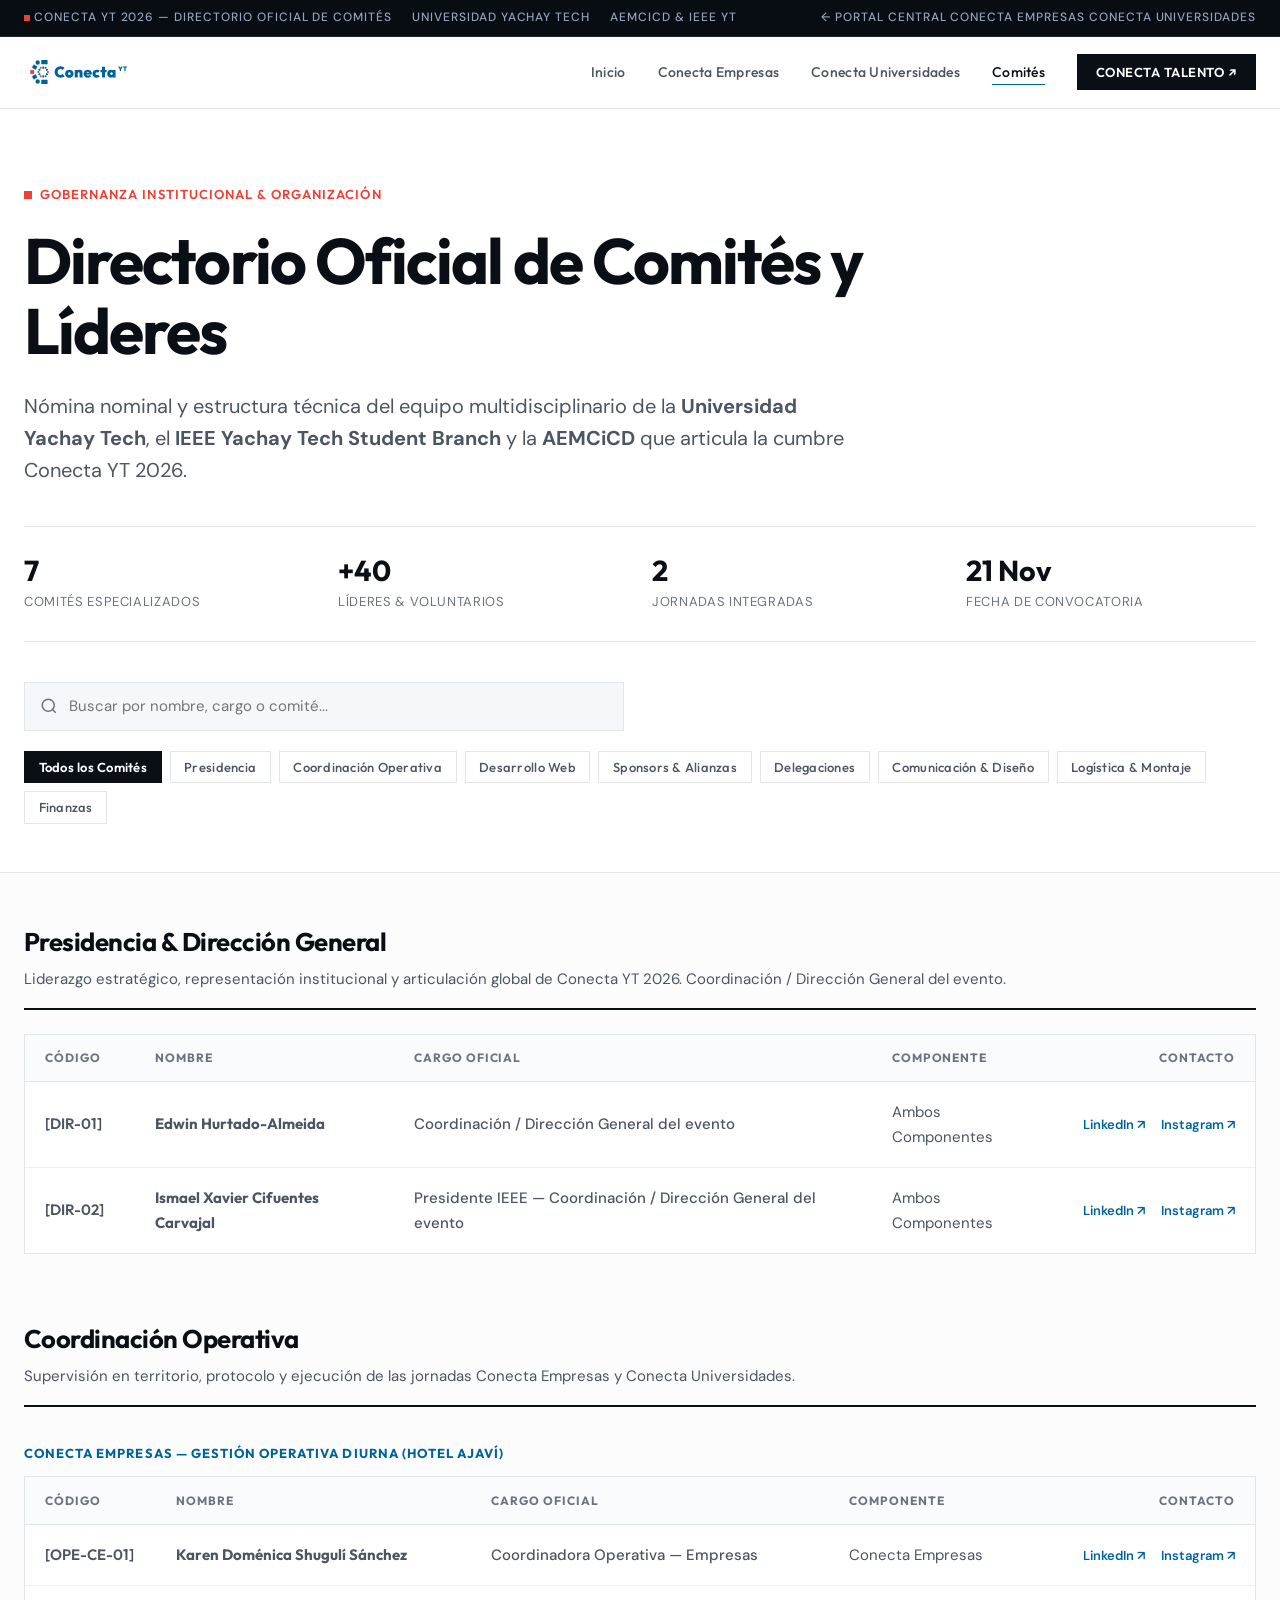
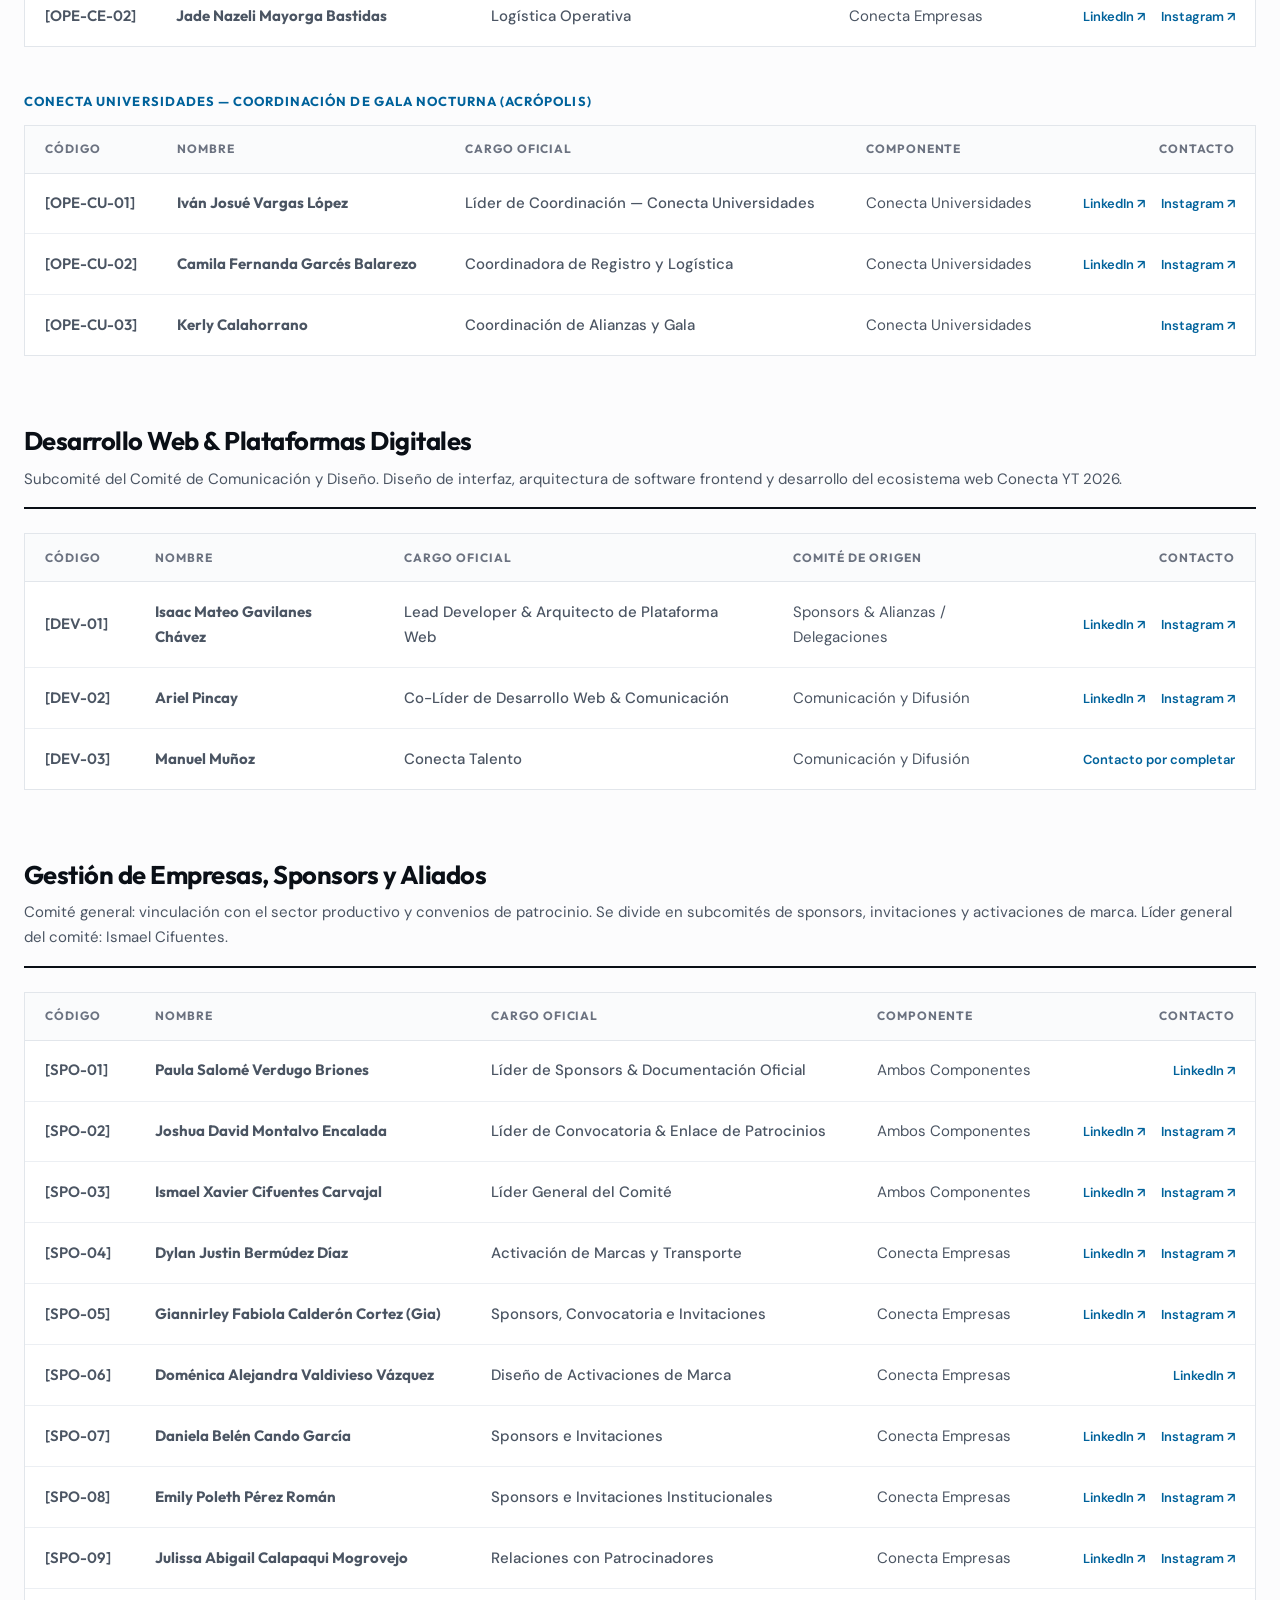
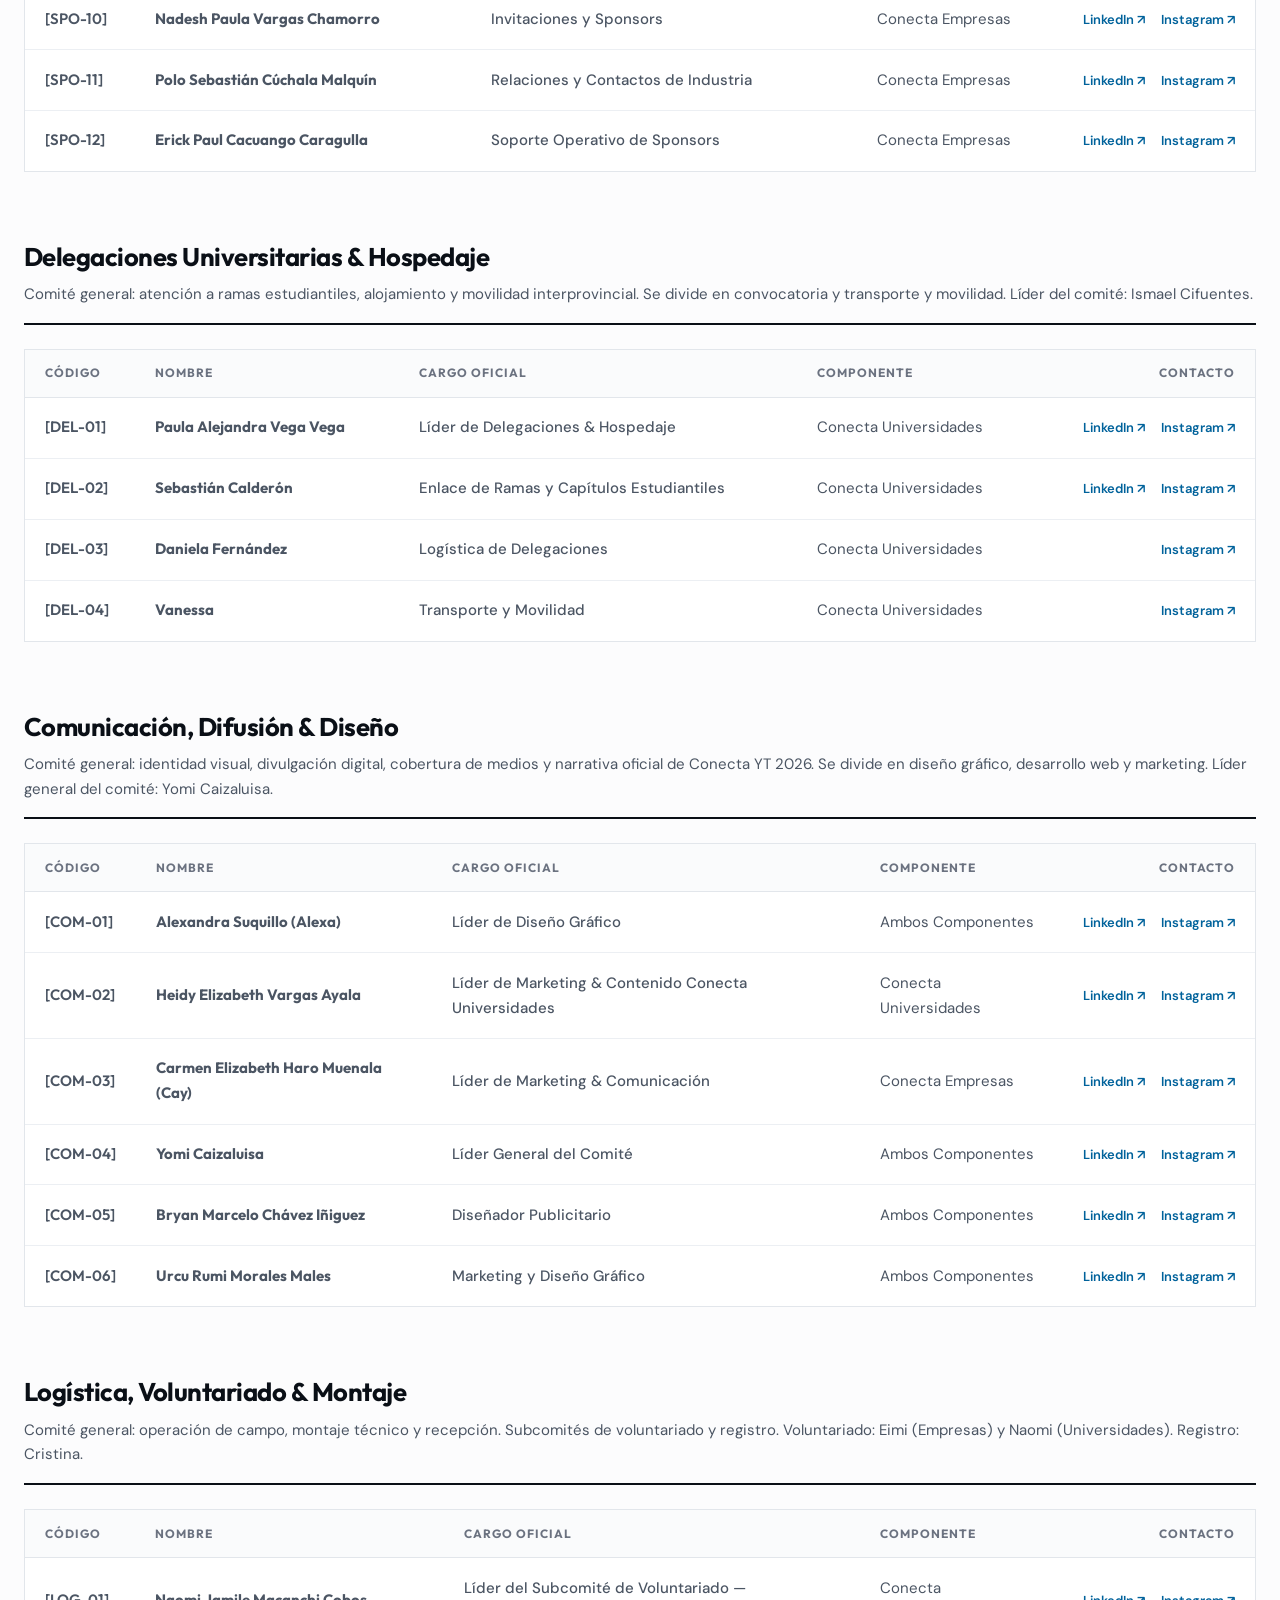
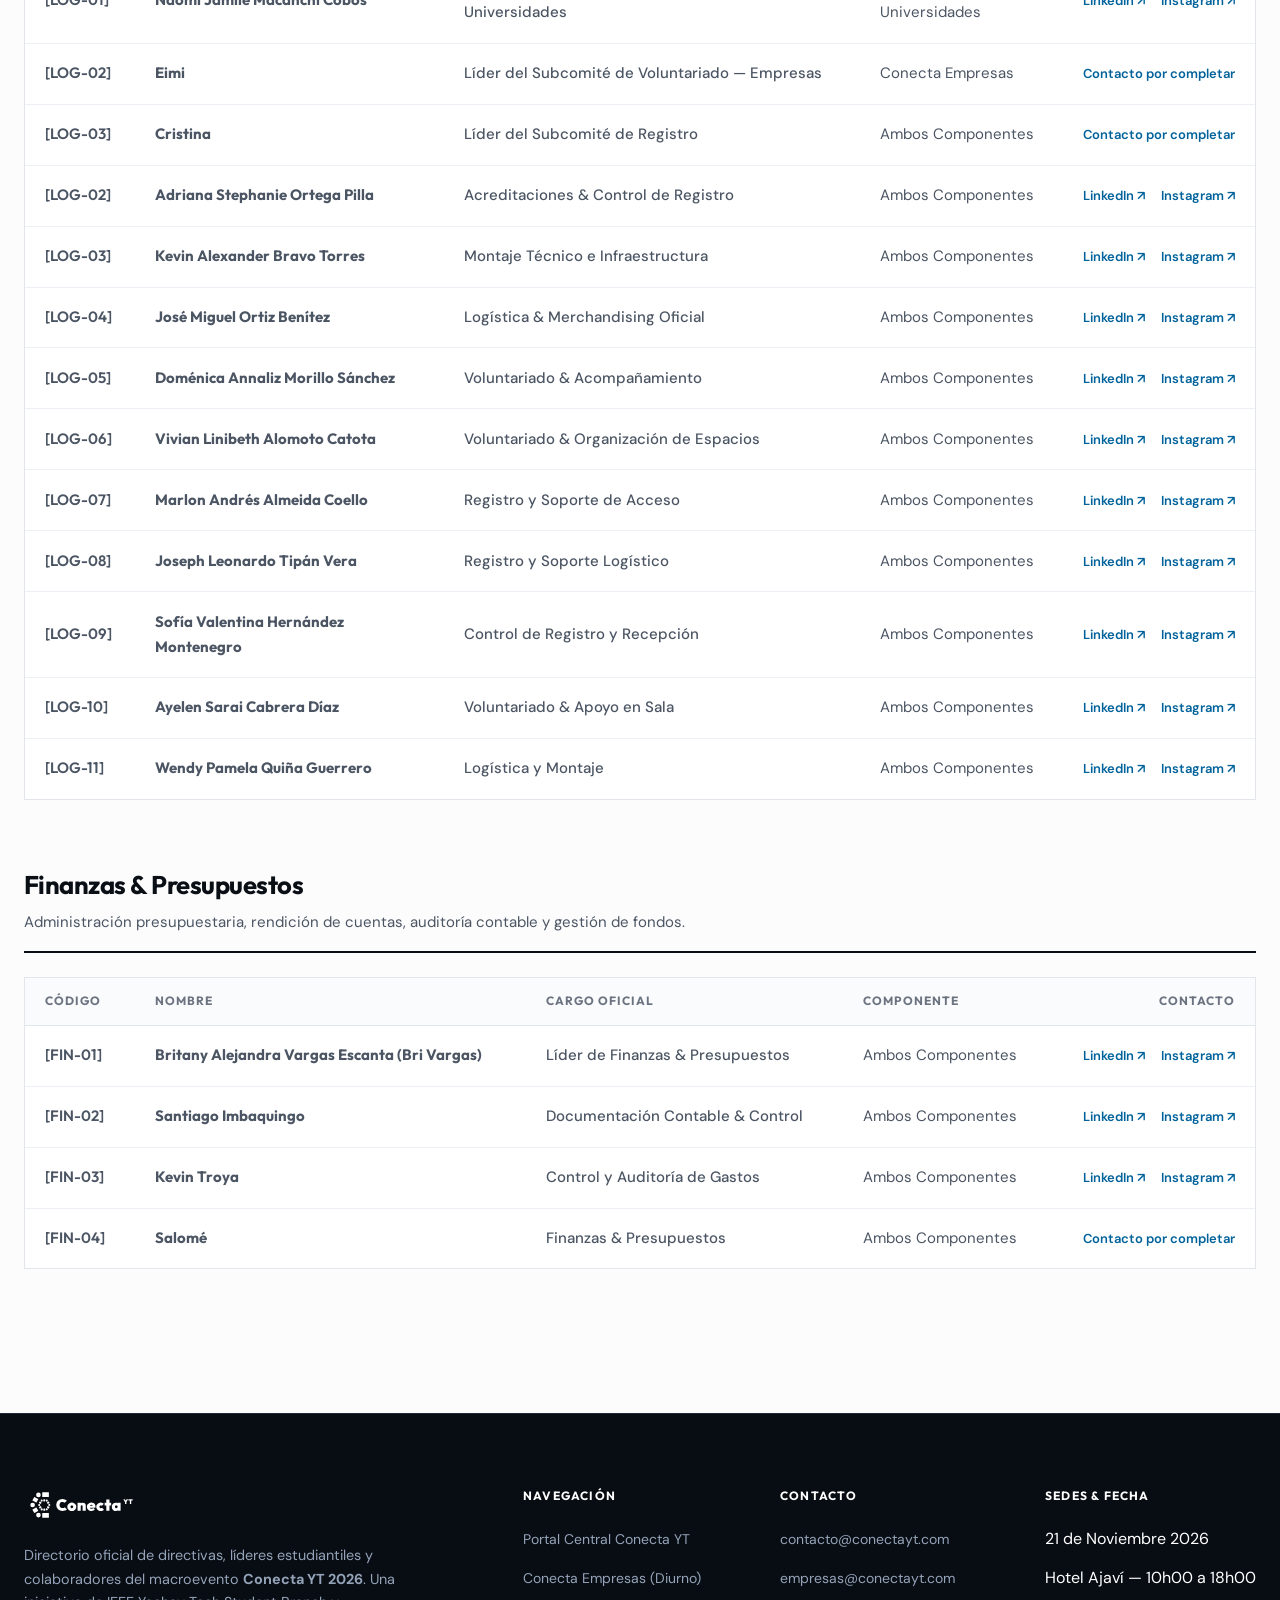
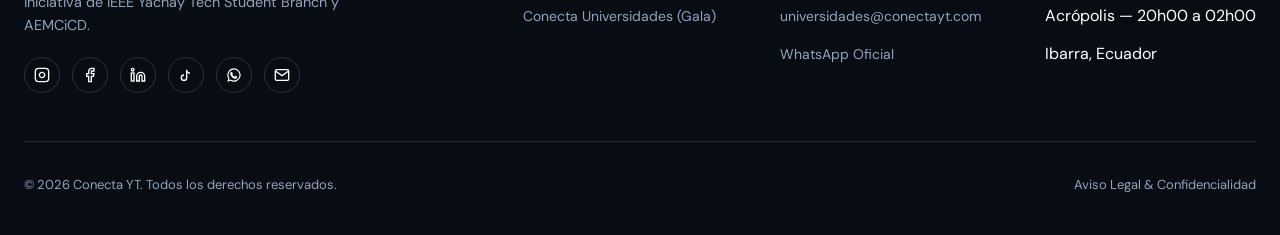
==== commit 428bfc9e: "feat: logos de auspiciantes en partners, SEO y contenidos" ====
--- a/comites/index.html
+++ b/comites/index.html
@@ -3,8 +3,9 @@
 <head>
   <meta charset="UTF-8">
   <meta name="viewport" content="width=device-width, initial-scale=1.0">
-  <title>Directorio de Comités Organizadores | Conecta IEEE YT 2026</title>
-  <meta name="description" content="Nómina oficial y directorio de los comités organizadores de Conecta IEEE YT 2026. Liderazgo estudiantil, desarrollo web, sponsors, logística y finanzas.">
+  <title>Directorio de Comités Organizadores | Conecta YT 2026</title>
+  <meta name="description" content="Nómina oficial y directorio de los comités organizadores de Conecta YT 2026. Liderazgo estudiantil, desarrollo web, sponsors, logística y finanzas.">
+  <meta name="robots" content="noindex, nofollow">
   <meta name="theme-color" content="#080d14">
   <link rel="icon" type="image/svg+xml" href="../assets/logos/svg/favicon/conectayt_fav.svg">
   <link rel="preconnect" href="https://fonts.googleapis.com">
@@ -22,7 +23,7 @@
       <div class="meta-ticker-left">
         <span class="meta-ticker-item">
           <span class="meta-ticker-dot"></span>
-          Conecta IEEE YT 2026 — Directorio Oficial de Comités
+          Conecta YT 2026 — Directorio Oficial de Comités
         </span>
         <span class="meta-ticker-item">Universidad Yachay Tech</span>
         <span class="meta-ticker-item">AEMCiCD &amp; IEEE YT</span>
@@ -38,8 +39,8 @@
   <!-- ===================== ENCABEZADO / NAVBAR ===================== -->
   <header class="site-header" id="top">
     <div class="header-inner">
-      <a class="brand" href="../index.html" aria-label="Conecta IEEE YT 2026, inicio">
-        <img class="brand-logo-img" src="../assets/logos/svg/Conecta YT/conectayt_logo_hcolor.svg" alt="Conecta IEEE YT 2026" width="220" height="42">
+      <a class="brand" href="../index.html" aria-label="Conecta YT 2026, inicio">
+        <img class="brand-logo-img" src="../assets/logos/svg/Conecta YT/conectayt_logo_hcolor.svg" alt="Conecta YT 2026" width="220" height="42">
       </a>
 
       <button type="button" class="nav-toggle" id="navToggle" aria-label="Abrir menú de navegación" aria-controls="primaryNav" aria-expanded="false">
@@ -52,7 +53,7 @@
           <li><a href="../empresas/index.html">Conecta Empresas</a></li>
           <li><a href="../universidades/index.html">Conecta Universidades</a></li>
           <li><a href="index.html" class="active">Comités</a></li>
-          <li><a class="nav-cta" href="../universidades/index.html">Acreditación Oficial ↗</a></li>
+          <li><a class="nav-cta" href="https://talento.conectayt.com" target="_blank" rel="noopener">Conecta Talento ↗</a></li>
         </ul>
       </nav>
     </div>
@@ -65,7 +66,7 @@
         <p class="eyebrow-team">Gobernanza Institucional &amp; Organización</p>
         <h1>Directorio Oficial de Comités y Líderes</h1>
         <p class="hero-lead-team">
-          Nómina nominal y estructura técnica del equipo multidisciplinario de la <strong>Universidad Yachay Tech</strong>, el <strong>IEEE Yachay Tech Student Branch</strong> y la <strong>AEMCiCD</strong> que articula la cumbre Conecta IEEE YT 2026.
+          Nómina nominal y estructura técnica del equipo multidisciplinario de la <strong>Universidad Yachay Tech</strong>, el <strong>IEEE Yachay Tech Student Branch</strong> y la <strong>AEMCiCD</strong> que articula la cumbre Conecta YT 2026.
         </p>
 
         <!-- Cifras de resumen -->
@@ -119,7 +120,7 @@
         <div class="committee-section-header">
           <div class="committee-section-title-wrap">
             <h2>Presidencia &amp; Dirección General</h2>
-            <p class="committee-section-desc">Liderazgo estratégico, representación institucional y articulación global de Conecta IEEE YT 2026.</p>
+            <p class="committee-section-desc">Liderazgo estratégico, representación institucional y articulación global de Conecta YT 2026. Coordinación / Dirección General del evento.</p>
           </div>
         </div>
 
@@ -135,15 +136,27 @@
               </tr>
             </thead>
             <tbody>
-              <tr class="roster-row" data-name="edwin hurtado-almeida" data-role="líder general de coordinación operativa" data-committee="presidencia">
+              <tr class="roster-row" data-name="edwin hurtado-almeida" data-role="coordinación / dirección general del evento" data-committee="presidencia">
                 <td class="col-code">[DIR-01]</td>
                 <td class="col-name">Edwin Hurtado-Almeida</td>
-                <td class="col-role">Líder General de Coordinación Operativa</td>
+                <td class="col-role">Coordinación / Dirección General del evento</td>
                 <td class="col-scope">Ambos Componentes</td>
                 <td class="col-links">
                   <div class="links-group">
                     <a href="https://www.linkedin.com/in/hurtaedu/" target="_blank" rel="noopener" class="text-link-social">LinkedIn ↗</a>
                     <a href="https://www.instagram.com/soeduit/" target="_blank" rel="noopener" class="text-link-social">Instagram ↗</a>
+                  </div>
+                </td>
+              </tr>
+              <tr class="roster-row" data-name="ismael xavier cifuentes carvajal" data-role="presidente ieee / coordinación dirección general del evento" data-committee="presidencia">
+                <td class="col-code">[DIR-02]</td>
+                <td class="col-name">Ismael Xavier Cifuentes Carvajal</td>
+                <td class="col-role">Presidente IEEE — Coordinación / Dirección General del evento</td>
+                <td class="col-scope">Ambos Componentes</td>
+                <td class="col-links">
+                  <div class="links-group">
+                    <a href="https://www.linkedin.com/in/ismael-cifuentes-719323330?utm_source=share_via&utm_content=profile&utm_medium=android_app" target="_blank" rel="noopener" class="text-link-social">LinkedIn ↗</a>
+                    <a href="https://www.instagram.com/is.cifuentess?igsh=d3JwbXJ4Yjgycnls" target="_blank" rel="noopener" class="text-link-social">Instagram ↗</a>
                   </div>
                 </td>
               </tr>
@@ -187,20 +200,8 @@
                   </div>
                 </td>
               </tr>
-              <tr class="roster-row" data-name="sheyla dayana arteaga angulo" data-role="gestión operativa y registro" data-committee="operativa">
+              <tr class="roster-row" data-name="jade nazeli mayorga bastidas" data-role="logística operativa" data-committee="operativa">
                 <td class="col-code">[OPE-CE-02]</td>
-                <td class="col-name">Sheyla Dayana Arteaga Angulo</td>
-                <td class="col-role">Gestión Operativa y Registro</td>
-                <td class="col-scope">Conecta Empresas</td>
-                <td class="col-links">
-                  <div class="links-group">
-                    <a href="https://www.linkedin.com/in/sheyla-arteaga-angulo-2619712a4?utm_source=share_via&utm_content=profile&utm_medium=android_app" target="_blank" rel="noopener" class="text-link-social">LinkedIn ↗</a>
-                    <a href="https://www.instagram.com/sheyla_arteaga1?igsh=MXJ5aXk1MXg2eG52ag==" target="_blank" rel="noopener" class="text-link-social">Instagram ↗</a>
-                  </div>
-                </td>
-              </tr>
-              <tr class="roster-row" data-name="jade nazeli mayorga bastidas" data-role="logística operativa" data-committee="operativa">
-                <td class="col-code">[OPE-CE-03]</td>
                 <td class="col-name">Jade Nazeli Mayorga Bastidas</td>
                 <td class="col-role">Logística Operativa</td>
                 <td class="col-scope">Conecta Empresas</td>
@@ -208,17 +209,6 @@
                   <div class="links-group">
                     <a href="https://www.linkedin.com/in/jade-mayorga-715873322?utm_source=share_via&utm_content=profile&utm_medium=android_app" target="_blank" rel="noopener" class="text-link-social">LinkedIn ↗</a>
                     <a href="https://www.instagram.com/jademayorgaa" target="_blank" rel="noopener" class="text-link-social">Instagram ↗</a>
-                  </div>
-                </td>
-              </tr>
-              <tr class="roster-row" data-name="camila alvarado" data-role="asistencia operativa" data-committee="operativa">
-                <td class="col-code">[OPE-CE-04]</td>
-                <td class="col-name">Camila Alvarado</td>
-                <td class="col-role">Asistencia Operativa</td>
-                <td class="col-scope">Conecta Empresas</td>
-                <td class="col-links">
-                  <div class="links-group">
-                    <a href="https://www.instagram.com/cami_alvaradop" target="_blank" rel="noopener" class="text-link-social">Instagram ↗</a>
                   </div>
                 </td>
               </tr>
@@ -275,28 +265,17 @@
                   </div>
                 </td>
               </tr>
-              <tr class="roster-row" data-name="carlos castro / ariel calderón (óptica chapter)" data-role="coordinación de capítulos &amp; montaje tecnológico" data-committee="operativa">
-                <td class="col-code">[OPE-CU-04]</td>
-                <td class="col-name">Carlos Castro / Ariel Calderón (Óptica Chapter)</td>
-                <td class="col-role">Coordinación de Capítulos &amp; Montaje Tecnológico</td>
-                <td class="col-scope">Conecta Universidades</td>
-                <td class="col-links">
-                  <div class="links-group">
-                    <a href="https://www.instagram.com/optica_yachaytech" target="_blank" rel="noopener" class="text-link-social">Instagram ↗</a>
-                  </div>
-                </td>
-              </tr>
             </tbody>
           </table>
         </div>
       </section>
 
-      <!-- 3. DESARROLLO WEB & PLATAFORMAS (UBICADO DEBAJO DE COORDINACIÓN OPERATIVA) -->
+      <!-- 3. DESARROLLO WEB & PLATAFORMAS (SUBCOMITÉ DE COMUNICACIÓN Y DISEÑO) -->
       <section class="committee-section-block" id="desarrollo-web" data-category="desarrollo-web">
         <div class="committee-section-header">
           <div class="committee-section-title-wrap">
             <h2>Desarrollo Web &amp; Plataformas Digitales</h2>
-            <p class="committee-section-desc">Diseño de interfaz, arquitectura de software frontend y desarrollo del ecosistema web Conecta IEEE YT 2026.</p>
+            <p class="committee-section-desc">Subcomité del Comité de Comunicación y Diseño. Diseño de interfaz, arquitectura de software frontend y desarrollo del ecosistema web Conecta YT 2026.</p>
           </div>
         </div>
 
@@ -336,6 +315,17 @@
                   </div>
                 </td>
               </tr>
+              <tr class="roster-row" data-name="manuel muñoz" data-role="conecta talento" data-committee="desarrollo-web">
+                <td class="col-code">[DEV-03]</td>
+                <td class="col-name">Manuel Muñoz</td>
+                <td class="col-role">Conecta Talento</td>
+                <td class="col-scope">Comunicación y Difusión</td>
+                <td class="col-links">
+                  <div class="links-group">
+                    <span class="text-link-social">Contacto por completar</span>
+                  </div>
+                </td>
+              </tr>
             </tbody>
           </table>
         </div>
@@ -346,7 +336,7 @@
         <div class="committee-section-header">
           <div class="committee-section-title-wrap">
             <h2>Gestión de Empresas, Sponsors y Aliados</h2>
-            <p class="committee-section-desc">Vinculación con el sector productivo, formalización de convenios de patrocinio e invitaciones corporativas.</p>
+            <p class="committee-section-desc">Comité general: vinculación con el sector productivo y convenios de patrocinio. Se divide en subcomités de sponsors, invitaciones y activaciones de marca. Líder general del comité: Ismael Cifuentes.</p>
           </div>
         </div>
 
@@ -385,11 +375,11 @@
                   </div>
                 </td>
               </tr>
-              <tr class="roster-row" data-name="ismael xavier cifuentes carvajal" data-role="líder de gestión de empresas y delegaciones" data-committee="sponsors">
+              <tr class="roster-row" data-name="ismael xavier cifuentes carvajal" data-role="líder general del comité" data-committee="sponsors">
                 <td class="col-code">[SPO-03]</td>
                 <td class="col-name">Ismael Xavier Cifuentes Carvajal</td>
-                <td class="col-role">Líder de Gestión de Empresas y Delegaciones</td>
-                <td class="col-scope">Conecta Empresas</td>
+                <td class="col-role">Líder General del Comité</td>
+                <td class="col-scope">Ambos Componentes</td>
                 <td class="col-links">
                   <div class="links-group">
                     <a href="https://www.linkedin.com/in/ismael-cifuentes-719323330?utm_source=share_via&utm_content=profile&utm_medium=android_app" target="_blank" rel="noopener" class="text-link-social">LinkedIn ↗</a>
@@ -514,7 +504,7 @@
         <div class="committee-section-header">
           <div class="committee-section-title-wrap">
             <h2>Delegaciones Universitarias &amp; Hospedaje</h2>
-            <p class="committee-section-desc">Atención a ramas estudiantiles IEEE, coordinación de alojamiento y movilidad interprovincial.</p>
+            <p class="committee-section-desc">Comité general: atención a ramas estudiantiles, alojamiento y movilidad interprovincial. Se divide en convocatoria y transporte y movilidad. Líder del comité: Ismael Cifuentes.</p>
           </div>
         </div>
 
@@ -586,7 +576,7 @@
         <div class="committee-section-header">
           <div class="committee-section-title-wrap">
             <h2>Comunicación, Difusión &amp; Diseño</h2>
-            <p class="committee-section-desc">Identidad visual, divulgación digital, cobertura de medios y narrativa oficial de Conecta IEEE YT 2026.</p>
+            <p class="committee-section-desc">Comité general: identidad visual, divulgación digital, cobertura de medios y narrativa oficial de Conecta YT 2026. Se divide en diseño gráfico, desarrollo web y marketing. Líder general del comité: Yomi Caizaluisa.</p>
           </div>
         </div>
 
@@ -638,10 +628,10 @@
                   </div>
                 </td>
               </tr>
-              <tr class="roster-row" data-name="yomi caizaluisa" data-role="líder de medios y relaciones públicas" data-committee="comunicacion">
+              <tr class="roster-row" data-name="yomi caizaluisa" data-role="líder general del comité" data-committee="comunicacion">
                 <td class="col-code">[COM-04]</td>
                 <td class="col-name">Yomi Caizaluisa</td>
-                <td class="col-role">Líder de Medios y Relaciones Públicas</td>
+                <td class="col-role">Líder General del Comité</td>
                 <td class="col-scope">Ambos Componentes</td>
                 <td class="col-links">
                   <div class="links-group">
@@ -684,7 +674,7 @@
         <div class="committee-section-header">
           <div class="committee-section-title-wrap">
             <h2>Logística, Voluntariado &amp; Montaje</h2>
-            <p class="committee-section-desc">Operación de campo, montaje técnico, recepción de invitados y coordinación del cuerpo de voluntarios.</p>
+            <p class="committee-section-desc">Comité general: operación de campo, montaje técnico y recepción. Subcomités de voluntariado y registro. Voluntariado: Eimi (Empresas) y Naomi (Universidades). Registro: Cristina.</p>
           </div>
         </div>
 
@@ -700,15 +690,38 @@
               </tr>
             </thead>
             <tbody>
-              <tr class="roster-row" data-name="naomi jamile macanchi cobos" data-role="líder de voluntariado &amp; logística" data-committee="logistica">
+              <tr class="roster-row" data-name="naomi jamile macanchi cobos" data-role="líder del subcomité de voluntariado — universidades" data-committee="logistica">
                 <td class="col-code">[LOG-01]</td>
                 <td class="col-name">Naomi Jamile Macanchi Cobos</td>
-                <td class="col-role">Líder de Voluntariado &amp; Logística</td>
-                <td class="col-scope">Ambos Componentes</td>
+                <td class="col-role">Líder del Subcomité de Voluntariado — Universidades</td>
+                <td class="col-scope">Conecta Universidades</td>
                 <td class="col-links">
                   <div class="links-group">
                     <a href="https://www.linkedin.com/in/naomi-macanchi" target="_blank" rel="noopener" class="text-link-social">LinkedIn ↗</a>
                     <a href="https://www.instagram.com/naomi_macanchi" target="_blank" rel="noopener" class="text-link-social">Instagram ↗</a>
+                  </div>
+                </td>
+              </tr>
+              <!-- ponytail: filas Eimi/Cristina/Salomé/Manuel con solo nombre disponible; completar apellido y links cuando los pasen -->
+              <tr class="roster-row" data-name="eimi" data-role="líder del subcomité de voluntariado — empresas" data-committee="logistica">
+                <td class="col-code">[LOG-02]</td>
+                <td class="col-name">Eimi</td>
+                <td class="col-role">Líder del Subcomité de Voluntariado — Empresas</td>
+                <td class="col-scope">Conecta Empresas</td>
+                <td class="col-links">
+                  <div class="links-group">
+                    <span class="text-link-social">Contacto por completar</span>
+                  </div>
+                </td>
+              </tr>
+              <tr class="roster-row" data-name="cristina" data-role="líder del subcomité de registro" data-committee="logistica">
+                <td class="col-code">[LOG-03]</td>
+                <td class="col-name">Cristina</td>
+                <td class="col-role">Líder del Subcomité de Registro</td>
+                <td class="col-scope">Ambos Componentes</td>
+                <td class="col-links">
+                  <div class="links-group">
+                    <span class="text-link-social">Contacto por completar</span>
                   </div>
                 </td>
               </tr>
@@ -894,6 +907,17 @@
                   </div>
                 </td>
               </tr>
+              <tr class="roster-row" data-name="salomé" data-role="finanzas &amp; presupuestos" data-committee="finanzas">
+                <td class="col-code">[FIN-04]</td>
+                <td class="col-name">Salomé</td>
+                <td class="col-role">Finanzas &amp; Presupuestos</td>
+                <td class="col-scope">Ambos Componentes</td>
+                <td class="col-links">
+                  <div class="links-group">
+                    <span class="text-link-social">Contacto por completar</span>
+                  </div>
+                </td>
+              </tr>
             </tbody>
           </table>
         </div>
@@ -913,9 +937,9 @@
     <div class="footer-inner">
       <div class="footer-top">
         <div class="footer-brand-col">
-          <img class="footer-logo-img" src="../assets/logos/svg/Conecta YT/conectayt_logo_hblanco.svg" alt="Conecta IEEE YT 2026" width="220" height="42">
+          <img class="footer-logo-img" src="../assets/logos/svg/Conecta YT/conectayt_logo_hblanco.svg" alt="Conecta YT 2026" width="220" height="42">
           <p class="footer-lead">
-            Directorio oficial de directivas, líderes estudiantiles y colaboradores del macroevento <strong>Conecta IEEE YT 2026</strong>. Una iniciativa de IEEE Yachay Tech Student Branch y AEMCiCD.
+            Directorio oficial de directivas, líderes estudiantiles y colaboradores del macroevento <strong>Conecta YT 2026</strong>. Una iniciativa de IEEE Yachay Tech Student Branch y AEMCiCD.
           </p>
           <div class="footer-social-row" style="display:flex;gap:0.75rem;margin-top:1.25rem;flex-wrap:wrap;">
             <a href="https://www.instagram.com/conectayt/" target="_blank" rel="noopener" class="social-icon-btn" aria-label="Instagram">
@@ -931,7 +955,7 @@
               <svg width="16" height="16" viewBox="0 0 24 24" fill="none" stroke="currentColor" stroke-width="2"><path d="M9 12a4 4 0 1 0 4 4V4a5 5 0 0 0 5 5"/></svg>
             </a>
             <a href="https://wa.me/593987278018" target="_blank" rel="noopener" class="social-icon-btn" aria-label="WhatsApp">
-              <svg width="16" height="16" viewBox="0 0 24 24" fill="none" stroke="currentColor" stroke-width="2"><path d="M21 11.5a8.38 8.38 0 0 1-.9 3.8 8.5 8.5 0 0 1-7.6 4.7 8.38 8.38 0 0 1-3.8-.9L3 21l1.9-5.7a8.38 8.38 0 0 1-.9-3.8 8.5 8.5 0 0 1 4.7-7.6 8.38 8.38 0 0 1 3.8-.9h.5a8.48 8.48 0 0 1 8 8v.5z"/></svg>
+              <svg width="16" height="16" viewBox="0 0 24 24" fill="currentColor" aria-hidden="true"><path d="M12 2a10 10 0 0 0-8.6 15.1L2 22l5-1.3A10 10 0 1 0 12 2zm0 18.2a8.2 8.2 0 0 1-4.2-1.1l-.3-.2-3 .8.8-2.9-.2-.3A8.2 8.2 0 1 1 12 20.2zm4.6-6.1c-.3-.1-1.5-.7-1.7-.8s-.4-.1-.6.1-.7.8-.8 1-.3.2-.5.1a6.7 6.7 0 0 1-2-1.2 7.5 7.5 0 0 1-1.4-1.7c-.1-.3 0-.4.1-.5l.4-.5c.1-.2.1-.3 0-.5L9.4 7.9c-.3-.6-.5-.5-.7-.5h-.6c-.2 0-.5.2-.8.4-.3.3-1 1-1 2.5s1.1 2.9 1.2 3.1a11 11 0 0 0 4.2 3.7c.6.2 1 .4 1.4.5.6.2 1.1.2 1.5.1.5-.1 1.5-.6 1.7-1.2.2-.6.2-1.1.1-1.2 0-.1-.2-.1-.5-.3z"/></svg>
             </a>
             <a href="mailto:contacto@conectayt.com" class="social-icon-btn" aria-label="Correo de Contacto">
               <svg width="16" height="16" viewBox="0 0 24 24" fill="none" stroke="currentColor" stroke-width="2"><path d="M4 4h16c1.1 0 2 .9 2 2v12c0 1.1-.9 2-2 2H4c-1.1 0-2-.9-2-2V6c0-1.1.9-2 2-2z"/><polyline points="22,6 12,13 2,6"/></svg>
@@ -971,7 +995,7 @@
 
       <div class="footer-bottom">
         <div>
-          <span>&copy; 2026 Conecta IEEE YT. Todos los derechos reservados.</span>
+          <span>&copy; 2026 Conecta YT. Todos los derechos reservados.</span>
         </div>
         <div>
           <a href="../index.html">Aviso Legal &amp; Confidencialidad</a>
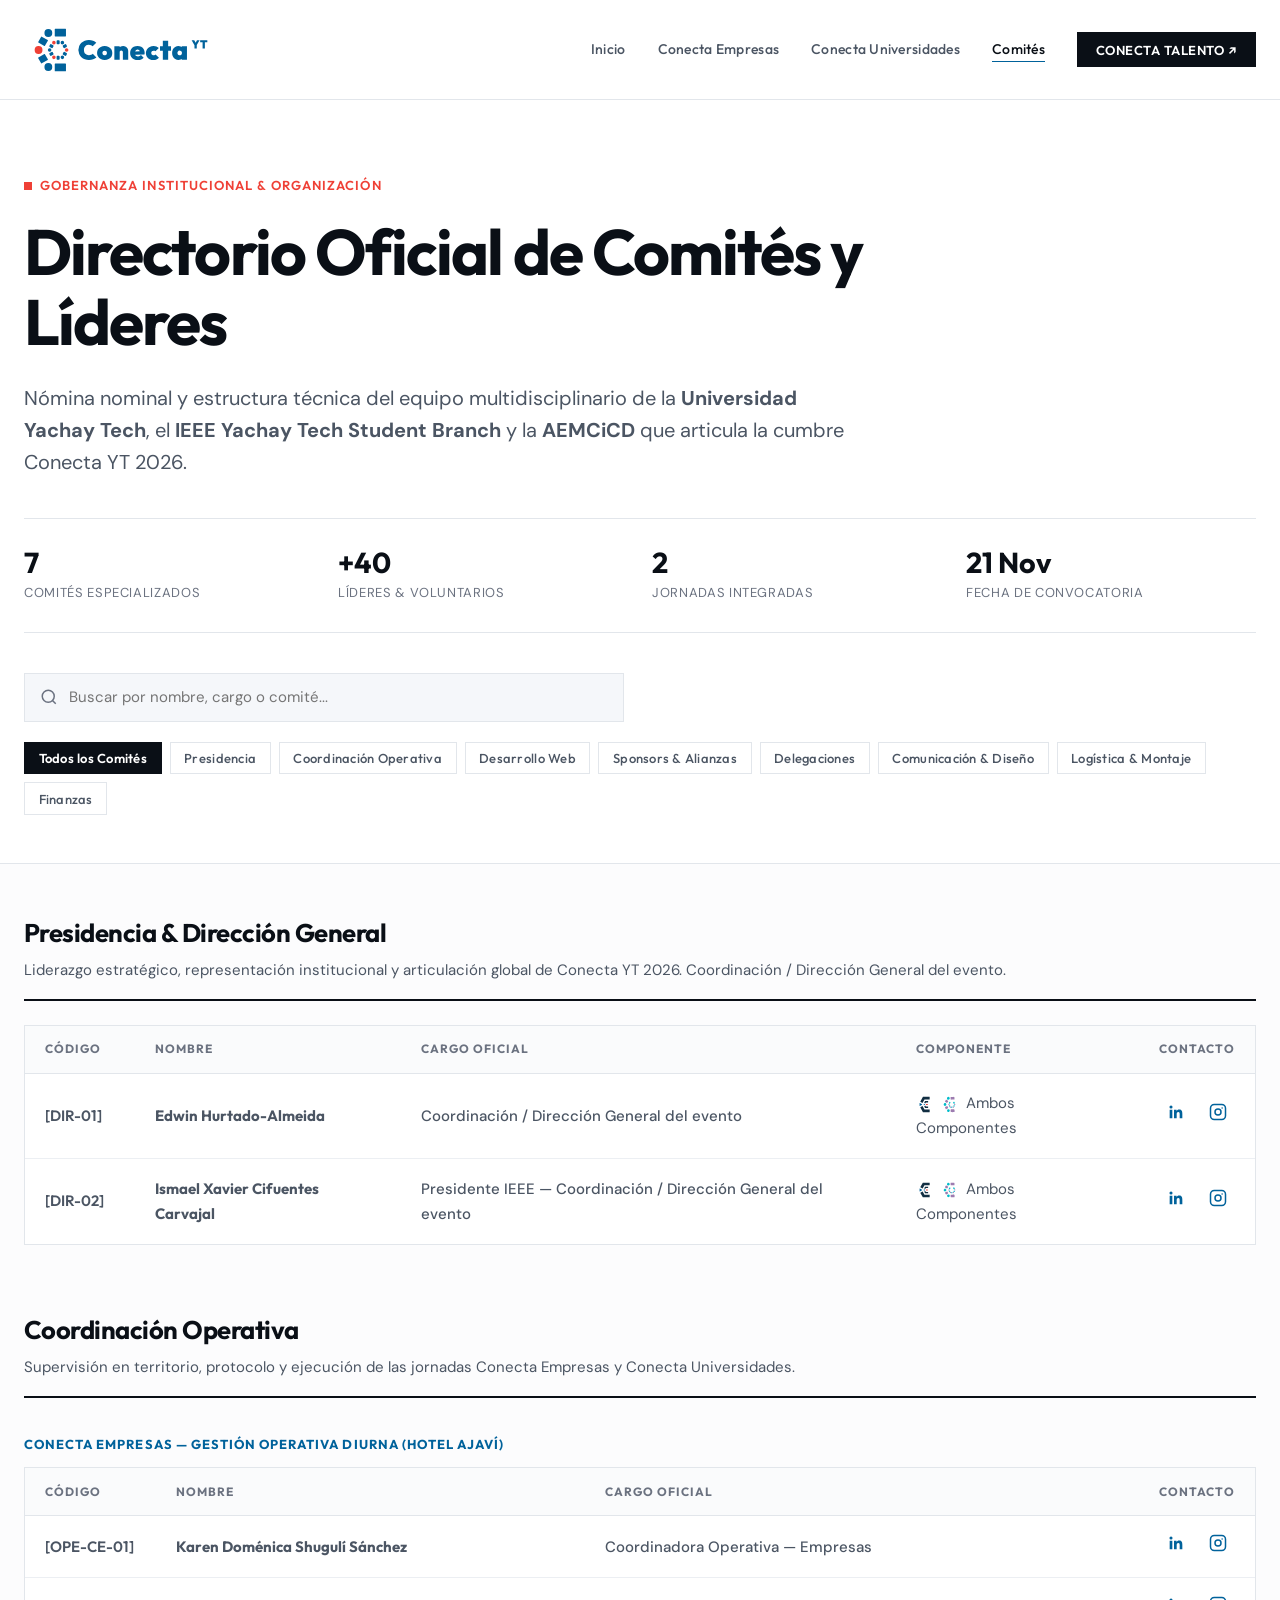
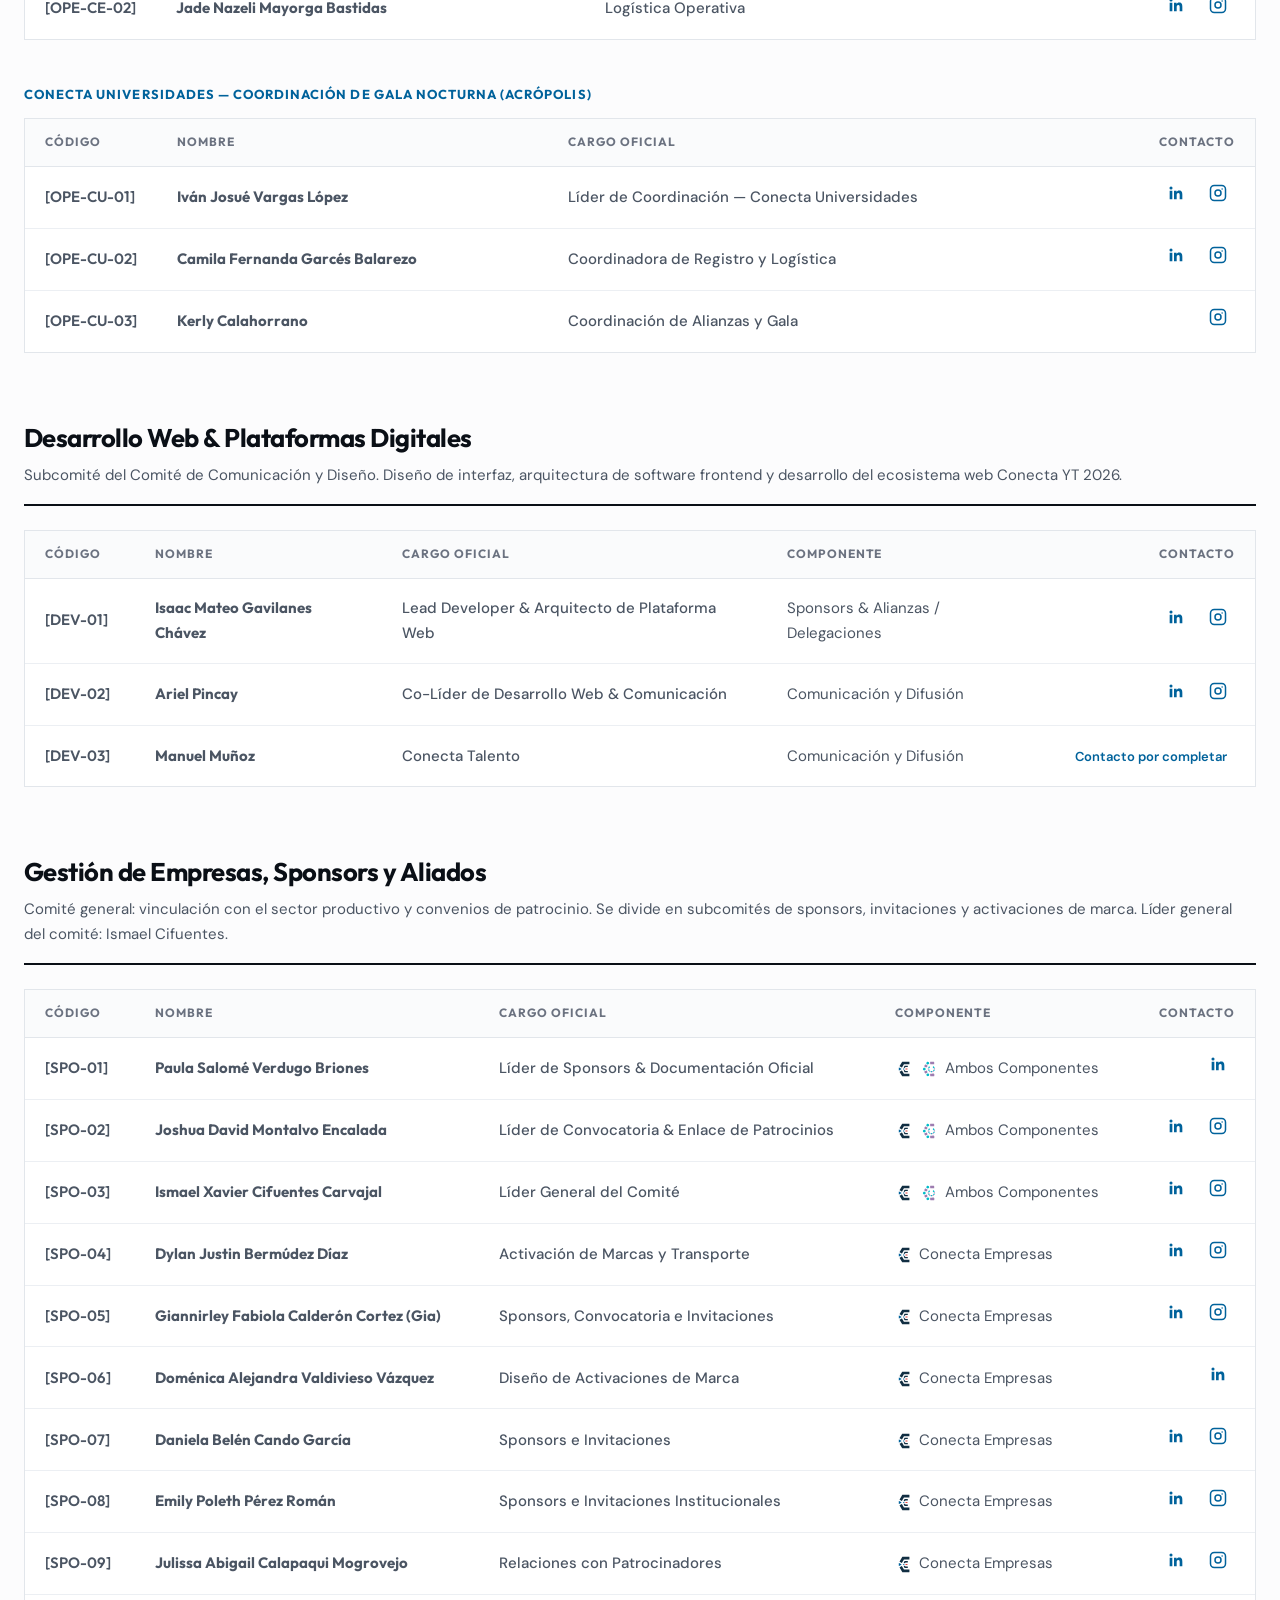
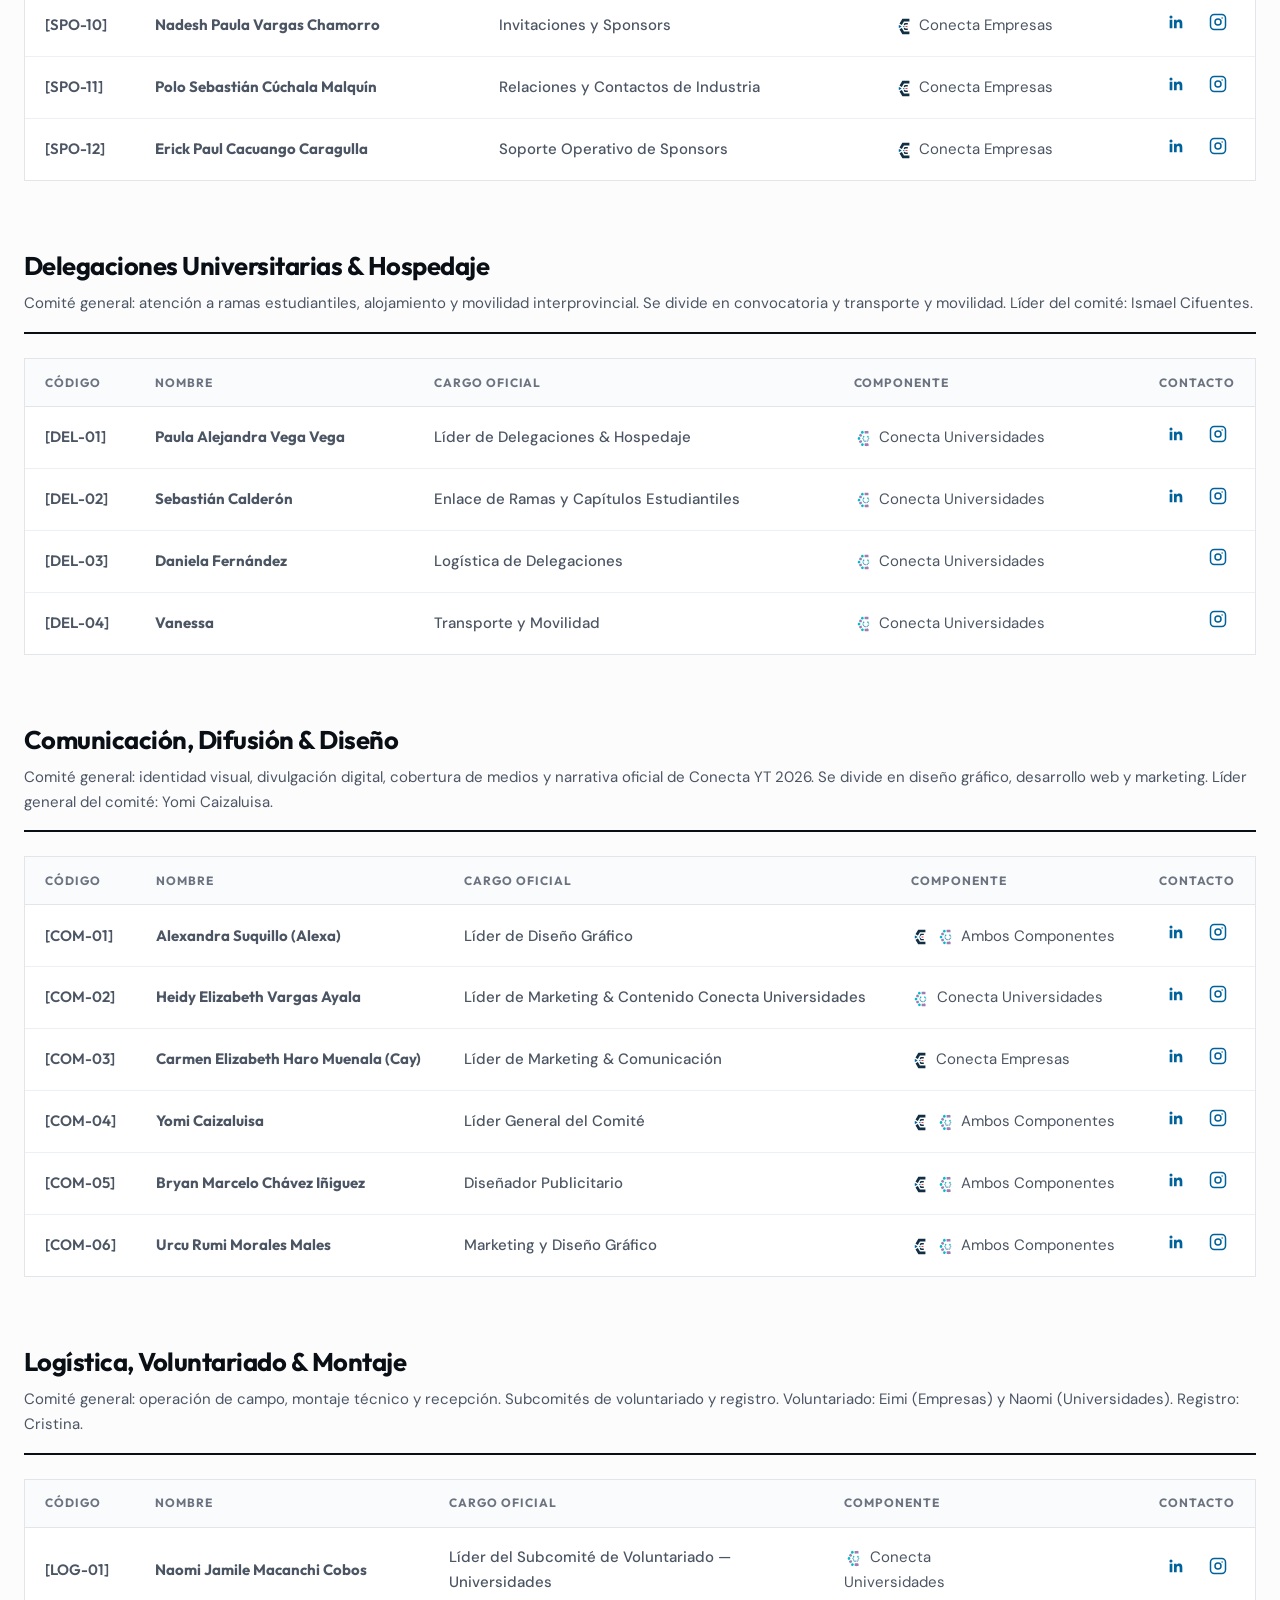
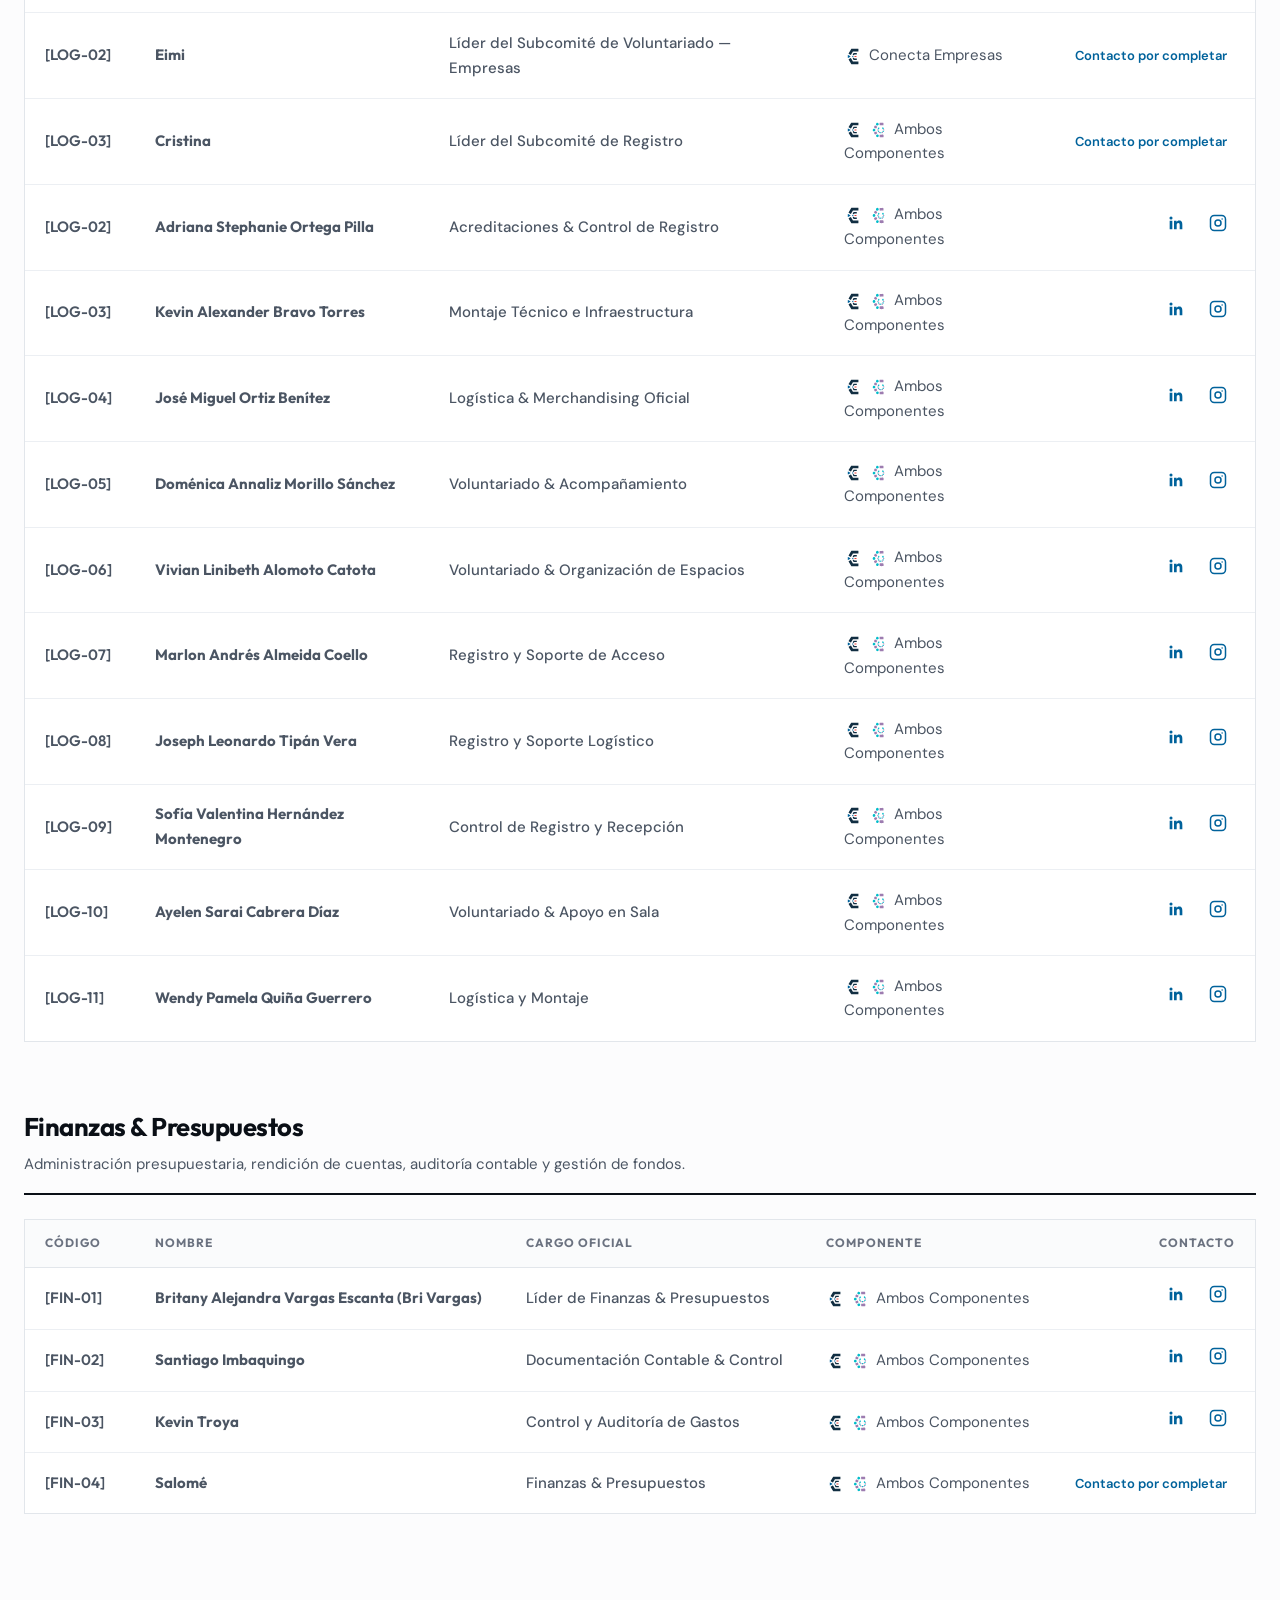
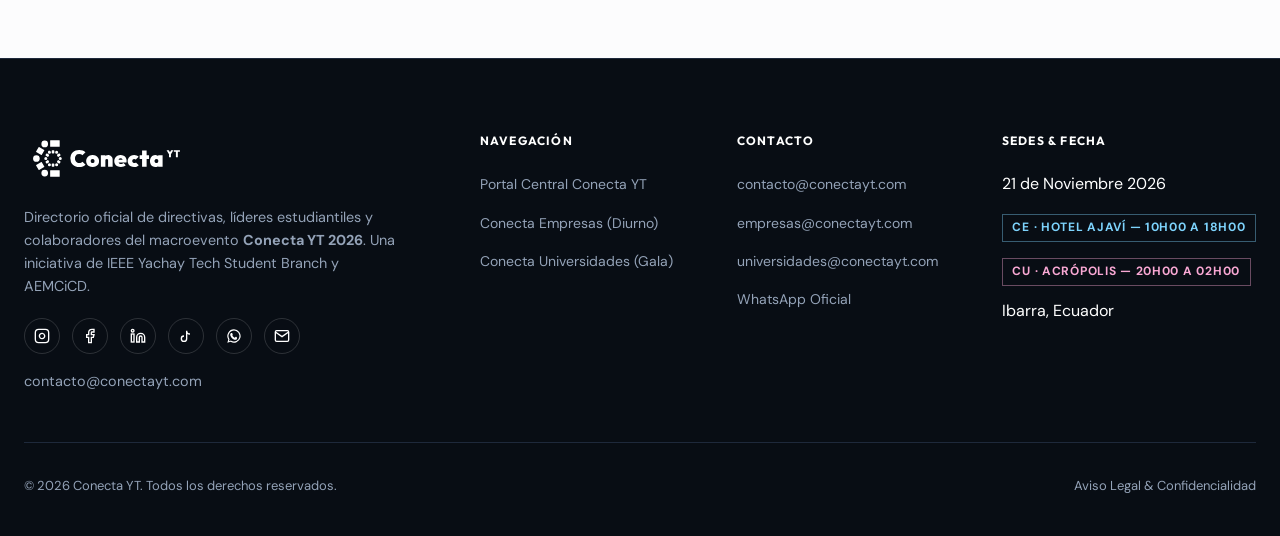
==== commit 58b853e0: "feat: aplicar observaciones PDF (logos, countdown, acentos CE, radios, directorio)" ====
--- a/comites/index.html
+++ b/comites/index.html
@@ -17,25 +17,6 @@
 
   <a class="skip-link" href="#contenido">Saltar al contenido</a>
 
-  <!-- ===================== TICKER METADATOS ===================== -->
-  <aside class="meta-ticker-bar" aria-label="Metadatos oficiales del directorio">
-    <div class="meta-ticker-inner">
-      <div class="meta-ticker-left">
-        <span class="meta-ticker-item">
-          <span class="meta-ticker-dot"></span>
-          Conecta YT 2026 — Directorio Oficial de Comités
-        </span>
-        <span class="meta-ticker-item">Universidad Yachay Tech</span>
-        <span class="meta-ticker-item">AEMCiCD &amp; IEEE YT</span>
-      </div>
-      <div class="meta-ticker-right">
-        <a href="../index.html">← Portal Central</a>
-        <a href="../empresas/index.html">Conecta Empresas</a>
-        <a href="../universidades/index.html">Conecta Universidades</a>
-      </div>
-    </div>
-  </aside>
-
   <!-- ===================== ENCABEZADO / NAVBAR ===================== -->
   <header class="site-header" id="top">
     <div class="header-inner">
@@ -140,11 +121,11 @@
                 <td class="col-code">[DIR-01]</td>
                 <td class="col-name">Edwin Hurtado-Almeida</td>
                 <td class="col-role">Coordinación / Dirección General del evento</td>
-                <td class="col-scope">Ambos Componentes</td>
-                <td class="col-links">
-                  <div class="links-group">
-                    <a href="https://www.linkedin.com/in/hurtaedu/" target="_blank" rel="noopener" class="text-link-social">LinkedIn ↗</a>
-                    <a href="https://www.instagram.com/soeduit/" target="_blank" rel="noopener" class="text-link-social">Instagram ↗</a>
+                <td class="col-scope"><img src="../assets/logos/svg/Conecta Empresas/ce_logo_isocolor.svg" alt="" class="scope-iso"><img src="../assets/logos/svg/Conecta Universidad/cu_logo_isocolor.svg" alt="" class="scope-iso">Ambos Componentes</td>
+                <td class="col-links">
+                  <div class="links-group">
+                    <a href="https://www.linkedin.com/in/hurtaedu/" target="_blank" rel="noopener" class="text-link-social" aria-label="LinkedIn"><svg viewBox="0 0 24 24" fill="currentColor" aria-hidden="true"><path d="M20.45 20.45h-3.55v-5.57c0-1.33-.03-3.04-1.85-3.04-1.86 0-2.14 1.45-2.14 2.94v5.67H9.35V9h3.41v1.56h.05c.47-.9 1.63-1.85 3.36-1.85 3.6 0 4.27 2.37 4.27 5.46v6.28zM5.34 7.43a2.06 2.06 0 1 1 0-4.12 2.06 2.06 0 0 1 0 4.12zM7.12 20.45H3.55V9h3.57v11.45z"/></svg></a>
+                    <a href="https://www.instagram.com/soeduit/" target="_blank" rel="noopener" class="text-link-social" aria-label="Instagram"><svg viewBox="0 0 24 24" fill="none" stroke="currentColor" stroke-width="2" aria-hidden="true"><rect x="2" y="2" width="20" height="20" rx="5"/><circle cx="12" cy="12" r="4"/><circle cx="17.5" cy="6.5" r="1" fill="currentColor" stroke="none"/></svg></a>
                   </div>
                 </td>
               </tr>
@@ -152,11 +133,11 @@
                 <td class="col-code">[DIR-02]</td>
                 <td class="col-name">Ismael Xavier Cifuentes Carvajal</td>
                 <td class="col-role">Presidente IEEE — Coordinación / Dirección General del evento</td>
-                <td class="col-scope">Ambos Componentes</td>
-                <td class="col-links">
-                  <div class="links-group">
-                    <a href="https://www.linkedin.com/in/ismael-cifuentes-719323330?utm_source=share_via&utm_content=profile&utm_medium=android_app" target="_blank" rel="noopener" class="text-link-social">LinkedIn ↗</a>
-                    <a href="https://www.instagram.com/is.cifuentess?igsh=d3JwbXJ4Yjgycnls" target="_blank" rel="noopener" class="text-link-social">Instagram ↗</a>
+                <td class="col-scope"><img src="../assets/logos/svg/Conecta Empresas/ce_logo_isocolor.svg" alt="" class="scope-iso"><img src="../assets/logos/svg/Conecta Universidad/cu_logo_isocolor.svg" alt="" class="scope-iso">Ambos Componentes</td>
+                <td class="col-links">
+                  <div class="links-group">
+                    <a href="https://www.linkedin.com/in/ismael-cifuentes-719323330?utm_source=share_via&utm_content=profile&utm_medium=android_app" target="_blank" rel="noopener" class="text-link-social" aria-label="LinkedIn"><svg viewBox="0 0 24 24" fill="currentColor" aria-hidden="true"><path d="M20.45 20.45h-3.55v-5.57c0-1.33-.03-3.04-1.85-3.04-1.86 0-2.14 1.45-2.14 2.94v5.67H9.35V9h3.41v1.56h.05c.47-.9 1.63-1.85 3.36-1.85 3.6 0 4.27 2.37 4.27 5.46v6.28zM5.34 7.43a2.06 2.06 0 1 1 0-4.12 2.06 2.06 0 0 1 0 4.12zM7.12 20.45H3.55V9h3.57v11.45z"/></svg></a>
+                    <a href="https://www.instagram.com/is.cifuentess?igsh=d3JwbXJ4Yjgycnls" target="_blank" rel="noopener" class="text-link-social" aria-label="Instagram"><svg viewBox="0 0 24 24" fill="none" stroke="currentColor" stroke-width="2" aria-hidden="true"><rect x="2" y="2" width="20" height="20" rx="5"/><circle cx="12" cy="12" r="4"/><circle cx="17.5" cy="6.5" r="1" fill="currentColor" stroke="none"/></svg></a>
                   </div>
                 </td>
               </tr>
@@ -183,7 +164,7 @@
                 <th scope="col">Código</th>
                 <th scope="col">Nombre</th>
                 <th scope="col">Cargo Oficial</th>
-                <th scope="col">Componente</th>
+                
                 <th scope="col" style="text-align: right;">Contacto</th>
               </tr>
             </thead>
@@ -192,11 +173,10 @@
                 <td class="col-code">[OPE-CE-01]</td>
                 <td class="col-name">Karen Doménica Shugulí Sánchez</td>
                 <td class="col-role">Coordinadora Operativa — Empresas</td>
-                <td class="col-scope">Conecta Empresas</td>
-                <td class="col-links">
-                  <div class="links-group">
-                    <a href="https://www.linkedin.com/in/karen-shuguli-8924b1263" target="_blank" rel="noopener" class="text-link-social">LinkedIn ↗</a>
-                    <a href="https://www.instagram.com/domenica_shuguli?igsh=MWptMnh3b3A5bnhvbw%3D%3D&utm_source=qr" target="_blank" rel="noopener" class="text-link-social">Instagram ↗</a>
+                <td class="col-links">
+                  <div class="links-group">
+                    <a href="https://www.linkedin.com/in/karen-shuguli-8924b1263" target="_blank" rel="noopener" class="text-link-social" aria-label="LinkedIn"><svg viewBox="0 0 24 24" fill="currentColor" aria-hidden="true"><path d="M20.45 20.45h-3.55v-5.57c0-1.33-.03-3.04-1.85-3.04-1.86 0-2.14 1.45-2.14 2.94v5.67H9.35V9h3.41v1.56h.05c.47-.9 1.63-1.85 3.36-1.85 3.6 0 4.27 2.37 4.27 5.46v6.28zM5.34 7.43a2.06 2.06 0 1 1 0-4.12 2.06 2.06 0 0 1 0 4.12zM7.12 20.45H3.55V9h3.57v11.45z"/></svg></a>
+                    <a href="https://www.instagram.com/domenica_shuguli?igsh=MWptMnh3b3A5bnhvbw%3D%3D&utm_source=qr" target="_blank" rel="noopener" class="text-link-social" aria-label="Instagram"><svg viewBox="0 0 24 24" fill="none" stroke="currentColor" stroke-width="2" aria-hidden="true"><rect x="2" y="2" width="20" height="20" rx="5"/><circle cx="12" cy="12" r="4"/><circle cx="17.5" cy="6.5" r="1" fill="currentColor" stroke="none"/></svg></a>
                   </div>
                 </td>
               </tr>
@@ -204,11 +184,10 @@
                 <td class="col-code">[OPE-CE-02]</td>
                 <td class="col-name">Jade Nazeli Mayorga Bastidas</td>
                 <td class="col-role">Logística Operativa</td>
-                <td class="col-scope">Conecta Empresas</td>
-                <td class="col-links">
-                  <div class="links-group">
-                    <a href="https://www.linkedin.com/in/jade-mayorga-715873322?utm_source=share_via&utm_content=profile&utm_medium=android_app" target="_blank" rel="noopener" class="text-link-social">LinkedIn ↗</a>
-                    <a href="https://www.instagram.com/jademayorgaa" target="_blank" rel="noopener" class="text-link-social">Instagram ↗</a>
+                <td class="col-links">
+                  <div class="links-group">
+                    <a href="https://www.linkedin.com/in/jade-mayorga-715873322?utm_source=share_via&utm_content=profile&utm_medium=android_app" target="_blank" rel="noopener" class="text-link-social" aria-label="LinkedIn"><svg viewBox="0 0 24 24" fill="currentColor" aria-hidden="true"><path d="M20.45 20.45h-3.55v-5.57c0-1.33-.03-3.04-1.85-3.04-1.86 0-2.14 1.45-2.14 2.94v5.67H9.35V9h3.41v1.56h.05c.47-.9 1.63-1.85 3.36-1.85 3.6 0 4.27 2.37 4.27 5.46v6.28zM5.34 7.43a2.06 2.06 0 1 1 0-4.12 2.06 2.06 0 0 1 0 4.12zM7.12 20.45H3.55V9h3.57v11.45z"/></svg></a>
+                    <a href="https://www.instagram.com/jademayorgaa" target="_blank" rel="noopener" class="text-link-social" aria-label="Instagram"><svg viewBox="0 0 24 24" fill="none" stroke="currentColor" stroke-width="2" aria-hidden="true"><rect x="2" y="2" width="20" height="20" rx="5"/><circle cx="12" cy="12" r="4"/><circle cx="17.5" cy="6.5" r="1" fill="currentColor" stroke="none"/></svg></a>
                   </div>
                 </td>
               </tr>
@@ -225,7 +204,7 @@
                 <th scope="col">Código</th>
                 <th scope="col">Nombre</th>
                 <th scope="col">Cargo Oficial</th>
-                <th scope="col">Componente</th>
+                
                 <th scope="col" style="text-align: right;">Contacto</th>
               </tr>
             </thead>
@@ -234,11 +213,10 @@
                 <td class="col-code">[OPE-CU-01]</td>
                 <td class="col-name">Iván Josué Vargas López</td>
                 <td class="col-role">Líder de Coordinación — Conecta Universidades</td>
-                <td class="col-scope">Conecta Universidades</td>
-                <td class="col-links">
-                  <div class="links-group">
-                    <a href="https://www.linkedin.com/in/josue-vargas-lopez-67345b238?utm_source=share_via&utm_content=profile&utm_medium=android_app" target="_blank" rel="noopener" class="text-link-social">LinkedIn ↗</a>
-                    <a href="https://www.instagram.com/josue_vargas_l?igsh=MzRlODBiNWFlZA==" target="_blank" rel="noopener" class="text-link-social">Instagram ↗</a>
+                <td class="col-links">
+                  <div class="links-group">
+                    <a href="https://www.linkedin.com/in/josue-vargas-lopez-67345b238?utm_source=share_via&utm_content=profile&utm_medium=android_app" target="_blank" rel="noopener" class="text-link-social" aria-label="LinkedIn"><svg viewBox="0 0 24 24" fill="currentColor" aria-hidden="true"><path d="M20.45 20.45h-3.55v-5.57c0-1.33-.03-3.04-1.85-3.04-1.86 0-2.14 1.45-2.14 2.94v5.67H9.35V9h3.41v1.56h.05c.47-.9 1.63-1.85 3.36-1.85 3.6 0 4.27 2.37 4.27 5.46v6.28zM5.34 7.43a2.06 2.06 0 1 1 0-4.12 2.06 2.06 0 0 1 0 4.12zM7.12 20.45H3.55V9h3.57v11.45z"/></svg></a>
+                    <a href="https://www.instagram.com/josue_vargas_l?igsh=MzRlODBiNWFlZA==" target="_blank" rel="noopener" class="text-link-social" aria-label="Instagram"><svg viewBox="0 0 24 24" fill="none" stroke="currentColor" stroke-width="2" aria-hidden="true"><rect x="2" y="2" width="20" height="20" rx="5"/><circle cx="12" cy="12" r="4"/><circle cx="17.5" cy="6.5" r="1" fill="currentColor" stroke="none"/></svg></a>
                   </div>
                 </td>
               </tr>
@@ -246,11 +224,10 @@
                 <td class="col-code">[OPE-CU-02]</td>
                 <td class="col-name">Camila Fernanda Garcés Balarezo</td>
                 <td class="col-role">Coordinadora de Registro y Logística</td>
-                <td class="col-scope">Conecta Universidades</td>
-                <td class="col-links">
-                  <div class="links-group">
-                    <a href="https://www.linkedin.com/in/camila-garc%C3%A9s-25b290230/" target="_blank" rel="noopener" class="text-link-social">LinkedIn ↗</a>
-                    <a href="https://www.instagram.com/camigarces_b/" target="_blank" rel="noopener" class="text-link-social">Instagram ↗</a>
+                <td class="col-links">
+                  <div class="links-group">
+                    <a href="https://www.linkedin.com/in/camila-garc%C3%A9s-25b290230/" target="_blank" rel="noopener" class="text-link-social" aria-label="LinkedIn"><svg viewBox="0 0 24 24" fill="currentColor" aria-hidden="true"><path d="M20.45 20.45h-3.55v-5.57c0-1.33-.03-3.04-1.85-3.04-1.86 0-2.14 1.45-2.14 2.94v5.67H9.35V9h3.41v1.56h.05c.47-.9 1.63-1.85 3.36-1.85 3.6 0 4.27 2.37 4.27 5.46v6.28zM5.34 7.43a2.06 2.06 0 1 1 0-4.12 2.06 2.06 0 0 1 0 4.12zM7.12 20.45H3.55V9h3.57v11.45z"/></svg></a>
+                    <a href="https://www.instagram.com/camigarces_b/" target="_blank" rel="noopener" class="text-link-social" aria-label="Instagram"><svg viewBox="0 0 24 24" fill="none" stroke="currentColor" stroke-width="2" aria-hidden="true"><rect x="2" y="2" width="20" height="20" rx="5"/><circle cx="12" cy="12" r="4"/><circle cx="17.5" cy="6.5" r="1" fill="currentColor" stroke="none"/></svg></a>
                   </div>
                 </td>
               </tr>
@@ -258,10 +235,9 @@
                 <td class="col-code">[OPE-CU-03]</td>
                 <td class="col-name">Kerly Calahorrano</td>
                 <td class="col-role">Coordinación de Alianzas y Gala</td>
-                <td class="col-scope">Conecta Universidades</td>
-                <td class="col-links">
-                  <div class="links-group">
-                    <a href="https://www.instagram.com/kerly_calahorrano" target="_blank" rel="noopener" class="text-link-social">Instagram ↗</a>
+                <td class="col-links">
+                  <div class="links-group">
+                    <a href="https://www.instagram.com/kerly_calahorrano" target="_blank" rel="noopener" class="text-link-social" aria-label="Instagram"><svg viewBox="0 0 24 24" fill="none" stroke="currentColor" stroke-width="2" aria-hidden="true"><rect x="2" y="2" width="20" height="20" rx="5"/><circle cx="12" cy="12" r="4"/><circle cx="17.5" cy="6.5" r="1" fill="currentColor" stroke="none"/></svg></a>
                   </div>
                 </td>
               </tr>
@@ -286,7 +262,7 @@
                 <th scope="col">Código</th>
                 <th scope="col">Nombre</th>
                 <th scope="col">Cargo Oficial</th>
-                <th scope="col">Comité de Origen</th>
+                <th scope="col">Componente</th>
                 <th scope="col" style="text-align: right;">Contacto</th>
               </tr>
             </thead>
@@ -298,8 +274,8 @@
                 <td class="col-scope">Sponsors &amp; Alianzas / Delegaciones</td>
                 <td class="col-links">
                   <div class="links-group">
-                    <a href="https://www.linkedin.com/in/isaac-mateo-g-55aa7a318/?locale=es" target="_blank" rel="noopener" class="text-link-social">LinkedIn ↗</a>
-                    <a href="https://www.instagram.com/mateogavilanes_?stkn=dGV4bGI2YTJzcHVi" target="_blank" rel="noopener" class="text-link-social">Instagram ↗</a>
+                    <a href="https://www.linkedin.com/in/isaac-mateo-g-55aa7a318/?locale=es" target="_blank" rel="noopener" class="text-link-social" aria-label="LinkedIn"><svg viewBox="0 0 24 24" fill="currentColor" aria-hidden="true"><path d="M20.45 20.45h-3.55v-5.57c0-1.33-.03-3.04-1.85-3.04-1.86 0-2.14 1.45-2.14 2.94v5.67H9.35V9h3.41v1.56h.05c.47-.9 1.63-1.85 3.36-1.85 3.6 0 4.27 2.37 4.27 5.46v6.28zM5.34 7.43a2.06 2.06 0 1 1 0-4.12 2.06 2.06 0 0 1 0 4.12zM7.12 20.45H3.55V9h3.57v11.45z"/></svg></a>
+                    <a href="https://www.instagram.com/mateogavilanes_?stkn=dGV4bGI2YTJzcHVi" target="_blank" rel="noopener" class="text-link-social" aria-label="Instagram"><svg viewBox="0 0 24 24" fill="none" stroke="currentColor" stroke-width="2" aria-hidden="true"><rect x="2" y="2" width="20" height="20" rx="5"/><circle cx="12" cy="12" r="4"/><circle cx="17.5" cy="6.5" r="1" fill="currentColor" stroke="none"/></svg></a>
                   </div>
                 </td>
               </tr>
@@ -310,8 +286,8 @@
                 <td class="col-scope">Comunicación y Difusión</td>
                 <td class="col-links">
                   <div class="links-group">
-                    <a href="https://www.linkedin.com/in/ariel-pincay-perez?utm_source=share_via&utm_content=profile&utm_medium=android_app" target="_blank" rel="noopener" class="text-link-social">LinkedIn ↗</a>
-                    <a href="https://www.instagram.com/arielpincayperez?igsi=MWE2d2E0azBlaDNtZg==" target="_blank" rel="noopener" class="text-link-social">Instagram ↗</a>
+                    <a href="https://www.linkedin.com/in/ariel-pincay-perez?utm_source=share_via&utm_content=profile&utm_medium=android_app" target="_blank" rel="noopener" class="text-link-social" aria-label="LinkedIn"><svg viewBox="0 0 24 24" fill="currentColor" aria-hidden="true"><path d="M20.45 20.45h-3.55v-5.57c0-1.33-.03-3.04-1.85-3.04-1.86 0-2.14 1.45-2.14 2.94v5.67H9.35V9h3.41v1.56h.05c.47-.9 1.63-1.85 3.36-1.85 3.6 0 4.27 2.37 4.27 5.46v6.28zM5.34 7.43a2.06 2.06 0 1 1 0-4.12 2.06 2.06 0 0 1 0 4.12zM7.12 20.45H3.55V9h3.57v11.45z"/></svg></a>
+                    <a href="https://www.instagram.com/arielpincayperez?igsi=MWE2d2E0azBlaDNtZg==" target="_blank" rel="noopener" class="text-link-social" aria-label="Instagram"><svg viewBox="0 0 24 24" fill="none" stroke="currentColor" stroke-width="2" aria-hidden="true"><rect x="2" y="2" width="20" height="20" rx="5"/><circle cx="12" cy="12" r="4"/><circle cx="17.5" cy="6.5" r="1" fill="currentColor" stroke="none"/></svg></a>
                   </div>
                 </td>
               </tr>
@@ -356,10 +332,10 @@
                 <td class="col-code">[SPO-01]</td>
                 <td class="col-name">Paula Salomé Verdugo Briones</td>
                 <td class="col-role">Líder de Sponsors &amp; Documentación Oficial</td>
-                <td class="col-scope">Ambos Componentes</td>
-                <td class="col-links">
-                  <div class="links-group">
-                    <a href="https://www.linkedin.com/in/paula-verdugo-briones-15a013326?utm_source=share_via&utm_content=profile&utm_medium=android_app" target="_blank" rel="noopener" class="text-link-social">LinkedIn ↗</a>
+                <td class="col-scope"><img src="../assets/logos/svg/Conecta Empresas/ce_logo_isocolor.svg" alt="" class="scope-iso"><img src="../assets/logos/svg/Conecta Universidad/cu_logo_isocolor.svg" alt="" class="scope-iso">Ambos Componentes</td>
+                <td class="col-links">
+                  <div class="links-group">
+                    <a href="https://www.linkedin.com/in/paula-verdugo-briones-15a013326?utm_source=share_via&utm_content=profile&utm_medium=android_app" target="_blank" rel="noopener" class="text-link-social" aria-label="LinkedIn"><svg viewBox="0 0 24 24" fill="currentColor" aria-hidden="true"><path d="M20.45 20.45h-3.55v-5.57c0-1.33-.03-3.04-1.85-3.04-1.86 0-2.14 1.45-2.14 2.94v5.67H9.35V9h3.41v1.56h.05c.47-.9 1.63-1.85 3.36-1.85 3.6 0 4.27 2.37 4.27 5.46v6.28zM5.34 7.43a2.06 2.06 0 1 1 0-4.12 2.06 2.06 0 0 1 0 4.12zM7.12 20.45H3.55V9h3.57v11.45z"/></svg></a>
                   </div>
                 </td>
               </tr>
@@ -367,11 +343,11 @@
                 <td class="col-code">[SPO-02]</td>
                 <td class="col-name">Joshua David Montalvo Encalada</td>
                 <td class="col-role">Líder de Convocatoria &amp; Enlace de Patrocinios</td>
-                <td class="col-scope">Ambos Componentes</td>
-                <td class="col-links">
-                  <div class="links-group">
-                    <a href="https://www.linkedin.com/in/joshua-montalvo-17b587353" target="_blank" rel="noopener" class="text-link-social">LinkedIn ↗</a>
-                    <a href="https://www.instagram.com/joshua_dme" target="_blank" rel="noopener" class="text-link-social">Instagram ↗</a>
+                <td class="col-scope"><img src="../assets/logos/svg/Conecta Empresas/ce_logo_isocolor.svg" alt="" class="scope-iso"><img src="../assets/logos/svg/Conecta Universidad/cu_logo_isocolor.svg" alt="" class="scope-iso">Ambos Componentes</td>
+                <td class="col-links">
+                  <div class="links-group">
+                    <a href="https://www.linkedin.com/in/joshua-montalvo-17b587353" target="_blank" rel="noopener" class="text-link-social" aria-label="LinkedIn"><svg viewBox="0 0 24 24" fill="currentColor" aria-hidden="true"><path d="M20.45 20.45h-3.55v-5.57c0-1.33-.03-3.04-1.85-3.04-1.86 0-2.14 1.45-2.14 2.94v5.67H9.35V9h3.41v1.56h.05c.47-.9 1.63-1.85 3.36-1.85 3.6 0 4.27 2.37 4.27 5.46v6.28zM5.34 7.43a2.06 2.06 0 1 1 0-4.12 2.06 2.06 0 0 1 0 4.12zM7.12 20.45H3.55V9h3.57v11.45z"/></svg></a>
+                    <a href="https://www.instagram.com/joshua_dme" target="_blank" rel="noopener" class="text-link-social" aria-label="Instagram"><svg viewBox="0 0 24 24" fill="none" stroke="currentColor" stroke-width="2" aria-hidden="true"><rect x="2" y="2" width="20" height="20" rx="5"/><circle cx="12" cy="12" r="4"/><circle cx="17.5" cy="6.5" r="1" fill="currentColor" stroke="none"/></svg></a>
                   </div>
                 </td>
               </tr>
@@ -379,11 +355,11 @@
                 <td class="col-code">[SPO-03]</td>
                 <td class="col-name">Ismael Xavier Cifuentes Carvajal</td>
                 <td class="col-role">Líder General del Comité</td>
-                <td class="col-scope">Ambos Componentes</td>
-                <td class="col-links">
-                  <div class="links-group">
-                    <a href="https://www.linkedin.com/in/ismael-cifuentes-719323330?utm_source=share_via&utm_content=profile&utm_medium=android_app" target="_blank" rel="noopener" class="text-link-social">LinkedIn ↗</a>
-                    <a href="https://www.instagram.com/is.cifuentess?igsh=d3JwbXJ4Yjgycnls" target="_blank" rel="noopener" class="text-link-social">Instagram ↗</a>
+                <td class="col-scope"><img src="../assets/logos/svg/Conecta Empresas/ce_logo_isocolor.svg" alt="" class="scope-iso"><img src="../assets/logos/svg/Conecta Universidad/cu_logo_isocolor.svg" alt="" class="scope-iso">Ambos Componentes</td>
+                <td class="col-links">
+                  <div class="links-group">
+                    <a href="https://www.linkedin.com/in/ismael-cifuentes-719323330?utm_source=share_via&utm_content=profile&utm_medium=android_app" target="_blank" rel="noopener" class="text-link-social" aria-label="LinkedIn"><svg viewBox="0 0 24 24" fill="currentColor" aria-hidden="true"><path d="M20.45 20.45h-3.55v-5.57c0-1.33-.03-3.04-1.85-3.04-1.86 0-2.14 1.45-2.14 2.94v5.67H9.35V9h3.41v1.56h.05c.47-.9 1.63-1.85 3.36-1.85 3.6 0 4.27 2.37 4.27 5.46v6.28zM5.34 7.43a2.06 2.06 0 1 1 0-4.12 2.06 2.06 0 0 1 0 4.12zM7.12 20.45H3.55V9h3.57v11.45z"/></svg></a>
+                    <a href="https://www.instagram.com/is.cifuentess?igsh=d3JwbXJ4Yjgycnls" target="_blank" rel="noopener" class="text-link-social" aria-label="Instagram"><svg viewBox="0 0 24 24" fill="none" stroke="currentColor" stroke-width="2" aria-hidden="true"><rect x="2" y="2" width="20" height="20" rx="5"/><circle cx="12" cy="12" r="4"/><circle cx="17.5" cy="6.5" r="1" fill="currentColor" stroke="none"/></svg></a>
                   </div>
                 </td>
               </tr>
@@ -391,11 +367,11 @@
                 <td class="col-code">[SPO-04]</td>
                 <td class="col-name">Dylan Justin Bermúdez Díaz</td>
                 <td class="col-role">Activación de Marcas y Transporte</td>
-                <td class="col-scope">Conecta Empresas</td>
-                <td class="col-links">
-                  <div class="links-group">
-                    <a href="https://www.linkedin.com/in/dylan-berm%C3%BAdez-d%C3%ADaz-a32943265?utm_source=share_via&utm_content=profile&utm_medium=android_app" target="_blank" rel="noopener" class="text-link-social">LinkedIn ↗</a>
-                    <a href="https://www.instagram.com/dylan_bermudez_d?igsh=MXFuc3l5cnd2b24ycQ==" target="_blank" rel="noopener" class="text-link-social">Instagram ↗</a>
+                <td class="col-scope"><img src="../assets/logos/svg/Conecta Empresas/ce_logo_isocolor.svg" alt="" class="scope-iso">Conecta Empresas</td>
+                <td class="col-links">
+                  <div class="links-group">
+                    <a href="https://www.linkedin.com/in/dylan-berm%C3%BAdez-d%C3%ADaz-a32943265?utm_source=share_via&utm_content=profile&utm_medium=android_app" target="_blank" rel="noopener" class="text-link-social" aria-label="LinkedIn"><svg viewBox="0 0 24 24" fill="currentColor" aria-hidden="true"><path d="M20.45 20.45h-3.55v-5.57c0-1.33-.03-3.04-1.85-3.04-1.86 0-2.14 1.45-2.14 2.94v5.67H9.35V9h3.41v1.56h.05c.47-.9 1.63-1.85 3.36-1.85 3.6 0 4.27 2.37 4.27 5.46v6.28zM5.34 7.43a2.06 2.06 0 1 1 0-4.12 2.06 2.06 0 0 1 0 4.12zM7.12 20.45H3.55V9h3.57v11.45z"/></svg></a>
+                    <a href="https://www.instagram.com/dylan_bermudez_d?igsh=MXFuc3l5cnd2b24ycQ==" target="_blank" rel="noopener" class="text-link-social" aria-label="Instagram"><svg viewBox="0 0 24 24" fill="none" stroke="currentColor" stroke-width="2" aria-hidden="true"><rect x="2" y="2" width="20" height="20" rx="5"/><circle cx="12" cy="12" r="4"/><circle cx="17.5" cy="6.5" r="1" fill="currentColor" stroke="none"/></svg></a>
                   </div>
                 </td>
               </tr>
@@ -403,11 +379,11 @@
                 <td class="col-code">[SPO-05]</td>
                 <td class="col-name">Giannirley Fabiola Calderón Cortez (Gia)</td>
                 <td class="col-role">Sponsors, Convocatoria e Invitaciones</td>
-                <td class="col-scope">Conecta Empresas</td>
-                <td class="col-links">
-                  <div class="links-group">
-                    <a href="https://www.linkedin.com/in/giannirley-calderon" target="_blank" rel="noopener" class="text-link-social">LinkedIn ↗</a>
-                    <a href="https://www.instagram.com/giacald" target="_blank" rel="noopener" class="text-link-social">Instagram ↗</a>
+                <td class="col-scope"><img src="../assets/logos/svg/Conecta Empresas/ce_logo_isocolor.svg" alt="" class="scope-iso">Conecta Empresas</td>
+                <td class="col-links">
+                  <div class="links-group">
+                    <a href="https://www.linkedin.com/in/giannirley-calderon" target="_blank" rel="noopener" class="text-link-social" aria-label="LinkedIn"><svg viewBox="0 0 24 24" fill="currentColor" aria-hidden="true"><path d="M20.45 20.45h-3.55v-5.57c0-1.33-.03-3.04-1.85-3.04-1.86 0-2.14 1.45-2.14 2.94v5.67H9.35V9h3.41v1.56h.05c.47-.9 1.63-1.85 3.36-1.85 3.6 0 4.27 2.37 4.27 5.46v6.28zM5.34 7.43a2.06 2.06 0 1 1 0-4.12 2.06 2.06 0 0 1 0 4.12zM7.12 20.45H3.55V9h3.57v11.45z"/></svg></a>
+                    <a href="https://www.instagram.com/giacald" target="_blank" rel="noopener" class="text-link-social" aria-label="Instagram"><svg viewBox="0 0 24 24" fill="none" stroke="currentColor" stroke-width="2" aria-hidden="true"><rect x="2" y="2" width="20" height="20" rx="5"/><circle cx="12" cy="12" r="4"/><circle cx="17.5" cy="6.5" r="1" fill="currentColor" stroke="none"/></svg></a>
                   </div>
                 </td>
               </tr>
@@ -415,10 +391,10 @@
                 <td class="col-code">[SPO-06]</td>
                 <td class="col-name">Doménica Alejandra Valdivieso Vázquez</td>
                 <td class="col-role">Diseño de Activaciones de Marca</td>
-                <td class="col-scope">Conecta Empresas</td>
-                <td class="col-links">
-                  <div class="links-group">
-                    <a href="https://www.linkedin.com/in/dom%C3%A9nica-valdivieso-657758348?utm_source=share_via&utm_content=profile&utm_medium=android_app" target="_blank" rel="noopener" class="text-link-social">LinkedIn ↗</a>
+                <td class="col-scope"><img src="../assets/logos/svg/Conecta Empresas/ce_logo_isocolor.svg" alt="" class="scope-iso">Conecta Empresas</td>
+                <td class="col-links">
+                  <div class="links-group">
+                    <a href="https://www.linkedin.com/in/dom%C3%A9nica-valdivieso-657758348?utm_source=share_via&utm_content=profile&utm_medium=android_app" target="_blank" rel="noopener" class="text-link-social" aria-label="LinkedIn"><svg viewBox="0 0 24 24" fill="currentColor" aria-hidden="true"><path d="M20.45 20.45h-3.55v-5.57c0-1.33-.03-3.04-1.85-3.04-1.86 0-2.14 1.45-2.14 2.94v5.67H9.35V9h3.41v1.56h.05c.47-.9 1.63-1.85 3.36-1.85 3.6 0 4.27 2.37 4.27 5.46v6.28zM5.34 7.43a2.06 2.06 0 1 1 0-4.12 2.06 2.06 0 0 1 0 4.12zM7.12 20.45H3.55V9h3.57v11.45z"/></svg></a>
                   </div>
                 </td>
               </tr>
@@ -426,11 +402,11 @@
                 <td class="col-code">[SPO-07]</td>
                 <td class="col-name">Daniela Belén Cando García</td>
                 <td class="col-role">Sponsors e Invitaciones</td>
-                <td class="col-scope">Conecta Empresas</td>
-                <td class="col-links">
-                  <div class="links-group">
-                    <a href="https://www.linkedin.com/in/daniela-bel%C3%A9n-cando-garc%C3%ADa-666329322?utm_source=share_via&utm_content=profile&utm_medium=android_app" target="_blank" rel="noopener" class="text-link-social">LinkedIn ↗</a>
-                    <a href="https://www.instagram.com/dani.cg02?igsh=cGJuaHR6M3lhaDF1" target="_blank" rel="noopener" class="text-link-social">Instagram ↗</a>
+                <td class="col-scope"><img src="../assets/logos/svg/Conecta Empresas/ce_logo_isocolor.svg" alt="" class="scope-iso">Conecta Empresas</td>
+                <td class="col-links">
+                  <div class="links-group">
+                    <a href="https://www.linkedin.com/in/daniela-bel%C3%A9n-cando-garc%C3%ADa-666329322?utm_source=share_via&utm_content=profile&utm_medium=android_app" target="_blank" rel="noopener" class="text-link-social" aria-label="LinkedIn"><svg viewBox="0 0 24 24" fill="currentColor" aria-hidden="true"><path d="M20.45 20.45h-3.55v-5.57c0-1.33-.03-3.04-1.85-3.04-1.86 0-2.14 1.45-2.14 2.94v5.67H9.35V9h3.41v1.56h.05c.47-.9 1.63-1.85 3.36-1.85 3.6 0 4.27 2.37 4.27 5.46v6.28zM5.34 7.43a2.06 2.06 0 1 1 0-4.12 2.06 2.06 0 0 1 0 4.12zM7.12 20.45H3.55V9h3.57v11.45z"/></svg></a>
+                    <a href="https://www.instagram.com/dani.cg02?igsh=cGJuaHR6M3lhaDF1" target="_blank" rel="noopener" class="text-link-social" aria-label="Instagram"><svg viewBox="0 0 24 24" fill="none" stroke="currentColor" stroke-width="2" aria-hidden="true"><rect x="2" y="2" width="20" height="20" rx="5"/><circle cx="12" cy="12" r="4"/><circle cx="17.5" cy="6.5" r="1" fill="currentColor" stroke="none"/></svg></a>
                   </div>
                 </td>
               </tr>
@@ -438,11 +414,11 @@
                 <td class="col-code">[SPO-08]</td>
                 <td class="col-name">Emily Poleth Pérez Román</td>
                 <td class="col-role">Sponsors e Invitaciones Institucionales</td>
-                <td class="col-scope">Conecta Empresas</td>
-                <td class="col-links">
-                  <div class="links-group">
-                    <a href="https://www.linkedin.com/in/emily-p%C3%A9rez-rom%C3%A1n-806716301?utm_source=share_via&utm_content=profile&utm_medium=android_app" target="_blank" rel="noopener" class="text-link-social">LinkedIn ↗</a>
-                    <a href="https://www.instagram.com/emily_perez_r?igsh=emNjaTJjaThqamF3" target="_blank" rel="noopener" class="text-link-social">Instagram ↗</a>
+                <td class="col-scope"><img src="../assets/logos/svg/Conecta Empresas/ce_logo_isocolor.svg" alt="" class="scope-iso">Conecta Empresas</td>
+                <td class="col-links">
+                  <div class="links-group">
+                    <a href="https://www.linkedin.com/in/emily-p%C3%A9rez-rom%C3%A1n-806716301?utm_source=share_via&utm_content=profile&utm_medium=android_app" target="_blank" rel="noopener" class="text-link-social" aria-label="LinkedIn"><svg viewBox="0 0 24 24" fill="currentColor" aria-hidden="true"><path d="M20.45 20.45h-3.55v-5.57c0-1.33-.03-3.04-1.85-3.04-1.86 0-2.14 1.45-2.14 2.94v5.67H9.35V9h3.41v1.56h.05c.47-.9 1.63-1.85 3.36-1.85 3.6 0 4.27 2.37 4.27 5.46v6.28zM5.34 7.43a2.06 2.06 0 1 1 0-4.12 2.06 2.06 0 0 1 0 4.12zM7.12 20.45H3.55V9h3.57v11.45z"/></svg></a>
+                    <a href="https://www.instagram.com/emily_perez_r?igsh=emNjaTJjaThqamF3" target="_blank" rel="noopener" class="text-link-social" aria-label="Instagram"><svg viewBox="0 0 24 24" fill="none" stroke="currentColor" stroke-width="2" aria-hidden="true"><rect x="2" y="2" width="20" height="20" rx="5"/><circle cx="12" cy="12" r="4"/><circle cx="17.5" cy="6.5" r="1" fill="currentColor" stroke="none"/></svg></a>
                   </div>
                 </td>
               </tr>
@@ -450,11 +426,11 @@
                 <td class="col-code">[SPO-09]</td>
                 <td class="col-name">Julissa Abigail Calapaqui Mogrovejo</td>
                 <td class="col-role">Relaciones con Patrocinadores</td>
-                <td class="col-scope">Conecta Empresas</td>
-                <td class="col-links">
-                  <div class="links-group">
-                    <a href="https://www.linkedin.com/in/julissa-calapaqui-224419266?utm_source=share_via&utm_content=profile&utm_medium=android_app" target="_blank" rel="noopener" class="text-link-social">LinkedIn ↗</a>
-                    <a href="https://www.instagram.com/juli_calapaqui?igsh=eGRvaHk2a3o5MnA=" target="_blank" rel="noopener" class="text-link-social">Instagram ↗</a>
+                <td class="col-scope"><img src="../assets/logos/svg/Conecta Empresas/ce_logo_isocolor.svg" alt="" class="scope-iso">Conecta Empresas</td>
+                <td class="col-links">
+                  <div class="links-group">
+                    <a href="https://www.linkedin.com/in/julissa-calapaqui-224419266?utm_source=share_via&utm_content=profile&utm_medium=android_app" target="_blank" rel="noopener" class="text-link-social" aria-label="LinkedIn"><svg viewBox="0 0 24 24" fill="currentColor" aria-hidden="true"><path d="M20.45 20.45h-3.55v-5.57c0-1.33-.03-3.04-1.85-3.04-1.86 0-2.14 1.45-2.14 2.94v5.67H9.35V9h3.41v1.56h.05c.47-.9 1.63-1.85 3.36-1.85 3.6 0 4.27 2.37 4.27 5.46v6.28zM5.34 7.43a2.06 2.06 0 1 1 0-4.12 2.06 2.06 0 0 1 0 4.12zM7.12 20.45H3.55V9h3.57v11.45z"/></svg></a>
+                    <a href="https://www.instagram.com/juli_calapaqui?igsh=eGRvaHk2a3o5MnA=" target="_blank" rel="noopener" class="text-link-social" aria-label="Instagram"><svg viewBox="0 0 24 24" fill="none" stroke="currentColor" stroke-width="2" aria-hidden="true"><rect x="2" y="2" width="20" height="20" rx="5"/><circle cx="12" cy="12" r="4"/><circle cx="17.5" cy="6.5" r="1" fill="currentColor" stroke="none"/></svg></a>
                   </div>
                 </td>
               </tr>
@@ -462,11 +438,11 @@
                 <td class="col-code">[SPO-10]</td>
                 <td class="col-name">Nadesh Paula Vargas Chamorro</td>
                 <td class="col-role">Invitaciones y Sponsors</td>
-                <td class="col-scope">Conecta Empresas</td>
-                <td class="col-links">
-                  <div class="links-group">
-                    <a href="https://www.linkedin.com/in/nadesh-vargas-459ba3353?utm_source=share_via&utm_content=profile&utm_medium=android_app" target="_blank" rel="noopener" class="text-link-social">LinkedIn ↗</a>
-                    <a href="https://www.instagram.com/nadesh_v?igsh=MWhrOXg1Ymd2cWpnMQ==" target="_blank" rel="noopener" class="text-link-social">Instagram ↗</a>
+                <td class="col-scope"><img src="../assets/logos/svg/Conecta Empresas/ce_logo_isocolor.svg" alt="" class="scope-iso">Conecta Empresas</td>
+                <td class="col-links">
+                  <div class="links-group">
+                    <a href="https://www.linkedin.com/in/nadesh-vargas-459ba3353?utm_source=share_via&utm_content=profile&utm_medium=android_app" target="_blank" rel="noopener" class="text-link-social" aria-label="LinkedIn"><svg viewBox="0 0 24 24" fill="currentColor" aria-hidden="true"><path d="M20.45 20.45h-3.55v-5.57c0-1.33-.03-3.04-1.85-3.04-1.86 0-2.14 1.45-2.14 2.94v5.67H9.35V9h3.41v1.56h.05c.47-.9 1.63-1.85 3.36-1.85 3.6 0 4.27 2.37 4.27 5.46v6.28zM5.34 7.43a2.06 2.06 0 1 1 0-4.12 2.06 2.06 0 0 1 0 4.12zM7.12 20.45H3.55V9h3.57v11.45z"/></svg></a>
+                    <a href="https://www.instagram.com/nadesh_v?igsh=MWhrOXg1Ymd2cWpnMQ==" target="_blank" rel="noopener" class="text-link-social" aria-label="Instagram"><svg viewBox="0 0 24 24" fill="none" stroke="currentColor" stroke-width="2" aria-hidden="true"><rect x="2" y="2" width="20" height="20" rx="5"/><circle cx="12" cy="12" r="4"/><circle cx="17.5" cy="6.5" r="1" fill="currentColor" stroke="none"/></svg></a>
                   </div>
                 </td>
               </tr>
@@ -474,11 +450,11 @@
                 <td class="col-code">[SPO-11]</td>
                 <td class="col-name">Polo Sebastián Cúchala Malquín</td>
                 <td class="col-role">Relaciones y Contactos de Industria</td>
-                <td class="col-scope">Conecta Empresas</td>
-                <td class="col-links">
-                  <div class="links-group">
-                    <a href="https://www.linkedin.com/in/polo-cuchala-97519922a" target="_blank" rel="noopener" class="text-link-social">LinkedIn ↗</a>
-                    <a href="https://www.instagram.com/polocuchala" target="_blank" rel="noopener" class="text-link-social">Instagram ↗</a>
+                <td class="col-scope"><img src="../assets/logos/svg/Conecta Empresas/ce_logo_isocolor.svg" alt="" class="scope-iso">Conecta Empresas</td>
+                <td class="col-links">
+                  <div class="links-group">
+                    <a href="https://www.linkedin.com/in/polo-cuchala-97519922a" target="_blank" rel="noopener" class="text-link-social" aria-label="LinkedIn"><svg viewBox="0 0 24 24" fill="currentColor" aria-hidden="true"><path d="M20.45 20.45h-3.55v-5.57c0-1.33-.03-3.04-1.85-3.04-1.86 0-2.14 1.45-2.14 2.94v5.67H9.35V9h3.41v1.56h.05c.47-.9 1.63-1.85 3.36-1.85 3.6 0 4.27 2.37 4.27 5.46v6.28zM5.34 7.43a2.06 2.06 0 1 1 0-4.12 2.06 2.06 0 0 1 0 4.12zM7.12 20.45H3.55V9h3.57v11.45z"/></svg></a>
+                    <a href="https://www.instagram.com/polocuchala" target="_blank" rel="noopener" class="text-link-social" aria-label="Instagram"><svg viewBox="0 0 24 24" fill="none" stroke="currentColor" stroke-width="2" aria-hidden="true"><rect x="2" y="2" width="20" height="20" rx="5"/><circle cx="12" cy="12" r="4"/><circle cx="17.5" cy="6.5" r="1" fill="currentColor" stroke="none"/></svg></a>
                   </div>
                 </td>
               </tr>
@@ -486,11 +462,11 @@
                 <td class="col-code">[SPO-12]</td>
                 <td class="col-name">Erick Paul Cacuango Caragulla</td>
                 <td class="col-role">Soporte Operativo de Sponsors</td>
-                <td class="col-scope">Conecta Empresas</td>
-                <td class="col-links">
-                  <div class="links-group">
-                    <a href="https://www.linkedin.com/in/erick-cacuango" target="_blank" rel="noopener" class="text-link-social">LinkedIn ↗</a>
-                    <a href="https://www.instagram.com/erick_cacuango" target="_blank" rel="noopener" class="text-link-social">Instagram ↗</a>
+                <td class="col-scope"><img src="../assets/logos/svg/Conecta Empresas/ce_logo_isocolor.svg" alt="" class="scope-iso">Conecta Empresas</td>
+                <td class="col-links">
+                  <div class="links-group">
+                    <a href="https://www.linkedin.com/in/erick-cacuango" target="_blank" rel="noopener" class="text-link-social" aria-label="LinkedIn"><svg viewBox="0 0 24 24" fill="currentColor" aria-hidden="true"><path d="M20.45 20.45h-3.55v-5.57c0-1.33-.03-3.04-1.85-3.04-1.86 0-2.14 1.45-2.14 2.94v5.67H9.35V9h3.41v1.56h.05c.47-.9 1.63-1.85 3.36-1.85 3.6 0 4.27 2.37 4.27 5.46v6.28zM5.34 7.43a2.06 2.06 0 1 1 0-4.12 2.06 2.06 0 0 1 0 4.12zM7.12 20.45H3.55V9h3.57v11.45z"/></svg></a>
+                    <a href="https://www.instagram.com/erick_cacuango" target="_blank" rel="noopener" class="text-link-social" aria-label="Instagram"><svg viewBox="0 0 24 24" fill="none" stroke="currentColor" stroke-width="2" aria-hidden="true"><rect x="2" y="2" width="20" height="20" rx="5"/><circle cx="12" cy="12" r="4"/><circle cx="17.5" cy="6.5" r="1" fill="currentColor" stroke="none"/></svg></a>
                   </div>
                 </td>
               </tr>
@@ -524,11 +500,11 @@
                 <td class="col-code">[DEL-01]</td>
                 <td class="col-name">Paula Alejandra Vega Vega</td>
                 <td class="col-role">Líder de Delegaciones &amp; Hospedaje</td>
-                <td class="col-scope">Conecta Universidades</td>
-                <td class="col-links">
-                  <div class="links-group">
-                    <a href="https://www.linkedin.com/in/paula-vega-69a4732b7?utm_source=share_via&utm_content=profile&utm_medium=android_app" target="_blank" rel="noopener" class="text-link-social">LinkedIn ↗</a>
-                    <a href="https://www.instagram.com/pauvega_11?igsh=amNleG1oN3BicTlu" target="_blank" rel="noopener" class="text-link-social">Instagram ↗</a>
+                <td class="col-scope"><img src="../assets/logos/svg/Conecta Universidad/cu_logo_isocolor.svg" alt="" class="scope-iso">Conecta Universidades</td>
+                <td class="col-links">
+                  <div class="links-group">
+                    <a href="https://www.linkedin.com/in/paula-vega-69a4732b7?utm_source=share_via&utm_content=profile&utm_medium=android_app" target="_blank" rel="noopener" class="text-link-social" aria-label="LinkedIn"><svg viewBox="0 0 24 24" fill="currentColor" aria-hidden="true"><path d="M20.45 20.45h-3.55v-5.57c0-1.33-.03-3.04-1.85-3.04-1.86 0-2.14 1.45-2.14 2.94v5.67H9.35V9h3.41v1.56h.05c.47-.9 1.63-1.85 3.36-1.85 3.6 0 4.27 2.37 4.27 5.46v6.28zM5.34 7.43a2.06 2.06 0 1 1 0-4.12 2.06 2.06 0 0 1 0 4.12zM7.12 20.45H3.55V9h3.57v11.45z"/></svg></a>
+                    <a href="https://www.instagram.com/pauvega_11?igsh=amNleG1oN3BicTlu" target="_blank" rel="noopener" class="text-link-social" aria-label="Instagram"><svg viewBox="0 0 24 24" fill="none" stroke="currentColor" stroke-width="2" aria-hidden="true"><rect x="2" y="2" width="20" height="20" rx="5"/><circle cx="12" cy="12" r="4"/><circle cx="17.5" cy="6.5" r="1" fill="currentColor" stroke="none"/></svg></a>
                   </div>
                 </td>
               </tr>
@@ -536,11 +512,11 @@
                 <td class="col-code">[DEL-02]</td>
                 <td class="col-name">Sebastián Calderón</td>
                 <td class="col-role">Enlace de Ramas y Capítulos Estudiantiles</td>
-                <td class="col-scope">Conecta Universidades</td>
-                <td class="col-links">
-                  <div class="links-group">
-                    <a href="https://www.linkedin.com/in/sebastian-calderon" target="_blank" rel="noopener" class="text-link-social">LinkedIn ↗</a>
-                    <a href="https://www.instagram.com/sebas_calderon" target="_blank" rel="noopener" class="text-link-social">Instagram ↗</a>
+                <td class="col-scope"><img src="../assets/logos/svg/Conecta Universidad/cu_logo_isocolor.svg" alt="" class="scope-iso">Conecta Universidades</td>
+                <td class="col-links">
+                  <div class="links-group">
+                    <a href="https://www.linkedin.com/in/sebastian-calderon" target="_blank" rel="noopener" class="text-link-social" aria-label="LinkedIn"><svg viewBox="0 0 24 24" fill="currentColor" aria-hidden="true"><path d="M20.45 20.45h-3.55v-5.57c0-1.33-.03-3.04-1.85-3.04-1.86 0-2.14 1.45-2.14 2.94v5.67H9.35V9h3.41v1.56h.05c.47-.9 1.63-1.85 3.36-1.85 3.6 0 4.27 2.37 4.27 5.46v6.28zM5.34 7.43a2.06 2.06 0 1 1 0-4.12 2.06 2.06 0 0 1 0 4.12zM7.12 20.45H3.55V9h3.57v11.45z"/></svg></a>
+                    <a href="https://www.instagram.com/sebas_calderon" target="_blank" rel="noopener" class="text-link-social" aria-label="Instagram"><svg viewBox="0 0 24 24" fill="none" stroke="currentColor" stroke-width="2" aria-hidden="true"><rect x="2" y="2" width="20" height="20" rx="5"/><circle cx="12" cy="12" r="4"/><circle cx="17.5" cy="6.5" r="1" fill="currentColor" stroke="none"/></svg></a>
                   </div>
                 </td>
               </tr>
@@ -548,10 +524,10 @@
                 <td class="col-code">[DEL-03]</td>
                 <td class="col-name">Daniela Fernández</td>
                 <td class="col-role">Logística de Delegaciones</td>
-                <td class="col-scope">Conecta Universidades</td>
-                <td class="col-links">
-                  <div class="links-group">
-                    <a href="https://www.instagram.com/dani_fernandez" target="_blank" rel="noopener" class="text-link-social">Instagram ↗</a>
+                <td class="col-scope"><img src="../assets/logos/svg/Conecta Universidad/cu_logo_isocolor.svg" alt="" class="scope-iso">Conecta Universidades</td>
+                <td class="col-links">
+                  <div class="links-group">
+                    <a href="https://www.instagram.com/dani_fernandez" target="_blank" rel="noopener" class="text-link-social" aria-label="Instagram"><svg viewBox="0 0 24 24" fill="none" stroke="currentColor" stroke-width="2" aria-hidden="true"><rect x="2" y="2" width="20" height="20" rx="5"/><circle cx="12" cy="12" r="4"/><circle cx="17.5" cy="6.5" r="1" fill="currentColor" stroke="none"/></svg></a>
                   </div>
                 </td>
               </tr>
@@ -559,10 +535,10 @@
                 <td class="col-code">[DEL-04]</td>
                 <td class="col-name">Vanessa</td>
                 <td class="col-role">Transporte y Movilidad</td>
-                <td class="col-scope">Conecta Universidades</td>
-                <td class="col-links">
-                  <div class="links-group">
-                    <a href="https://www.instagram.com/vane_movilidad" target="_blank" rel="noopener" class="text-link-social">Instagram ↗</a>
+                <td class="col-scope"><img src="../assets/logos/svg/Conecta Universidad/cu_logo_isocolor.svg" alt="" class="scope-iso">Conecta Universidades</td>
+                <td class="col-links">
+                  <div class="links-group">
+                    <a href="https://www.instagram.com/vane_movilidad" target="_blank" rel="noopener" class="text-link-social" aria-label="Instagram"><svg viewBox="0 0 24 24" fill="none" stroke="currentColor" stroke-width="2" aria-hidden="true"><rect x="2" y="2" width="20" height="20" rx="5"/><circle cx="12" cy="12" r="4"/><circle cx="17.5" cy="6.5" r="1" fill="currentColor" stroke="none"/></svg></a>
                   </div>
                 </td>
               </tr>
@@ -596,11 +572,11 @@
                 <td class="col-code">[COM-01]</td>
                 <td class="col-name">Alexandra Suquillo (Alexa)</td>
                 <td class="col-role">Líder de Diseño Gráfico</td>
-                <td class="col-scope">Ambos Componentes</td>
-                <td class="col-links">
-                  <div class="links-group">
-                    <a href="https://www.linkedin.com/in/alexandra-suquillo" target="_blank" rel="noopener" class="text-link-social">LinkedIn ↗</a>
-                    <a href="https://www.instagram.com/alexa_suquillo" target="_blank" rel="noopener" class="text-link-social">Instagram ↗</a>
+                <td class="col-scope"><img src="../assets/logos/svg/Conecta Empresas/ce_logo_isocolor.svg" alt="" class="scope-iso"><img src="../assets/logos/svg/Conecta Universidad/cu_logo_isocolor.svg" alt="" class="scope-iso">Ambos Componentes</td>
+                <td class="col-links">
+                  <div class="links-group">
+                    <a href="https://www.linkedin.com/in/alexandra-suquillo" target="_blank" rel="noopener" class="text-link-social" aria-label="LinkedIn"><svg viewBox="0 0 24 24" fill="currentColor" aria-hidden="true"><path d="M20.45 20.45h-3.55v-5.57c0-1.33-.03-3.04-1.85-3.04-1.86 0-2.14 1.45-2.14 2.94v5.67H9.35V9h3.41v1.56h.05c.47-.9 1.63-1.85 3.36-1.85 3.6 0 4.27 2.37 4.27 5.46v6.28zM5.34 7.43a2.06 2.06 0 1 1 0-4.12 2.06 2.06 0 0 1 0 4.12zM7.12 20.45H3.55V9h3.57v11.45z"/></svg></a>
+                    <a href="https://www.instagram.com/alexa_suquillo" target="_blank" rel="noopener" class="text-link-social" aria-label="Instagram"><svg viewBox="0 0 24 24" fill="none" stroke="currentColor" stroke-width="2" aria-hidden="true"><rect x="2" y="2" width="20" height="20" rx="5"/><circle cx="12" cy="12" r="4"/><circle cx="17.5" cy="6.5" r="1" fill="currentColor" stroke="none"/></svg></a>
                   </div>
                 </td>
               </tr>
@@ -608,11 +584,11 @@
                 <td class="col-code">[COM-02]</td>
                 <td class="col-name">Heidy Elizabeth Vargas Ayala</td>
                 <td class="col-role">Líder de Marketing &amp; Contenido Conecta Universidades</td>
-                <td class="col-scope">Conecta Universidades</td>
-                <td class="col-links">
-                  <div class="links-group">
-                    <a href="https://www.linkedin.com/in/heidy-vargas-8a2139268?utm_source=share_via&utm_content=profile&utm_medium=android_app" target="_blank" rel="noopener" class="text-link-social">LinkedIn ↗</a>
-                    <a href="https://www.instagram.com/heidy_vargas_a?igsh=MWdtN3F3eXZvNGxubA==" target="_blank" rel="noopener" class="text-link-social">Instagram ↗</a>
+                <td class="col-scope"><img src="../assets/logos/svg/Conecta Universidad/cu_logo_isocolor.svg" alt="" class="scope-iso">Conecta Universidades</td>
+                <td class="col-links">
+                  <div class="links-group">
+                    <a href="https://www.linkedin.com/in/heidy-vargas-8a2139268?utm_source=share_via&utm_content=profile&utm_medium=android_app" target="_blank" rel="noopener" class="text-link-social" aria-label="LinkedIn"><svg viewBox="0 0 24 24" fill="currentColor" aria-hidden="true"><path d="M20.45 20.45h-3.55v-5.57c0-1.33-.03-3.04-1.85-3.04-1.86 0-2.14 1.45-2.14 2.94v5.67H9.35V9h3.41v1.56h.05c.47-.9 1.63-1.85 3.36-1.85 3.6 0 4.27 2.37 4.27 5.46v6.28zM5.34 7.43a2.06 2.06 0 1 1 0-4.12 2.06 2.06 0 0 1 0 4.12zM7.12 20.45H3.55V9h3.57v11.45z"/></svg></a>
+                    <a href="https://www.instagram.com/heidy_vargas_a?igsh=MWdtN3F3eXZvNGxubA==" target="_blank" rel="noopener" class="text-link-social" aria-label="Instagram"><svg viewBox="0 0 24 24" fill="none" stroke="currentColor" stroke-width="2" aria-hidden="true"><rect x="2" y="2" width="20" height="20" rx="5"/><circle cx="12" cy="12" r="4"/><circle cx="17.5" cy="6.5" r="1" fill="currentColor" stroke="none"/></svg></a>
                   </div>
                 </td>
               </tr>
@@ -620,11 +596,11 @@
                 <td class="col-code">[COM-03]</td>
                 <td class="col-name">Carmen Elizabeth Haro Muenala (Cay)</td>
                 <td class="col-role">Líder de Marketing &amp; Comunicación</td>
-                <td class="col-scope">Conecta Empresas</td>
-                <td class="col-links">
-                  <div class="links-group">
-                    <a href="https://www.linkedin.com/in/carmen-haro-muenala-54b988226?utm_source=share_via&utm_content=profile&utm_medium=android_app" target="_blank" rel="noopener" class="text-link-social">LinkedIn ↗</a>
-                    <a href="https://www.instagram.com/cay_haro?igsh=MXBza2tzNWFoOHhldg==" target="_blank" rel="noopener" class="text-link-social">Instagram ↗</a>
+                <td class="col-scope"><img src="../assets/logos/svg/Conecta Empresas/ce_logo_isocolor.svg" alt="" class="scope-iso">Conecta Empresas</td>
+                <td class="col-links">
+                  <div class="links-group">
+                    <a href="https://www.linkedin.com/in/carmen-haro-muenala-54b988226?utm_source=share_via&utm_content=profile&utm_medium=android_app" target="_blank" rel="noopener" class="text-link-social" aria-label="LinkedIn"><svg viewBox="0 0 24 24" fill="currentColor" aria-hidden="true"><path d="M20.45 20.45h-3.55v-5.57c0-1.33-.03-3.04-1.85-3.04-1.86 0-2.14 1.45-2.14 2.94v5.67H9.35V9h3.41v1.56h.05c.47-.9 1.63-1.85 3.36-1.85 3.6 0 4.27 2.37 4.27 5.46v6.28zM5.34 7.43a2.06 2.06 0 1 1 0-4.12 2.06 2.06 0 0 1 0 4.12zM7.12 20.45H3.55V9h3.57v11.45z"/></svg></a>
+                    <a href="https://www.instagram.com/cay_haro?igsh=MXBza2tzNWFoOHhldg==" target="_blank" rel="noopener" class="text-link-social" aria-label="Instagram"><svg viewBox="0 0 24 24" fill="none" stroke="currentColor" stroke-width="2" aria-hidden="true"><rect x="2" y="2" width="20" height="20" rx="5"/><circle cx="12" cy="12" r="4"/><circle cx="17.5" cy="6.5" r="1" fill="currentColor" stroke="none"/></svg></a>
                   </div>
                 </td>
               </tr>
@@ -632,11 +608,11 @@
                 <td class="col-code">[COM-04]</td>
                 <td class="col-name">Yomi Caizaluisa</td>
                 <td class="col-role">Líder General del Comité</td>
-                <td class="col-scope">Ambos Componentes</td>
-                <td class="col-links">
-                  <div class="links-group">
-                    <a href="https://www.linkedin.com/in/yomi-caizaluisa" target="_blank" rel="noopener" class="text-link-social">LinkedIn ↗</a>
-                    <a href="https://www.instagram.com/yomi_caiza" target="_blank" rel="noopener" class="text-link-social">Instagram ↗</a>
+                <td class="col-scope"><img src="../assets/logos/svg/Conecta Empresas/ce_logo_isocolor.svg" alt="" class="scope-iso"><img src="../assets/logos/svg/Conecta Universidad/cu_logo_isocolor.svg" alt="" class="scope-iso">Ambos Componentes</td>
+                <td class="col-links">
+                  <div class="links-group">
+                    <a href="https://www.linkedin.com/in/yomi-caizaluisa" target="_blank" rel="noopener" class="text-link-social" aria-label="LinkedIn"><svg viewBox="0 0 24 24" fill="currentColor" aria-hidden="true"><path d="M20.45 20.45h-3.55v-5.57c0-1.33-.03-3.04-1.85-3.04-1.86 0-2.14 1.45-2.14 2.94v5.67H9.35V9h3.41v1.56h.05c.47-.9 1.63-1.85 3.36-1.85 3.6 0 4.27 2.37 4.27 5.46v6.28zM5.34 7.43a2.06 2.06 0 1 1 0-4.12 2.06 2.06 0 0 1 0 4.12zM7.12 20.45H3.55V9h3.57v11.45z"/></svg></a>
+                    <a href="https://www.instagram.com/yomi_caiza" target="_blank" rel="noopener" class="text-link-social" aria-label="Instagram"><svg viewBox="0 0 24 24" fill="none" stroke="currentColor" stroke-width="2" aria-hidden="true"><rect x="2" y="2" width="20" height="20" rx="5"/><circle cx="12" cy="12" r="4"/><circle cx="17.5" cy="6.5" r="1" fill="currentColor" stroke="none"/></svg></a>
                   </div>
                 </td>
               </tr>
@@ -644,11 +620,11 @@
                 <td class="col-code">[COM-05]</td>
                 <td class="col-name">Bryan Marcelo Chávez Iñiguez</td>
                 <td class="col-role">Diseñador Publicitario</td>
-                <td class="col-scope">Ambos Componentes</td>
-                <td class="col-links">
-                  <div class="links-group">
-                    <a href="https://www.linkedin.com/in/bryan-chavez" target="_blank" rel="noopener" class="text-link-social">LinkedIn ↗</a>
-                    <a href="https://www.instagram.com/bryan_chavez" target="_blank" rel="noopener" class="text-link-social">Instagram ↗</a>
+                <td class="col-scope"><img src="../assets/logos/svg/Conecta Empresas/ce_logo_isocolor.svg" alt="" class="scope-iso"><img src="../assets/logos/svg/Conecta Universidad/cu_logo_isocolor.svg" alt="" class="scope-iso">Ambos Componentes</td>
+                <td class="col-links">
+                  <div class="links-group">
+                    <a href="https://www.linkedin.com/in/bryan-chavez" target="_blank" rel="noopener" class="text-link-social" aria-label="LinkedIn"><svg viewBox="0 0 24 24" fill="currentColor" aria-hidden="true"><path d="M20.45 20.45h-3.55v-5.57c0-1.33-.03-3.04-1.85-3.04-1.86 0-2.14 1.45-2.14 2.94v5.67H9.35V9h3.41v1.56h.05c.47-.9 1.63-1.85 3.36-1.85 3.6 0 4.27 2.37 4.27 5.46v6.28zM5.34 7.43a2.06 2.06 0 1 1 0-4.12 2.06 2.06 0 0 1 0 4.12zM7.12 20.45H3.55V9h3.57v11.45z"/></svg></a>
+                    <a href="https://www.instagram.com/bryan_chavez" target="_blank" rel="noopener" class="text-link-social" aria-label="Instagram"><svg viewBox="0 0 24 24" fill="none" stroke="currentColor" stroke-width="2" aria-hidden="true"><rect x="2" y="2" width="20" height="20" rx="5"/><circle cx="12" cy="12" r="4"/><circle cx="17.5" cy="6.5" r="1" fill="currentColor" stroke="none"/></svg></a>
                   </div>
                 </td>
               </tr>
@@ -656,11 +632,11 @@
                 <td class="col-code">[COM-06]</td>
                 <td class="col-name">Urcu Rumi Morales Males</td>
                 <td class="col-role">Marketing y Diseño Gráfico</td>
-                <td class="col-scope">Ambos Componentes</td>
-                <td class="col-links">
-                  <div class="links-group">
-                    <a href="https://www.linkedin.com/in/urcu-morales" target="_blank" rel="noopener" class="text-link-social">LinkedIn ↗</a>
-                    <a href="https://www.instagram.com/urcu_morales" target="_blank" rel="noopener" class="text-link-social">Instagram ↗</a>
+                <td class="col-scope"><img src="../assets/logos/svg/Conecta Empresas/ce_logo_isocolor.svg" alt="" class="scope-iso"><img src="../assets/logos/svg/Conecta Universidad/cu_logo_isocolor.svg" alt="" class="scope-iso">Ambos Componentes</td>
+                <td class="col-links">
+                  <div class="links-group">
+                    <a href="https://www.linkedin.com/in/urcu-morales" target="_blank" rel="noopener" class="text-link-social" aria-label="LinkedIn"><svg viewBox="0 0 24 24" fill="currentColor" aria-hidden="true"><path d="M20.45 20.45h-3.55v-5.57c0-1.33-.03-3.04-1.85-3.04-1.86 0-2.14 1.45-2.14 2.94v5.67H9.35V9h3.41v1.56h.05c.47-.9 1.63-1.85 3.36-1.85 3.6 0 4.27 2.37 4.27 5.46v6.28zM5.34 7.43a2.06 2.06 0 1 1 0-4.12 2.06 2.06 0 0 1 0 4.12zM7.12 20.45H3.55V9h3.57v11.45z"/></svg></a>
+                    <a href="https://www.instagram.com/urcu_morales" target="_blank" rel="noopener" class="text-link-social" aria-label="Instagram"><svg viewBox="0 0 24 24" fill="none" stroke="currentColor" stroke-width="2" aria-hidden="true"><rect x="2" y="2" width="20" height="20" rx="5"/><circle cx="12" cy="12" r="4"/><circle cx="17.5" cy="6.5" r="1" fill="currentColor" stroke="none"/></svg></a>
                   </div>
                 </td>
               </tr>
@@ -694,11 +670,11 @@
                 <td class="col-code">[LOG-01]</td>
                 <td class="col-name">Naomi Jamile Macanchi Cobos</td>
                 <td class="col-role">Líder del Subcomité de Voluntariado — Universidades</td>
-                <td class="col-scope">Conecta Universidades</td>
-                <td class="col-links">
-                  <div class="links-group">
-                    <a href="https://www.linkedin.com/in/naomi-macanchi" target="_blank" rel="noopener" class="text-link-social">LinkedIn ↗</a>
-                    <a href="https://www.instagram.com/naomi_macanchi" target="_blank" rel="noopener" class="text-link-social">Instagram ↗</a>
+                <td class="col-scope"><img src="../assets/logos/svg/Conecta Universidad/cu_logo_isocolor.svg" alt="" class="scope-iso">Conecta Universidades</td>
+                <td class="col-links">
+                  <div class="links-group">
+                    <a href="https://www.linkedin.com/in/naomi-macanchi" target="_blank" rel="noopener" class="text-link-social" aria-label="LinkedIn"><svg viewBox="0 0 24 24" fill="currentColor" aria-hidden="true"><path d="M20.45 20.45h-3.55v-5.57c0-1.33-.03-3.04-1.85-3.04-1.86 0-2.14 1.45-2.14 2.94v5.67H9.35V9h3.41v1.56h.05c.47-.9 1.63-1.85 3.36-1.85 3.6 0 4.27 2.37 4.27 5.46v6.28zM5.34 7.43a2.06 2.06 0 1 1 0-4.12 2.06 2.06 0 0 1 0 4.12zM7.12 20.45H3.55V9h3.57v11.45z"/></svg></a>
+                    <a href="https://www.instagram.com/naomi_macanchi" target="_blank" rel="noopener" class="text-link-social" aria-label="Instagram"><svg viewBox="0 0 24 24" fill="none" stroke="currentColor" stroke-width="2" aria-hidden="true"><rect x="2" y="2" width="20" height="20" rx="5"/><circle cx="12" cy="12" r="4"/><circle cx="17.5" cy="6.5" r="1" fill="currentColor" stroke="none"/></svg></a>
                   </div>
                 </td>
               </tr>
@@ -707,7 +683,7 @@
                 <td class="col-code">[LOG-02]</td>
                 <td class="col-name">Eimi</td>
                 <td class="col-role">Líder del Subcomité de Voluntariado — Empresas</td>
-                <td class="col-scope">Conecta Empresas</td>
+                <td class="col-scope"><img src="../assets/logos/svg/Conecta Empresas/ce_logo_isocolor.svg" alt="" class="scope-iso">Conecta Empresas</td>
                 <td class="col-links">
                   <div class="links-group">
                     <span class="text-link-social">Contacto por completar</span>
@@ -718,7 +694,7 @@
                 <td class="col-code">[LOG-03]</td>
                 <td class="col-name">Cristina</td>
                 <td class="col-role">Líder del Subcomité de Registro</td>
-                <td class="col-scope">Ambos Componentes</td>
+                <td class="col-scope"><img src="../assets/logos/svg/Conecta Empresas/ce_logo_isocolor.svg" alt="" class="scope-iso"><img src="../assets/logos/svg/Conecta Universidad/cu_logo_isocolor.svg" alt="" class="scope-iso">Ambos Componentes</td>
                 <td class="col-links">
                   <div class="links-group">
                     <span class="text-link-social">Contacto por completar</span>
@@ -729,11 +705,11 @@
                 <td class="col-code">[LOG-02]</td>
                 <td class="col-name">Adriana Stephanie Ortega Pilla</td>
                 <td class="col-role">Acreditaciones &amp; Control de Registro</td>
-                <td class="col-scope">Ambos Componentes</td>
-                <td class="col-links">
-                  <div class="links-group">
-                    <a href="https://www.linkedin.com/in/adriana-ortega-pilla-1607a7266?utm_source=share_via&utm_content=profile&utm_medium=android_app" target="_blank" rel="noopener" class="text-link-social">LinkedIn ↗</a>
-                    <a href="https://www.instagram.com/adri_ortega_p?igsh=MWQ0dm5vaW8ybzcxNw==" target="_blank" rel="noopener" class="text-link-social">Instagram ↗</a>
+                <td class="col-scope"><img src="../assets/logos/svg/Conecta Empresas/ce_logo_isocolor.svg" alt="" class="scope-iso"><img src="../assets/logos/svg/Conecta Universidad/cu_logo_isocolor.svg" alt="" class="scope-iso">Ambos Componentes</td>
+                <td class="col-links">
+                  <div class="links-group">
+                    <a href="https://www.linkedin.com/in/adriana-ortega-pilla-1607a7266?utm_source=share_via&utm_content=profile&utm_medium=android_app" target="_blank" rel="noopener" class="text-link-social" aria-label="LinkedIn"><svg viewBox="0 0 24 24" fill="currentColor" aria-hidden="true"><path d="M20.45 20.45h-3.55v-5.57c0-1.33-.03-3.04-1.85-3.04-1.86 0-2.14 1.45-2.14 2.94v5.67H9.35V9h3.41v1.56h.05c.47-.9 1.63-1.85 3.36-1.85 3.6 0 4.27 2.37 4.27 5.46v6.28zM5.34 7.43a2.06 2.06 0 1 1 0-4.12 2.06 2.06 0 0 1 0 4.12zM7.12 20.45H3.55V9h3.57v11.45z"/></svg></a>
+                    <a href="https://www.instagram.com/adri_ortega_p?igsh=MWQ0dm5vaW8ybzcxNw==" target="_blank" rel="noopener" class="text-link-social" aria-label="Instagram"><svg viewBox="0 0 24 24" fill="none" stroke="currentColor" stroke-width="2" aria-hidden="true"><rect x="2" y="2" width="20" height="20" rx="5"/><circle cx="12" cy="12" r="4"/><circle cx="17.5" cy="6.5" r="1" fill="currentColor" stroke="none"/></svg></a>
                   </div>
                 </td>
               </tr>
@@ -741,11 +717,11 @@
                 <td class="col-code">[LOG-03]</td>
                 <td class="col-name">Kevin Alexander Bravo Torres</td>
                 <td class="col-role">Montaje Técnico e Infraestructura</td>
-                <td class="col-scope">Ambos Componentes</td>
-                <td class="col-links">
-                  <div class="links-group">
-                    <a href="https://www.linkedin.com/in/kevin-bravo-torres" target="_blank" rel="noopener" class="text-link-social">LinkedIn ↗</a>
-                    <a href="https://www.instagram.com/kevin_bravo_t" target="_blank" rel="noopener" class="text-link-social">Instagram ↗</a>
+                <td class="col-scope"><img src="../assets/logos/svg/Conecta Empresas/ce_logo_isocolor.svg" alt="" class="scope-iso"><img src="../assets/logos/svg/Conecta Universidad/cu_logo_isocolor.svg" alt="" class="scope-iso">Ambos Componentes</td>
+                <td class="col-links">
+                  <div class="links-group">
+                    <a href="https://www.linkedin.com/in/kevin-bravo-torres" target="_blank" rel="noopener" class="text-link-social" aria-label="LinkedIn"><svg viewBox="0 0 24 24" fill="currentColor" aria-hidden="true"><path d="M20.45 20.45h-3.55v-5.57c0-1.33-.03-3.04-1.85-3.04-1.86 0-2.14 1.45-2.14 2.94v5.67H9.35V9h3.41v1.56h.05c.47-.9 1.63-1.85 3.36-1.85 3.6 0 4.27 2.37 4.27 5.46v6.28zM5.34 7.43a2.06 2.06 0 1 1 0-4.12 2.06 2.06 0 0 1 0 4.12zM7.12 20.45H3.55V9h3.57v11.45z"/></svg></a>
+                    <a href="https://www.instagram.com/kevin_bravo_t" target="_blank" rel="noopener" class="text-link-social" aria-label="Instagram"><svg viewBox="0 0 24 24" fill="none" stroke="currentColor" stroke-width="2" aria-hidden="true"><rect x="2" y="2" width="20" height="20" rx="5"/><circle cx="12" cy="12" r="4"/><circle cx="17.5" cy="6.5" r="1" fill="currentColor" stroke="none"/></svg></a>
                   </div>
                 </td>
               </tr>
@@ -753,11 +729,11 @@
                 <td class="col-code">[LOG-04]</td>
                 <td class="col-name">José Miguel Ortiz Benítez</td>
                 <td class="col-role">Logística &amp; Merchandising Oficial</td>
-                <td class="col-scope">Ambos Componentes</td>
-                <td class="col-links">
-                  <div class="links-group">
-                    <a href="https://www.linkedin.com/in/jos%C3%A9-miguel-ortiz-ben%C3%ADtez-467268305" target="_blank" rel="noopener" class="text-link-social">LinkedIn ↗</a>
-                    <a href="https://www.instagram.com/joseortiz1101?igsh=MWh0ODhlMDBrZ3pn" target="_blank" rel="noopener" class="text-link-social">Instagram ↗</a>
+                <td class="col-scope"><img src="../assets/logos/svg/Conecta Empresas/ce_logo_isocolor.svg" alt="" class="scope-iso"><img src="../assets/logos/svg/Conecta Universidad/cu_logo_isocolor.svg" alt="" class="scope-iso">Ambos Componentes</td>
+                <td class="col-links">
+                  <div class="links-group">
+                    <a href="https://www.linkedin.com/in/jos%C3%A9-miguel-ortiz-ben%C3%ADtez-467268305" target="_blank" rel="noopener" class="text-link-social" aria-label="LinkedIn"><svg viewBox="0 0 24 24" fill="currentColor" aria-hidden="true"><path d="M20.45 20.45h-3.55v-5.57c0-1.33-.03-3.04-1.85-3.04-1.86 0-2.14 1.45-2.14 2.94v5.67H9.35V9h3.41v1.56h.05c.47-.9 1.63-1.85 3.36-1.85 3.6 0 4.27 2.37 4.27 5.46v6.28zM5.34 7.43a2.06 2.06 0 1 1 0-4.12 2.06 2.06 0 0 1 0 4.12zM7.12 20.45H3.55V9h3.57v11.45z"/></svg></a>
+                    <a href="https://www.instagram.com/joseortiz1101?igsh=MWh0ODhlMDBrZ3pn" target="_blank" rel="noopener" class="text-link-social" aria-label="Instagram"><svg viewBox="0 0 24 24" fill="none" stroke="currentColor" stroke-width="2" aria-hidden="true"><rect x="2" y="2" width="20" height="20" rx="5"/><circle cx="12" cy="12" r="4"/><circle cx="17.5" cy="6.5" r="1" fill="currentColor" stroke="none"/></svg></a>
                   </div>
                 </td>
               </tr>
@@ -765,11 +741,11 @@
                 <td class="col-code">[LOG-05]</td>
                 <td class="col-name">Doménica Annaliz Morillo Sánchez</td>
                 <td class="col-role">Voluntariado &amp; Acompañamiento</td>
-                <td class="col-scope">Ambos Componentes</td>
-                <td class="col-links">
-                  <div class="links-group">
-                    <a href="https://www.linkedin.com/in/domenica-morillo-8b4382353" target="_blank" rel="noopener" class="text-link-social">LinkedIn ↗</a>
-                    <a href="https://www.instagram.com/an_na_liz?igsh=MWZ0cnV6aGkxaGJhbg==" target="_blank" rel="noopener" class="text-link-social">Instagram ↗</a>
+                <td class="col-scope"><img src="../assets/logos/svg/Conecta Empresas/ce_logo_isocolor.svg" alt="" class="scope-iso"><img src="../assets/logos/svg/Conecta Universidad/cu_logo_isocolor.svg" alt="" class="scope-iso">Ambos Componentes</td>
+                <td class="col-links">
+                  <div class="links-group">
+                    <a href="https://www.linkedin.com/in/domenica-morillo-8b4382353" target="_blank" rel="noopener" class="text-link-social" aria-label="LinkedIn"><svg viewBox="0 0 24 24" fill="currentColor" aria-hidden="true"><path d="M20.45 20.45h-3.55v-5.57c0-1.33-.03-3.04-1.85-3.04-1.86 0-2.14 1.45-2.14 2.94v5.67H9.35V9h3.41v1.56h.05c.47-.9 1.63-1.85 3.36-1.85 3.6 0 4.27 2.37 4.27 5.46v6.28zM5.34 7.43a2.06 2.06 0 1 1 0-4.12 2.06 2.06 0 0 1 0 4.12zM7.12 20.45H3.55V9h3.57v11.45z"/></svg></a>
+                    <a href="https://www.instagram.com/an_na_liz?igsh=MWZ0cnV6aGkxaGJhbg==" target="_blank" rel="noopener" class="text-link-social" aria-label="Instagram"><svg viewBox="0 0 24 24" fill="none" stroke="currentColor" stroke-width="2" aria-hidden="true"><rect x="2" y="2" width="20" height="20" rx="5"/><circle cx="12" cy="12" r="4"/><circle cx="17.5" cy="6.5" r="1" fill="currentColor" stroke="none"/></svg></a>
                   </div>
                 </td>
               </tr>
@@ -777,11 +753,11 @@
                 <td class="col-code">[LOG-06]</td>
                 <td class="col-name">Vivian Linibeth Alomoto Catota</td>
                 <td class="col-role">Voluntariado &amp; Organización de Espacios</td>
-                <td class="col-scope">Ambos Componentes</td>
-                <td class="col-links">
-                  <div class="links-group">
-                    <a href="https://www.linkedin.com/in/vivian-alomoto-93049b353?utm_source=share_via&utm_content=profile&utm_medium=android_app" target="_blank" rel="noopener" class="text-link-social">LinkedIn ↗</a>
-                    <a href="https://www.instagram.com/vivian_alomoto?igsh=MXFpaXN4ZjE4MnVudg==" target="_blank" rel="noopener" class="text-link-social">Instagram ↗</a>
+                <td class="col-scope"><img src="../assets/logos/svg/Conecta Empresas/ce_logo_isocolor.svg" alt="" class="scope-iso"><img src="../assets/logos/svg/Conecta Universidad/cu_logo_isocolor.svg" alt="" class="scope-iso">Ambos Componentes</td>
+                <td class="col-links">
+                  <div class="links-group">
+                    <a href="https://www.linkedin.com/in/vivian-alomoto-93049b353?utm_source=share_via&utm_content=profile&utm_medium=android_app" target="_blank" rel="noopener" class="text-link-social" aria-label="LinkedIn"><svg viewBox="0 0 24 24" fill="currentColor" aria-hidden="true"><path d="M20.45 20.45h-3.55v-5.57c0-1.33-.03-3.04-1.85-3.04-1.86 0-2.14 1.45-2.14 2.94v5.67H9.35V9h3.41v1.56h.05c.47-.9 1.63-1.85 3.36-1.85 3.6 0 4.27 2.37 4.27 5.46v6.28zM5.34 7.43a2.06 2.06 0 1 1 0-4.12 2.06 2.06 0 0 1 0 4.12zM7.12 20.45H3.55V9h3.57v11.45z"/></svg></a>
+                    <a href="https://www.instagram.com/vivian_alomoto?igsh=MXFpaXN4ZjE4MnVudg==" target="_blank" rel="noopener" class="text-link-social" aria-label="Instagram"><svg viewBox="0 0 24 24" fill="none" stroke="currentColor" stroke-width="2" aria-hidden="true"><rect x="2" y="2" width="20" height="20" rx="5"/><circle cx="12" cy="12" r="4"/><circle cx="17.5" cy="6.5" r="1" fill="currentColor" stroke="none"/></svg></a>
                   </div>
                 </td>
               </tr>
@@ -789,11 +765,11 @@
                 <td class="col-code">[LOG-07]</td>
                 <td class="col-name">Marlon Andrés Almeida Coello</td>
                 <td class="col-role">Registro y Soporte de Acceso</td>
-                <td class="col-scope">Ambos Componentes</td>
-                <td class="col-links">
-                  <div class="links-group">
-                    <a href="https://www.linkedin.com/in/marlon-almeida-833b76251" target="_blank" rel="noopener" class="text-link-social">LinkedIn ↗</a>
-                    <a href="https://www.instagram.com/marlon_almeida_coello" target="_blank" rel="noopener" class="text-link-social">Instagram ↗</a>
+                <td class="col-scope"><img src="../assets/logos/svg/Conecta Empresas/ce_logo_isocolor.svg" alt="" class="scope-iso"><img src="../assets/logos/svg/Conecta Universidad/cu_logo_isocolor.svg" alt="" class="scope-iso">Ambos Componentes</td>
+                <td class="col-links">
+                  <div class="links-group">
+                    <a href="https://www.linkedin.com/in/marlon-almeida-833b76251" target="_blank" rel="noopener" class="text-link-social" aria-label="LinkedIn"><svg viewBox="0 0 24 24" fill="currentColor" aria-hidden="true"><path d="M20.45 20.45h-3.55v-5.57c0-1.33-.03-3.04-1.85-3.04-1.86 0-2.14 1.45-2.14 2.94v5.67H9.35V9h3.41v1.56h.05c.47-.9 1.63-1.85 3.36-1.85 3.6 0 4.27 2.37 4.27 5.46v6.28zM5.34 7.43a2.06 2.06 0 1 1 0-4.12 2.06 2.06 0 0 1 0 4.12zM7.12 20.45H3.55V9h3.57v11.45z"/></svg></a>
+                    <a href="https://www.instagram.com/marlon_almeida_coello" target="_blank" rel="noopener" class="text-link-social" aria-label="Instagram"><svg viewBox="0 0 24 24" fill="none" stroke="currentColor" stroke-width="2" aria-hidden="true"><rect x="2" y="2" width="20" height="20" rx="5"/><circle cx="12" cy="12" r="4"/><circle cx="17.5" cy="6.5" r="1" fill="currentColor" stroke="none"/></svg></a>
                   </div>
                 </td>
               </tr>
@@ -801,11 +777,11 @@
                 <td class="col-code">[LOG-08]</td>
                 <td class="col-name">Joseph Leonardo Tipán Vera</td>
                 <td class="col-role">Registro y Soporte Logístico</td>
-                <td class="col-scope">Ambos Componentes</td>
-                <td class="col-links">
-                  <div class="links-group">
-                    <a href="https://www.linkedin.com/in/joseph-tipan" target="_blank" rel="noopener" class="text-link-social">LinkedIn ↗</a>
-                    <a href="https://www.instagram.com/joseph_tipan" target="_blank" rel="noopener" class="text-link-social">Instagram ↗</a>
+                <td class="col-scope"><img src="../assets/logos/svg/Conecta Empresas/ce_logo_isocolor.svg" alt="" class="scope-iso"><img src="../assets/logos/svg/Conecta Universidad/cu_logo_isocolor.svg" alt="" class="scope-iso">Ambos Componentes</td>
+                <td class="col-links">
+                  <div class="links-group">
+                    <a href="https://www.linkedin.com/in/joseph-tipan" target="_blank" rel="noopener" class="text-link-social" aria-label="LinkedIn"><svg viewBox="0 0 24 24" fill="currentColor" aria-hidden="true"><path d="M20.45 20.45h-3.55v-5.57c0-1.33-.03-3.04-1.85-3.04-1.86 0-2.14 1.45-2.14 2.94v5.67H9.35V9h3.41v1.56h.05c.47-.9 1.63-1.85 3.36-1.85 3.6 0 4.27 2.37 4.27 5.46v6.28zM5.34 7.43a2.06 2.06 0 1 1 0-4.12 2.06 2.06 0 0 1 0 4.12zM7.12 20.45H3.55V9h3.57v11.45z"/></svg></a>
+                    <a href="https://www.instagram.com/joseph_tipan" target="_blank" rel="noopener" class="text-link-social" aria-label="Instagram"><svg viewBox="0 0 24 24" fill="none" stroke="currentColor" stroke-width="2" aria-hidden="true"><rect x="2" y="2" width="20" height="20" rx="5"/><circle cx="12" cy="12" r="4"/><circle cx="17.5" cy="6.5" r="1" fill="currentColor" stroke="none"/></svg></a>
                   </div>
                 </td>
               </tr>
@@ -813,11 +789,11 @@
                 <td class="col-code">[LOG-09]</td>
                 <td class="col-name">Sofía Valentina Hernández Montenegro</td>
                 <td class="col-role">Control de Registro y Recepción</td>
-                <td class="col-scope">Ambos Componentes</td>
-                <td class="col-links">
-                  <div class="links-group">
-                    <a href="https://www.linkedin.com/in/sofia-hernandez-montenegro-3088b6348" target="_blank" rel="noopener" class="text-link-social">LinkedIn ↗</a>
-                    <a href="https://www.instagram.com/sofia_hernandez_m" target="_blank" rel="noopener" class="text-link-social">Instagram ↗</a>
+                <td class="col-scope"><img src="../assets/logos/svg/Conecta Empresas/ce_logo_isocolor.svg" alt="" class="scope-iso"><img src="../assets/logos/svg/Conecta Universidad/cu_logo_isocolor.svg" alt="" class="scope-iso">Ambos Componentes</td>
+                <td class="col-links">
+                  <div class="links-group">
+                    <a href="https://www.linkedin.com/in/sofia-hernandez-montenegro-3088b6348" target="_blank" rel="noopener" class="text-link-social" aria-label="LinkedIn"><svg viewBox="0 0 24 24" fill="currentColor" aria-hidden="true"><path d="M20.45 20.45h-3.55v-5.57c0-1.33-.03-3.04-1.85-3.04-1.86 0-2.14 1.45-2.14 2.94v5.67H9.35V9h3.41v1.56h.05c.47-.9 1.63-1.85 3.36-1.85 3.6 0 4.27 2.37 4.27 5.46v6.28zM5.34 7.43a2.06 2.06 0 1 1 0-4.12 2.06 2.06 0 0 1 0 4.12zM7.12 20.45H3.55V9h3.57v11.45z"/></svg></a>
+                    <a href="https://www.instagram.com/sofia_hernandez_m" target="_blank" rel="noopener" class="text-link-social" aria-label="Instagram"><svg viewBox="0 0 24 24" fill="none" stroke="currentColor" stroke-width="2" aria-hidden="true"><rect x="2" y="2" width="20" height="20" rx="5"/><circle cx="12" cy="12" r="4"/><circle cx="17.5" cy="6.5" r="1" fill="currentColor" stroke="none"/></svg></a>
                   </div>
                 </td>
               </tr>
@@ -825,11 +801,11 @@
                 <td class="col-code">[LOG-10]</td>
                 <td class="col-name">Ayelen Sarai Cabrera Díaz</td>
                 <td class="col-role">Voluntariado &amp; Apoyo en Sala</td>
-                <td class="col-scope">Ambos Componentes</td>
-                <td class="col-links">
-                  <div class="links-group">
-                    <a href="https://www.linkedin.com/in/ayelen-cabrera" target="_blank" rel="noopener" class="text-link-social">LinkedIn ↗</a>
-                    <a href="https://www.instagram.com/ayelen_cabrera" target="_blank" rel="noopener" class="text-link-social">Instagram ↗</a>
+                <td class="col-scope"><img src="../assets/logos/svg/Conecta Empresas/ce_logo_isocolor.svg" alt="" class="scope-iso"><img src="../assets/logos/svg/Conecta Universidad/cu_logo_isocolor.svg" alt="" class="scope-iso">Ambos Componentes</td>
+                <td class="col-links">
+                  <div class="links-group">
+                    <a href="https://www.linkedin.com/in/ayelen-cabrera" target="_blank" rel="noopener" class="text-link-social" aria-label="LinkedIn"><svg viewBox="0 0 24 24" fill="currentColor" aria-hidden="true"><path d="M20.45 20.45h-3.55v-5.57c0-1.33-.03-3.04-1.85-3.04-1.86 0-2.14 1.45-2.14 2.94v5.67H9.35V9h3.41v1.56h.05c.47-.9 1.63-1.85 3.36-1.85 3.6 0 4.27 2.37 4.27 5.46v6.28zM5.34 7.43a2.06 2.06 0 1 1 0-4.12 2.06 2.06 0 0 1 0 4.12zM7.12 20.45H3.55V9h3.57v11.45z"/></svg></a>
+                    <a href="https://www.instagram.com/ayelen_cabrera" target="_blank" rel="noopener" class="text-link-social" aria-label="Instagram"><svg viewBox="0 0 24 24" fill="none" stroke="currentColor" stroke-width="2" aria-hidden="true"><rect x="2" y="2" width="20" height="20" rx="5"/><circle cx="12" cy="12" r="4"/><circle cx="17.5" cy="6.5" r="1" fill="currentColor" stroke="none"/></svg></a>
                   </div>
                 </td>
               </tr>
@@ -837,11 +813,11 @@
                 <td class="col-code">[LOG-11]</td>
                 <td class="col-name">Wendy Pamela Quiña Guerrero</td>
                 <td class="col-role">Logística y Montaje</td>
-                <td class="col-scope">Ambos Componentes</td>
-                <td class="col-links">
-                  <div class="links-group">
-                    <a href="https://www.linkedin.com/in/wendy-qui%C3%B1a-85b467353" target="_blank" rel="noopener" class="text-link-social">LinkedIn ↗</a>
-                    <a href="https://www.instagram.com/pamela_g_005?igsh=MWpsOTNidGg1Y3Rh" target="_blank" rel="noopener" class="text-link-social">Instagram ↗</a>
+                <td class="col-scope"><img src="../assets/logos/svg/Conecta Empresas/ce_logo_isocolor.svg" alt="" class="scope-iso"><img src="../assets/logos/svg/Conecta Universidad/cu_logo_isocolor.svg" alt="" class="scope-iso">Ambos Componentes</td>
+                <td class="col-links">
+                  <div class="links-group">
+                    <a href="https://www.linkedin.com/in/wendy-qui%C3%B1a-85b467353" target="_blank" rel="noopener" class="text-link-social" aria-label="LinkedIn"><svg viewBox="0 0 24 24" fill="currentColor" aria-hidden="true"><path d="M20.45 20.45h-3.55v-5.57c0-1.33-.03-3.04-1.85-3.04-1.86 0-2.14 1.45-2.14 2.94v5.67H9.35V9h3.41v1.56h.05c.47-.9 1.63-1.85 3.36-1.85 3.6 0 4.27 2.37 4.27 5.46v6.28zM5.34 7.43a2.06 2.06 0 1 1 0-4.12 2.06 2.06 0 0 1 0 4.12zM7.12 20.45H3.55V9h3.57v11.45z"/></svg></a>
+                    <a href="https://www.instagram.com/pamela_g_005?igsh=MWpsOTNidGg1Y3Rh" target="_blank" rel="noopener" class="text-link-social" aria-label="Instagram"><svg viewBox="0 0 24 24" fill="none" stroke="currentColor" stroke-width="2" aria-hidden="true"><rect x="2" y="2" width="20" height="20" rx="5"/><circle cx="12" cy="12" r="4"/><circle cx="17.5" cy="6.5" r="1" fill="currentColor" stroke="none"/></svg></a>
                   </div>
                 </td>
               </tr>
@@ -875,11 +851,11 @@
                 <td class="col-code">[FIN-01]</td>
                 <td class="col-name">Britany Alejandra Vargas Escanta (Bri Vargas)</td>
                 <td class="col-role">Líder de Finanzas &amp; Presupuestos</td>
-                <td class="col-scope">Ambos Componentes</td>
-                <td class="col-links">
-                  <div class="links-group">
-                    <a href="https://www.linkedin.com/in/britany-vargas" target="_blank" rel="noopener" class="text-link-social">LinkedIn ↗</a>
-                    <a href="https://www.instagram.com/bri_vargas" target="_blank" rel="noopener" class="text-link-social">Instagram ↗</a>
+                <td class="col-scope"><img src="../assets/logos/svg/Conecta Empresas/ce_logo_isocolor.svg" alt="" class="scope-iso"><img src="../assets/logos/svg/Conecta Universidad/cu_logo_isocolor.svg" alt="" class="scope-iso">Ambos Componentes</td>
+                <td class="col-links">
+                  <div class="links-group">
+                    <a href="https://www.linkedin.com/in/britany-vargas" target="_blank" rel="noopener" class="text-link-social" aria-label="LinkedIn"><svg viewBox="0 0 24 24" fill="currentColor" aria-hidden="true"><path d="M20.45 20.45h-3.55v-5.57c0-1.33-.03-3.04-1.85-3.04-1.86 0-2.14 1.45-2.14 2.94v5.67H9.35V9h3.41v1.56h.05c.47-.9 1.63-1.85 3.36-1.85 3.6 0 4.27 2.37 4.27 5.46v6.28zM5.34 7.43a2.06 2.06 0 1 1 0-4.12 2.06 2.06 0 0 1 0 4.12zM7.12 20.45H3.55V9h3.57v11.45z"/></svg></a>
+                    <a href="https://www.instagram.com/bri_vargas" target="_blank" rel="noopener" class="text-link-social" aria-label="Instagram"><svg viewBox="0 0 24 24" fill="none" stroke="currentColor" stroke-width="2" aria-hidden="true"><rect x="2" y="2" width="20" height="20" rx="5"/><circle cx="12" cy="12" r="4"/><circle cx="17.5" cy="6.5" r="1" fill="currentColor" stroke="none"/></svg></a>
                   </div>
                 </td>
               </tr>
@@ -887,11 +863,11 @@
                 <td class="col-code">[FIN-02]</td>
                 <td class="col-name">Santiago Imbaquingo</td>
                 <td class="col-role">Documentación Contable &amp; Control</td>
-                <td class="col-scope">Ambos Componentes</td>
-                <td class="col-links">
-                  <div class="links-group">
-                    <a href="https://www.linkedin.com/in/santiago-imbaquingo" target="_blank" rel="noopener" class="text-link-social">LinkedIn ↗</a>
-                    <a href="https://www.instagram.com/santi_imbaquingo" target="_blank" rel="noopener" class="text-link-social">Instagram ↗</a>
+                <td class="col-scope"><img src="../assets/logos/svg/Conecta Empresas/ce_logo_isocolor.svg" alt="" class="scope-iso"><img src="../assets/logos/svg/Conecta Universidad/cu_logo_isocolor.svg" alt="" class="scope-iso">Ambos Componentes</td>
+                <td class="col-links">
+                  <div class="links-group">
+                    <a href="https://www.linkedin.com/in/santiago-imbaquingo" target="_blank" rel="noopener" class="text-link-social" aria-label="LinkedIn"><svg viewBox="0 0 24 24" fill="currentColor" aria-hidden="true"><path d="M20.45 20.45h-3.55v-5.57c0-1.33-.03-3.04-1.85-3.04-1.86 0-2.14 1.45-2.14 2.94v5.67H9.35V9h3.41v1.56h.05c.47-.9 1.63-1.85 3.36-1.85 3.6 0 4.27 2.37 4.27 5.46v6.28zM5.34 7.43a2.06 2.06 0 1 1 0-4.12 2.06 2.06 0 0 1 0 4.12zM7.12 20.45H3.55V9h3.57v11.45z"/></svg></a>
+                    <a href="https://www.instagram.com/santi_imbaquingo" target="_blank" rel="noopener" class="text-link-social" aria-label="Instagram"><svg viewBox="0 0 24 24" fill="none" stroke="currentColor" stroke-width="2" aria-hidden="true"><rect x="2" y="2" width="20" height="20" rx="5"/><circle cx="12" cy="12" r="4"/><circle cx="17.5" cy="6.5" r="1" fill="currentColor" stroke="none"/></svg></a>
                   </div>
                 </td>
               </tr>
@@ -899,11 +875,11 @@
                 <td class="col-code">[FIN-03]</td>
                 <td class="col-name">Kevin Troya</td>
                 <td class="col-role">Control y Auditoría de Gastos</td>
-                <td class="col-scope">Ambos Componentes</td>
-                <td class="col-links">
-                  <div class="links-group">
-                    <a href="https://www.linkedin.com/in/kevin-troya" target="_blank" rel="noopener" class="text-link-social">LinkedIn ↗</a>
-                    <a href="https://www.instagram.com/kevin_troya" target="_blank" rel="noopener" class="text-link-social">Instagram ↗</a>
+                <td class="col-scope"><img src="../assets/logos/svg/Conecta Empresas/ce_logo_isocolor.svg" alt="" class="scope-iso"><img src="../assets/logos/svg/Conecta Universidad/cu_logo_isocolor.svg" alt="" class="scope-iso">Ambos Componentes</td>
+                <td class="col-links">
+                  <div class="links-group">
+                    <a href="https://www.linkedin.com/in/kevin-troya" target="_blank" rel="noopener" class="text-link-social" aria-label="LinkedIn"><svg viewBox="0 0 24 24" fill="currentColor" aria-hidden="true"><path d="M20.45 20.45h-3.55v-5.57c0-1.33-.03-3.04-1.85-3.04-1.86 0-2.14 1.45-2.14 2.94v5.67H9.35V9h3.41v1.56h.05c.47-.9 1.63-1.85 3.36-1.85 3.6 0 4.27 2.37 4.27 5.46v6.28zM5.34 7.43a2.06 2.06 0 1 1 0-4.12 2.06 2.06 0 0 1 0 4.12zM7.12 20.45H3.55V9h3.57v11.45z"/></svg></a>
+                    <a href="https://www.instagram.com/kevin_troya" target="_blank" rel="noopener" class="text-link-social" aria-label="Instagram"><svg viewBox="0 0 24 24" fill="none" stroke="currentColor" stroke-width="2" aria-hidden="true"><rect x="2" y="2" width="20" height="20" rx="5"/><circle cx="12" cy="12" r="4"/><circle cx="17.5" cy="6.5" r="1" fill="currentColor" stroke="none"/></svg></a>
                   </div>
                 </td>
               </tr>
@@ -911,7 +887,7 @@
                 <td class="col-code">[FIN-04]</td>
                 <td class="col-name">Salomé</td>
                 <td class="col-role">Finanzas &amp; Presupuestos</td>
-                <td class="col-scope">Ambos Componentes</td>
+                <td class="col-scope"><img src="../assets/logos/svg/Conecta Empresas/ce_logo_isocolor.svg" alt="" class="scope-iso"><img src="../assets/logos/svg/Conecta Universidad/cu_logo_isocolor.svg" alt="" class="scope-iso">Ambos Componentes</td>
                 <td class="col-links">
                   <div class="links-group">
                     <span class="text-link-social">Contacto por completar</span>
@@ -961,6 +937,7 @@
               <svg width="16" height="16" viewBox="0 0 24 24" fill="none" stroke="currentColor" stroke-width="2"><path d="M4 4h16c1.1 0 2 .9 2 2v12c0 1.1-.9 2-2 2H4c-1.1 0-2-.9-2-2V6c0-1.1.9-2 2-2z"/><polyline points="22,6 12,13 2,6"/></svg>
             </a>
           </div>
+          <p class="footer-contact-mail"><a href="mailto:contacto@conectayt.com">contacto@conectayt.com</a></p>
         </div>
 
         <div class="footer-nav-cols">
@@ -985,8 +962,8 @@
             <h4>Sedes &amp; Fecha</h4>
             <ul>
               <li><span>21 de Noviembre 2026</span></li>
-              <li><span>Hotel Ajaví — 10h00 a 18h00</span></li>
-              <li><span>Acrópolis — 20h00 a 02h00</span></li>
+              <li><span class="sede-tag sede-ce">CE · Hotel Ajaví — 10h00 a 18h00</span></li>
+              <li><span class="sede-tag sede-cu">CU · Acrópolis — 20h00 a 02h00</span></li>
               <li><span>Ibarra, Ecuador</span></li>
             </ul>
           </div>
--- a/comites/styles.css
+++ b/comites/styles.css
@@ -159,7 +159,7 @@
 }
 
 .brand-logo-img {
-  height: 36px;
+  height: clamp(3.4rem, 5vw, 4.5rem);
   width: auto;
 }
 
@@ -591,7 +591,7 @@
 }
 
 .footer-logo-img {
-  height: 38px;
+  height: clamp(3.4rem, 4vw, 4rem);
   width: auto;
   margin-bottom: 1.25rem;
 }
@@ -710,3 +710,13 @@
     gap: 2rem;
   }
 }
+
+.text-link-social svg{width:18px;height:18px;vertical-align:middle;}
+.text-link-social{margin-right:.5rem;}
+.scope-iso{height:1.4rem;width:auto;vertical-align:middle;margin-right:.35rem;display:inline-block;}
+.footer-contact-mail{margin-top:1rem;font-size:.9rem;}
+.footer-contact-mail a{color:var(--text-inverse-dim);}
+.footer-contact-mail a:hover{color:#fff;}
+.sede-tag{display:inline-block;font-size:.75rem;font-weight:700;letter-spacing:.06em;text-transform:uppercase;padding:.2rem .6rem;border:1px solid rgba(255,255,255,.2);margin-top:.25rem;}
+.sede-ce{color:#7dd3fc;border-color:rgba(125,211,252,.4);}
+.sede-cu{color:#f9a8d4;border-color:rgba(249,168,212,.4);}
